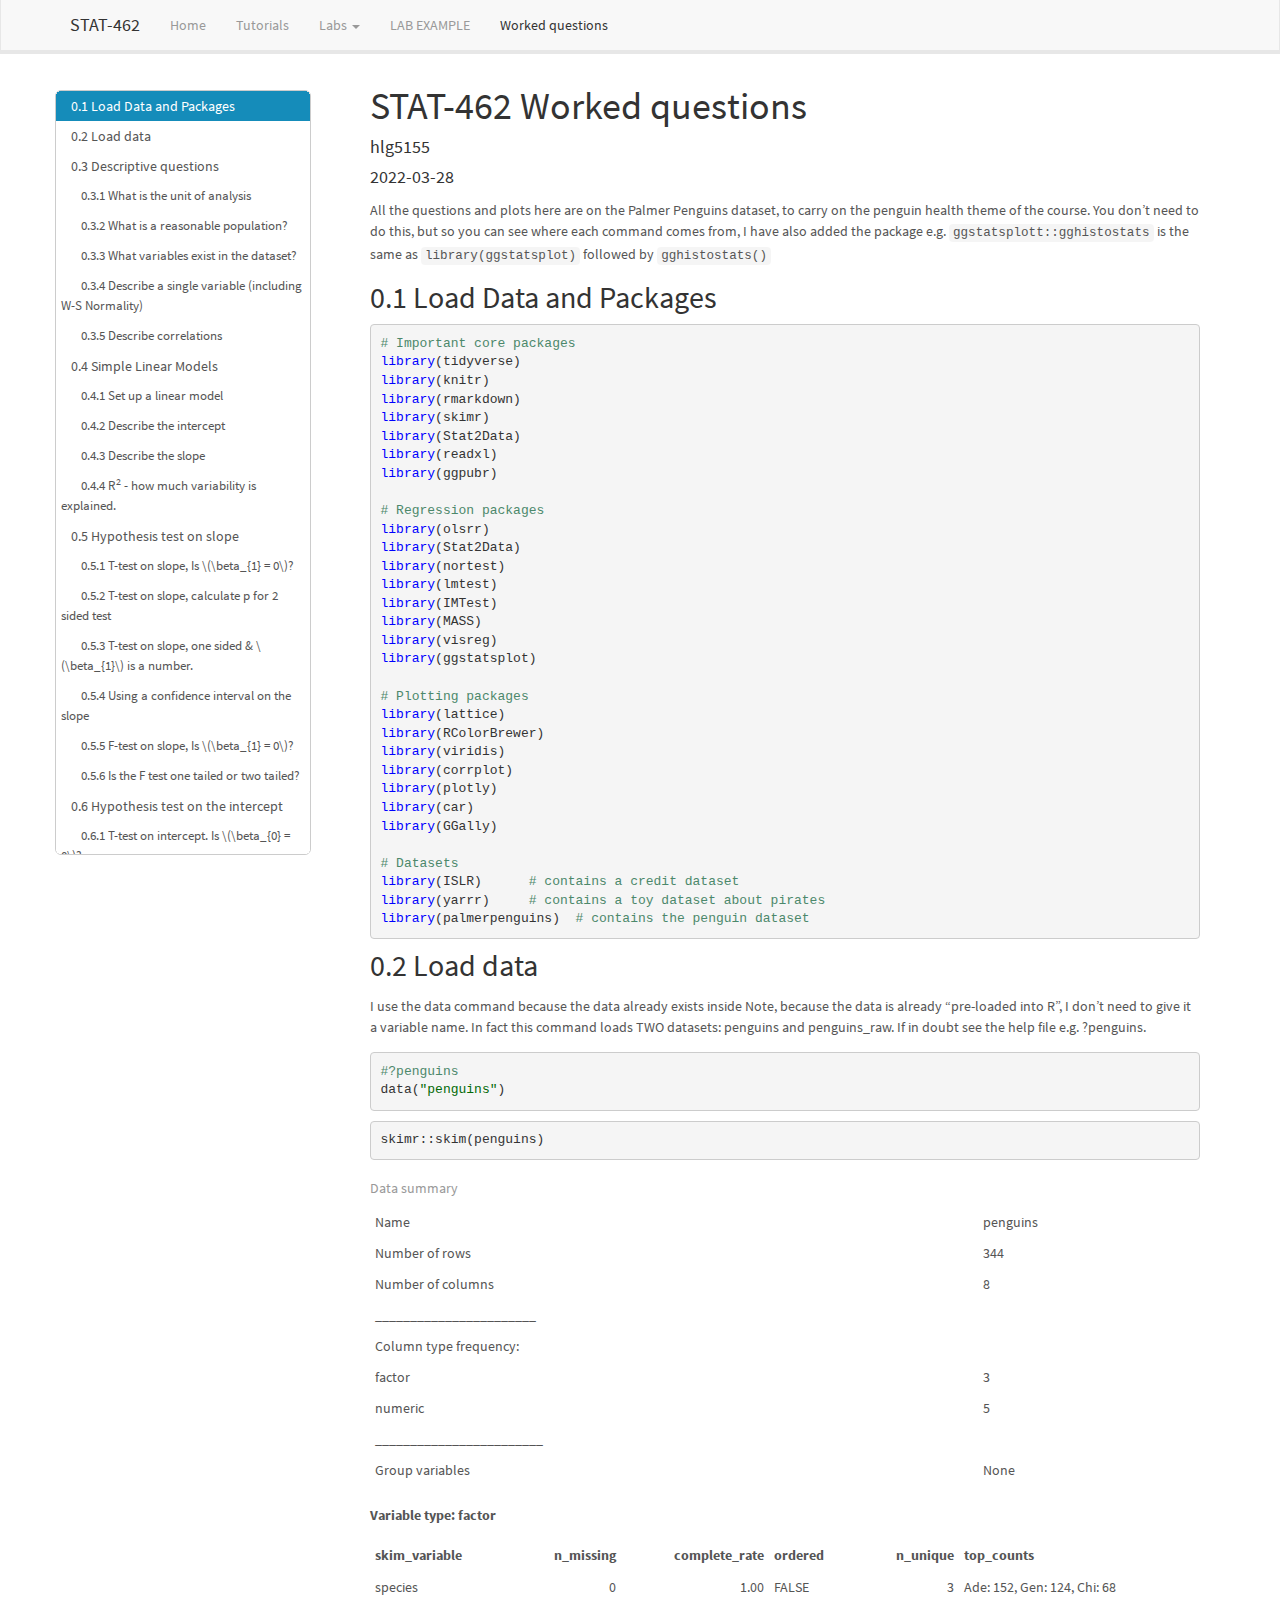
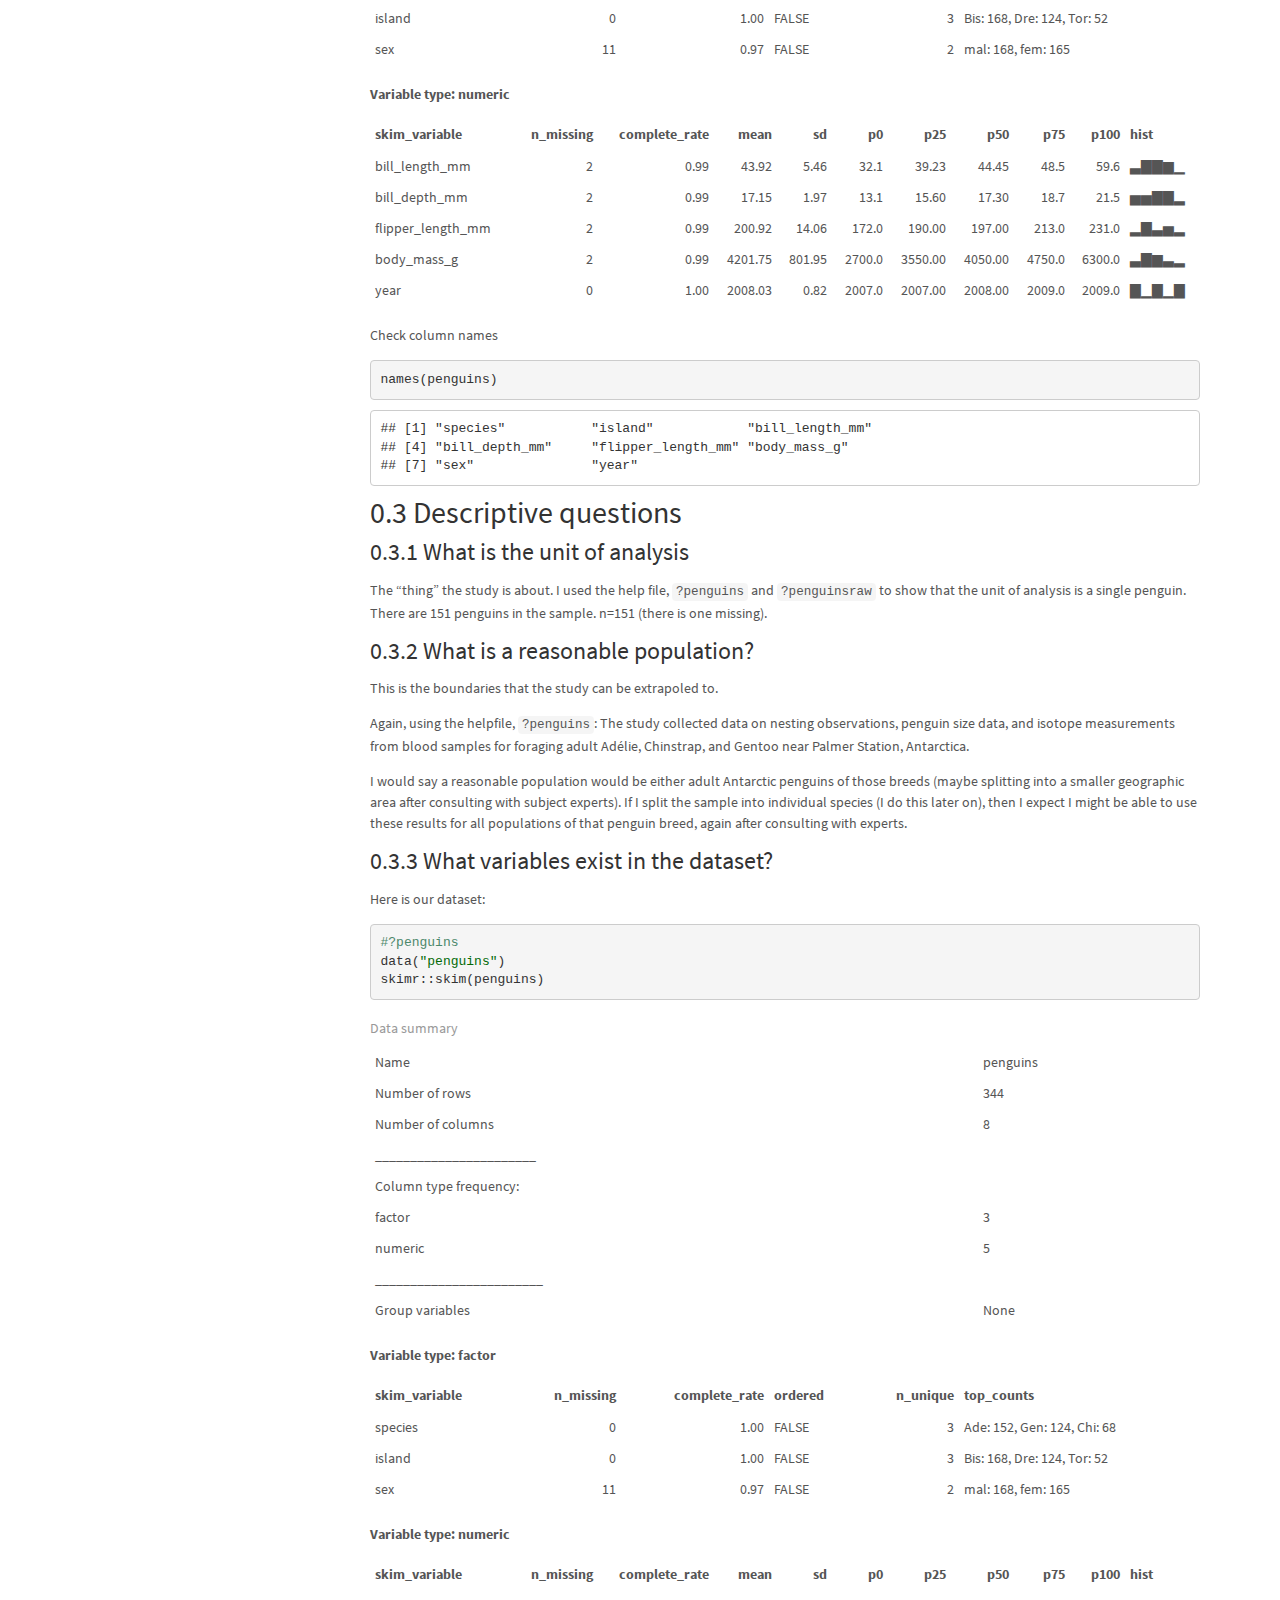
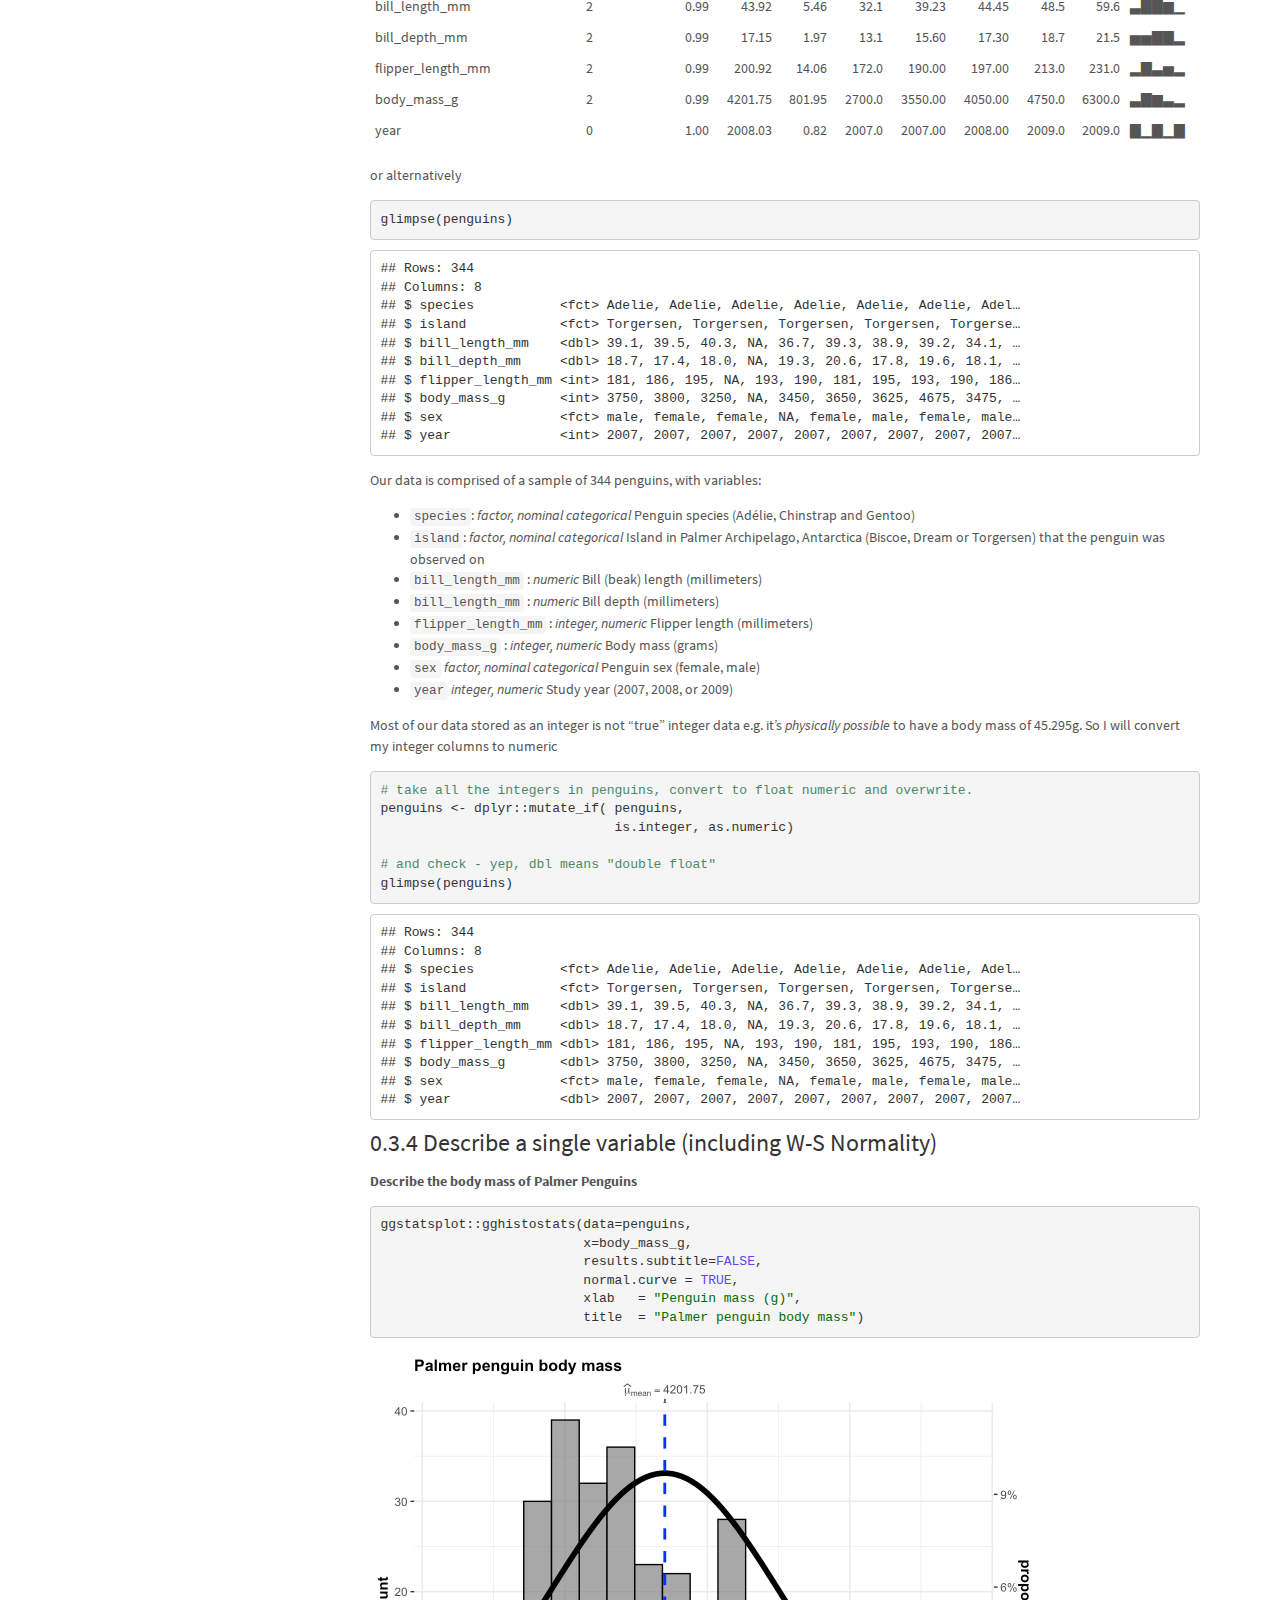
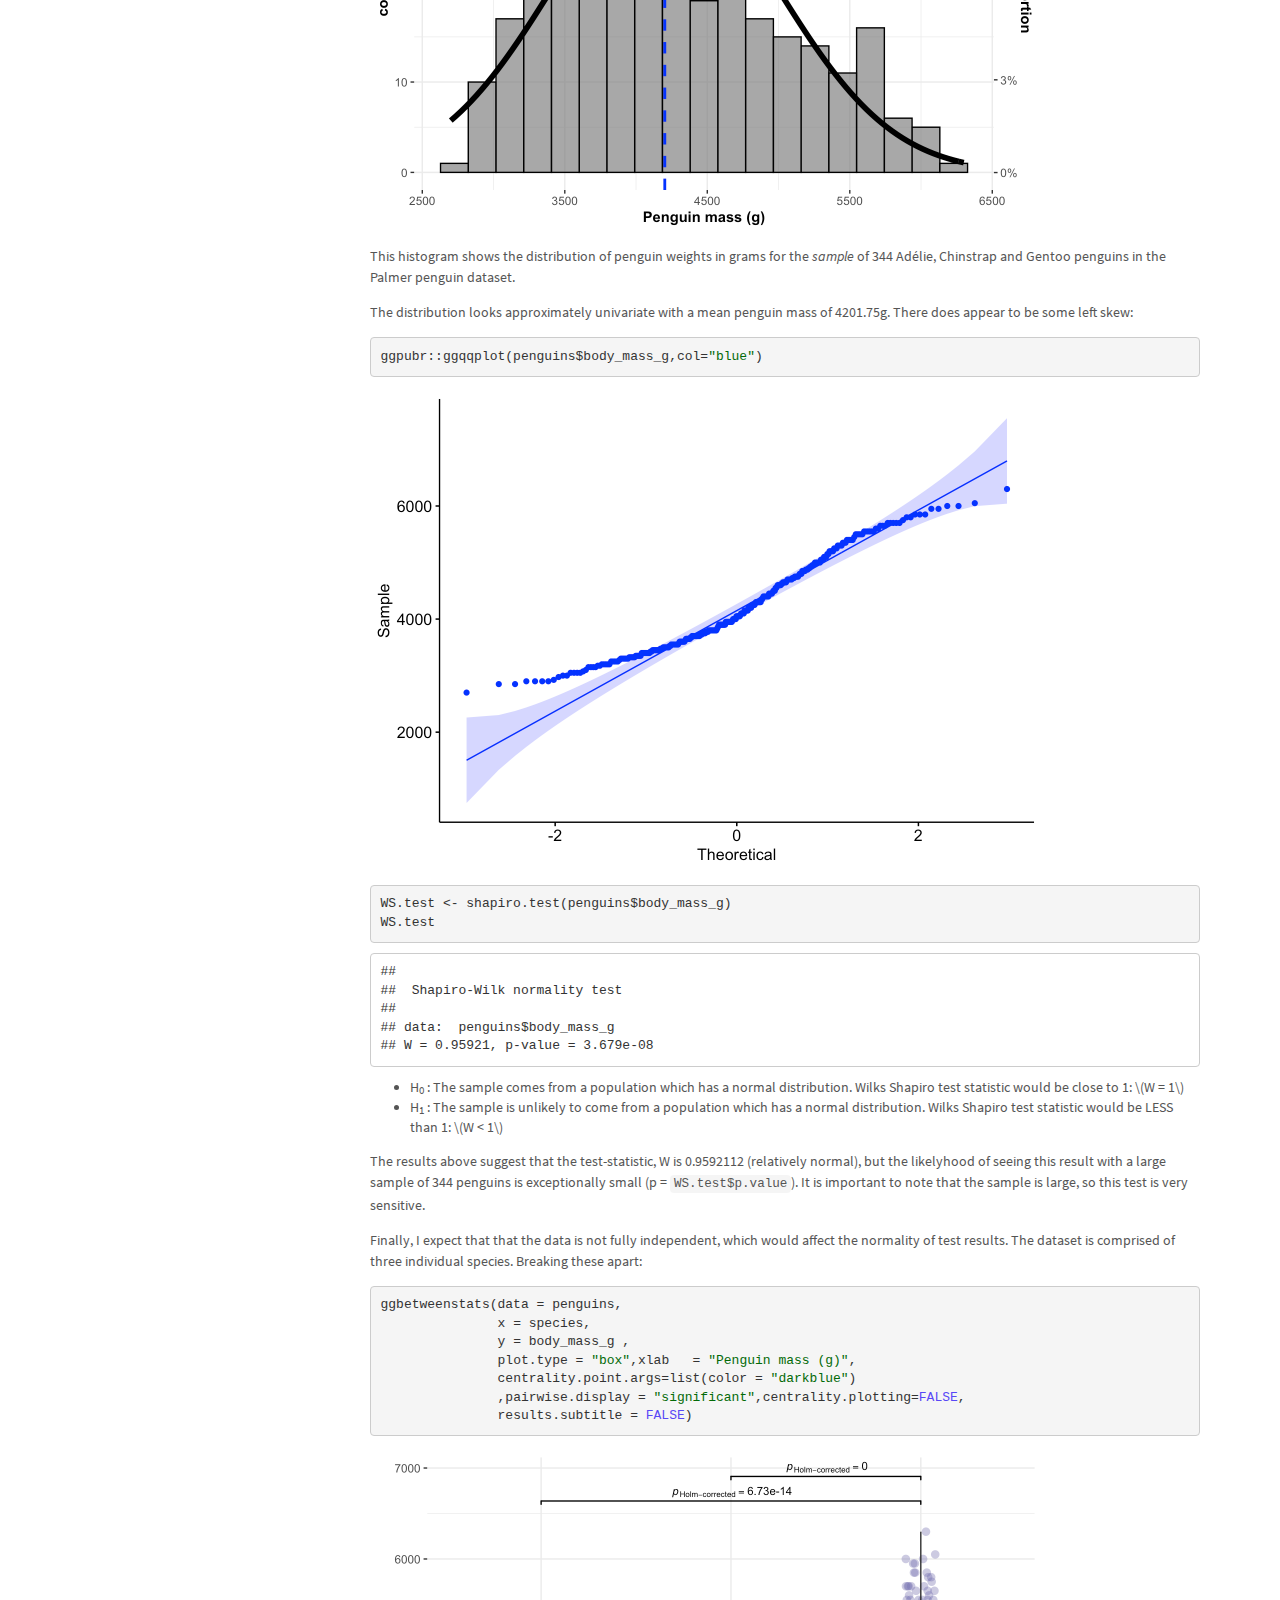
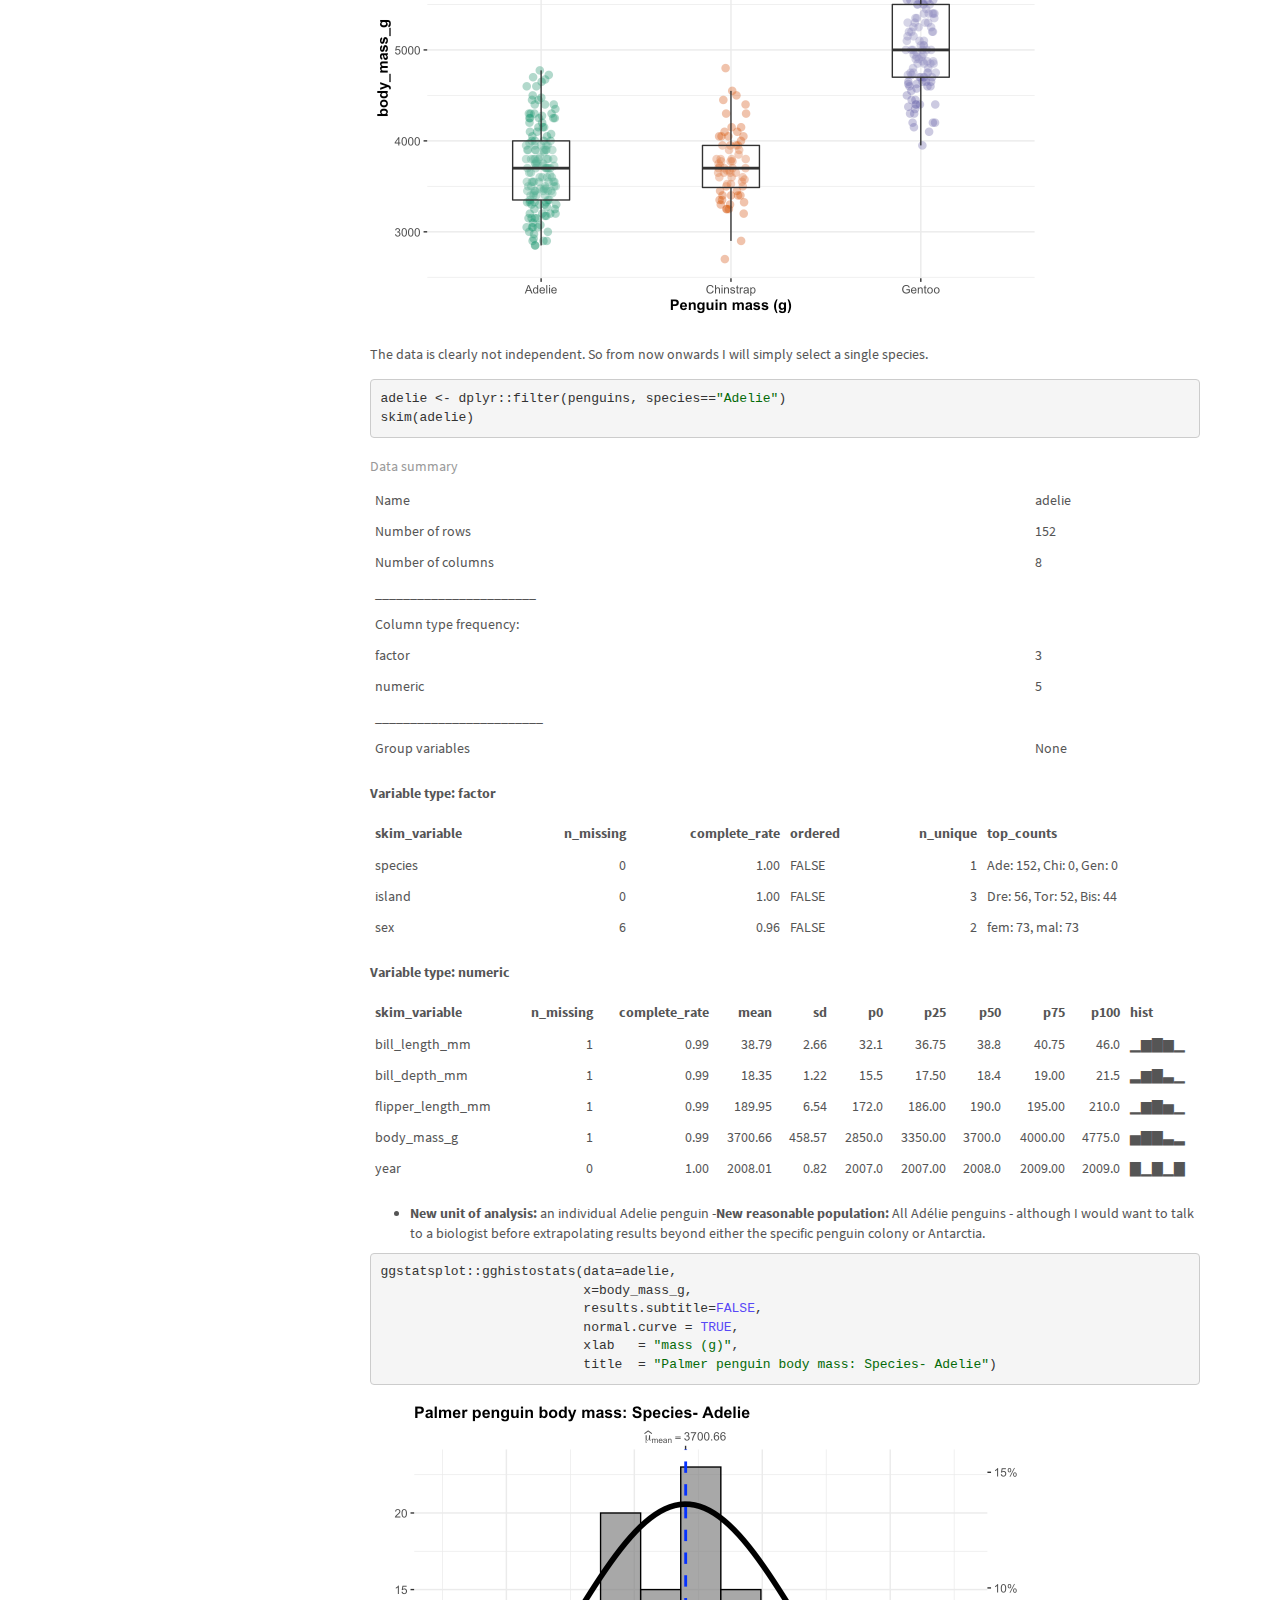
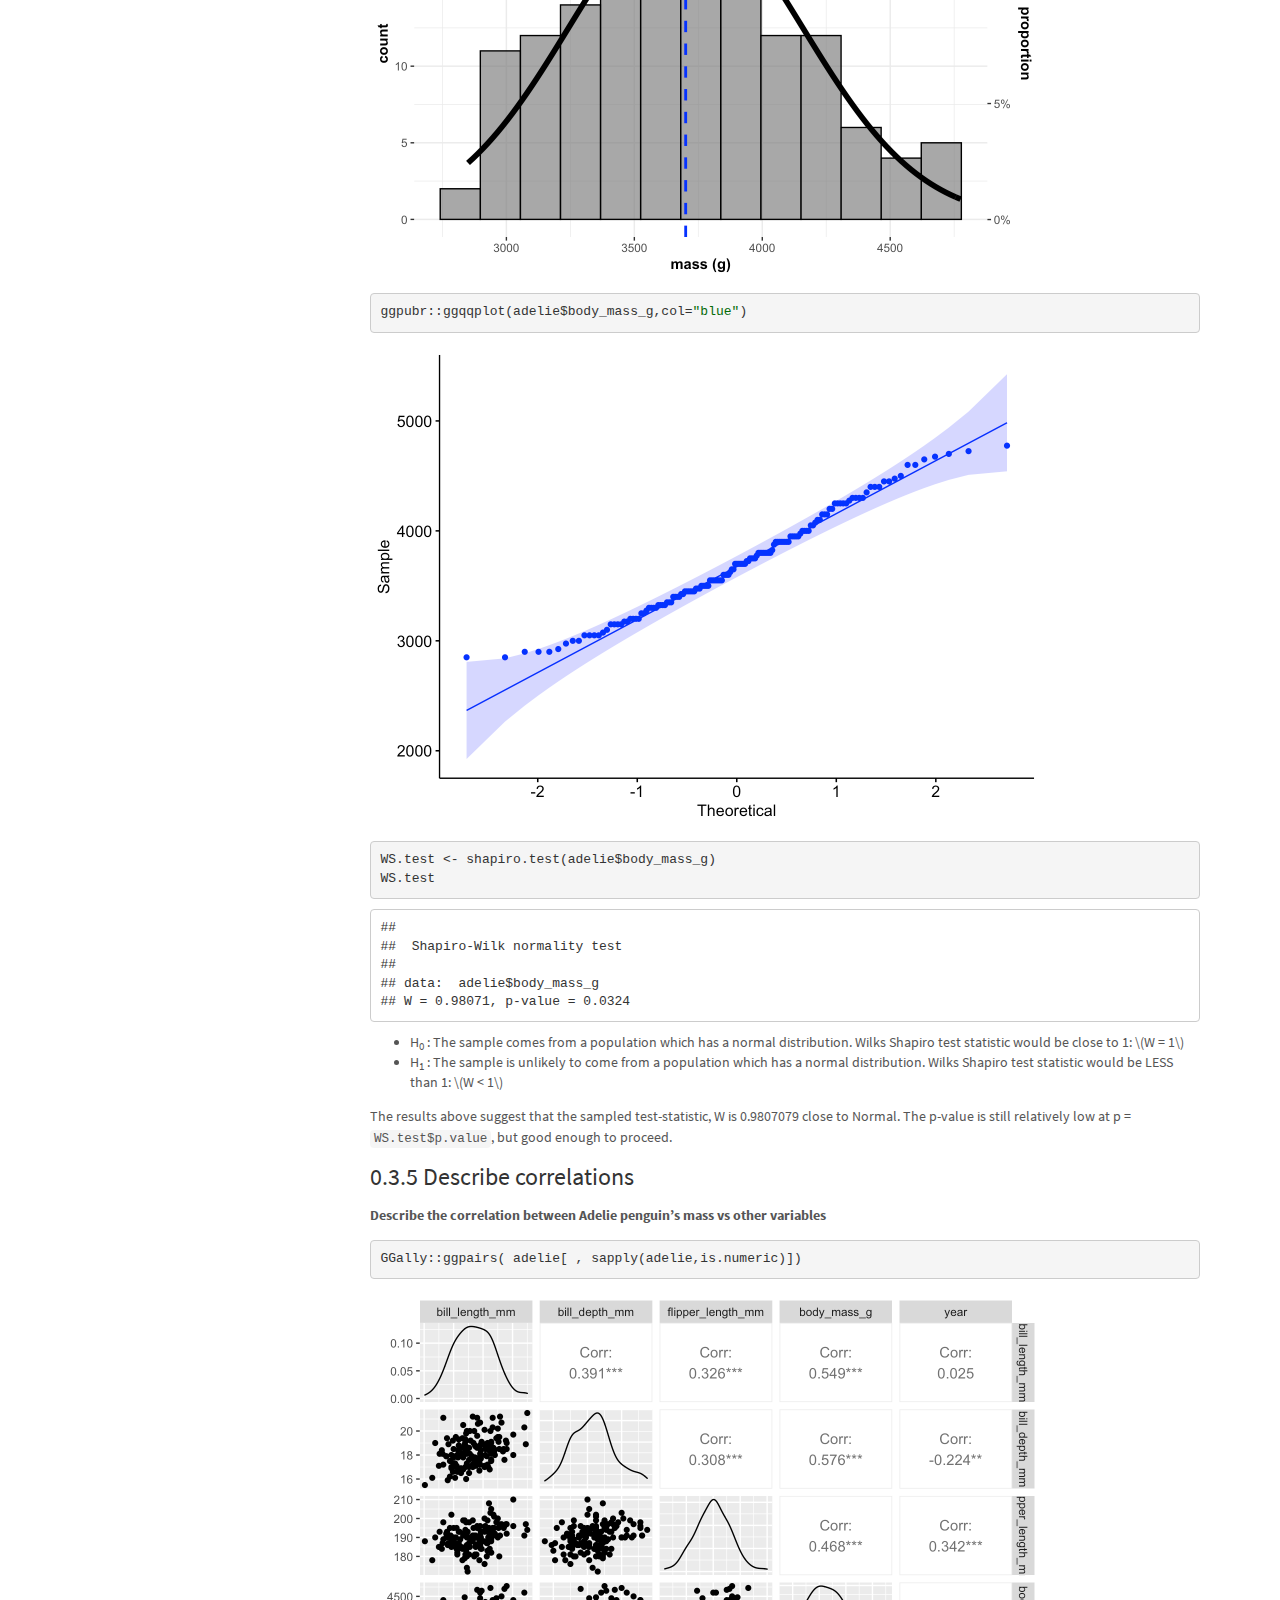
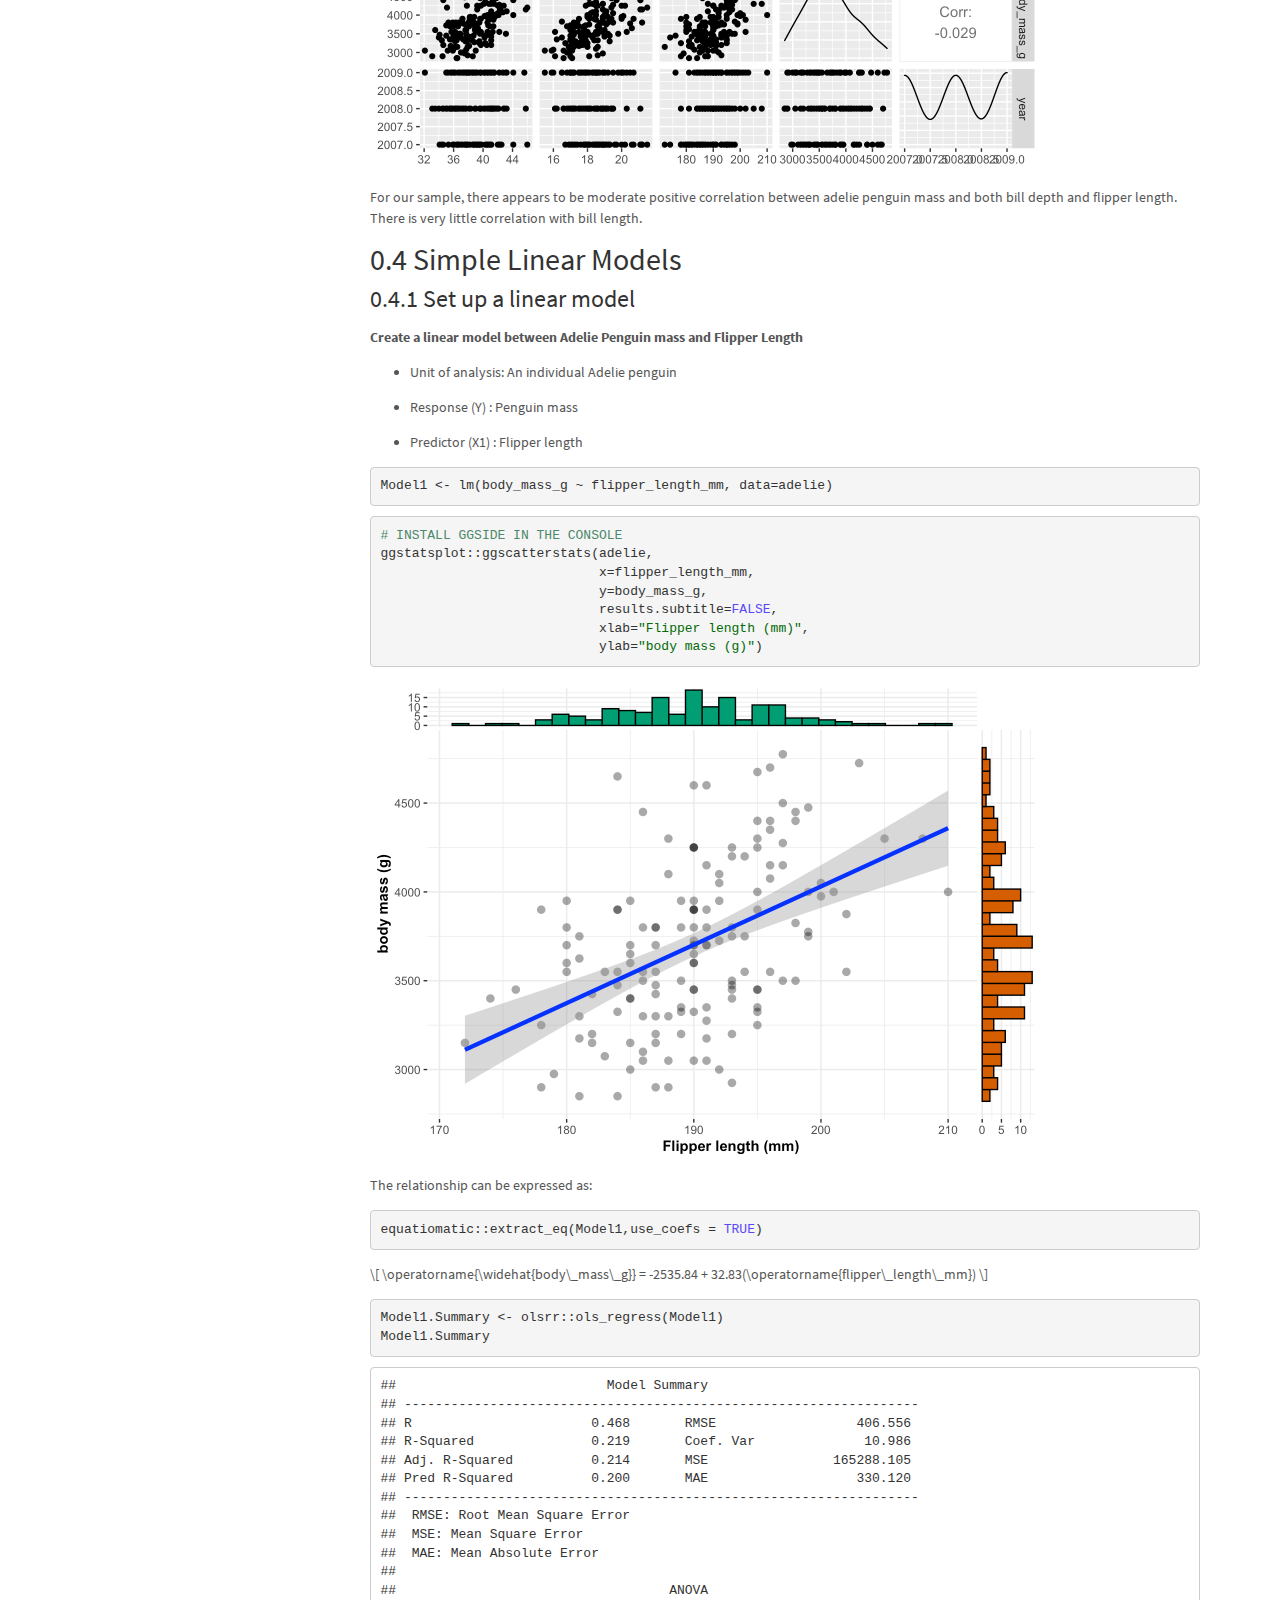
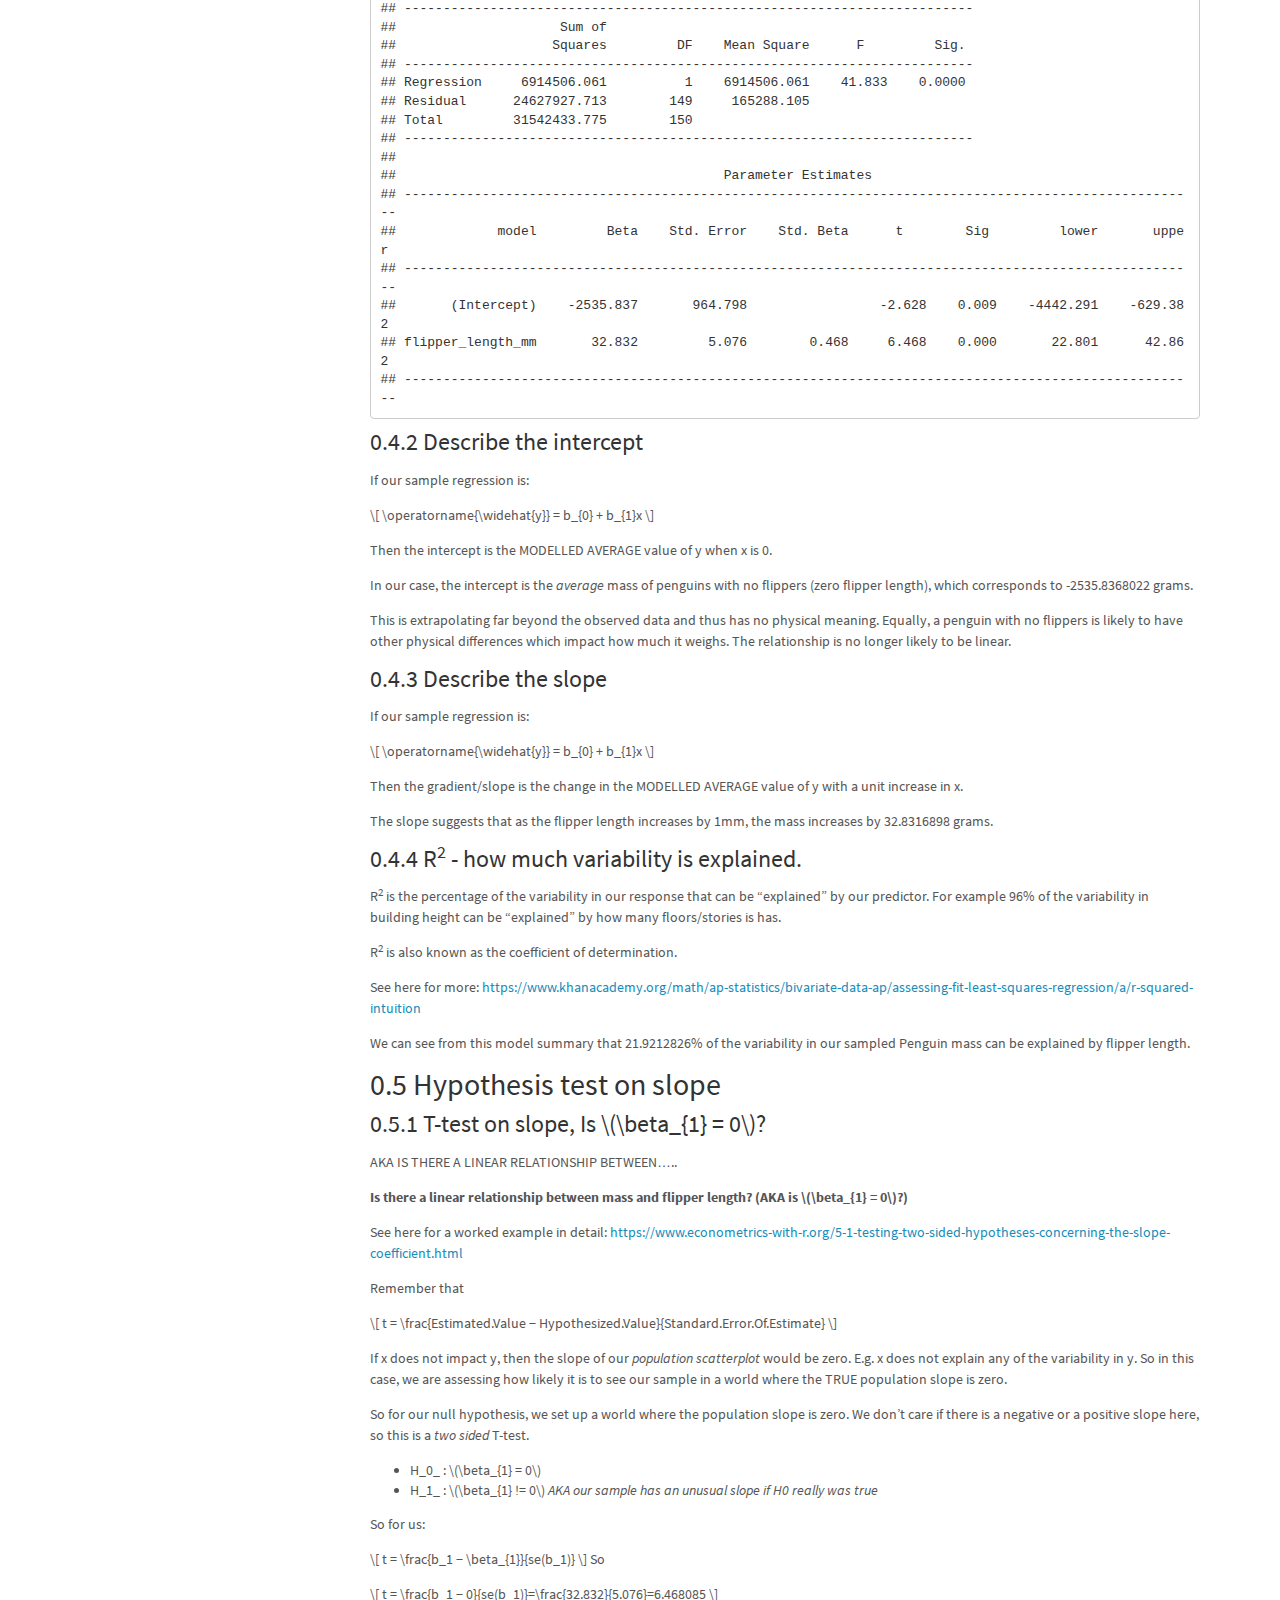
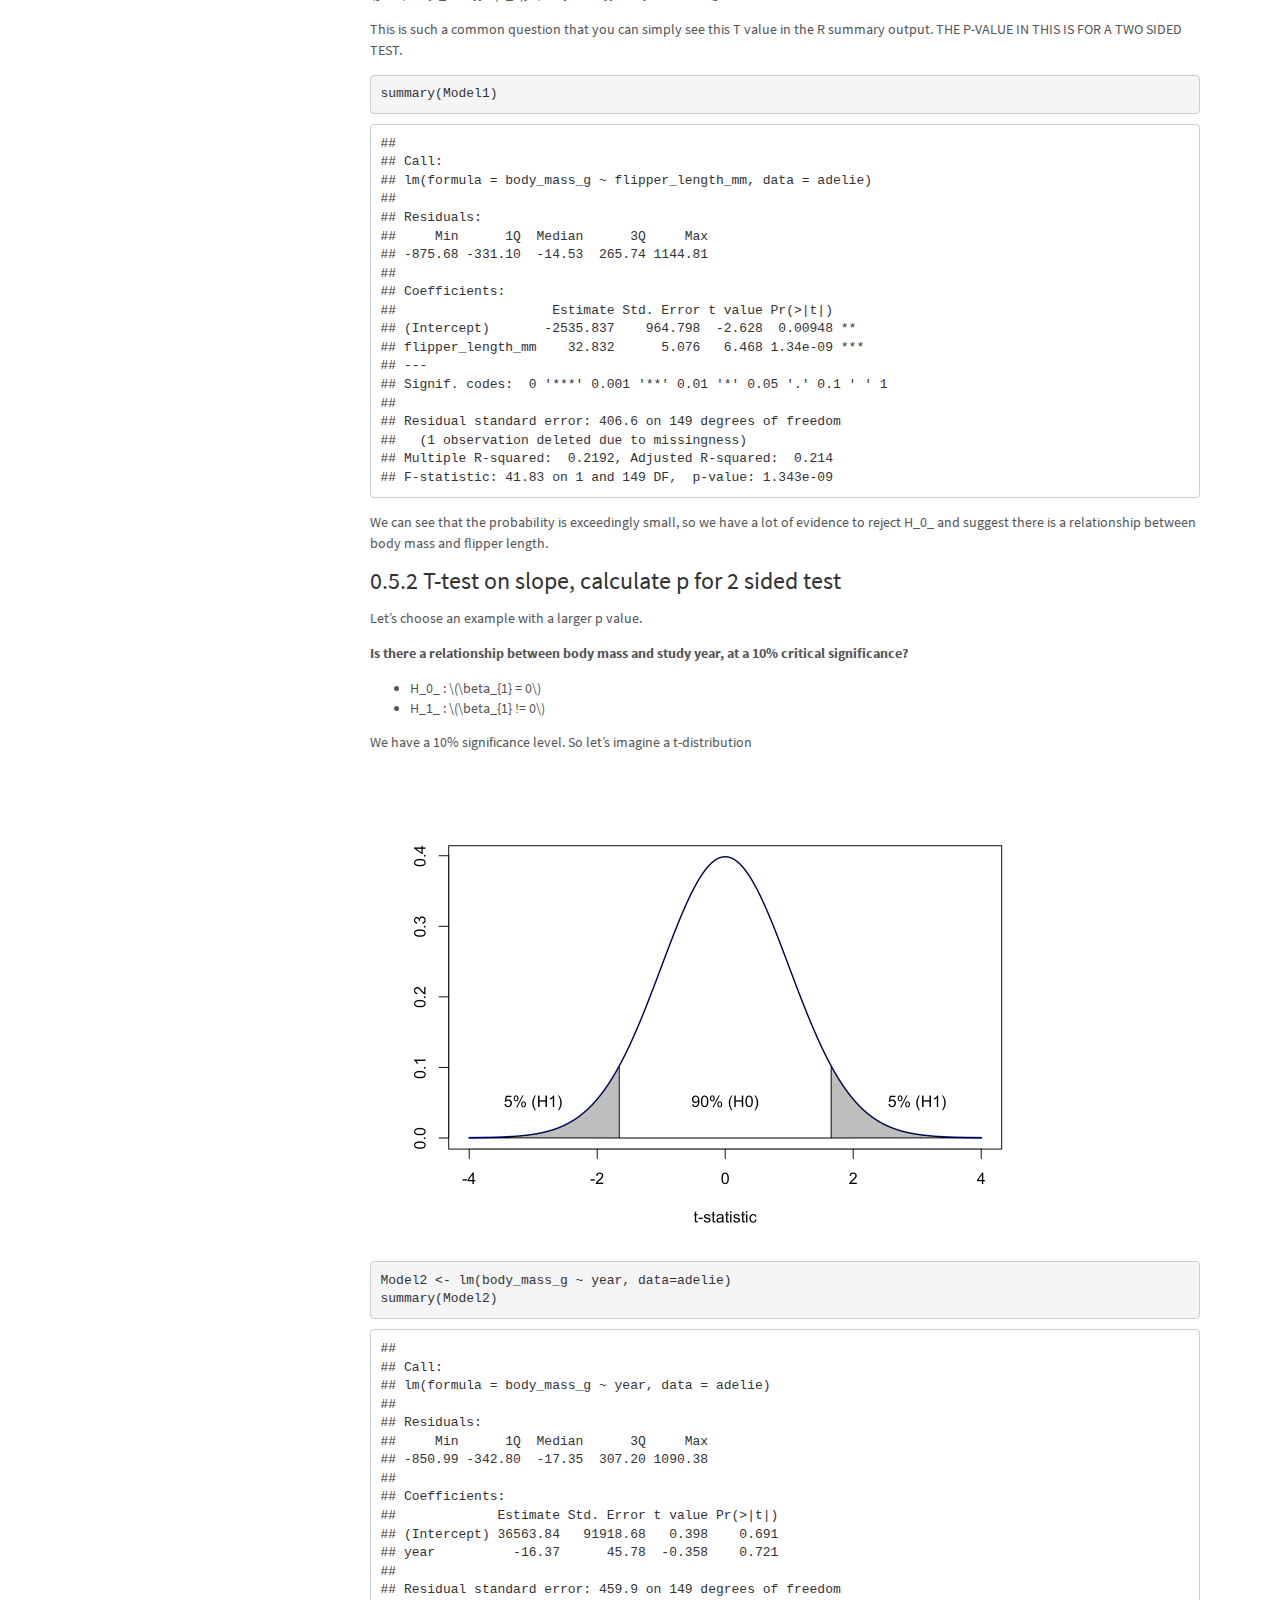
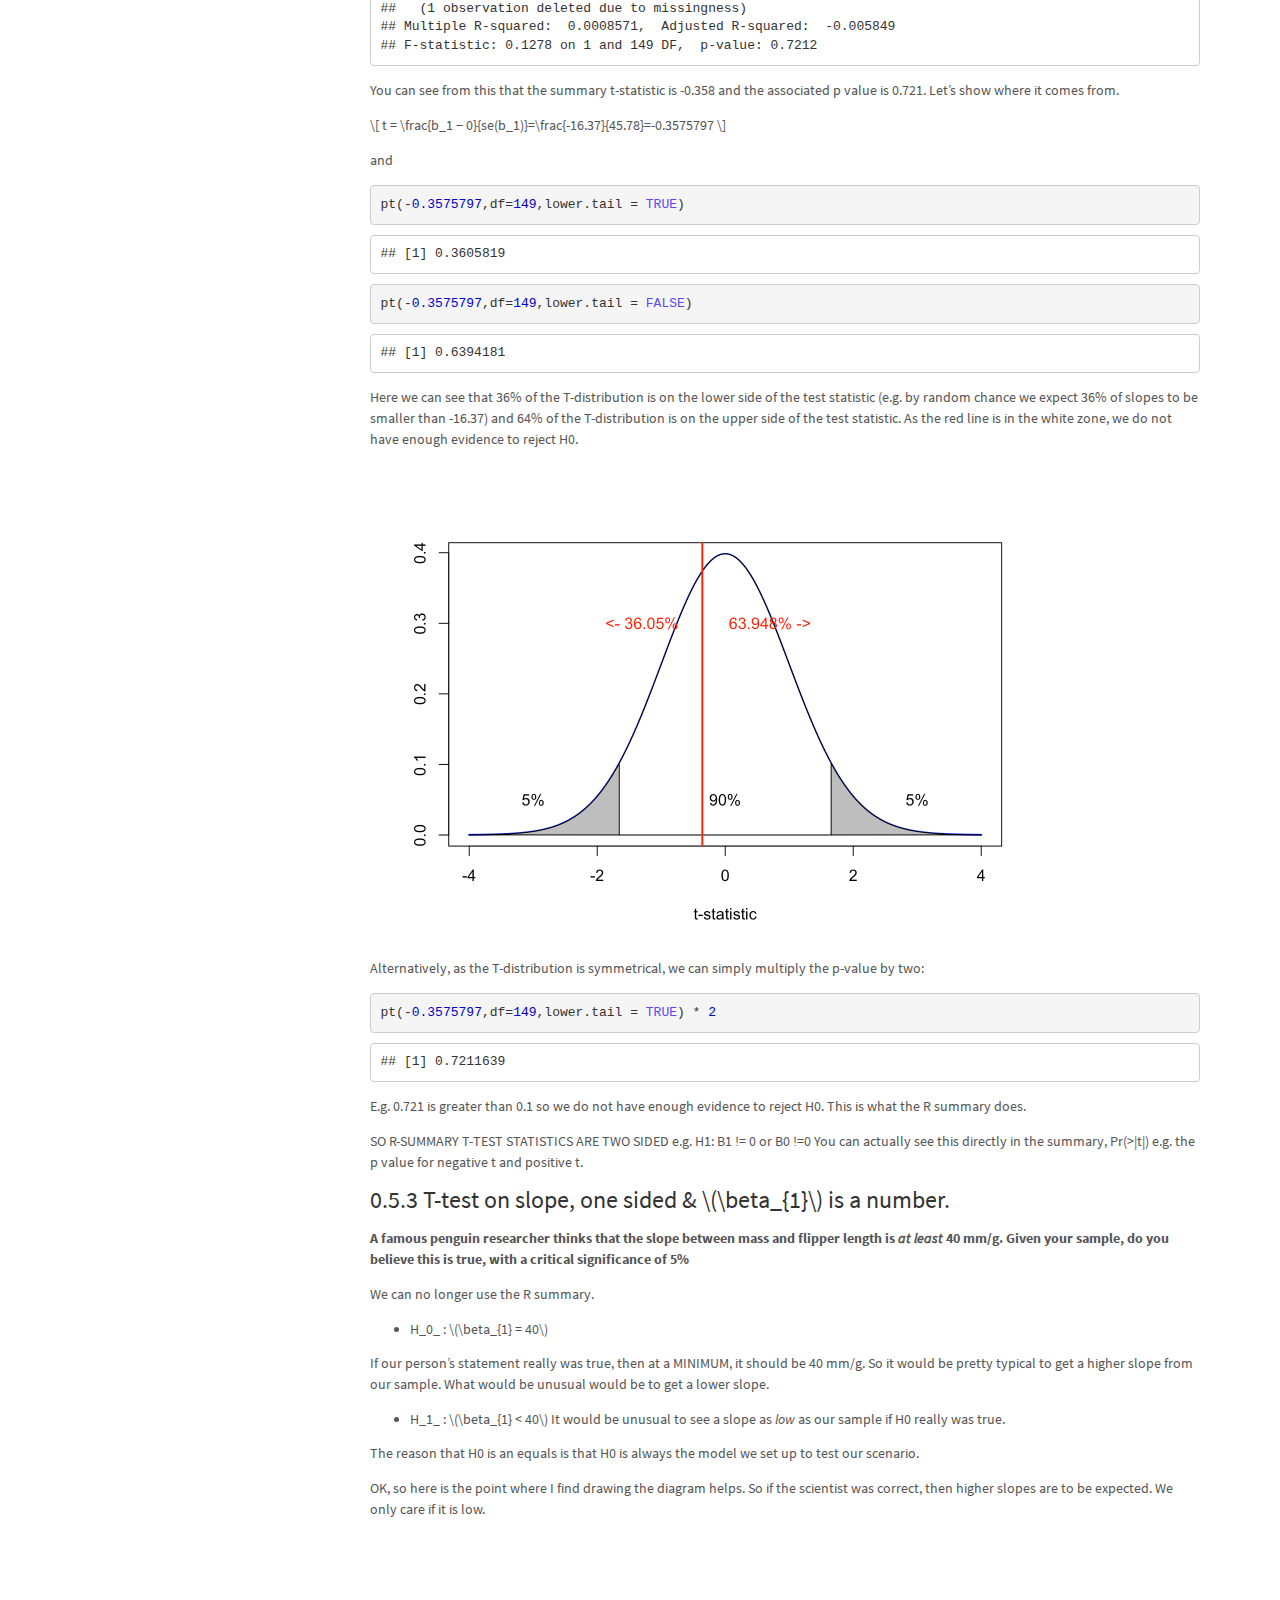
==== STAT462-Worked-questions.html @ 43cb0ecb "worked questions" ====
<!DOCTYPE html>

<html>

<head>

<meta charset="utf-8" />
<meta name="generator" content="pandoc" />
<meta http-equiv="X-UA-Compatible" content="IE=EDGE" />


<meta name="author" content="hlg5155" />

<meta name="date" content="2022-03-28" />

<title>STAT-462 Worked questions</title>

<script src="site_libs/header-attrs-2.11/header-attrs.js"></script>
<script src="site_libs/jquery-3.6.0/jquery-3.6.0.min.js"></script>
<meta name="viewport" content="width=device-width, initial-scale=1" />
<link href="site_libs/bootstrap-3.3.5/css/lumen.min.css" rel="stylesheet" />
<script src="site_libs/bootstrap-3.3.5/js/bootstrap.min.js"></script>
<script src="site_libs/bootstrap-3.3.5/shim/html5shiv.min.js"></script>
<script src="site_libs/bootstrap-3.3.5/shim/respond.min.js"></script>
<style>h1 {font-size: 34px;}
       h1.title {font-size: 38px;}
       h2 {font-size: 30px;}
       h3 {font-size: 24px;}
       h4 {font-size: 18px;}
       h5 {font-size: 16px;}
       h6 {font-size: 12px;}
       code {color: inherit; background-color: rgba(0, 0, 0, 0.04);}
       pre:not([class]) { background-color: white }</style>
<script src="site_libs/jqueryui-1.11.4/jquery-ui.min.js"></script>
<link href="site_libs/tocify-1.9.1/jquery.tocify.css" rel="stylesheet" />
<script src="site_libs/tocify-1.9.1/jquery.tocify.js"></script>
<script src="site_libs/navigation-1.1/tabsets.js"></script>
<link href="site_libs/highlightjs-9.12.0/textmate.css" rel="stylesheet" />
<script src="site_libs/highlightjs-9.12.0/highlight.js"></script>
<link href="site_libs/pagedtable-1.1/css/pagedtable.css" rel="stylesheet" />
<script src="site_libs/pagedtable-1.1/js/pagedtable.js"></script>

<style type="text/css">
  code{white-space: pre-wrap;}
  span.smallcaps{font-variant: small-caps;}
  span.underline{text-decoration: underline;}
  div.column{display: inline-block; vertical-align: top; width: 50%;}
  div.hanging-indent{margin-left: 1.5em; text-indent: -1.5em;}
  ul.task-list{list-style: none;}
    </style>

<style type="text/css">code{white-space: pre;}</style>
<script type="text/javascript">
if (window.hljs) {
  hljs.configure({languages: []});
  hljs.initHighlightingOnLoad();
  if (document.readyState && document.readyState === "complete") {
    window.setTimeout(function() { hljs.initHighlighting(); }, 0);
  }
}
</script>





<link rel="stylesheet" href="styles.css" type="text/css" />



<style type = "text/css">
.main-container {
  max-width: 940px;
  margin-left: auto;
  margin-right: auto;
}
img {
  max-width:100%;
}
.tabbed-pane {
  padding-top: 12px;
}
.html-widget {
  margin-bottom: 20px;
}
button.code-folding-btn:focus {
  outline: none;
}
summary {
  display: list-item;
}
pre code {
  padding: 0;
}
</style>


<style type="text/css">
.dropdown-submenu {
  position: relative;
}
.dropdown-submenu>.dropdown-menu {
  top: 0;
  left: 100%;
  margin-top: -6px;
  margin-left: -1px;
  border-radius: 0 6px 6px 6px;
}
.dropdown-submenu:hover>.dropdown-menu {
  display: block;
}
.dropdown-submenu>a:after {
  display: block;
  content: " ";
  float: right;
  width: 0;
  height: 0;
  border-color: transparent;
  border-style: solid;
  border-width: 5px 0 5px 5px;
  border-left-color: #cccccc;
  margin-top: 5px;
  margin-right: -10px;
}
.dropdown-submenu:hover>a:after {
  border-left-color: #adb5bd;
}
.dropdown-submenu.pull-left {
  float: none;
}
.dropdown-submenu.pull-left>.dropdown-menu {
  left: -100%;
  margin-left: 10px;
  border-radius: 6px 0 6px 6px;
}
</style>

<script type="text/javascript">
// manage active state of menu based on current page
$(document).ready(function () {
  // active menu anchor
  href = window.location.pathname
  href = href.substr(href.lastIndexOf('/') + 1)
  if (href === "")
    href = "index.html";
  var menuAnchor = $('a[href="' + href + '"]');

  // mark it active
  menuAnchor.tab('show');

  // if it's got a parent navbar menu mark it active as well
  menuAnchor.closest('li.dropdown').addClass('active');

  // Navbar adjustments
  var navHeight = $(".navbar").first().height() + 15;
  var style = document.createElement('style');
  var pt = "padding-top: " + navHeight + "px; ";
  var mt = "margin-top: -" + navHeight + "px; ";
  var css = "";
  // offset scroll position for anchor links (for fixed navbar)
  for (var i = 1; i <= 6; i++) {
    css += ".section h" + i + "{ " + pt + mt + "}\n";
  }
  style.innerHTML = "body {" + pt + "padding-bottom: 40px; }\n" + css;
  document.head.appendChild(style);
});
</script>

<!-- tabsets -->

<style type="text/css">
.tabset-dropdown > .nav-tabs {
  display: inline-table;
  max-height: 500px;
  min-height: 44px;
  overflow-y: auto;
  border: 1px solid #ddd;
  border-radius: 4px;
}

.tabset-dropdown > .nav-tabs > li.active:before {
  content: "";
  font-family: 'Glyphicons Halflings';
  display: inline-block;
  padding: 10px;
  border-right: 1px solid #ddd;
}

.tabset-dropdown > .nav-tabs.nav-tabs-open > li.active:before {
  content: "&#xe258;";
  border: none;
}

.tabset-dropdown > .nav-tabs.nav-tabs-open:before {
  content: "";
  font-family: 'Glyphicons Halflings';
  display: inline-block;
  padding: 10px;
  border-right: 1px solid #ddd;
}

.tabset-dropdown > .nav-tabs > li.active {
  display: block;
}

.tabset-dropdown > .nav-tabs > li > a,
.tabset-dropdown > .nav-tabs > li > a:focus,
.tabset-dropdown > .nav-tabs > li > a:hover {
  border: none;
  display: inline-block;
  border-radius: 4px;
  background-color: transparent;
}

.tabset-dropdown > .nav-tabs.nav-tabs-open > li {
  display: block;
  float: none;
}

.tabset-dropdown > .nav-tabs > li {
  display: none;
}
</style>

<!-- code folding -->



<style type="text/css">

#TOC {
  margin: 25px 0px 20px 0px;
}
@media (max-width: 768px) {
#TOC {
  position: relative;
  width: 100%;
}
}

@media print {
.toc-content {
  /* see https://github.com/w3c/csswg-drafts/issues/4434 */
  float: right;
}
}

.toc-content {
  padding-left: 30px;
  padding-right: 40px;
}

div.main-container {
  max-width: 1200px;
}

div.tocify {
  width: 20%;
  max-width: 260px;
  max-height: 85%;
}

@media (min-width: 768px) and (max-width: 991px) {
  div.tocify {
    width: 25%;
  }
}

@media (max-width: 767px) {
  div.tocify {
    width: 100%;
    max-width: none;
  }
}

.tocify ul, .tocify li {
  line-height: 20px;
}

.tocify-subheader .tocify-item {
  font-size: 0.90em;
}

.tocify .list-group-item {
  border-radius: 0px;
}

.tocify-subheader {
  display: inline;
}
.tocify-subheader .tocify-item {
  font-size: 0.95em;
}

</style>



</head>

<body>


<div class="container-fluid main-container">


<!-- setup 3col/9col grid for toc_float and main content  -->
<div class="row">
<div class="col-xs-12 col-sm-4 col-md-3">
<div id="TOC" class="tocify">
</div>
</div>

<div class="toc-content col-xs-12 col-sm-8 col-md-9">




<div class="navbar navbar-default  navbar-fixed-top" role="navigation">
  <div class="container">
    <div class="navbar-header">
      <button type="button" class="navbar-toggle collapsed" data-toggle="collapse" data-target="#navbar">
        <span class="icon-bar"></span>
        <span class="icon-bar"></span>
        <span class="icon-bar"></span>
      </button>
      <a class="navbar-brand" href="index.html">STAT-462</a>
    </div>
    <div id="navbar" class="navbar-collapse collapse">
      <ul class="nav navbar-nav">
        <li>
  <a href="index.html">Home</a>
</li>
<li>
  <a href="T1_R_Basics.html">Tutorials</a>
</li>
<li class="dropdown">
  <a href="#" class="dropdown-toggle" data-toggle="dropdown" role="button" aria-expanded="false">
    Labs
     
    <span class="caret"></span>
  </a>
  <ul class="dropdown-menu" role="menu">
    <li>
      <a href="STAT462_22_L1Basics.html">Lab 1: R-Basics</a>
    </li>
    <li>
      <a href="STAT462_Lab2.html">Lab 2: Exploratory Data Analysis (EDA)</a>
    </li>
    <li>
      <a href="STAT462_Lab3.html">Lab 3: Scatterplots</a>
    </li>
    <li>
      <a href="STAT462_Lab4.html">Lab 4: Regression Code showcase</a>
    </li>
    <li>
      <a href="STAT462_Lab5.html">Lab 5: LINE Assumptions</a>
    </li>
    <li>
      <a href="STAT462_Lab6.html">Lab 6: Outliers &amp; Transformations</a>
    </li>
  </ul>
</li>
<li>
  <a href="STAT462_LabEXAMPLE.html">LAB EXAMPLE</a>
</li>
<li>
  <a href="STAT462-Worked-questions.html">Worked questions</a>
</li>
      </ul>
      <ul class="nav navbar-nav navbar-right">
        
      </ul>
    </div><!--/.nav-collapse -->
  </div><!--/.container -->
</div><!--/.navbar -->

<div id="header">



<h1 class="title toc-ignore">STAT-462 Worked questions</h1>
<h4 class="author">hlg5155</h4>
<h4 class="date">2022-03-28</h4>

</div>


<p>All the questions and plots here are on the Palmer Penguins dataset, to carry on the penguin health theme of the course. You don’t need to do this, but so you can see where each command comes from, I have also added the package e.g. <code>ggstatsplott::gghistostats</code> is the same as <code>library(ggstatsplot)</code> followed by <code>gghistostats()</code></p>
<div id="load-data-and-packages" class="section level2" number="0.1">
<h2><span class="header-section-number">0.1</span> Load Data and Packages</h2>
<pre class="r"><code># Important core packages
library(tidyverse) 
library(knitr)     
library(rmarkdown) 
library(skimr)     
library(Stat2Data) 
library(readxl)
library(ggpubr)    

# Regression packages
library(olsrr)     
library(Stat2Data) 
library(nortest)   
library(lmtest)    
library(IMTest)     
library(MASS)      
library(visreg)
library(ggstatsplot)

# Plotting packages
library(lattice)   
library(RColorBrewer) 
library(viridis) 
library(corrplot)  
library(plotly)
library(car)      
library(GGally)

# Datasets
library(ISLR)      # contains a credit dataset
library(yarrr)     # contains a toy dataset about pirates
library(palmerpenguins)  # contains the penguin dataset</code></pre>
</div>
<div id="load-data" class="section level2" number="0.2">
<h2><span class="header-section-number">0.2</span> Load data</h2>
<p>I use the data command because the data already exists inside Note, because the data is already “pre-loaded into R”, I don’t need to give it a variable name. In fact this command loads TWO datasets: penguins and penguins_raw. If in doubt see the help file e.g. ?penguins.</p>
<pre class="r"><code>#?penguins
data(&quot;penguins&quot;)</code></pre>
<pre class="r"><code>skimr::skim(penguins)</code></pre>
<table>
<caption>Data summary</caption>
<tbody>
<tr class="odd">
<td align="left">Name</td>
<td align="left">penguins</td>
</tr>
<tr class="even">
<td align="left">Number of rows</td>
<td align="left">344</td>
</tr>
<tr class="odd">
<td align="left">Number of columns</td>
<td align="left">8</td>
</tr>
<tr class="even">
<td align="left">_______________________</td>
<td align="left"></td>
</tr>
<tr class="odd">
<td align="left">Column type frequency:</td>
<td align="left"></td>
</tr>
<tr class="even">
<td align="left">factor</td>
<td align="left">3</td>
</tr>
<tr class="odd">
<td align="left">numeric</td>
<td align="left">5</td>
</tr>
<tr class="even">
<td align="left">________________________</td>
<td align="left"></td>
</tr>
<tr class="odd">
<td align="left">Group variables</td>
<td align="left">None</td>
</tr>
</tbody>
</table>
<p><strong>Variable type: factor</strong></p>
<table>
<thead>
<tr class="header">
<th align="left">skim_variable</th>
<th align="right">n_missing</th>
<th align="right">complete_rate</th>
<th align="left">ordered</th>
<th align="right">n_unique</th>
<th align="left">top_counts</th>
</tr>
</thead>
<tbody>
<tr class="odd">
<td align="left">species</td>
<td align="right">0</td>
<td align="right">1.00</td>
<td align="left">FALSE</td>
<td align="right">3</td>
<td align="left">Ade: 152, Gen: 124, Chi: 68</td>
</tr>
<tr class="even">
<td align="left">island</td>
<td align="right">0</td>
<td align="right">1.00</td>
<td align="left">FALSE</td>
<td align="right">3</td>
<td align="left">Bis: 168, Dre: 124, Tor: 52</td>
</tr>
<tr class="odd">
<td align="left">sex</td>
<td align="right">11</td>
<td align="right">0.97</td>
<td align="left">FALSE</td>
<td align="right">2</td>
<td align="left">mal: 168, fem: 165</td>
</tr>
</tbody>
</table>
<p><strong>Variable type: numeric</strong></p>
<table>
<thead>
<tr class="header">
<th align="left">skim_variable</th>
<th align="right">n_missing</th>
<th align="right">complete_rate</th>
<th align="right">mean</th>
<th align="right">sd</th>
<th align="right">p0</th>
<th align="right">p25</th>
<th align="right">p50</th>
<th align="right">p75</th>
<th align="right">p100</th>
<th align="left">hist</th>
</tr>
</thead>
<tbody>
<tr class="odd">
<td align="left">bill_length_mm</td>
<td align="right">2</td>
<td align="right">0.99</td>
<td align="right">43.92</td>
<td align="right">5.46</td>
<td align="right">32.1</td>
<td align="right">39.23</td>
<td align="right">44.45</td>
<td align="right">48.5</td>
<td align="right">59.6</td>
<td align="left">▃▇▇▆▁</td>
</tr>
<tr class="even">
<td align="left">bill_depth_mm</td>
<td align="right">2</td>
<td align="right">0.99</td>
<td align="right">17.15</td>
<td align="right">1.97</td>
<td align="right">13.1</td>
<td align="right">15.60</td>
<td align="right">17.30</td>
<td align="right">18.7</td>
<td align="right">21.5</td>
<td align="left">▅▅▇▇▂</td>
</tr>
<tr class="odd">
<td align="left">flipper_length_mm</td>
<td align="right">2</td>
<td align="right">0.99</td>
<td align="right">200.92</td>
<td align="right">14.06</td>
<td align="right">172.0</td>
<td align="right">190.00</td>
<td align="right">197.00</td>
<td align="right">213.0</td>
<td align="right">231.0</td>
<td align="left">▂▇▃▅▂</td>
</tr>
<tr class="even">
<td align="left">body_mass_g</td>
<td align="right">2</td>
<td align="right">0.99</td>
<td align="right">4201.75</td>
<td align="right">801.95</td>
<td align="right">2700.0</td>
<td align="right">3550.00</td>
<td align="right">4050.00</td>
<td align="right">4750.0</td>
<td align="right">6300.0</td>
<td align="left">▃▇▆▃▂</td>
</tr>
<tr class="odd">
<td align="left">year</td>
<td align="right">0</td>
<td align="right">1.00</td>
<td align="right">2008.03</td>
<td align="right">0.82</td>
<td align="right">2007.0</td>
<td align="right">2007.00</td>
<td align="right">2008.00</td>
<td align="right">2009.0</td>
<td align="right">2009.0</td>
<td align="left">▇▁▇▁▇</td>
</tr>
</tbody>
</table>
<p>Check column names</p>
<pre class="r"><code>names(penguins)</code></pre>
<pre><code>## [1] &quot;species&quot;           &quot;island&quot;            &quot;bill_length_mm&quot;   
## [4] &quot;bill_depth_mm&quot;     &quot;flipper_length_mm&quot; &quot;body_mass_g&quot;      
## [7] &quot;sex&quot;               &quot;year&quot;</code></pre>
</div>
<div id="descriptive-questions" class="section level2" number="0.3">
<h2><span class="header-section-number">0.3</span> Descriptive questions</h2>
<div id="what-is-the-unit-of-analysis" class="section level3" number="0.3.1">
<h3><span class="header-section-number">0.3.1</span> What is the unit of analysis</h3>
<p>The “thing” the study is about. I used the help file, <code>?penguins</code> and <code>?penguinsraw</code> to show that the unit of analysis is a single penguin. There are 151 penguins in the sample. n=151 (there is one missing).</p>
</div>
<div id="what-is-a-reasonable-population" class="section level3" number="0.3.2">
<h3><span class="header-section-number">0.3.2</span> What is a reasonable population?</h3>
<p>This is the boundaries that the study can be extrapoled to.</p>
<p>Again, using the helpfile, <code>?penguins</code>: The study collected data on nesting observations, penguin size data, and isotope measurements from blood samples for foraging adult Adélie, Chinstrap, and Gentoo near Palmer Station, Antarctica.</p>
<p>I would say a reasonable population would be either adult Antarctic penguins of those breeds (maybe splitting into a smaller geographic area after consulting with subject experts). If I split the sample into individual species (I do this later on), then I expect I might be able to use these results for all populations of that penguin breed, again after consulting with experts.</p>
</div>
<div id="what-variables-exist-in-the-dataset" class="section level3" number="0.3.3">
<h3><span class="header-section-number">0.3.3</span> What variables exist in the dataset?</h3>
<p>Here is our dataset:</p>
<pre class="r"><code>#?penguins
data(&quot;penguins&quot;)
skimr::skim(penguins)</code></pre>
<table>
<caption>Data summary</caption>
<tbody>
<tr class="odd">
<td align="left">Name</td>
<td align="left">penguins</td>
</tr>
<tr class="even">
<td align="left">Number of rows</td>
<td align="left">344</td>
</tr>
<tr class="odd">
<td align="left">Number of columns</td>
<td align="left">8</td>
</tr>
<tr class="even">
<td align="left">_______________________</td>
<td align="left"></td>
</tr>
<tr class="odd">
<td align="left">Column type frequency:</td>
<td align="left"></td>
</tr>
<tr class="even">
<td align="left">factor</td>
<td align="left">3</td>
</tr>
<tr class="odd">
<td align="left">numeric</td>
<td align="left">5</td>
</tr>
<tr class="even">
<td align="left">________________________</td>
<td align="left"></td>
</tr>
<tr class="odd">
<td align="left">Group variables</td>
<td align="left">None</td>
</tr>
</tbody>
</table>
<p><strong>Variable type: factor</strong></p>
<table>
<thead>
<tr class="header">
<th align="left">skim_variable</th>
<th align="right">n_missing</th>
<th align="right">complete_rate</th>
<th align="left">ordered</th>
<th align="right">n_unique</th>
<th align="left">top_counts</th>
</tr>
</thead>
<tbody>
<tr class="odd">
<td align="left">species</td>
<td align="right">0</td>
<td align="right">1.00</td>
<td align="left">FALSE</td>
<td align="right">3</td>
<td align="left">Ade: 152, Gen: 124, Chi: 68</td>
</tr>
<tr class="even">
<td align="left">island</td>
<td align="right">0</td>
<td align="right">1.00</td>
<td align="left">FALSE</td>
<td align="right">3</td>
<td align="left">Bis: 168, Dre: 124, Tor: 52</td>
</tr>
<tr class="odd">
<td align="left">sex</td>
<td align="right">11</td>
<td align="right">0.97</td>
<td align="left">FALSE</td>
<td align="right">2</td>
<td align="left">mal: 168, fem: 165</td>
</tr>
</tbody>
</table>
<p><strong>Variable type: numeric</strong></p>
<table>
<thead>
<tr class="header">
<th align="left">skim_variable</th>
<th align="right">n_missing</th>
<th align="right">complete_rate</th>
<th align="right">mean</th>
<th align="right">sd</th>
<th align="right">p0</th>
<th align="right">p25</th>
<th align="right">p50</th>
<th align="right">p75</th>
<th align="right">p100</th>
<th align="left">hist</th>
</tr>
</thead>
<tbody>
<tr class="odd">
<td align="left">bill_length_mm</td>
<td align="right">2</td>
<td align="right">0.99</td>
<td align="right">43.92</td>
<td align="right">5.46</td>
<td align="right">32.1</td>
<td align="right">39.23</td>
<td align="right">44.45</td>
<td align="right">48.5</td>
<td align="right">59.6</td>
<td align="left">▃▇▇▆▁</td>
</tr>
<tr class="even">
<td align="left">bill_depth_mm</td>
<td align="right">2</td>
<td align="right">0.99</td>
<td align="right">17.15</td>
<td align="right">1.97</td>
<td align="right">13.1</td>
<td align="right">15.60</td>
<td align="right">17.30</td>
<td align="right">18.7</td>
<td align="right">21.5</td>
<td align="left">▅▅▇▇▂</td>
</tr>
<tr class="odd">
<td align="left">flipper_length_mm</td>
<td align="right">2</td>
<td align="right">0.99</td>
<td align="right">200.92</td>
<td align="right">14.06</td>
<td align="right">172.0</td>
<td align="right">190.00</td>
<td align="right">197.00</td>
<td align="right">213.0</td>
<td align="right">231.0</td>
<td align="left">▂▇▃▅▂</td>
</tr>
<tr class="even">
<td align="left">body_mass_g</td>
<td align="right">2</td>
<td align="right">0.99</td>
<td align="right">4201.75</td>
<td align="right">801.95</td>
<td align="right">2700.0</td>
<td align="right">3550.00</td>
<td align="right">4050.00</td>
<td align="right">4750.0</td>
<td align="right">6300.0</td>
<td align="left">▃▇▆▃▂</td>
</tr>
<tr class="odd">
<td align="left">year</td>
<td align="right">0</td>
<td align="right">1.00</td>
<td align="right">2008.03</td>
<td align="right">0.82</td>
<td align="right">2007.0</td>
<td align="right">2007.00</td>
<td align="right">2008.00</td>
<td align="right">2009.0</td>
<td align="right">2009.0</td>
<td align="left">▇▁▇▁▇</td>
</tr>
</tbody>
</table>
<p>or alternatively</p>
<pre class="r"><code>glimpse(penguins)</code></pre>
<pre><code>## Rows: 344
## Columns: 8
## $ species           &lt;fct&gt; Adelie, Adelie, Adelie, Adelie, Adelie, Adelie, Adel…
## $ island            &lt;fct&gt; Torgersen, Torgersen, Torgersen, Torgersen, Torgerse…
## $ bill_length_mm    &lt;dbl&gt; 39.1, 39.5, 40.3, NA, 36.7, 39.3, 38.9, 39.2, 34.1, …
## $ bill_depth_mm     &lt;dbl&gt; 18.7, 17.4, 18.0, NA, 19.3, 20.6, 17.8, 19.6, 18.1, …
## $ flipper_length_mm &lt;int&gt; 181, 186, 195, NA, 193, 190, 181, 195, 193, 190, 186…
## $ body_mass_g       &lt;int&gt; 3750, 3800, 3250, NA, 3450, 3650, 3625, 4675, 3475, …
## $ sex               &lt;fct&gt; male, female, female, NA, female, male, female, male…
## $ year              &lt;int&gt; 2007, 2007, 2007, 2007, 2007, 2007, 2007, 2007, 2007…</code></pre>
<p>Our data is comprised of a sample of 344 penguins, with variables:</p>
<ul>
<li><code>species</code>: <em>factor, nominal categorical</em> Penguin species (Adélie, Chinstrap and Gentoo)</li>
<li><code>island</code>: <em>factor, nominal categorical</em> Island in Palmer Archipelago, Antarctica (Biscoe, Dream or Torgersen) that the penguin was observed on</li>
<li><code>bill_length_mm</code> : <em>numeric</em> Bill (beak) length (millimeters)</li>
<li><code>bill_length_mm</code> : <em>numeric</em> Bill depth (millimeters)</li>
<li><code>flipper_length_mm</code> : <em>integer, numeric</em> Flipper length (millimeters)</li>
<li><code>body_mass_g</code> : <em>integer, numeric</em> Body mass (grams)</li>
<li><code>sex</code> <em>factor, nominal categorical</em> Penguin sex (female, male)</li>
<li><code>year</code> <em>integer, numeric</em> Study year (2007, 2008, or 2009)</li>
</ul>
<p>Most of our data stored as an integer is not “true” integer data e.g. it’s <em>physically possible</em> to have a body mass of 45.295g. So I will convert my integer columns to numeric</p>
<pre class="r"><code># take all the integers in penguins, convert to float numeric and overwrite.
penguins &lt;- dplyr::mutate_if( penguins, 
                              is.integer, as.numeric)

# and check - yep, dbl means &quot;double float&quot;
glimpse(penguins)</code></pre>
<pre><code>## Rows: 344
## Columns: 8
## $ species           &lt;fct&gt; Adelie, Adelie, Adelie, Adelie, Adelie, Adelie, Adel…
## $ island            &lt;fct&gt; Torgersen, Torgersen, Torgersen, Torgersen, Torgerse…
## $ bill_length_mm    &lt;dbl&gt; 39.1, 39.5, 40.3, NA, 36.7, 39.3, 38.9, 39.2, 34.1, …
## $ bill_depth_mm     &lt;dbl&gt; 18.7, 17.4, 18.0, NA, 19.3, 20.6, 17.8, 19.6, 18.1, …
## $ flipper_length_mm &lt;dbl&gt; 181, 186, 195, NA, 193, 190, 181, 195, 193, 190, 186…
## $ body_mass_g       &lt;dbl&gt; 3750, 3800, 3250, NA, 3450, 3650, 3625, 4675, 3475, …
## $ sex               &lt;fct&gt; male, female, female, NA, female, male, female, male…
## $ year              &lt;dbl&gt; 2007, 2007, 2007, 2007, 2007, 2007, 2007, 2007, 2007…</code></pre>
</div>
<div id="describe-a-single-variable-including-w-s-normality" class="section level3" number="0.3.4">
<h3><span class="header-section-number">0.3.4</span> Describe a single variable (including W-S Normality)</h3>
<p><strong>Describe the body mass of Palmer Penguins</strong></p>
<pre class="r"><code>ggstatsplot::gghistostats(data=penguins, 
                          x=body_mass_g,
                          results.subtitle=FALSE,
                          normal.curve = TRUE,
                          xlab   = &quot;Penguin mass (g)&quot;,
                          title  = &quot;Palmer penguin body mass&quot;)</code></pre>
<p><img src="STAT462-Worked-questions_files/figure-html/unnamed-chunk-8-1.png" width="672" /></p>
<p>This histogram shows the distribution of penguin weights in grams for the <em>sample</em> of 344 Adélie, Chinstrap and Gentoo penguins in the Palmer penguin dataset.</p>
<p>The distribution looks approximately univariate with a mean penguin mass of 4201.75g. There does appear to be some left skew:</p>
<pre class="r"><code>ggpubr::ggqqplot(penguins$body_mass_g,col=&quot;blue&quot;)</code></pre>
<p><img src="STAT462-Worked-questions_files/figure-html/unnamed-chunk-9-1.png" width="672" /></p>
<pre class="r"><code>WS.test &lt;- shapiro.test(penguins$body_mass_g)
WS.test</code></pre>
<pre><code>## 
##  Shapiro-Wilk normality test
## 
## data:  penguins$body_mass_g
## W = 0.95921, p-value = 3.679e-08</code></pre>
<ul>
<li>H<sub>0</sub> : The sample comes from a population which has a normal distribution. Wilks Shapiro test statistic would be close to 1: <span class="math inline">\(W = 1\)</span></li>
<li>H<sub>1</sub> : The sample is unlikely to come from a population which has a normal distribution. Wilks Shapiro test statistic would be LESS than 1: <span class="math inline">\(W &lt; 1\)</span></li>
</ul>
<p>The results above suggest that the test-statistic, W is 0.9592112 (relatively normal), but the likelyhood of seeing this result with a large sample of 344 penguins is exceptionally small (p = <code>WS.test$p.value</code>). It is important to note that the sample is large, so this test is very sensitive.</p>
<p>Finally, I expect that that the data is not fully independent, which would affect the normality of test results. The dataset is comprised of three individual species. Breaking these apart:</p>
<pre class="r"><code>ggbetweenstats(data = penguins,
               x = species,
               y = body_mass_g , 
               plot.type = &quot;box&quot;,xlab   = &quot;Penguin mass (g)&quot;,
               centrality.point.args=list(color = &quot;darkblue&quot;)
               ,pairwise.display = &quot;significant&quot;,centrality.plotting=FALSE,
               results.subtitle = FALSE)</code></pre>
<p><img src="STAT462-Worked-questions_files/figure-html/unnamed-chunk-11-1.png" width="672" /></p>
<p>The data is clearly not independent. So from now onwards I will simply select a single species.</p>
<pre class="r"><code>adelie &lt;- dplyr::filter(penguins, species==&quot;Adelie&quot;)
skim(adelie)</code></pre>
<table>
<caption>Data summary</caption>
<tbody>
<tr class="odd">
<td align="left">Name</td>
<td align="left">adelie</td>
</tr>
<tr class="even">
<td align="left">Number of rows</td>
<td align="left">152</td>
</tr>
<tr class="odd">
<td align="left">Number of columns</td>
<td align="left">8</td>
</tr>
<tr class="even">
<td align="left">_______________________</td>
<td align="left"></td>
</tr>
<tr class="odd">
<td align="left">Column type frequency:</td>
<td align="left"></td>
</tr>
<tr class="even">
<td align="left">factor</td>
<td align="left">3</td>
</tr>
<tr class="odd">
<td align="left">numeric</td>
<td align="left">5</td>
</tr>
<tr class="even">
<td align="left">________________________</td>
<td align="left"></td>
</tr>
<tr class="odd">
<td align="left">Group variables</td>
<td align="left">None</td>
</tr>
</tbody>
</table>
<p><strong>Variable type: factor</strong></p>
<table>
<thead>
<tr class="header">
<th align="left">skim_variable</th>
<th align="right">n_missing</th>
<th align="right">complete_rate</th>
<th align="left">ordered</th>
<th align="right">n_unique</th>
<th align="left">top_counts</th>
</tr>
</thead>
<tbody>
<tr class="odd">
<td align="left">species</td>
<td align="right">0</td>
<td align="right">1.00</td>
<td align="left">FALSE</td>
<td align="right">1</td>
<td align="left">Ade: 152, Chi: 0, Gen: 0</td>
</tr>
<tr class="even">
<td align="left">island</td>
<td align="right">0</td>
<td align="right">1.00</td>
<td align="left">FALSE</td>
<td align="right">3</td>
<td align="left">Dre: 56, Tor: 52, Bis: 44</td>
</tr>
<tr class="odd">
<td align="left">sex</td>
<td align="right">6</td>
<td align="right">0.96</td>
<td align="left">FALSE</td>
<td align="right">2</td>
<td align="left">fem: 73, mal: 73</td>
</tr>
</tbody>
</table>
<p><strong>Variable type: numeric</strong></p>
<table>
<thead>
<tr class="header">
<th align="left">skim_variable</th>
<th align="right">n_missing</th>
<th align="right">complete_rate</th>
<th align="right">mean</th>
<th align="right">sd</th>
<th align="right">p0</th>
<th align="right">p25</th>
<th align="right">p50</th>
<th align="right">p75</th>
<th align="right">p100</th>
<th align="left">hist</th>
</tr>
</thead>
<tbody>
<tr class="odd">
<td align="left">bill_length_mm</td>
<td align="right">1</td>
<td align="right">0.99</td>
<td align="right">38.79</td>
<td align="right">2.66</td>
<td align="right">32.1</td>
<td align="right">36.75</td>
<td align="right">38.8</td>
<td align="right">40.75</td>
<td align="right">46.0</td>
<td align="left">▁▆▇▆▁</td>
</tr>
<tr class="even">
<td align="left">bill_depth_mm</td>
<td align="right">1</td>
<td align="right">0.99</td>
<td align="right">18.35</td>
<td align="right">1.22</td>
<td align="right">15.5</td>
<td align="right">17.50</td>
<td align="right">18.4</td>
<td align="right">19.00</td>
<td align="right">21.5</td>
<td align="left">▂▆▇▃▁</td>
</tr>
<tr class="odd">
<td align="left">flipper_length_mm</td>
<td align="right">1</td>
<td align="right">0.99</td>
<td align="right">189.95</td>
<td align="right">6.54</td>
<td align="right">172.0</td>
<td align="right">186.00</td>
<td align="right">190.0</td>
<td align="right">195.00</td>
<td align="right">210.0</td>
<td align="left">▁▆▇▅▁</td>
</tr>
<tr class="even">
<td align="left">body_mass_g</td>
<td align="right">1</td>
<td align="right">0.99</td>
<td align="right">3700.66</td>
<td align="right">458.57</td>
<td align="right">2850.0</td>
<td align="right">3350.00</td>
<td align="right">3700.0</td>
<td align="right">4000.00</td>
<td align="right">4775.0</td>
<td align="left">▅▇▇▃▂</td>
</tr>
<tr class="odd">
<td align="left">year</td>
<td align="right">0</td>
<td align="right">1.00</td>
<td align="right">2008.01</td>
<td align="right">0.82</td>
<td align="right">2007.0</td>
<td align="right">2007.00</td>
<td align="right">2008.0</td>
<td align="right">2009.00</td>
<td align="right">2009.0</td>
<td align="left">▇▁▇▁▇</td>
</tr>
</tbody>
</table>
<ul>
<li><strong>New unit of analysis:</strong> an individual Adelie penguin -<strong>New reasonable population:</strong> All Adélie penguins - although I would want to talk to a biologist before extrapolating results beyond either the specific penguin colony or Antarctia.</li>
</ul>
<pre class="r"><code>ggstatsplot::gghistostats(data=adelie, 
                          x=body_mass_g,
                          results.subtitle=FALSE,
                          normal.curve = TRUE,
                          xlab   = &quot;mass (g)&quot;,
                          title  = &quot;Palmer penguin body mass: Species- Adelie&quot;)</code></pre>
<p><img src="STAT462-Worked-questions_files/figure-html/unnamed-chunk-13-1.png" width="672" /></p>
<pre class="r"><code>ggpubr::ggqqplot(adelie$body_mass_g,col=&quot;blue&quot;)</code></pre>
<p><img src="STAT462-Worked-questions_files/figure-html/unnamed-chunk-14-1.png" width="672" /></p>
<pre class="r"><code>WS.test &lt;- shapiro.test(adelie$body_mass_g)
WS.test</code></pre>
<pre><code>## 
##  Shapiro-Wilk normality test
## 
## data:  adelie$body_mass_g
## W = 0.98071, p-value = 0.0324</code></pre>
<ul>
<li>H<sub>0</sub> : The sample comes from a population which has a normal distribution. Wilks Shapiro test statistic would be close to 1: <span class="math inline">\(W = 1\)</span></li>
<li>H<sub>1</sub> : The sample is unlikely to come from a population which has a normal distribution. Wilks Shapiro test statistic would be LESS than 1: <span class="math inline">\(W &lt; 1\)</span></li>
</ul>
<p>The results above suggest that the sampled test-statistic, W is 0.9807079 close to Normal. The p-value is still relatively low at p = <code>WS.test$p.value</code>, but good enough to proceed.</p>
</div>
<div id="describe-correlations" class="section level3" number="0.3.5">
<h3><span class="header-section-number">0.3.5</span> Describe correlations</h3>
<p><strong>Describe the correlation between Adelie penguin’s mass vs other variables</strong></p>
<pre class="r"><code>GGally::ggpairs( adelie[ , sapply(adelie,is.numeric)])</code></pre>
<p><img src="STAT462-Worked-questions_files/figure-html/unnamed-chunk-16-1.png" width="672" /></p>
<p>For our sample, there appears to be moderate positive correlation between adelie penguin mass and both bill depth and flipper length. There is very little correlation with bill length.</p>
</div>
</div>
<div id="simple-linear-models" class="section level2" number="0.4">
<h2><span class="header-section-number">0.4</span> Simple Linear Models</h2>
<div id="set-up-a-linear-model" class="section level3" number="0.4.1">
<h3><span class="header-section-number">0.4.1</span> Set up a linear model</h3>
<p><strong>Create a linear model between Adelie Penguin mass and Flipper Length</strong></p>
<ul>
<li><p>Unit of analysis: An individual Adelie penguin</p></li>
<li><p>Response (Y) : Penguin mass</p></li>
<li><p>Predictor (X1) : Flipper length</p></li>
</ul>
<pre class="r"><code>Model1 &lt;- lm(body_mass_g ~ flipper_length_mm, data=adelie)</code></pre>
<pre class="r"><code># INSTALL GGSIDE IN THE CONSOLE
ggstatsplot::ggscatterstats(adelie,
                            x=flipper_length_mm,
                            y=body_mass_g,
                            results.subtitle=FALSE,
                            xlab=&quot;Flipper length (mm)&quot;,
                            ylab=&quot;body mass (g)&quot;)</code></pre>
<p><img src="STAT462-Worked-questions_files/figure-html/unnamed-chunk-18-1.png" width="672" /></p>
<p>The relationship can be expressed as:</p>
<pre class="r"><code>equatiomatic::extract_eq(Model1,use_coefs = TRUE)</code></pre>
<p><span class="math display">\[
\operatorname{\widehat{body\_mass\_g}} = -2535.84 + 32.83(\operatorname{flipper\_length\_mm})
\]</span></p>
<pre class="r"><code>Model1.Summary &lt;- olsrr::ols_regress(Model1)
Model1.Summary</code></pre>
<pre><code>##                           Model Summary                            
## ------------------------------------------------------------------
## R                       0.468       RMSE                  406.556 
## R-Squared               0.219       Coef. Var              10.986 
## Adj. R-Squared          0.214       MSE                165288.105 
## Pred R-Squared          0.200       MAE                   330.120 
## ------------------------------------------------------------------
##  RMSE: Root Mean Square Error 
##  MSE: Mean Square Error 
##  MAE: Mean Absolute Error 
## 
##                                   ANOVA                                   
## -------------------------------------------------------------------------
##                     Sum of                                               
##                    Squares         DF    Mean Square      F         Sig. 
## -------------------------------------------------------------------------
## Regression     6914506.061          1    6914506.061    41.833    0.0000 
## Residual      24627927.713        149     165288.105                     
## Total         31542433.775        150                                    
## -------------------------------------------------------------------------
## 
##                                          Parameter Estimates                                           
## ------------------------------------------------------------------------------------------------------
##             model         Beta    Std. Error    Std. Beta      t        Sig         lower       upper 
## ------------------------------------------------------------------------------------------------------
##       (Intercept)    -2535.837       964.798                 -2.628    0.009    -4442.291    -629.382 
## flipper_length_mm       32.832         5.076        0.468     6.468    0.000       22.801      42.862 
## ------------------------------------------------------------------------------------------------------</code></pre>
</div>
<div id="describe-the-intercept" class="section level3" number="0.4.2">
<h3><span class="header-section-number">0.4.2</span> Describe the intercept</h3>
<p>If our sample regression is:</p>
<p><span class="math display">\[
\operatorname{\widehat{y}} = b_{0} + b_{1}x 
\]</span></p>
<p>Then the intercept is the MODELLED AVERAGE value of y when x is 0.</p>
<p>In our case, the intercept is the <em>average</em> mass of penguins with no flippers (zero flipper length), which corresponds to -2535.8368022 grams.</p>
<p>This is extrapolating far beyond the observed data and thus has no physical meaning. Equally, a penguin with no flippers is likely to have other physical differences which impact how much it weighs. The relationship is no longer likely to be linear.</p>
</div>
<div id="describe-the-slope" class="section level3" number="0.4.3">
<h3><span class="header-section-number">0.4.3</span> Describe the slope</h3>
<p>If our sample regression is:</p>
<p><span class="math display">\[
\operatorname{\widehat{y}} = b_{0} + b_{1}x 
\]</span></p>
<p>Then the gradient/slope is the change in the MODELLED AVERAGE value of y with a unit increase in x.</p>
<p>The slope suggests that as the flipper length increases by 1mm, the mass increases by 32.8316898 grams.</p>
</div>
<div id="r2---how-much-variability-is-explained." class="section level3" number="0.4.4">
<h3><span class="header-section-number">0.4.4</span> R<sup>2</sup> - how much variability is explained.</h3>
<p>R<sup>2</sup> is the percentage of the variability in our response that can be “explained” by our predictor. For example 96% of the variability in building height can be “explained” by how many floors/stories is has.</p>
<p>R<sup>2</sup> is also known as the coefficient of determination.</p>
<p>See here for more: <a href="https://www.khanacademy.org/math/ap-statistics/bivariate-data-ap/assessing-fit-least-squares-regression/a/r-squared-intuition" class="uri">https://www.khanacademy.org/math/ap-statistics/bivariate-data-ap/assessing-fit-least-squares-regression/a/r-squared-intuition</a></p>
<p>We can see from this model summary that 21.9212826% of the variability in our sampled Penguin mass can be explained by flipper length.</p>
</div>
</div>
<div id="hypothesis-test-on-slope" class="section level2" number="0.5">
<h2><span class="header-section-number">0.5</span> Hypothesis test on slope</h2>
<div id="t-test-on-slope-is-beta_1-0" class="section level3" number="0.5.1">
<h3><span class="header-section-number">0.5.1</span> T-test on slope, Is <span class="math inline">\(\beta_{1} = 0\)</span>?</h3>
<p>AKA IS THERE A LINEAR RELATIONSHIP BETWEEN…..</p>
<p><strong>Is there a linear relationship between mass and flipper length? (AKA is <span class="math inline">\(\beta_{1} = 0\)</span>?)</strong></p>
<p>See here for a worked example in detail: <a href="https://www.econometrics-with-r.org/5-1-testing-two-sided-hypotheses-concerning-the-slope-coefficient.html" class="uri">https://www.econometrics-with-r.org/5-1-testing-two-sided-hypotheses-concerning-the-slope-coefficient.html</a></p>
<p>Remember that</p>
<p><span class="math display">\[
t = \frac{Estimated.Value − Hypothesized.Value}{Standard.Error.Of.Estimate}
\]</span></p>
<p>If x does not impact y, then the slope of our <em>population scatterplot</em> would be zero. E.g. x does not explain any of the variability in y. So in this case, we are assessing how likely it is to see our sample in a world where the TRUE population slope is zero.</p>
<p>So for our null hypothesis, we set up a world where the population slope is zero. We don’t care if there is a negative or a positive slope here, so this is a <em>two sided</em> T-test.</p>
<ul>
<li>H_0_ : <span class="math inline">\(\beta_{1} = 0\)</span></li>
<li>H_1_ : <span class="math inline">\(\beta_{1} != 0\)</span> <em>AKA our sample has an unusual slope if H0 really was true</em></li>
</ul>
<p>So for us:</p>
<p><span class="math display">\[
t = \frac{b_1 − \beta_{1}}{se(b_1)}
\]</span> So</p>
<p><span class="math display">\[
t = \frac{b_1 − 0}{se(b_1)}=\frac{32.832}{5.076}=6.468085
\]</span></p>
<p>This is such a common question that you can simply see this T value in the R summary output. THE P-VALUE IN THIS IS FOR A TWO SIDED TEST.</p>
<pre class="r"><code>summary(Model1)</code></pre>
<pre><code>## 
## Call:
## lm(formula = body_mass_g ~ flipper_length_mm, data = adelie)
## 
## Residuals:
##     Min      1Q  Median      3Q     Max 
## -875.68 -331.10  -14.53  265.74 1144.81 
## 
## Coefficients:
##                    Estimate Std. Error t value Pr(&gt;|t|)    
## (Intercept)       -2535.837    964.798  -2.628  0.00948 ** 
## flipper_length_mm    32.832      5.076   6.468 1.34e-09 ***
## ---
## Signif. codes:  0 &#39;***&#39; 0.001 &#39;**&#39; 0.01 &#39;*&#39; 0.05 &#39;.&#39; 0.1 &#39; &#39; 1
## 
## Residual standard error: 406.6 on 149 degrees of freedom
##   (1 observation deleted due to missingness)
## Multiple R-squared:  0.2192, Adjusted R-squared:  0.214 
## F-statistic: 41.83 on 1 and 149 DF,  p-value: 1.343e-09</code></pre>
<p>We can see that the probability is exceedingly small, so we have a lot of evidence to reject H_0_ and suggest there is a relationship between body mass and flipper length.</p>
</div>
<div id="t-test-on-slope-calculate-p-for-2-sided-test" class="section level3" number="0.5.2">
<h3><span class="header-section-number">0.5.2</span> T-test on slope, calculate p for 2 sided test</h3>
<p>Let’s choose an example with a larger p value.</p>
<p><strong>Is there a relationship between body mass and study year, at a 10% critical significance?</strong></p>
<ul>
<li>H_0_ : <span class="math inline">\(\beta_{1} = 0\)</span></li>
<li>H_1_ : <span class="math inline">\(\beta_{1} != 0\)</span></li>
</ul>
<p>We have a 10% significance level. So let’s imagine a t-distribution</p>
<p><img src="STAT462-Worked-questions_files/figure-html/unnamed-chunk-22-1.png" width="672" /></p>
<pre class="r"><code>Model2 &lt;- lm(body_mass_g ~ year, data=adelie)
summary(Model2)</code></pre>
<pre><code>## 
## Call:
## lm(formula = body_mass_g ~ year, data = adelie)
## 
## Residuals:
##     Min      1Q  Median      3Q     Max 
## -850.99 -342.80  -17.35  307.20 1090.38 
## 
## Coefficients:
##             Estimate Std. Error t value Pr(&gt;|t|)
## (Intercept) 36563.84   91918.68   0.398    0.691
## year          -16.37      45.78  -0.358    0.721
## 
## Residual standard error: 459.9 on 149 degrees of freedom
##   (1 observation deleted due to missingness)
## Multiple R-squared:  0.0008571,  Adjusted R-squared:  -0.005849 
## F-statistic: 0.1278 on 1 and 149 DF,  p-value: 0.7212</code></pre>
<p>You can see from this that the summary t-statistic is -0.358 and the associated p value is 0.721. Let’s show where it comes from.</p>
<p><span class="math display">\[
t = \frac{b_1 − 0}{se(b_1)}=\frac{-16.37}{45.78}=-0.3575797
\]</span></p>
<p>and</p>
<pre class="r"><code>pt(-0.3575797,df=149,lower.tail = TRUE)</code></pre>
<pre><code>## [1] 0.3605819</code></pre>
<pre class="r"><code>pt(-0.3575797,df=149,lower.tail = FALSE)</code></pre>
<pre><code>## [1] 0.6394181</code></pre>
<p>Here we can see that 36% of the T-distribution is on the lower side of the test statistic (e.g. by random chance we expect 36% of slopes to be smaller than -16.37) and 64% of the T-distribution is on the upper side of the test statistic. As the red line is in the white zone, we do not have enough evidence to reject H0.</p>
<p><img src="STAT462-Worked-questions_files/figure-html/unnamed-chunk-25-1.png" width="672" /></p>
<p>Alternatively, as the T-distribution is symmetrical, we can simply multiply the p-value by two:</p>
<pre class="r"><code>pt(-0.3575797,df=149,lower.tail = TRUE) * 2</code></pre>
<pre><code>## [1] 0.7211639</code></pre>
<p>E.g. 0.721 is greater than 0.1 so we do not have enough evidence to reject H0. This is what the R summary does.</p>
<p>SO R-SUMMARY T-TEST STATISTICS ARE TWO SIDED e.g. H1: B1 != 0 or B0 !=0 You can actually see this directly in the summary, Pr(&gt;|t|) e.g. the p value for negative t and positive t.</p>
</div>
<div id="t-test-on-slope-one-sided-beta_1-is-a-number." class="section level3" number="0.5.3">
<h3><span class="header-section-number">0.5.3</span> T-test on slope, one sided &amp; <span class="math inline">\(\beta_{1}\)</span> is a number.</h3>
<p><strong>A famous penguin researcher thinks that the slope between mass and flipper length is <em>at least</em> 40 mm/g. Given your sample, do you believe this is true, with a critical significance of 5%</strong></p>
<p>We can no longer use the R summary.</p>
<ul>
<li>H_0_ : <span class="math inline">\(\beta_{1} = 40\)</span></li>
</ul>
<p>If our person’s statement really was true, then at a MINIMUM, it should be 40 mm/g. So it would be pretty typical to get a higher slope from our sample. What would be unusual would be to get a lower slope.</p>
<ul>
<li>H_1_ : <span class="math inline">\(\beta_{1} &lt; 40\)</span> It would be unusual to see a slope as <em>low</em> as our sample if H0 really was true.</li>
</ul>
<p>The reason that H0 is an equals is that H0 is always the model we set up to test our scenario.</p>
<p>OK, so here is the point where I find drawing the diagram helps. So if the scientist was correct, then higher slopes are to be expected. We only care if it is low.</p>
<p><img src="STAT462-Worked-questions_files/figure-html/unnamed-chunk-27-1.png" width="672" /></p>
<p><span class="math display">\[
t = \frac{b_1 − 40}{se(b_1)}=\frac{32.832-40}{5.076}=-1.412136
\]</span></p>
<p>So in this case, we use lower.tail=TRUE</p>
<pre class="r"><code>pt(-1.412136,df=149,lower.tail = TRUE)</code></pre>
<pre><code>## [1] 0.07999751</code></pre>
<p>The p-value is 0.08 - as this is above 0.05, we do not have enough evidence to reject H0. E.g.</p>
<pre class="r"><code>x=seq(-4,4,length=2000)
plot(x,dt(x,149),type=&quot;l&quot;,lwd=2,col=&quot;blue&quot;,
     xlab=&quot;t-statistic&quot;,ylab=&quot;&quot;)
polygon(c(lower,x,upper),c(0,dt(x,149),0),col=&quot;gray&quot;)
lower &lt;- qt(0.05,149)
x=seq(lower,4,length=2000)
polygon(c(lower,x,4),c(0,dt(x,149),0),col=&quot;white&quot;)
text(0,0.05,&quot;95%&quot;);text(-3,0.05,&quot;5%&quot;);
abline(v=-1.412136,col=&quot;red&quot;,lwd=2)
text(-2.3,0.3,&quot;&lt;- 7.973%&quot;,col=&quot;red&quot;);text(-0.7,0.3,&quot;92% -&gt;&quot;,col=&quot;red&quot;)</code></pre>
<p><img src="STAT462-Worked-questions_files/figure-html/unnamed-chunk-29-1.png" width="672" /></p>
<p>To recap:</p>
<p><strong>A famous penguin researcher thinks that the slope between mass and flipper length is <em>at least</em> 40 mm/g. Given your sample, do you believe this is true, with a critical significance of 5%</strong></p>
<ul>
<li>H_0_ : <span class="math inline">\(\beta_{1} = 40\)</span></li>
<li>H_1_ : <span class="math inline">\(\beta_{1} &lt; 40\)</span> It would be unusual to see a slope as <em>low</em> as our sample if H0 really was true.</li>
</ul>
<p>We found a 7% chance of seeing a slope lower or equal to our sample. As this is above our 5% critical significance, we do not have enough evidence to reject H0. Therefore our sample is likely consistent with the scientist’s statement.</p>
</div>
<div id="using-a-confidence-interval-on-the-slope" class="section level3" number="0.5.4">
<h3><span class="header-section-number">0.5.4</span> Using a confidence interval on the slope</h3>
<p>It’s a bit more convoluted, but just as easy to use a confidence interval instead of a t-test. Is the slope 0 at a critical significance of 5%?</p>
<ul>
<li>H_0_ : <span class="math inline">\(\beta_{1} = 40\)</span></li>
<li>H_1_ : <span class="math inline">\(\beta_{1} &lt; 40\)</span> It would be unusual to see a slope as <em>low</em> as our sample if H0 really was true.</li>
</ul>
<pre class="r"><code>ols_regress(Model1)</code></pre>
<pre><code>##                           Model Summary                            
## ------------------------------------------------------------------
## R                       0.468       RMSE                  406.556 
## R-Squared               0.219       Coef. Var              10.986 
## Adj. R-Squared          0.214       MSE                165288.105 
## Pred R-Squared          0.200       MAE                   330.120 
## ------------------------------------------------------------------
##  RMSE: Root Mean Square Error 
##  MSE: Mean Square Error 
##  MAE: Mean Absolute Error 
## 
##                                   ANOVA                                   
## -------------------------------------------------------------------------
##                     Sum of                                               
##                    Squares         DF    Mean Square      F         Sig. 
## -------------------------------------------------------------------------
## Regression     6914506.061          1    6914506.061    41.833    0.0000 
## Residual      24627927.713        149     165288.105                     
## Total         31542433.775        150                                    
## -------------------------------------------------------------------------
## 
##                                          Parameter Estimates                                           
## ------------------------------------------------------------------------------------------------------
##             model         Beta    Std. Error    Std. Beta      t        Sig         lower       upper 
## ------------------------------------------------------------------------------------------------------
##       (Intercept)    -2535.837       964.798                 -2.628    0.009    -4442.291    -629.382 
## flipper_length_mm       32.832         5.076        0.468     6.468    0.000       22.801      42.862 
## ------------------------------------------------------------------------------------------------------</code></pre>
<p>The ols regress output gives you the 95% confidence interval on the slope. AKA What range of values you expect the TRUE population slope to lie between.</p>
<p>We can see that the 95% confidence interval ON THE SLOPE is between 22.801 and 42.862 mm/g. As there are values greater than 35 mm/g inside the confidence interval, it would be reasonable to agree with the scientist’s theory. E.g. we don’t have evidence to suggest our sample slope would always be lower than 40 mm/g.</p>
<p>So we do not have evidence to reject H0.</p>
</div>
<div id="f-test-on-slope-is-beta_1-0" class="section level3" number="0.5.5">
<h3><span class="header-section-number">0.5.5</span> F-test on slope, Is <span class="math inline">\(\beta_{1} = 0\)</span>?</h3>
<p>If we simply want to see if our model is explaining any variation in y (e.g. is our predictor explaining the variability in our response), we can use an F test.</p>
<p><strong>Is there a relationship between body mass and study year, at a 1% critical significance?</strong></p>
<pre class="r"><code>anova(Model2)</code></pre>
<div data-pagedtable="false">
<script data-pagedtable-source type="application/json">
{"columns":[{"label":[""],"name":["_rn_"],"type":[""],"align":["left"]},{"label":["Df"],"name":[1],"type":["int"],"align":["right"]},{"label":["Sum Sq"],"name":[2],"type":["dbl"],"align":["right"]},{"label":["Mean Sq"],"name":[3],"type":["dbl"],"align":["right"]},{"label":["F value"],"name":[4],"type":["dbl"],"align":["right"]},{"label":["Pr(>F)"],"name":[5],"type":["dbl"],"align":["right"]}],"data":[{"1":"1","2":"27036.35","3":"27036.35","4":"0.1278238","5":"0.7212051","_rn_":"year"},{"1":"149","2":"31515397.42","3":"211512.73","4":"NA","5":"NA","_rn_":"Residuals"}],"options":{"columns":{"min":{},"max":[10]},"rows":{"min":[10],"max":[10]},"pages":{}}}
  </script>
</div>
<ul>
<li>H_0_ : <span class="math inline">\(\beta_{1} = 0\)</span></li>
<li>H_1_ : <span class="math inline">\(\beta_{1} != 0\)</span></li>
</ul>
<p>The test statistic is the F statistic.</p>
<p>As always, the P-value is obtained by answering the question: “What is the probability that we’d get an F* statistic as large as we did, if the null hypothesis is true?”</p>
<p>The P-value is determined by comparing F* to an F distribution with 1 numerator degree of freedom and n-2 denominator degrees of freedom.</p>
<p>Here we can see that the p-value is 0.72, which is well above 0.01. So we choose H0. We can confirm that there is no evidence to suggest a relationship between body mass and study year.</p>
</div>
<div id="is-the-f-test-one-tailed-or-two-tailed" class="section level3" number="0.5.6">
<h3><span class="header-section-number">0.5.6</span> Is the F test one tailed or two tailed?</h3>
<p>This is a common confusion! See <a href="http://daniellakens.blogspot.com/2016/04/one-sided-f-tests-and-halving-p-values.html" class="uri">http://daniellakens.blogspot.com/2016/04/one-sided-f-tests-and-halving-p-values.html</a></p>
<p>and <a href="https://psycnet.apa.org/record/1981-00280-001" class="uri">https://psycnet.apa.org/record/1981-00280-001</a>: <em>“I pointed out to my student that although t distributions and F distributions each have probability values associated with both tails of their respective curves, the curves bear an exponential relationship, not a linear one. I reminded them that for d.f. = l/n, F = P. Thus, while values of t can be both positive and negative, values of F are limited to positive numbers. They saw the point immediately, and told me that in the case of a t curve, the areas contained in, for example, the extreme 5% of each of the two tails, positive plus negative, would be combined and found in one tail of the F curve, the tail of the curve for the values of F greater than one. I agreed and then asked them what the probability associated with an F of that size would be. It was clear to them that the area beneath the F curve which contained the 5% end of the positive tail of the corresponding t curve and the 5% end of the negative tail of the t curve, was 10%. Now they understood why they should have compared the F values of his anlyses with significance levels corresponding to 10%, not 5%-the Ftest is a one-tailed two-tailed test”</em></p>
</div>
</div>
<div id="hypothesis-test-on-the-intercept" class="section level2" number="0.6">
<h2><span class="header-section-number">0.6</span> Hypothesis test on the intercept</h2>
<div id="t-test-on-intercept.-is-beta_0-0" class="section level3" number="0.6.1">
<h3><span class="header-section-number">0.6.1</span> T-test on intercept. Is <span class="math inline">\(\beta_{0} = 0\)</span>?</h3>
<p><strong>For our model 1, is there evidence to suggest that penguins with no flippers have greater than zero weight, with a critical significance of 1%?</strong></p>
<p>Not the most useful real life question.. Remember that</p>
<p><span class="math display">\[
mass = \beta_0+\beta_{1}Flipper.Length
\]</span></p>
<p>If a penguin has no flippers then x = 0 and mass = <span class="math inline">\(\beta_0\)</span>. So the <em>Intercept</em> of our <em>population scatterplot</em> would be zero. So in this case, we are assessing how likely it is to see our sample in a world where the TRUE population intercept is zero.</p>
<p><span class="math display">\[
t = \frac{Estimated.Value − Hypothesized.Value}{Standard.Error.Of.Estimate}
\]</span></p>
<p>So for us:</p>
<p><span class="math display">\[
t = \frac{b_0 − \beta_{0}}{se(b_0)}
\]</span></p>
<p>For our null hypothesis, we set up a world where the population intercept is zero. We don’t care if there is a negative or a positive intercept here, so this is a <em>two sided</em> T-test.</p>
<ul>
<li>H_0_ : <span class="math inline">\(\beta_{0} = 0\)</span></li>
<li>H_1_ : <span class="math inline">\(\beta_{1} != 0\)</span> <em>AKA our sample has an unusual intercept if H0 really was true</em></li>
</ul>
<p><span class="math display">\[
t = \frac{-2535.837 − 0}{964.798}=-2.628
\]</span> And because the test is two sided, we look at 2 x the associated p value (see slope version for why)</p>
<pre class="r"><code>2*pt(-2.628,df=149)</code></pre>
<pre><code>## [1] 0.009488051</code></pre>
<p>As our p value of 0.009 is <em>just</em> below 0.01, we have enough evidence to reject the null hypothesis and suggest that the intercept is not zero. JUST!</p>
<p>We could also do this by calculating the 99% confidence interval:</p>
<p><span class="math display">\[
Sample.Estimate ± (T.multiplier_{(df,1-\alpha/2)} × Standard.Error)
\]</span> E.g.</p>
<p><span class="math display">\[
b_0 ± (T.multiplier × se(b_0))
\]</span></p>
<pre class="r"><code>lower &lt;- -2535.837 - qt(0.995,df=149) * 964.798
upper &lt;- -2535.837 + qt(0.995,df=149) * 964.798
lower;upper</code></pre>
<pre><code>## [1] -5053.215</code></pre>
<pre><code>## [1] -18.45913</code></pre>
<p>So you can see that the range of values for the intercept does not include zero at 99%.</p>
<p>We can again get the t-test statistic and p value from the R output (with the 95% confidence interval)</p>
<pre class="r"><code>ols_regress(Model1)</code></pre>
<pre><code>##                           Model Summary                            
## ------------------------------------------------------------------
## R                       0.468       RMSE                  406.556 
## R-Squared               0.219       Coef. Var              10.986 
## Adj. R-Squared          0.214       MSE                165288.105 
## Pred R-Squared          0.200       MAE                   330.120 
## ------------------------------------------------------------------
##  RMSE: Root Mean Square Error 
##  MSE: Mean Square Error 
##  MAE: Mean Absolute Error 
## 
##                                   ANOVA                                   
## -------------------------------------------------------------------------
##                     Sum of                                               
##                    Squares         DF    Mean Square      F         Sig. 
## -------------------------------------------------------------------------
## Regression     6914506.061          1    6914506.061    41.833    0.0000 
## Residual      24627927.713        149     165288.105                     
## Total         31542433.775        150                                    
## -------------------------------------------------------------------------
## 
##                                          Parameter Estimates                                           
## ------------------------------------------------------------------------------------------------------
##             model         Beta    Std. Error    Std. Beta      t        Sig         lower       upper 
## ------------------------------------------------------------------------------------------------------
##       (Intercept)    -2535.837       964.798                 -2.628    0.009    -4442.291    -629.382 
## flipper_length_mm       32.832         5.076        0.468     6.468    0.000       22.801      42.862 
## ------------------------------------------------------------------------------------------------------</code></pre>
</div>
</div>
<div id="confidence-intervals" class="section level2" number="0.7">
<h2><span class="header-section-number">0.7</span> Confidence intervals</h2>
<p>These ALL have the formula, e.g. we are looking at the error bar on the TRUE population parameter given our imperfect sample.</p>
<p><span class="math display">\[
Sample.Estimate ± (T.multiplier_{(df,1-\alpha/2)} × Standard.Error.On.Estimate)
\]</span></p>
<div id="confidence-interval-on-the-slope." class="section level3" number="0.7.1">
<h3><span class="header-section-number">0.7.1</span> 95% Confidence interval on the slope.</h3>
<p><span class="math display">\[
Sample.Estimate ± (T.multiplier_{(df,1-\alpha/2)} × Standard.Error.On.Estimate)
\]</span> So</p>
<p><span class="math display">\[
b_1 ± T.multiplier_{(df,1-\alpha/2)} × se(b_1)
\]</span></p>
<p>Here’s how to get the slope and intercept</p>
<pre class="r"><code>Model1.Summary &lt;- ols_regress(Model1)
intercept &lt;- Model1.Summary$betas[1]
se.intercept &lt;- Model1.Summary$std_errors[1]

slope &lt;- Model1.Summary$betas[2]
se.slope &lt;- Model1.Summary$std_errors[2]</code></pre>
<p>So the 95% interval on the slope for model 1 is between 22.8 mm/g and 42.86 mm/g</p>
<pre class="r"><code>lower &lt;- slope - qt(0.975,df=149)*se.slope
upper &lt;- slope + qt(0.975,df=149)*se.slope
lower</code></pre>
<pre><code>## flipper_length_mm 
##          22.80117</code></pre>
<pre class="r"><code>upper</code></pre>
<pre><code>## flipper_length_mm 
##          42.86221</code></pre>
</div>
<div id="confidence-interval-on-the-intercept" class="section level3" number="0.7.2">
<h3><span class="header-section-number">0.7.2</span> 99% Confidence interval on the intercept</h3>
<p><span class="math display">\[
Sample.Estimate ± (T.multiplier_{(df,1-\alpha/2)} × Standard.Error.On.Estimate)
\]</span> So</p>
<p><span class="math display">\[
b_0 ± T.multiplier_{(df,1-\alpha/2)} × se(b_0)
\]</span></p>
<pre class="r"><code>Model1.Summary &lt;- ols_regress(Model1)
intercept &lt;- Model1.Summary$betas[1]
se.intercept &lt;- Model1.Summary$std_errors[1]</code></pre>
<p>So the 99% error bar /confidence interval on the intercept for model 1 is between -5053g and -18.5g.</p>
<pre class="r"><code>lower &lt;- intercept - qt(0.995,df=149)*se.intercept
upper &lt;- intercept + qt(0.995,df=149)*se.intercept
lower</code></pre>
<pre><code>## (Intercept) 
##   -5053.216</code></pre>
<pre class="r"><code>upper</code></pre>
<pre><code>## (Intercept) 
##   -18.45782</code></pre>
</div>
<div id="confidence-interval-on-the-model-when-flipperlength170mm" class="section level3" number="0.7.3">
<h3><span class="header-section-number">0.7.3</span> 90% Confidence interval on the model when flipperlength=170mm</h3>
<p>So we need to know the range of values of the best fit line when flipperlength=170mm. We use the predict function</p>
<pre class="r"><code>test_location &lt;- data.frame(flipper_length_mm=170)
predict(Model1,test_location,interval =&quot;confidence&quot;,levels=0.9)</code></pre>
<pre><code>##       fit      lwr      upr
## 1 3045.55 2834.998 3256.103</code></pre>
<p>The 99% error bar on the AVERAGE mass of penguins with flipper length = 170mm is between 2834g and 3526g.</p>
</div>
</div>
<div id="prediction-intervals" class="section level2" number="0.8">
<h2><span class="header-section-number">0.8</span> Prediction intervals</h2>
<div id="prediction-interval-on-the-model-when-flipperlength170mm" class="section level3" number="0.8.1">
<h3><span class="header-section-number">0.8.1</span> 90% PREDICTION interval on the model when flipperlength=170mm</h3>
<p>If the confidence interval is “where is the true regression line when x=170”, the prediction interval is, where is the <em>cloud of points</em> for x=170mm.</p>
<p>AKA if I had a new penguin with flipper length of 170mm, what is our best guess of the range of weights it might have</p>
<pre class="r"><code>new_bird &lt;- data.frame(flipper_length_mm=170)
predict(Model1,new_bird,interval =&quot;prediction&quot;,levels=0.9)</code></pre>
<pre><code>##       fit      lwr      upr
## 1 3045.55 2215.056 3876.045</code></pre>
<p>If our model is true, a new bird is likely to weigh between 2215g and 3876g.</p>
<div id="predicion-intervals-are-bigger-than-confidence-intervals" class="section level4" number="0.8.1.1">
<h4><span class="header-section-number">0.8.1.1</span> PREDICION INTERVALS ARE BIGGER THAN CONFIDENCE INTERVALS</h4>
<p>If you are confused, see the textbook or the many resources online.. here are just two..</p>
<p><a href="https://www.indeed.com/career-advice/career-development/prediction-interval-vs-confidence-interval" class="uri">https://www.indeed.com/career-advice/career-development/prediction-interval-vs-confidence-interval</a></p>
<p><a href="https://www.statology.org/confidence-interval-vs-prediction-interval/" class="uri">https://www.statology.org/confidence-interval-vs-prediction-interval/</a></p>
</div>
</div>
</div>



</div>
</div>

</div>

<script>

// add bootstrap table styles to pandoc tables
function bootstrapStylePandocTables() {
  $('tr.odd').parent('tbody').parent('table').addClass('table table-condensed');
}
$(document).ready(function () {
  bootstrapStylePandocTables();
});


</script>

<!-- tabsets -->

<script>
$(document).ready(function () {
  window.buildTabsets("TOC");
});

$(document).ready(function () {
  $('.tabset-dropdown > .nav-tabs > li').click(function () {
    $(this).parent().toggleClass('nav-tabs-open');
  });
});
</script>

<!-- code folding -->

<script>
$(document).ready(function ()  {

    // temporarily add toc-ignore selector to headers for the consistency with Pandoc
    $('.unlisted.unnumbered').addClass('toc-ignore')

    // move toc-ignore selectors from section div to header
    $('div.section.toc-ignore')
        .removeClass('toc-ignore')
        .children('h1,h2,h3,h4,h5').addClass('toc-ignore');

    // establish options
    var options = {
      selectors: "h1,h2,h3",
      theme: "bootstrap3",
      context: '.toc-content',
      hashGenerator: function (text) {
        return text.replace(/[.\\/?&!#<>]/g, '').replace(/\s/g, '_');
      },
      ignoreSelector: ".toc-ignore",
      scrollTo: 0
    };
    options.showAndHide = false;
    options.smoothScroll = true;

    // tocify
    var toc = $("#TOC").tocify(options).data("toc-tocify");
});
</script>

<!-- dynamically load mathjax for compatibility with self-contained -->
<script>
  (function () {
    var script = document.createElement("script");
    script.type = "text/javascript";
    script.src  = "https://mathjax.rstudio.com/latest/MathJax.js?config=TeX-AMS-MML_HTMLorMML";
    document.getElementsByTagName("head")[0].appendChild(script);
  })();
</script>

</body>
</html>
---- site_libs/bootstrap-3.3.5/css/lumen.min.css ----
@font-face {
  font-family: 'Source Sans Pro';
  font-style: normal;
  font-weight: 300;
  src: url(fonts/SourceSansProLight.ttf) format('truetype');
}
@font-face {
  font-family: 'Source Sans Pro';
  font-style: normal;
  font-weight: 400;
  src: url(fonts/SourceSansPro.ttf) format('truetype');
}
@font-face {
  font-family: 'Source Sans Pro';
  font-style: normal;
  font-weight: 700;
  src: url(fonts/SourceSansProBold.ttf) format('truetype');
}

@font-face {
  font-family: 'Source Sans Pro';
  font-style: italic;
  font-weight: 400;
  src: url(fonts/SourceSansProItalic.ttf) format('truetype');
}

/*
 * bootswatch v3.3.6
 * Homepage: http://bootswatch.com
 * Copyright 2012-2015 Thomas Park
 * Licensed under MIT
 * Based on Bootstrap
*//*!
 * Bootstrap v3.3.6 (http://getbootstrap.com)
 * Copyright 2011-2015 Twitter, Inc.
 * Licensed under MIT (https://github.com/twbs/bootstrap/blob/master/LICENSE)
 *//*! normalize.css v3.0.3 | MIT License | github.com/necolas/normalize.css */html{font-family:sans-serif;-ms-text-size-adjust:100%;-webkit-text-size-adjust:100%}body{margin:0}article,aside,details,figcaption,figure,footer,header,hgroup,main,menu,nav,section,summary{display:block}audio,canvas,progress,video{display:inline-block;vertical-align:baseline}audio:not([controls]){display:none;height:0}[hidden],template{display:none}a{background-color:transparent}a:active,a:hover{outline:0}abbr[title]{border-bottom:1px dotted}b,strong{font-weight:bold}dfn{font-style:italic}h1{font-size:2em;margin:0.67em 0}mark{background:#ff0;color:#000}small{font-size:80%}sub,sup{font-size:75%;line-height:0;position:relative;vertical-align:baseline}sup{top:-0.5em}sub{bottom:-0.25em}img{border:0}svg:not(:root){overflow:hidden}figure{margin:1em 40px}hr{-webkit-box-sizing:content-box;-moz-box-sizing:content-box;box-sizing:content-box;height:0}pre{overflow:auto}code,kbd,pre,samp{font-family:monospace, monospace;font-size:1em}button,input,optgroup,select,textarea{color:inherit;font:inherit;margin:0}button{overflow:visible}button,select{text-transform:none}button,html input[type="button"],input[type="reset"],input[type="submit"]{-webkit-appearance:button;cursor:pointer}button[disabled],html input[disabled]{cursor:default}button::-moz-focus-inner,input::-moz-focus-inner{border:0;padding:0}input{line-height:normal}input[type="checkbox"],input[type="radio"]{-webkit-box-sizing:border-box;-moz-box-sizing:border-box;box-sizing:border-box;padding:0}input[type="number"]::-webkit-inner-spin-button,input[type="number"]::-webkit-outer-spin-button{height:auto}input[type="search"]{-webkit-appearance:textfield;-webkit-box-sizing:content-box;-moz-box-sizing:content-box;box-sizing:content-box}input[type="search"]::-webkit-search-cancel-button,input[type="search"]::-webkit-search-decoration{-webkit-appearance:none}fieldset{border:1px solid #c0c0c0;margin:0 2px;padding:0.35em 0.625em 0.75em}legend{border:0;padding:0}textarea{overflow:auto}optgroup{font-weight:bold}table{border-collapse:collapse;border-spacing:0}td,th{padding:0}/*! Source: https://github.com/h5bp/html5-boilerplate/blob/master/src/css/main.css */@media print{*,*:before,*:after{background:transparent !important;color:#000 !important;-webkit-box-shadow:none !important;box-shadow:none !important;text-shadow:none !important}a,a:visited{text-decoration:underline}a[href]:after{content:" (" attr(href) ")"}abbr[title]:after{content:" (" attr(title) ")"}a[href^="#"]:after,a[href^="javascript:"]:after{content:""}pre,blockquote{border:1px solid #999;page-break-inside:avoid}thead{display:table-header-group}tr,img{page-break-inside:avoid}img{max-width:100% !important}p,h2,h3{orphans:3;widows:3}h2,h3{page-break-after:avoid}.navbar{display:none}.btn>.caret,.dropup>.btn>.caret{border-top-color:#000 !important}.label{border:1px solid #000}.table{border-collapse:collapse !important}.table td,.table th{background-color:#fff !important}.table-bordered th,.table-bordered td{border:1px solid #ddd !important}}@font-face{font-family:'Glyphicons Halflings';src:url('../fonts/glyphicons-halflings-regular.eot');src:url('../fonts/glyphicons-halflings-regular.eot?#iefix') format('embedded-opentype'),url('../fonts/glyphicons-halflings-regular.woff') format('woff'),url('../fonts/glyphicons-halflings-regular.ttf') format('truetype'),url('../fonts/glyphicons-halflings-regular.svg#glyphicons_halflingsregular') format('svg')}.glyphicon{position:relative;top:1px;display:inline-block;font-family:'Glyphicons Halflings';font-style:normal;font-weight:normal;line-height:1;-webkit-font-smoothing:antialiased;-moz-osx-font-smoothing:grayscale}.glyphicon-asterisk:before{content:"\002a"}.glyphicon-plus:before{content:"\002b"}.glyphicon-euro:before,.glyphicon-eur:before{content:"\20ac"}.glyphicon-minus:before{content:"\2212"}.glyphicon-cloud:before{content:"\2601"}.glyphicon-envelope:before{content:"\2709"}.glyphicon-pencil:before{content:"\270f"}.glyphicon-glass:before{content:"\e001"}.glyphicon-music:before{content:"\e002"}.glyphicon-search:before{content:"\e003"}.glyphicon-heart:before{content:"\e005"}.glyphicon-star:before{content:"\e006"}.glyphicon-star-empty:before{content:"\e007"}.glyphicon-user:before{content:"\e008"}.glyphicon-film:before{content:"\e009"}.glyphicon-th-large:before{content:"\e010"}.glyphicon-th:before{content:"\e011"}.glyphicon-th-list:before{content:"\e012"}.glyphicon-ok:before{content:"\e013"}.glyphicon-remove:before{content:"\e014"}.glyphicon-zoom-in:before{content:"\e015"}.glyphicon-zoom-out:before{content:"\e016"}.glyphicon-off:before{content:"\e017"}.glyphicon-signal:before{content:"\e018"}.glyphicon-cog:before{content:"\e019"}.glyphicon-trash:before{content:"\e020"}.glyphicon-home:before{content:"\e021"}.glyphicon-file:before{content:"\e022"}.glyphicon-time:before{content:"\e023"}.glyphicon-road:before{content:"\e024"}.glyphicon-download-alt:before{content:"\e025"}.glyphicon-download:before{content:"\e026"}.glyphicon-upload:before{content:"\e027"}.glyphicon-inbox:before{content:"\e028"}.glyphicon-play-circle:before{content:"\e029"}.glyphicon-repeat:before{content:"\e030"}.glyphicon-refresh:before{content:"\e031"}.glyphicon-list-alt:before{content:"\e032"}.glyphicon-lock:before{content:"\e033"}.glyphicon-flag:before{content:"\e034"}.glyphicon-headphones:before{content:"\e035"}.glyphicon-volume-off:before{content:"\e036"}.glyphicon-volume-down:before{content:"\e037"}.glyphicon-volume-up:before{content:"\e038"}.glyphicon-qrcode:before{content:"\e039"}.glyphicon-barcode:before{content:"\e040"}.glyphicon-tag:before{content:"\e041"}.glyphicon-tags:before{content:"\e042"}.glyphicon-book:before{content:"\e043"}.glyphicon-bookmark:before{content:"\e044"}.glyphicon-print:before{content:"\e045"}.glyphicon-camera:before{content:"\e046"}.glyphicon-font:before{content:"\e047"}.glyphicon-bold:before{content:"\e048"}.glyphicon-italic:before{content:"\e049"}.glyphicon-text-height:before{content:"\e050"}.glyphicon-text-width:before{content:"\e051"}.glyphicon-align-left:before{content:"\e052"}.glyphicon-align-center:before{content:"\e053"}.glyphicon-align-right:before{content:"\e054"}.glyphicon-align-justify:before{content:"\e055"}.glyphicon-list:before{content:"\e056"}.glyphicon-indent-left:before{content:"\e057"}.glyphicon-indent-right:before{content:"\e058"}.glyphicon-facetime-video:before{content:"\e059"}.glyphicon-picture:before{content:"\e060"}.glyphicon-map-marker:before{content:"\e062"}.glyphicon-adjust:before{content:"\e063"}.glyphicon-tint:before{content:"\e064"}.glyphicon-edit:before{content:"\e065"}.glyphicon-share:before{content:"\e066"}.glyphicon-check:before{content:"\e067"}.glyphicon-move:before{content:"\e068"}.glyphicon-step-backward:before{content:"\e069"}.glyphicon-fast-backward:before{content:"\e070"}.glyphicon-backward:before{content:"\e071"}.glyphicon-play:before{content:"\e072"}.glyphicon-pause:before{content:"\e073"}.glyphicon-stop:before{content:"\e074"}.glyphicon-forward:before{content:"\e075"}.glyphicon-fast-forward:before{content:"\e076"}.glyphicon-step-forward:before{content:"\e077"}.glyphicon-eject:before{content:"\e078"}.glyphicon-chevron-left:before{content:"\e079"}.glyphicon-chevron-right:before{content:"\e080"}.glyphicon-plus-sign:before{content:"\e081"}.glyphicon-minus-sign:before{content:"\e082"}.glyphicon-remove-sign:before{content:"\e083"}.glyphicon-ok-sign:before{content:"\e084"}.glyphicon-question-sign:before{content:"\e085"}.glyphicon-info-sign:before{content:"\e086"}.glyphicon-screenshot:before{content:"\e087"}.glyphicon-remove-circle:before{content:"\e088"}.glyphicon-ok-circle:before{content:"\e089"}.glyphicon-ban-circle:before{content:"\e090"}.glyphicon-arrow-left:before{content:"\e091"}.glyphicon-arrow-right:before{content:"\e092"}.glyphicon-arrow-up:before{content:"\e093"}.glyphicon-arrow-down:before{content:"\e094"}.glyphicon-share-alt:before{content:"\e095"}.glyphicon-resize-full:before{content:"\e096"}.glyphicon-resize-small:before{content:"\e097"}.glyphicon-exclamation-sign:before{content:"\e101"}.glyphicon-gift:before{content:"\e102"}.glyphicon-leaf:before{content:"\e103"}.glyphicon-fire:before{content:"\e104"}.glyphicon-eye-open:before{content:"\e105"}.glyphicon-eye-close:before{content:"\e106"}.glyphicon-warning-sign:before{content:"\e107"}.glyphicon-plane:before{content:"\e108"}.glyphicon-calendar:before{content:"\e109"}.glyphicon-random:before{content:"\e110"}.glyphicon-comment:before{content:"\e111"}.glyphicon-magnet:before{content:"\e112"}.glyphicon-chevron-up:before{content:"\e113"}.glyphicon-chevron-down:before{content:"\e114"}.glyphicon-retweet:before{content:"\e115"}.glyphicon-shopping-cart:before{content:"\e116"}.glyphicon-folder-close:before{content:"\e117"}.glyphicon-folder-open:before{content:"\e118"}.glyphicon-resize-vertical:before{content:"\e119"}.glyphicon-resize-horizontal:before{content:"\e120"}.glyphicon-hdd:before{content:"\e121"}.glyphicon-bullhorn:before{content:"\e122"}.glyphicon-bell:before{content:"\e123"}.glyphicon-certificate:before{content:"\e124"}.glyphicon-thumbs-up:before{content:"\e125"}.glyphicon-thumbs-down:before{content:"\e126"}.glyphicon-hand-right:before{content:"\e127"}.glyphicon-hand-left:before{content:"\e128"}.glyphicon-hand-up:before{content:"\e129"}.glyphicon-hand-down:before{content:"\e130"}.glyphicon-circle-arrow-right:before{content:"\e131"}.glyphicon-circle-arrow-left:before{content:"\e132"}.glyphicon-circle-arrow-up:before{content:"\e133"}.glyphicon-circle-arrow-down:before{content:"\e134"}.glyphicon-globe:before{content:"\e135"}.glyphicon-wrench:before{content:"\e136"}.glyphicon-tasks:before{content:"\e137"}.glyphicon-filter:before{content:"\e138"}.glyphicon-briefcase:before{content:"\e139"}.glyphicon-fullscreen:before{content:"\e140"}.glyphicon-dashboard:before{content:"\e141"}.glyphicon-paperclip:before{content:"\e142"}.glyphicon-heart-empty:before{content:"\e143"}.glyphicon-link:before{content:"\e144"}.glyphicon-phone:before{content:"\e145"}.glyphicon-pushpin:before{content:"\e146"}.glyphicon-usd:before{content:"\e148"}.glyphicon-gbp:before{content:"\e149"}.glyphicon-sort:before{content:"\e150"}.glyphicon-sort-by-alphabet:before{content:"\e151"}.glyphicon-sort-by-alphabet-alt:before{content:"\e152"}.glyphicon-sort-by-order:before{content:"\e153"}.glyphicon-sort-by-order-alt:before{content:"\e154"}.glyphicon-sort-by-attributes:before{content:"\e155"}.glyphicon-sort-by-attributes-alt:before{content:"\e156"}.glyphicon-unchecked:before{content:"\e157"}.glyphicon-expand:before{content:"\e158"}.glyphicon-collapse-down:before{content:"\e159"}.glyphicon-collapse-up:before{content:"\e160"}.glyphicon-log-in:before{content:"\e161"}.glyphicon-flash:before{content:"\e162"}.glyphicon-log-out:before{content:"\e163"}.glyphicon-new-window:before{content:"\e164"}.glyphicon-record:before{content:"\e165"}.glyphicon-save:before{content:"\e166"}.glyphicon-open:before{content:"\e167"}.glyphicon-saved:before{content:"\e168"}.glyphicon-import:before{content:"\e169"}.glyphicon-export:before{content:"\e170"}.glyphicon-send:before{content:"\e171"}.glyphicon-floppy-disk:before{content:"\e172"}.glyphicon-floppy-saved:before{content:"\e173"}.glyphicon-floppy-remove:before{content:"\e174"}.glyphicon-floppy-save:before{content:"\e175"}.glyphicon-floppy-open:before{content:"\e176"}.glyphicon-credit-card:before{content:"\e177"}.glyphicon-transfer:before{content:"\e178"}.glyphicon-cutlery:before{content:"\e179"}.glyphicon-header:before{content:"\e180"}.glyphicon-compressed:before{content:"\e181"}.glyphicon-earphone:before{content:"\e182"}.glyphicon-phone-alt:before{content:"\e183"}.glyphicon-tower:before{content:"\e184"}.glyphicon-stats:before{content:"\e185"}.glyphicon-sd-video:before{content:"\e186"}.glyphicon-hd-video:before{content:"\e187"}.glyphicon-subtitles:before{content:"\e188"}.glyphicon-sound-stereo:before{content:"\e189"}.glyphicon-sound-dolby:before{content:"\e190"}.glyphicon-sound-5-1:before{content:"\e191"}.glyphicon-sound-6-1:before{content:"\e192"}.glyphicon-sound-7-1:before{content:"\e193"}.glyphicon-copyright-mark:before{content:"\e194"}.glyphicon-registration-mark:before{content:"\e195"}.glyphicon-cloud-download:before{content:"\e197"}.glyphicon-cloud-upload:before{content:"\e198"}.glyphicon-tree-conifer:before{content:"\e199"}.glyphicon-tree-deciduous:before{content:"\e200"}.glyphicon-cd:before{content:"\e201"}.glyphicon-save-file:before{content:"\e202"}.glyphicon-open-file:before{content:"\e203"}.glyphicon-level-up:before{content:"\e204"}.glyphicon-copy:before{content:"\e205"}.glyphicon-paste:before{content:"\e206"}.glyphicon-alert:before{content:"\e209"}.glyphicon-equalizer:before{content:"\e210"}.glyphicon-king:before{content:"\e211"}.glyphicon-queen:before{content:"\e212"}.glyphicon-pawn:before{content:"\e213"}.glyphicon-bishop:before{content:"\e214"}.glyphicon-knight:before{content:"\e215"}.glyphicon-baby-formula:before{content:"\e216"}.glyphicon-tent:before{content:"\26fa"}.glyphicon-blackboard:before{content:"\e218"}.glyphicon-bed:before{content:"\e219"}.glyphicon-apple:before{content:"\f8ff"}.glyphicon-erase:before{content:"\e221"}.glyphicon-hourglass:before{content:"\231b"}.glyphicon-lamp:before{content:"\e223"}.glyphicon-duplicate:before{content:"\e224"}.glyphicon-piggy-bank:before{content:"\e225"}.glyphicon-scissors:before{content:"\e226"}.glyphicon-bitcoin:before{content:"\e227"}.glyphicon-btc:before{content:"\e227"}.glyphicon-xbt:before{content:"\e227"}.glyphicon-yen:before{content:"\00a5"}.glyphicon-jpy:before{content:"\00a5"}.glyphicon-ruble:before{content:"\20bd"}.glyphicon-rub:before{content:"\20bd"}.glyphicon-scale:before{content:"\e230"}.glyphicon-ice-lolly:before{content:"\e231"}.glyphicon-ice-lolly-tasted:before{content:"\e232"}.glyphicon-education:before{content:"\e233"}.glyphicon-option-horizontal:before{content:"\e234"}.glyphicon-option-vertical:before{content:"\e235"}.glyphicon-menu-hamburger:before{content:"\e236"}.glyphicon-modal-window:before{content:"\e237"}.glyphicon-oil:before{content:"\e238"}.glyphicon-grain:before{content:"\e239"}.glyphicon-sunglasses:before{content:"\e240"}.glyphicon-text-size:before{content:"\e241"}.glyphicon-text-color:before{content:"\e242"}.glyphicon-text-background:before{content:"\e243"}.glyphicon-object-align-top:before{content:"\e244"}.glyphicon-object-align-bottom:before{content:"\e245"}.glyphicon-object-align-horizontal:before{content:"\e246"}.glyphicon-object-align-left:before{content:"\e247"}.glyphicon-object-align-vertical:before{content:"\e248"}.glyphicon-object-align-right:before{content:"\e249"}.glyphicon-triangle-right:before{content:"\e250"}.glyphicon-triangle-left:before{content:"\e251"}.glyphicon-triangle-bottom:before{content:"\e252"}.glyphicon-triangle-top:before{content:"\e253"}.glyphicon-console:before{content:"\e254"}.glyphicon-superscript:before{content:"\e255"}.glyphicon-subscript:before{content:"\e256"}.glyphicon-menu-left:before{content:"\e257"}.glyphicon-menu-right:before{content:"\e258"}.glyphicon-menu-down:before{content:"\e259"}.glyphicon-menu-up:before{content:"\e260"}*{-webkit-box-sizing:border-box;-moz-box-sizing:border-box;box-sizing:border-box}*:before,*:after{-webkit-box-sizing:border-box;-moz-box-sizing:border-box;box-sizing:border-box}html{font-size:10px;-webkit-tap-highlight-color:rgba(0,0,0,0)}body{font-family:"Source Sans Pro","Helvetica Neue",Helvetica,Arial,sans-serif;font-size:14px;line-height:1.42857143;color:#555555;background-color:#ffffff}input,button,select,textarea{font-family:inherit;font-size:inherit;line-height:inherit}a{color:#158cba;text-decoration:none}a:hover,a:focus{color:#158cba;text-decoration:underline}a:focus{outline:thin dotted;outline:5px auto -webkit-focus-ring-color;outline-offset:-2px}figure{margin:0}img{vertical-align:middle}.img-responsive,.thumbnail>img,.thumbnail a>img,.carousel-inner>.item>img,.carousel-inner>.item>a>img{display:block;max-width:100%;height:auto}.img-rounded{border-radius:5px}.img-thumbnail{padding:4px;line-height:1.42857143;background-color:#ffffff;border:1px solid #eeeeee;border-radius:4px;-webkit-transition:all .2s ease-in-out;-o-transition:all .2s ease-in-out;transition:all .2s ease-in-out;display:inline-block;max-width:100%;height:auto}.img-circle{border-radius:50%}hr{margin-top:20px;margin-bottom:20px;border:0;border-top:1px solid #eeeeee}.sr-only{position:absolute;width:1px;height:1px;margin:-1px;padding:0;overflow:hidden;clip:rect(0, 0, 0, 0);border:0}.sr-only-focusable:active,.sr-only-focusable:focus{position:static;width:auto;height:auto;margin:0;overflow:visible;clip:auto}[role="button"]{cursor:pointer}h1,h2,h3,h4,h5,h6,.h1,.h2,.h3,.h4,.h5,.h6{font-family:inherit;font-weight:400;line-height:1.1;color:#333333}h1 small,h2 small,h3 small,h4 small,h5 small,h6 small,.h1 small,.h2 small,.h3 small,.h4 small,.h5 small,.h6 small,h1 .small,h2 .small,h3 .small,h4 .small,h5 .small,h6 .small,.h1 .small,.h2 .small,.h3 .small,.h4 .small,.h5 .small,.h6 .small{font-weight:normal;line-height:1;color:#999999}h1,.h1,h2,.h2,h3,.h3{margin-top:20px;margin-bottom:10px}h1 small,.h1 small,h2 small,.h2 small,h3 small,.h3 small,h1 .small,.h1 .small,h2 .small,.h2 .small,h3 .small,.h3 .small{font-size:65%}h4,.h4,h5,.h5,h6,.h6{margin-top:10px;margin-bottom:10px}h4 small,.h4 small,h5 small,.h5 small,h6 small,.h6 small,h4 .small,.h4 .small,h5 .small,.h5 .small,h6 .small,.h6 .small{font-size:75%}h1,.h1{font-size:36px}h2,.h2{font-size:30px}h3,.h3{font-size:24px}h4,.h4{font-size:18px}h5,.h5{font-size:14px}h6,.h6{font-size:12px}p{margin:0 0 10px}.lead{margin-bottom:20px;font-size:16px;font-weight:300;line-height:1.4}@media (min-width:768px){.lead{font-size:21px}}small,.small{font-size:85%}mark,.mark{background-color:#ff851b;padding:.2em}.text-left{text-align:left}.text-right{text-align:right}.text-center{text-align:center}.text-justify{text-align:justify}.text-nowrap{white-space:nowrap}.text-lowercase{text-transform:lowercase}.text-uppercase{text-transform:uppercase}.text-capitalize{text-transform:capitalize}.text-muted{color:#999999}.text-primary{color:#158cba}a.text-primary:hover,a.text-primary:focus{color:#106a8c}.text-success{color:#ffffff}a.text-success:hover,a.text-success:focus{color:#e6e6e6}.text-info{color:#ffffff}a.text-info:hover,a.text-info:focus{color:#e6e6e6}.text-warning{color:#ffffff}a.text-warning:hover,a.text-warning:focus{color:#e6e6e6}.text-danger{color:#ffffff}a.text-danger:hover,a.text-danger:focus{color:#e6e6e6}.bg-primary{color:#fff;background-color:#158cba}a.bg-primary:hover,a.bg-primary:focus{background-color:#106a8c}.bg-success{background-color:#28b62c}a.bg-success:hover,a.bg-success:focus{background-color:#1f8c22}.bg-info{background-color:#75caeb}a.bg-info:hover,a.bg-info:focus{background-color:#48b9e5}.bg-warning{background-color:#ff851b}a.bg-warning:hover,a.bg-warning:focus{background-color:#e76b00}.bg-danger{background-color:#ff4136}a.bg-danger:hover,a.bg-danger:focus{background-color:#ff1103}.page-header{padding-bottom:9px;margin:40px 0 20px;border-bottom:1px solid #eeeeee}ul,ol{margin-top:0;margin-bottom:10px}ul ul,ol ul,ul ol,ol ol{margin-bottom:0}.list-unstyled{padding-left:0;list-style:none}.list-inline{padding-left:0;list-style:none;margin-left:-5px}.list-inline>li{display:inline-block;padding-left:5px;padding-right:5px}dl{margin-top:0;margin-bottom:20px}dt,dd{line-height:1.42857143}dt{font-weight:bold}dd{margin-left:0}@media (min-width:768px){.dl-horizontal dt{float:left;width:160px;clear:left;text-align:right;overflow:hidden;text-overflow:ellipsis;white-space:nowrap}.dl-horizontal dd{margin-left:180px}}abbr[title],abbr[data-original-title]{cursor:help;border-bottom:1px dotted #999999}.initialism{font-size:90%;text-transform:uppercase}blockquote{padding:10px 20px;margin:0 0 20px;font-size:17.5px;border-left:5px solid #eeeeee}blockquote p:last-child,blockquote ul:last-child,blockquote ol:last-child{margin-bottom:0}blockquote footer,blockquote small,blockquote .small{display:block;font-size:80%;line-height:1.42857143;color:#999999}blockquote footer:before,blockquote small:before,blockquote .small:before{content:'\2014 \00A0'}.blockquote-reverse,blockquote.pull-right{padding-right:15px;padding-left:0;border-right:5px solid #eeeeee;border-left:0;text-align:right}.blockquote-reverse footer:before,blockquote.pull-right footer:before,.blockquote-reverse small:before,blockquote.pull-right small:before,.blockquote-reverse .small:before,blockquote.pull-right .small:before{content:''}.blockquote-reverse footer:after,blockquote.pull-right footer:after,.blockquote-reverse small:after,blockquote.pull-right small:after,.blockquote-reverse .small:after,blockquote.pull-right .small:after{content:'\00A0 \2014'}address{margin-bottom:20px;font-style:normal;line-height:1.42857143}code,kbd,pre,samp{font-family:monospace}code{padding:2px 4px;font-size:90%;color:#c7254e;background-color:#f9f2f4;border-radius:4px}kbd{padding:2px 4px;font-size:90%;color:#ffffff;background-color:#333333;border-radius:2px;-webkit-box-shadow:inset 0 -1px 0 rgba(0,0,0,0.25);box-shadow:inset 0 -1px 0 rgba(0,0,0,0.25)}kbd kbd{padding:0;font-size:100%;font-weight:bold;-webkit-box-shadow:none;box-shadow:none}pre{display:block;padding:9.5px;margin:0 0 10px;font-size:13px;line-height:1.42857143;word-break:break-all;word-wrap:break-word;color:#333333;background-color:#f5f5f5;border:1px solid #cccccc;border-radius:4px}pre code{padding:0;font-size:inherit;color:inherit;white-space:pre-wrap;background-color:transparent;border-radius:0}.pre-scrollable{max-height:340px;overflow-y:scroll}.container{margin-right:auto;margin-left:auto;padding-left:15px;padding-right:15px}@media (min-width:768px){.container{width:750px}}@media (min-width:992px){.container{width:970px}}@media (min-width:1200px){.container{width:1170px}}.container-fluid{margin-right:auto;margin-left:auto;padding-left:15px;padding-right:15px}.row{margin-left:-15px;margin-right:-15px}.col-xs-1,.col-sm-1,.col-md-1,.col-lg-1,.col-xs-2,.col-sm-2,.col-md-2,.col-lg-2,.col-xs-3,.col-sm-3,.col-md-3,.col-lg-3,.col-xs-4,.col-sm-4,.col-md-4,.col-lg-4,.col-xs-5,.col-sm-5,.col-md-5,.col-lg-5,.col-xs-6,.col-sm-6,.col-md-6,.col-lg-6,.col-xs-7,.col-sm-7,.col-md-7,.col-lg-7,.col-xs-8,.col-sm-8,.col-md-8,.col-lg-8,.col-xs-9,.col-sm-9,.col-md-9,.col-lg-9,.col-xs-10,.col-sm-10,.col-md-10,.col-lg-10,.col-xs-11,.col-sm-11,.col-md-11,.col-lg-11,.col-xs-12,.col-sm-12,.col-md-12,.col-lg-12{position:relative;min-height:1px;padding-left:15px;padding-right:15px}.col-xs-1,.col-xs-2,.col-xs-3,.col-xs-4,.col-xs-5,.col-xs-6,.col-xs-7,.col-xs-8,.col-xs-9,.col-xs-10,.col-xs-11,.col-xs-12{float:left}.col-xs-12{width:100%}.col-xs-11{width:91.66666667%}.col-xs-10{width:83.33333333%}.col-xs-9{width:75%}.col-xs-8{width:66.66666667%}.col-xs-7{width:58.33333333%}.col-xs-6{width:50%}.col-xs-5{width:41.66666667%}.col-xs-4{width:33.33333333%}.col-xs-3{width:25%}.col-xs-2{width:16.66666667%}.col-xs-1{width:8.33333333%}.col-xs-pull-12{right:100%}.col-xs-pull-11{right:91.66666667%}.col-xs-pull-10{right:83.33333333%}.col-xs-pull-9{right:75%}.col-xs-pull-8{right:66.66666667%}.col-xs-pull-7{right:58.33333333%}.col-xs-pull-6{right:50%}.col-xs-pull-5{right:41.66666667%}.col-xs-pull-4{right:33.33333333%}.col-xs-pull-3{right:25%}.col-xs-pull-2{right:16.66666667%}.col-xs-pull-1{right:8.33333333%}.col-xs-pull-0{right:auto}.col-xs-push-12{left:100%}.col-xs-push-11{left:91.66666667%}.col-xs-push-10{left:83.33333333%}.col-xs-push-9{left:75%}.col-xs-push-8{left:66.66666667%}.col-xs-push-7{left:58.33333333%}.col-xs-push-6{left:50%}.col-xs-push-5{left:41.66666667%}.col-xs-push-4{left:33.33333333%}.col-xs-push-3{left:25%}.col-xs-push-2{left:16.66666667%}.col-xs-push-1{left:8.33333333%}.col-xs-push-0{left:auto}.col-xs-offset-12{margin-left:100%}.col-xs-offset-11{margin-left:91.66666667%}.col-xs-offset-10{margin-left:83.33333333%}.col-xs-offset-9{margin-left:75%}.col-xs-offset-8{margin-left:66.66666667%}.col-xs-offset-7{margin-left:58.33333333%}.col-xs-offset-6{margin-left:50%}.col-xs-offset-5{margin-left:41.66666667%}.col-xs-offset-4{margin-left:33.33333333%}.col-xs-offset-3{margin-left:25%}.col-xs-offset-2{margin-left:16.66666667%}.col-xs-offset-1{margin-left:8.33333333%}.col-xs-offset-0{margin-left:0%}@media (min-width:768px){.col-sm-1,.col-sm-2,.col-sm-3,.col-sm-4,.col-sm-5,.col-sm-6,.col-sm-7,.col-sm-8,.col-sm-9,.col-sm-10,.col-sm-11,.col-sm-12{float:left}.col-sm-12{width:100%}.col-sm-11{width:91.66666667%}.col-sm-10{width:83.33333333%}.col-sm-9{width:75%}.col-sm-8{width:66.66666667%}.col-sm-7{width:58.33333333%}.col-sm-6{width:50%}.col-sm-5{width:41.66666667%}.col-sm-4{width:33.33333333%}.col-sm-3{width:25%}.col-sm-2{width:16.66666667%}.col-sm-1{width:8.33333333%}.col-sm-pull-12{right:100%}.col-sm-pull-11{right:91.66666667%}.col-sm-pull-10{right:83.33333333%}.col-sm-pull-9{right:75%}.col-sm-pull-8{right:66.66666667%}.col-sm-pull-7{right:58.33333333%}.col-sm-pull-6{right:50%}.col-sm-pull-5{right:41.66666667%}.col-sm-pull-4{right:33.33333333%}.col-sm-pull-3{right:25%}.col-sm-pull-2{right:16.66666667%}.col-sm-pull-1{right:8.33333333%}.col-sm-pull-0{right:auto}.col-sm-push-12{left:100%}.col-sm-push-11{left:91.66666667%}.col-sm-push-10{left:83.33333333%}.col-sm-push-9{left:75%}.col-sm-push-8{left:66.66666667%}.col-sm-push-7{left:58.33333333%}.col-sm-push-6{left:50%}.col-sm-push-5{left:41.66666667%}.col-sm-push-4{left:33.33333333%}.col-sm-push-3{left:25%}.col-sm-push-2{left:16.66666667%}.col-sm-push-1{left:8.33333333%}.col-sm-push-0{left:auto}.col-sm-offset-12{margin-left:100%}.col-sm-offset-11{margin-left:91.66666667%}.col-sm-offset-10{margin-left:83.33333333%}.col-sm-offset-9{margin-left:75%}.col-sm-offset-8{margin-left:66.66666667%}.col-sm-offset-7{margin-left:58.33333333%}.col-sm-offset-6{margin-left:50%}.col-sm-offset-5{margin-left:41.66666667%}.col-sm-offset-4{margin-left:33.33333333%}.col-sm-offset-3{margin-left:25%}.col-sm-offset-2{margin-left:16.66666667%}.col-sm-offset-1{margin-left:8.33333333%}.col-sm-offset-0{margin-left:0%}}@media (min-width:992px){.col-md-1,.col-md-2,.col-md-3,.col-md-4,.col-md-5,.col-md-6,.col-md-7,.col-md-8,.col-md-9,.col-md-10,.col-md-11,.col-md-12{float:left}.col-md-12{width:100%}.col-md-11{width:91.66666667%}.col-md-10{width:83.33333333%}.col-md-9{width:75%}.col-md-8{width:66.66666667%}.col-md-7{width:58.33333333%}.col-md-6{width:50%}.col-md-5{width:41.66666667%}.col-md-4{width:33.33333333%}.col-md-3{width:25%}.col-md-2{width:16.66666667%}.col-md-1{width:8.33333333%}.col-md-pull-12{right:100%}.col-md-pull-11{right:91.66666667%}.col-md-pull-10{right:83.33333333%}.col-md-pull-9{right:75%}.col-md-pull-8{right:66.66666667%}.col-md-pull-7{right:58.33333333%}.col-md-pull-6{right:50%}.col-md-pull-5{right:41.66666667%}.col-md-pull-4{right:33.33333333%}.col-md-pull-3{right:25%}.col-md-pull-2{right:16.66666667%}.col-md-pull-1{right:8.33333333%}.col-md-pull-0{right:auto}.col-md-push-12{left:100%}.col-md-push-11{left:91.66666667%}.col-md-push-10{left:83.33333333%}.col-md-push-9{left:75%}.col-md-push-8{left:66.66666667%}.col-md-push-7{left:58.33333333%}.col-md-push-6{left:50%}.col-md-push-5{left:41.66666667%}.col-md-push-4{left:33.33333333%}.col-md-push-3{left:25%}.col-md-push-2{left:16.66666667%}.col-md-push-1{left:8.33333333%}.col-md-push-0{left:auto}.col-md-offset-12{margin-left:100%}.col-md-offset-11{margin-left:91.66666667%}.col-md-offset-10{margin-left:83.33333333%}.col-md-offset-9{margin-left:75%}.col-md-offset-8{margin-left:66.66666667%}.col-md-offset-7{margin-left:58.33333333%}.col-md-offset-6{margin-left:50%}.col-md-offset-5{margin-left:41.66666667%}.col-md-offset-4{margin-left:33.33333333%}.col-md-offset-3{margin-left:25%}.col-md-offset-2{margin-left:16.66666667%}.col-md-offset-1{margin-left:8.33333333%}.col-md-offset-0{margin-left:0%}}@media (min-width:1200px){.col-lg-1,.col-lg-2,.col-lg-3,.col-lg-4,.col-lg-5,.col-lg-6,.col-lg-7,.col-lg-8,.col-lg-9,.col-lg-10,.col-lg-11,.col-lg-12{float:left}.col-lg-12{width:100%}.col-lg-11{width:91.66666667%}.col-lg-10{width:83.33333333%}.col-lg-9{width:75%}.col-lg-8{width:66.66666667%}.col-lg-7{width:58.33333333%}.col-lg-6{width:50%}.col-lg-5{width:41.66666667%}.col-lg-4{width:33.33333333%}.col-lg-3{width:25%}.col-lg-2{width:16.66666667%}.col-lg-1{width:8.33333333%}.col-lg-pull-12{right:100%}.col-lg-pull-11{right:91.66666667%}.col-lg-pull-10{right:83.33333333%}.col-lg-pull-9{right:75%}.col-lg-pull-8{right:66.66666667%}.col-lg-pull-7{right:58.33333333%}.col-lg-pull-6{right:50%}.col-lg-pull-5{right:41.66666667%}.col-lg-pull-4{right:33.33333333%}.col-lg-pull-3{right:25%}.col-lg-pull-2{right:16.66666667%}.col-lg-pull-1{right:8.33333333%}.col-lg-pull-0{right:auto}.col-lg-push-12{left:100%}.col-lg-push-11{left:91.66666667%}.col-lg-push-10{left:83.33333333%}.col-lg-push-9{left:75%}.col-lg-push-8{left:66.66666667%}.col-lg-push-7{left:58.33333333%}.col-lg-push-6{left:50%}.col-lg-push-5{left:41.66666667%}.col-lg-push-4{left:33.33333333%}.col-lg-push-3{left:25%}.col-lg-push-2{left:16.66666667%}.col-lg-push-1{left:8.33333333%}.col-lg-push-0{left:auto}.col-lg-offset-12{margin-left:100%}.col-lg-offset-11{margin-left:91.66666667%}.col-lg-offset-10{margin-left:83.33333333%}.col-lg-offset-9{margin-left:75%}.col-lg-offset-8{margin-left:66.66666667%}.col-lg-offset-7{margin-left:58.33333333%}.col-lg-offset-6{margin-left:50%}.col-lg-offset-5{margin-left:41.66666667%}.col-lg-offset-4{margin-left:33.33333333%}.col-lg-offset-3{margin-left:25%}.col-lg-offset-2{margin-left:16.66666667%}.col-lg-offset-1{margin-left:8.33333333%}.col-lg-offset-0{margin-left:0%}}table{background-color:transparent}caption{padding-top:8px;padding-bottom:8px;color:#999999;text-align:left}th{}.table{width:100%;max-width:100%;margin-bottom:20px}.table>thead>tr>th,.table>tbody>tr>th,.table>tfoot>tr>th,.table>thead>tr>td,.table>tbody>tr>td,.table>tfoot>tr>td{padding:8px;line-height:1.42857143;vertical-align:top;border-top:1px solid #eeeeee}.table>thead>tr>th{vertical-align:bottom;border-bottom:2px solid #eeeeee}.table>caption+thead>tr:first-child>th,.table>colgroup+thead>tr:first-child>th,.table>thead:first-child>tr:first-child>th,.table>caption+thead>tr:first-child>td,.table>colgroup+thead>tr:first-child>td,.table>thead:first-child>tr:first-child>td{border-top:0}.table>tbody+tbody{border-top:2px solid #eeeeee}.table .table{background-color:#ffffff}.table-condensed>thead>tr>th,.table-condensed>tbody>tr>th,.table-condensed>tfoot>tr>th,.table-condensed>thead>tr>td,.table-condensed>tbody>tr>td,.table-condensed>tfoot>tr>td{padding:5px}.table-bordered{border:1px solid #eeeeee}.table-bordered>thead>tr>th,.table-bordered>tbody>tr>th,.table-bordered>tfoot>tr>th,.table-bordered>thead>tr>td,.table-bordered>tbody>tr>td,.table-bordered>tfoot>tr>td{border:1px solid #eeeeee}.table-bordered>thead>tr>th,.table-bordered>thead>tr>td{border-bottom-width:2px}.table-striped>tbody>tr:nth-of-type(odd){background-color:#f9f9f9}.table-hover>tbody>tr:hover{background-color:#f5f5f5}table col[class*="col-"]{position:static;float:none;display:table-column}table td[class*="col-"],table th[class*="col-"]{position:static;float:none;display:table-cell}.table>thead>tr>td.active,.table>tbody>tr>td.active,.table>tfoot>tr>td.active,.table>thead>tr>th.active,.table>tbody>tr>th.active,.table>tfoot>tr>th.active,.table>thead>tr.active>td,.table>tbody>tr.active>td,.table>tfoot>tr.active>td,.table>thead>tr.active>th,.table>tbody>tr.active>th,.table>tfoot>tr.active>th{background-color:#f5f5f5}.table-hover>tbody>tr>td.active:hover,.table-hover>tbody>tr>th.active:hover,.table-hover>tbody>tr.active:hover>td,.table-hover>tbody>tr:hover>.active,.table-hover>tbody>tr.active:hover>th{background-color:#e8e8e8}.table>thead>tr>td.success,.table>tbody>tr>td.success,.table>tfoot>tr>td.success,.table>thead>tr>th.success,.table>tbody>tr>th.success,.table>tfoot>tr>th.success,.table>thead>tr.success>td,.table>tbody>tr.success>td,.table>tfoot>tr.success>td,.table>thead>tr.success>th,.table>tbody>tr.success>th,.table>tfoot>tr.success>th{background-color:#28b62c}.table-hover>tbody>tr>td.success:hover,.table-hover>tbody>tr>th.success:hover,.table-hover>tbody>tr.success:hover>td,.table-hover>tbody>tr:hover>.success,.table-hover>tbody>tr.success:hover>th{background-color:#23a127}.table>thead>tr>td.info,.table>tbody>tr>td.info,.table>tfoot>tr>td.info,.table>thead>tr>th.info,.table>tbody>tr>th.info,.table>tfoot>tr>th.info,.table>thead>tr.info>td,.table>tbody>tr.info>td,.table>tfoot>tr.info>td,.table>thead>tr.info>th,.table>tbody>tr.info>th,.table>tfoot>tr.info>th{background-color:#75caeb}.table-hover>tbody>tr>td.info:hover,.table-hover>tbody>tr>th.info:hover,.table-hover>tbody>tr.info:hover>td,.table-hover>tbody>tr:hover>.info,.table-hover>tbody>tr.info:hover>th{background-color:#5fc1e8}.table>thead>tr>td.warning,.table>tbody>tr>td.warning,.table>tfoot>tr>td.warning,.table>thead>tr>th.warning,.table>tbody>tr>th.warning,.table>tfoot>tr>th.warning,.table>thead>tr.warning>td,.table>tbody>tr.warning>td,.table>tfoot>tr.warning>td,.table>thead>tr.warning>th,.table>tbody>tr.warning>th,.table>tfoot>tr.warning>th{background-color:#ff851b}.table-hover>tbody>tr>td.warning:hover,.table-hover>tbody>tr>th.warning:hover,.table-hover>tbody>tr.warning:hover>td,.table-hover>tbody>tr:hover>.warning,.table-hover>tbody>tr.warning:hover>th{background-color:#ff7701}.table>thead>tr>td.danger,.table>tbody>tr>td.danger,.table>tfoot>tr>td.danger,.table>thead>tr>th.danger,.table>tbody>tr>th.danger,.table>tfoot>tr>th.danger,.table>thead>tr.danger>td,.table>tbody>tr.danger>td,.table>tfoot>tr.danger>td,.table>thead>tr.danger>th,.table>tbody>tr.danger>th,.table>tfoot>tr.danger>th{background-color:#ff4136}.table-hover>tbody>tr>td.danger:hover,.table-hover>tbody>tr>th.danger:hover,.table-hover>tbody>tr.danger:hover>td,.table-hover>tbody>tr:hover>.danger,.table-hover>tbody>tr.danger:hover>th{background-color:#ff291c}.table-responsive{overflow-x:auto;min-height:0.01%}@media screen and (max-width:767px){.table-responsive{width:100%;margin-bottom:15px;overflow-y:hidden;-ms-overflow-style:-ms-autohiding-scrollbar;border:1px solid #eeeeee}.table-responsive>.table{margin-bottom:0}.table-responsive>.table>thead>tr>th,.table-responsive>.table>tbody>tr>th,.table-responsive>.table>tfoot>tr>th,.table-responsive>.table>thead>tr>td,.table-responsive>.table>tbody>tr>td,.table-responsive>.table>tfoot>tr>td{white-space:nowrap}.table-responsive>.table-bordered{border:0}.table-responsive>.table-bordered>thead>tr>th:first-child,.table-responsive>.table-bordered>tbody>tr>th:first-child,.table-responsive>.table-bordered>tfoot>tr>th:first-child,.table-responsive>.table-bordered>thead>tr>td:first-child,.table-responsive>.table-bordered>tbody>tr>td:first-child,.table-responsive>.table-bordered>tfoot>tr>td:first-child{border-left:0}.table-responsive>.table-bordered>thead>tr>th:last-child,.table-responsive>.table-bordered>tbody>tr>th:last-child,.table-responsive>.table-bordered>tfoot>tr>th:last-child,.table-responsive>.table-bordered>thead>tr>td:last-child,.table-responsive>.table-bordered>tbody>tr>td:last-child,.table-responsive>.table-bordered>tfoot>tr>td:last-child{border-right:0}.table-responsive>.table-bordered>tbody>tr:last-child>th,.table-responsive>.table-bordered>tfoot>tr:last-child>th,.table-responsive>.table-bordered>tbody>tr:last-child>td,.table-responsive>.table-bordered>tfoot>tr:last-child>td{border-bottom:0}}fieldset{padding:0;margin:0;border:0;min-width:0}legend{display:block;width:100%;padding:0;margin-bottom:20px;font-size:21px;line-height:inherit;color:#333333;border:0;border-bottom:1px solid #e5e5e5}label{display:inline-block;max-width:100%;margin-bottom:5px;font-weight:bold}input[type="search"]{-webkit-box-sizing:border-box;-moz-box-sizing:border-box;box-sizing:border-box}input[type="radio"],input[type="checkbox"]{margin:4px 0 0;margin-top:1px \9;line-height:normal}input[type="file"]{display:block}input[type="range"]{display:block;width:100%}select[multiple],select[size]{height:auto}input[type="file"]:focus,input[type="radio"]:focus,input[type="checkbox"]:focus{outline:thin dotted;outline:5px auto -webkit-focus-ring-color;outline-offset:-2px}output{display:block;padding-top:8px;font-size:14px;line-height:1.42857143;color:#555555}.form-control{display:block;width:100%;height:38px;padding:7px 12px;font-size:14px;line-height:1.42857143;color:#555555;background-color:#ffffff;background-image:none;border:1px solid #e7e7e7;border-radius:4px;-webkit-box-shadow:inset 0 1px 1px rgba(0,0,0,0.075);box-shadow:inset 0 1px 1px rgba(0,0,0,0.075);-webkit-transition:border-color ease-in-out .15s,-webkit-box-shadow ease-in-out .15s;-o-transition:border-color ease-in-out .15s,box-shadow ease-in-out .15s;transition:border-color ease-in-out .15s,box-shadow ease-in-out .15s}.form-control:focus{border-color:#66afe9;outline:0;-webkit-box-shadow:inset 0 1px 1px rgba(0,0,0,0.075),0 0 8px rgba(102,175,233,0.6);box-shadow:inset 0 1px 1px rgba(0,0,0,0.075),0 0 8px rgba(102,175,233,0.6)}.form-control::-moz-placeholder{color:#999999;opacity:1}.form-control:-ms-input-placeholder{color:#999999}.form-control::-webkit-input-placeholder{color:#999999}.form-control::-ms-expand{border:0;background-color:transparent}.form-control[disabled],.form-control[readonly],fieldset[disabled] .form-control{background-color:#eeeeee;opacity:1}.form-control[disabled],fieldset[disabled] .form-control{cursor:not-allowed}textarea.form-control{height:auto}input[type="search"]{-webkit-appearance:none}@media screen and (-webkit-min-device-pixel-ratio:0){input[type="date"].form-control,input[type="time"].form-control,input[type="datetime-local"].form-control,input[type="month"].form-control{line-height:38px}input[type="date"].input-sm,input[type="time"].input-sm,input[type="datetime-local"].input-sm,input[type="month"].input-sm,.input-group-sm input[type="date"],.input-group-sm input[type="time"],.input-group-sm input[type="datetime-local"],.input-group-sm input[type="month"]{line-height:28px}input[type="date"].input-lg,input[type="time"].input-lg,input[type="datetime-local"].input-lg,input[type="month"].input-lg,.input-group-lg input[type="date"],.input-group-lg input[type="time"],.input-group-lg input[type="datetime-local"],.input-group-lg input[type="month"]{line-height:52px}}.form-group{margin-bottom:15px}.radio,.checkbox{position:relative;display:block;margin-top:10px;margin-bottom:10px}.radio label,.checkbox label{min-height:20px;padding-left:20px;margin-bottom:0;font-weight:normal;cursor:pointer}.radio input[type="radio"],.radio-inline input[type="radio"],.checkbox input[type="checkbox"],.checkbox-inline input[type="checkbox"]{position:absolute;margin-left:-20px;margin-top:4px \9}.radio+.radio,.checkbox+.checkbox{margin-top:-5px}.radio-inline,.checkbox-inline{position:relative;display:inline-block;padding-left:20px;margin-bottom:0;vertical-align:middle;font-weight:normal;cursor:pointer}.radio-inline+.radio-inline,.checkbox-inline+.checkbox-inline{margin-top:0;margin-left:10px}input[type="radio"][disabled],input[type="checkbox"][disabled],input[type="radio"].disabled,input[type="checkbox"].disabled,fieldset[disabled] input[type="radio"],fieldset[disabled] input[type="checkbox"]{cursor:not-allowed}.radio-inline.disabled,.checkbox-inline.disabled,fieldset[disabled] .radio-inline,fieldset[disabled] .checkbox-inline{cursor:not-allowed}.radio.disabled label,.checkbox.disabled label,fieldset[disabled] .radio label,fieldset[disabled] .checkbox label{cursor:not-allowed}.form-control-static{padding-top:8px;padding-bottom:8px;margin-bottom:0;min-height:34px}.form-control-static.input-lg,.form-control-static.input-sm{padding-left:0;padding-right:0}.input-sm{height:28px;padding:4px 10px;font-size:12px;line-height:1.5;border-radius:2px}select.input-sm{height:28px;line-height:28px}textarea.input-sm,select[multiple].input-sm{height:auto}.form-group-sm .form-control{height:28px;padding:4px 10px;font-size:12px;line-height:1.5;border-radius:2px}.form-group-sm select.form-control{height:28px;line-height:28px}.form-group-sm textarea.form-control,.form-group-sm select[multiple].form-control{height:auto}.form-group-sm .form-control-static{height:28px;min-height:32px;padding:5px 10px;font-size:12px;line-height:1.5}.input-lg{height:52px;padding:13px 16px;font-size:18px;line-height:1.3333333;border-radius:5px}select.input-lg{height:52px;line-height:52px}textarea.input-lg,select[multiple].input-lg{height:auto}.form-group-lg .form-control{height:52px;padding:13px 16px;font-size:18px;line-height:1.3333333;border-radius:5px}.form-group-lg select.form-control{height:52px;line-height:52px}.form-group-lg textarea.form-control,.form-group-lg select[multiple].form-control{height:auto}.form-group-lg .form-control-static{height:52px;min-height:38px;padding:14px 16px;font-size:18px;line-height:1.3333333}.has-feedback{position:relative}.has-feedback .form-control{padding-right:47.5px}.form-control-feedback{position:absolute;top:0;right:0;z-index:2;display:block;width:38px;height:38px;line-height:38px;text-align:center;pointer-events:none}.input-lg+.form-control-feedback,.input-group-lg+.form-control-feedback,.form-group-lg .form-control+.form-control-feedback{width:52px;height:52px;line-height:52px}.input-sm+.form-control-feedback,.input-group-sm+.form-control-feedback,.form-group-sm .form-control+.form-control-feedback{width:28px;height:28px;line-height:28px}.has-success .help-block,.has-success .control-label,.has-success .radio,.has-success .checkbox,.has-success .radio-inline,.has-success .checkbox-inline,.has-success.radio label,.has-success.checkbox label,.has-success.radio-inline label,.has-success.checkbox-inline label{color:#ffffff}.has-success .form-control{border-color:#ffffff;-webkit-box-shadow:inset 0 1px 1px rgba(0,0,0,0.075);box-shadow:inset 0 1px 1px rgba(0,0,0,0.075)}.has-success .form-control:focus{border-color:#e6e6e6;-webkit-box-shadow:inset 0 1px 1px rgba(0,0,0,0.075),0 0 6px #fff;box-shadow:inset 0 1px 1px rgba(0,0,0,0.075),0 0 6px #fff}.has-success .input-group-addon{color:#ffffff;border-color:#ffffff;background-color:#28b62c}.has-success .form-control-feedback{color:#ffffff}.has-warning .help-block,.has-warning .control-label,.has-warning .radio,.has-warning .checkbox,.has-warning .radio-inline,.has-warning .checkbox-inline,.has-warning.radio label,.has-warning.checkbox label,.has-warning.radio-inline label,.has-warning.checkbox-inline label{color:#ffffff}.has-warning .form-control{border-color:#ffffff;-webkit-box-shadow:inset 0 1px 1px rgba(0,0,0,0.075);box-shadow:inset 0 1px 1px rgba(0,0,0,0.075)}.has-warning .form-control:focus{border-color:#e6e6e6;-webkit-box-shadow:inset 0 1px 1px rgba(0,0,0,0.075),0 0 6px #fff;box-shadow:inset 0 1px 1px rgba(0,0,0,0.075),0 0 6px #fff}.has-warning .input-group-addon{color:#ffffff;border-color:#ffffff;background-color:#ff851b}.has-warning .form-control-feedback{color:#ffffff}.has-error .help-block,.has-error .control-label,.has-error .radio,.has-error .checkbox,.has-error .radio-inline,.has-error .checkbox-inline,.has-error.radio label,.has-error.checkbox label,.has-error.radio-inline label,.has-error.checkbox-inline label{color:#ffffff}.has-error .form-control{border-color:#ffffff;-webkit-box-shadow:inset 0 1px 1px rgba(0,0,0,0.075);box-shadow:inset 0 1px 1px rgba(0,0,0,0.075)}.has-error .form-control:focus{border-color:#e6e6e6;-webkit-box-shadow:inset 0 1px 1px rgba(0,0,0,0.075),0 0 6px #fff;box-shadow:inset 0 1px 1px rgba(0,0,0,0.075),0 0 6px #fff}.has-error .input-group-addon{color:#ffffff;border-color:#ffffff;background-color:#ff4136}.has-error .form-control-feedback{color:#ffffff}.has-feedback label~.form-control-feedback{top:25px}.has-feedback label.sr-only~.form-control-feedback{top:0}.help-block{display:block;margin-top:5px;margin-bottom:10px;color:#959595}@media (min-width:768px){.form-inline .form-group{display:inline-block;margin-bottom:0;vertical-align:middle}.form-inline .form-control{display:inline-block;width:auto;vertical-align:middle}.form-inline .form-control-static{display:inline-block}.form-inline .input-group{display:inline-table;vertical-align:middle}.form-inline .input-group .input-group-addon,.form-inline .input-group .input-group-btn,.form-inline .input-group .form-control{width:auto}.form-inline .input-group>.form-control{width:100%}.form-inline .control-label{margin-bottom:0;vertical-align:middle}.form-inline .radio,.form-inline .checkbox{display:inline-block;margin-top:0;margin-bottom:0;vertical-align:middle}.form-inline .radio label,.form-inline .checkbox label{padding-left:0}.form-inline .radio input[type="radio"],.form-inline .checkbox input[type="checkbox"]{position:relative;margin-left:0}.form-inline .has-feedback .form-control-feedback{top:0}}.form-horizontal .radio,.form-horizontal .checkbox,.form-horizontal .radio-inline,.form-horizontal .checkbox-inline{margin-top:0;margin-bottom:0;padding-top:8px}.form-horizontal .radio,.form-horizontal .checkbox{min-height:28px}.form-horizontal .form-group{margin-left:-15px;margin-right:-15px}@media (min-width:768px){.form-horizontal .control-label{text-align:right;margin-bottom:0;padding-top:8px}}.form-horizontal .has-feedback .form-control-feedback{right:15px}@media (min-width:768px){.form-horizontal .form-group-lg .control-label{padding-top:14px;font-size:18px}}@media (min-width:768px){.form-horizontal .form-group-sm .control-label{padding-top:5px;font-size:12px}}.btn{display:inline-block;margin-bottom:0;font-weight:normal;text-align:center;vertical-align:middle;-ms-touch-action:manipulation;touch-action:manipulation;cursor:pointer;background-image:none;border:1px solid transparent;white-space:nowrap;padding:7px 12px;font-size:14px;line-height:1.42857143;border-radius:4px;-webkit-user-select:none;-moz-user-select:none;-ms-user-select:none;user-select:none}.btn:focus,.btn:active:focus,.btn.active:focus,.btn.focus,.btn:active.focus,.btn.active.focus{outline:thin dotted;outline:5px auto -webkit-focus-ring-color;outline-offset:-2px}.btn:hover,.btn:focus,.btn.focus{color:#555555;text-decoration:none}.btn:active,.btn.active{outline:0;background-image:none;-webkit-box-shadow:inset 0 3px 5px rgba(0,0,0,0.125);box-shadow:inset 0 3px 5px rgba(0,0,0,0.125)}.btn.disabled,.btn[disabled],fieldset[disabled] .btn{cursor:not-allowed;opacity:0.65;filter:alpha(opacity=65);-webkit-box-shadow:none;box-shadow:none}a.btn.disabled,fieldset[disabled] a.btn{pointer-events:none}.btn-default{color:#555555;background-color:#eeeeee;border-color:#e2e2e2}.btn-default:focus,.btn-default.focus{color:#555555;background-color:#d5d5d5;border-color:#a2a2a2}.btn-default:hover{color:#555555;background-color:#d5d5d5;border-color:#c3c3c3}.btn-default:active,.btn-default.active,.open>.dropdown-toggle.btn-default{color:#555555;background-color:#d5d5d5;border-color:#c3c3c3}.btn-default:active:hover,.btn-default.active:hover,.open>.dropdown-toggle.btn-default:hover,.btn-default:active:focus,.btn-default.active:focus,.open>.dropdown-toggle.btn-default:focus,.btn-default:active.focus,.btn-default.active.focus,.open>.dropdown-toggle.btn-default.focus{color:#555555;background-color:#c3c3c3;border-color:#a2a2a2}.btn-default:active,.btn-default.active,.open>.dropdown-toggle.btn-default{background-image:none}.btn-default.disabled:hover,.btn-default[disabled]:hover,fieldset[disabled] .btn-default:hover,.btn-default.disabled:focus,.btn-default[disabled]:focus,fieldset[disabled] .btn-default:focus,.btn-default.disabled.focus,.btn-default[disabled].focus,fieldset[disabled] .btn-default.focus{background-color:#eeeeee;border-color:#e2e2e2}.btn-default .badge{color:#eeeeee;background-color:#555555}.btn-primary{color:#ffffff;background-color:#158cba;border-color:#127ba3}.btn-primary:focus,.btn-primary.focus{color:#ffffff;background-color:#106a8c;border-color:#052531}.btn-primary:hover{color:#ffffff;background-color:#106a8c;border-color:#0c516c}.btn-primary:active,.btn-primary.active,.open>.dropdown-toggle.btn-primary{color:#ffffff;background-color:#106a8c;border-color:#0c516c}.btn-primary:active:hover,.btn-primary.active:hover,.open>.dropdown-toggle.btn-primary:hover,.btn-primary:active:focus,.btn-primary.active:focus,.open>.dropdown-toggle.btn-primary:focus,.btn-primary:active.focus,.btn-primary.active.focus,.open>.dropdown-toggle.btn-primary.focus{color:#ffffff;background-color:#0c516c;border-color:#052531}.btn-primary:active,.btn-primary.active,.open>.dropdown-toggle.btn-primary{background-image:none}.btn-primary.disabled:hover,.btn-primary[disabled]:hover,fieldset[disabled] .btn-primary:hover,.btn-primary.disabled:focus,.btn-primary[disabled]:focus,fieldset[disabled] .btn-primary:focus,.btn-primary.disabled.focus,.btn-primary[disabled].focus,fieldset[disabled] .btn-primary.focus{background-color:#158cba;border-color:#127ba3}.btn-primary .badge{color:#158cba;background-color:#ffffff}.btn-success{color:#ffffff;background-color:#28b62c;border-color:#23a127}.btn-success:focus,.btn-success.focus{color:#ffffff;background-color:#1f8c22;border-color:#0c390e}.btn-success:hover{color:#ffffff;background-color:#1f8c22;border-color:#186f1b}.btn-success:active,.btn-success.active,.open>.dropdown-toggle.btn-success{color:#ffffff;background-color:#1f8c22;border-color:#186f1b}.btn-success:active:hover,.btn-success.active:hover,.open>.dropdown-toggle.btn-success:hover,.btn-success:active:focus,.btn-success.active:focus,.open>.dropdown-toggle.btn-success:focus,.btn-success:active.focus,.btn-success.active.focus,.open>.dropdown-toggle.btn-success.focus{color:#ffffff;background-color:#186f1b;border-color:#0c390e}.btn-success:active,.btn-success.active,.open>.dropdown-toggle.btn-success{background-image:none}.btn-success.disabled:hover,.btn-success[disabled]:hover,fieldset[disabled] .btn-success:hover,.btn-success.disabled:focus,.btn-success[disabled]:focus,fieldset[disabled] .btn-success:focus,.btn-success.disabled.focus,.btn-success[disabled].focus,fieldset[disabled] .btn-success.focus{background-color:#28b62c;border-color:#23a127}.btn-success .badge{color:#28b62c;background-color:#ffffff}.btn-info{color:#ffffff;background-color:#75caeb;border-color:#5fc1e8}.btn-info:focus,.btn-info.focus{color:#ffffff;background-color:#48b9e5;border-color:#1984ae}.btn-info:hover{color:#ffffff;background-color:#48b9e5;border-color:#29ade0}.btn-info:active,.btn-info.active,.open>.dropdown-toggle.btn-info{color:#ffffff;background-color:#48b9e5;border-color:#29ade0}.btn-info:active:hover,.btn-info.active:hover,.open>.dropdown-toggle.btn-info:hover,.btn-info:active:focus,.btn-info.active:focus,.open>.dropdown-toggle.btn-info:focus,.btn-info:active.focus,.btn-info.active.focus,.open>.dropdown-toggle.btn-info.focus{color:#ffffff;background-color:#29ade0;border-color:#1984ae}.btn-info:active,.btn-info.active,.open>.dropdown-toggle.btn-info{background-image:none}.btn-info.disabled:hover,.btn-info[disabled]:hover,fieldset[disabled] .btn-info:hover,.btn-info.disabled:focus,.btn-info[disabled]:focus,fieldset[disabled] .btn-info:focus,.btn-info.disabled.focus,.btn-info[disabled].focus,fieldset[disabled] .btn-info.focus{background-color:#75caeb;border-color:#5fc1e8}.btn-info .badge{color:#75caeb;background-color:#ffffff}.btn-warning{color:#ffffff;background-color:#ff851b;border-color:#ff7701}.btn-warning:focus,.btn-warning.focus{color:#ffffff;background-color:#e76b00;border-color:#813c00}.btn-warning:hover{color:#ffffff;background-color:#e76b00;border-color:#c35b00}.btn-warning:active,.btn-warning.active,.open>.dropdown-toggle.btn-warning{color:#ffffff;background-color:#e76b00;border-color:#c35b00}.btn-warning:active:hover,.btn-warning.active:hover,.open>.dropdown-toggle.btn-warning:hover,.btn-warning:active:focus,.btn-warning.active:focus,.open>.dropdown-toggle.btn-warning:focus,.btn-warning:active.focus,.btn-warning.active.focus,.open>.dropdown-toggle.btn-warning.focus{color:#ffffff;background-color:#c35b00;border-color:#813c00}.btn-warning:active,.btn-warning.active,.open>.dropdown-toggle.btn-warning{background-image:none}.btn-warning.disabled:hover,.btn-warning[disabled]:hover,fieldset[disabled] .btn-warning:hover,.btn-warning.disabled:focus,.btn-warning[disabled]:focus,fieldset[disabled] .btn-warning:focus,.btn-warning.disabled.focus,.btn-warning[disabled].focus,fieldset[disabled] .btn-warning.focus{background-color:#ff851b;border-color:#ff7701}.btn-warning .badge{color:#ff851b;background-color:#ffffff}.btn-danger{color:#ffffff;background-color:#ff4136;border-color:#ff291c}.btn-danger:focus,.btn-danger.focus{color:#ffffff;background-color:#ff1103;border-color:#9c0900}.btn-danger:hover{color:#ffffff;background-color:#ff1103;border-color:#de0c00}.btn-danger:active,.btn-danger.active,.open>.dropdown-toggle.btn-danger{color:#ffffff;background-color:#ff1103;border-color:#de0c00}.btn-danger:active:hover,.btn-danger.active:hover,.open>.dropdown-toggle.btn-danger:hover,.btn-danger:active:focus,.btn-danger.active:focus,.open>.dropdown-toggle.btn-danger:focus,.btn-danger:active.focus,.btn-danger.active.focus,.open>.dropdown-toggle.btn-danger.focus{color:#ffffff;background-color:#de0c00;border-color:#9c0900}.btn-danger:active,.btn-danger.active,.open>.dropdown-toggle.btn-danger{background-image:none}.btn-danger.disabled:hover,.btn-danger[disabled]:hover,fieldset[disabled] .btn-danger:hover,.btn-danger.disabled:focus,.btn-danger[disabled]:focus,fieldset[disabled] .btn-danger:focus,.btn-danger.disabled.focus,.btn-danger[disabled].focus,fieldset[disabled] .btn-danger.focus{background-color:#ff4136;border-color:#ff291c}.btn-danger .badge{color:#ff4136;background-color:#ffffff}.btn-link{color:#158cba;font-weight:normal;border-radius:0}.btn-link,.btn-link:active,.btn-link.active,.btn-link[disabled],fieldset[disabled] .btn-link{background-color:transparent;-webkit-box-shadow:none;box-shadow:none}.btn-link,.btn-link:hover,.btn-link:focus,.btn-link:active{border-color:transparent}.btn-link:hover,.btn-link:focus{color:#158cba;text-decoration:underline;background-color:transparent}.btn-link[disabled]:hover,fieldset[disabled] .btn-link:hover,.btn-link[disabled]:focus,fieldset[disabled] .btn-link:focus{color:#999999;text-decoration:none}.btn-lg,.btn-group-lg>.btn{padding:13px 16px;font-size:18px;line-height:1.3333333;border-radius:5px}.btn-sm,.btn-group-sm>.btn{padding:4px 10px;font-size:12px;line-height:1.5;border-radius:2px}.btn-xs,.btn-group-xs>.btn{padding:1px 5px;font-size:12px;line-height:1.5;border-radius:2px}.btn-block{display:block;width:100%}.btn-block+.btn-block{margin-top:5px}input[type="submit"].btn-block,input[type="reset"].btn-block,input[type="button"].btn-block{width:100%}.fade{opacity:0;-webkit-transition:opacity 0.15s linear;-o-transition:opacity 0.15s linear;transition:opacity 0.15s linear}.fade.in{opacity:1}.collapse{display:none}.collapse.in{display:block}tr.collapse.in{display:table-row}tbody.collapse.in{display:table-row-group}.collapsing{position:relative;height:0;overflow:hidden;-webkit-transition-property:height, visibility;-o-transition-property:height, visibility;transition-property:height, visibility;-webkit-transition-duration:0.35s;-o-transition-duration:0.35s;transition-duration:0.35s;-webkit-transition-timing-function:ease;-o-transition-timing-function:ease;transition-timing-function:ease}.caret{display:inline-block;width:0;height:0;margin-left:2px;vertical-align:middle;border-top:4px dashed;border-top:4px solid \9;border-right:4px solid transparent;border-left:4px solid transparent}.dropup,.dropdown{position:relative}.dropdown-toggle:focus{outline:0}.dropdown-menu{position:absolute;top:100%;left:0;z-index:1000;display:none;float:left;min-width:160px;padding:5px 0;margin:2px 0 0;list-style:none;font-size:14px;text-align:left;background-color:#ffffff;border:1px solid #cccccc;border:1px solid #e7e7e7;border-radius:4px;-webkit-box-shadow:0 6px 12px rgba(0,0,0,0.175);box-shadow:0 6px 12px rgba(0,0,0,0.175);-webkit-background-clip:padding-box;background-clip:padding-box}.dropdown-menu.pull-right{right:0;left:auto}.dropdown-menu .divider{height:1px;margin:9px 0;overflow:hidden;background-color:#eeeeee}.dropdown-menu>li>a{display:block;padding:3px 20px;clear:both;font-weight:normal;line-height:1.42857143;color:#999999;white-space:nowrap}.dropdown-menu>li>a:hover,.dropdown-menu>li>a:focus{text-decoration:none;color:#333333;background-color:transparent}.dropdown-menu>.active>a,.dropdown-menu>.active>a:hover,.dropdown-menu>.active>a:focus{color:#ffffff;text-decoration:none;outline:0;background-color:#158cba}.dropdown-menu>.disabled>a,.dropdown-menu>.disabled>a:hover,.dropdown-menu>.disabled>a:focus{color:#eeeeee}.dropdown-menu>.disabled>a:hover,.dropdown-menu>.disabled>a:focus{text-decoration:none;background-color:transparent;background-image:none;filter:progid:DXImageTransform.Microsoft.gradient(enabled=false);cursor:not-allowed}.open>.dropdown-menu{display:block}.open>a{outline:0}.dropdown-menu-right{left:auto;right:0}.dropdown-menu-left{left:0;right:auto}.dropdown-header{display:block;padding:3px 20px;font-size:12px;line-height:1.42857143;color:#999999;white-space:nowrap}.dropdown-backdrop{position:fixed;left:0;right:0;bottom:0;top:0;z-index:990}.pull-right>.dropdown-menu{right:0;left:auto}.dropup .caret,.navbar-fixed-bottom .dropdown .caret{border-top:0;border-bottom:4px dashed;border-bottom:4px solid \9;content:""}.dropup .dropdown-menu,.navbar-fixed-bottom .dropdown .dropdown-menu{top:auto;bottom:100%;margin-bottom:2px}@media (min-width:768px){.navbar-right .dropdown-menu{left:auto;right:0}.navbar-right .dropdown-menu-left{left:0;right:auto}}.btn-group,.btn-group-vertical{position:relative;display:inline-block;vertical-align:middle}.btn-group>.btn,.btn-group-vertical>.btn{position:relative;float:left}.btn-group>.btn:hover,.btn-group-vertical>.btn:hover,.btn-group>.btn:focus,.btn-group-vertical>.btn:focus,.btn-group>.btn:active,.btn-group-vertical>.btn:active,.btn-group>.btn.active,.btn-group-vertical>.btn.active{z-index:2}.btn-group .btn+.btn,.btn-group .btn+.btn-group,.btn-group .btn-group+.btn,.btn-group .btn-group+.btn-group{margin-left:-1px}.btn-toolbar{margin-left:-5px}.btn-toolbar .btn,.btn-toolbar .btn-group,.btn-toolbar .input-group{float:left}.btn-toolbar>.btn,.btn-toolbar>.btn-group,.btn-toolbar>.input-group{margin-left:5px}.btn-group>.btn:not(:first-child):not(:last-child):not(.dropdown-toggle){border-radius:0}.btn-group>.btn:first-child{margin-left:0}.btn-group>.btn:first-child:not(:last-child):not(.dropdown-toggle){border-bottom-right-radius:0;border-top-right-radius:0}.btn-group>.btn:last-child:not(:first-child),.btn-group>.dropdown-toggle:not(:first-child){border-bottom-left-radius:0;border-top-left-radius:0}.btn-group>.btn-group{float:left}.btn-group>.btn-group:not(:first-child):not(:last-child)>.btn{border-radius:0}.btn-group>.btn-group:first-child:not(:last-child)>.btn:last-child,.btn-group>.btn-group:first-child:not(:last-child)>.dropdown-toggle{border-bottom-right-radius:0;border-top-right-radius:0}.btn-group>.btn-group:last-child:not(:first-child)>.btn:first-child{border-bottom-left-radius:0;border-top-left-radius:0}.btn-group .dropdown-toggle:active,.btn-group.open .dropdown-toggle{outline:0}.btn-group>.btn+.dropdown-toggle{padding-left:8px;padding-right:8px}.btn-group>.btn-lg+.dropdown-toggle{padding-left:12px;padding-right:12px}.btn-group.open .dropdown-toggle{-webkit-box-shadow:inset 0 3px 5px rgba(0,0,0,0.125);box-shadow:inset 0 3px 5px rgba(0,0,0,0.125)}.btn-group.open .dropdown-toggle.btn-link{-webkit-box-shadow:none;box-shadow:none}.btn .caret{margin-left:0}.btn-lg .caret{border-width:5px 5px 0;border-bottom-width:0}.dropup .btn-lg .caret{border-width:0 5px 5px}.btn-group-vertical>.btn,.btn-group-vertical>.btn-group,.btn-group-vertical>.btn-group>.btn{display:block;float:none;width:100%;max-width:100%}.btn-group-vertical>.btn-group>.btn{float:none}.btn-group-vertical>.btn+.btn,.btn-group-vertical>.btn+.btn-group,.btn-group-vertical>.btn-group+.btn,.btn-group-vertical>.btn-group+.btn-group{margin-top:-1px;margin-left:0}.btn-group-vertical>.btn:not(:first-child):not(:last-child){border-radius:0}.btn-group-vertical>.btn:first-child:not(:last-child){border-top-right-radius:4px;border-top-left-radius:4px;border-bottom-right-radius:0;border-bottom-left-radius:0}.btn-group-vertical>.btn:last-child:not(:first-child){border-top-right-radius:0;border-top-left-radius:0;border-bottom-right-radius:4px;border-bottom-left-radius:4px}.btn-group-vertical>.btn-group:not(:first-child):not(:last-child)>.btn{border-radius:0}.btn-group-vertical>.btn-group:first-child:not(:last-child)>.btn:last-child,.btn-group-vertical>.btn-group:first-child:not(:last-child)>.dropdown-toggle{border-bottom-right-radius:0;border-bottom-left-radius:0}.btn-group-vertical>.btn-group:last-child:not(:first-child)>.btn:first-child{border-top-right-radius:0;border-top-left-radius:0}.btn-group-justified{display:table;width:100%;table-layout:fixed;border-collapse:separate}.btn-group-justified>.btn,.btn-group-justified>.btn-group{float:none;display:table-cell;width:1%}.btn-group-justified>.btn-group .btn{width:100%}.btn-group-justified>.btn-group .dropdown-menu{left:auto}[data-toggle="buttons"]>.btn input[type="radio"],[data-toggle="buttons"]>.btn-group>.btn input[type="radio"],[data-toggle="buttons"]>.btn input[type="checkbox"],[data-toggle="buttons"]>.btn-group>.btn input[type="checkbox"]{position:absolute;clip:rect(0, 0, 0, 0);pointer-events:none}.input-group{position:relative;display:table;border-collapse:separate}.input-group[class*="col-"]{float:none;padding-left:0;padding-right:0}.input-group .form-control{position:relative;z-index:2;float:left;width:100%;margin-bottom:0}.input-group .form-control:focus{z-index:3}.input-group-lg>.form-control,.input-group-lg>.input-group-addon,.input-group-lg>.input-group-btn>.btn{height:52px;padding:13px 16px;font-size:18px;line-height:1.3333333;border-radius:5px}select.input-group-lg>.form-control,select.input-group-lg>.input-group-addon,select.input-group-lg>.input-group-btn>.btn{height:52px;line-height:52px}textarea.input-group-lg>.form-control,textarea.input-group-lg>.input-group-addon,textarea.input-group-lg>.input-group-btn>.btn,select[multiple].input-group-lg>.form-control,select[multiple].input-group-lg>.input-group-addon,select[multiple].input-group-lg>.input-group-btn>.btn{height:auto}.input-group-sm>.form-control,.input-group-sm>.input-group-addon,.input-group-sm>.input-group-btn>.btn{height:28px;padding:4px 10px;font-size:12px;line-height:1.5;border-radius:2px}select.input-group-sm>.form-control,select.input-group-sm>.input-group-addon,select.input-group-sm>.input-group-btn>.btn{height:28px;line-height:28px}textarea.input-group-sm>.form-control,textarea.input-group-sm>.input-group-addon,textarea.input-group-sm>.input-group-btn>.btn,select[multiple].input-group-sm>.form-control,select[multiple].input-group-sm>.input-group-addon,select[multiple].input-group-sm>.input-group-btn>.btn{height:auto}.input-group-addon,.input-group-btn,.input-group .form-control{display:table-cell}.input-group-addon:not(:first-child):not(:last-child),.input-group-btn:not(:first-child):not(:last-child),.input-group .form-control:not(:first-child):not(:last-child){border-radius:0}.input-group-addon,.input-group-btn{width:1%;white-space:nowrap;vertical-align:middle}.input-group-addon{padding:7px 12px;font-size:14px;font-weight:normal;line-height:1;color:#555555;text-align:center;background-color:#eeeeee;border:1px solid #e7e7e7;border-radius:4px}.input-group-addon.input-sm{padding:4px 10px;font-size:12px;border-radius:2px}.input-group-addon.input-lg{padding:13px 16px;font-size:18px;border-radius:5px}.input-group-addon input[type="radio"],.input-group-addon input[type="checkbox"]{margin-top:0}.input-group .form-control:first-child,.input-group-addon:first-child,.input-group-btn:first-child>.btn,.input-group-btn:first-child>.btn-group>.btn,.input-group-btn:first-child>.dropdown-toggle,.input-group-btn:last-child>.btn:not(:last-child):not(.dropdown-toggle),.input-group-btn:last-child>.btn-group:not(:last-child)>.btn{border-bottom-right-radius:0;border-top-right-radius:0}.input-group-addon:first-child{border-right:0}.input-group .form-control:last-child,.input-group-addon:last-child,.input-group-btn:last-child>.btn,.input-group-btn:last-child>.btn-group>.btn,.input-group-btn:last-child>.dropdown-toggle,.input-group-btn:first-child>.btn:not(:first-child),.input-group-btn:first-child>.btn-group:not(:first-child)>.btn{border-bottom-left-radius:0;border-top-left-radius:0}.input-group-addon:last-child{border-left:0}.input-group-btn{position:relative;font-size:0;white-space:nowrap}.input-group-btn>.btn{position:relative}.input-group-btn>.btn+.btn{margin-left:-1px}.input-group-btn>.btn:hover,.input-group-btn>.btn:focus,.input-group-btn>.btn:active{z-index:2}.input-group-btn:first-child>.btn,.input-group-btn:first-child>.btn-group{margin-right:-1px}.input-group-btn:last-child>.btn,.input-group-btn:last-child>.btn-group{z-index:2;margin-left:-1px}.nav{margin-bottom:0;padding-left:0;list-style:none}.nav>li{position:relative;display:block}.nav>li>a{position:relative;display:block;padding:10px 15px}.nav>li>a:hover,.nav>li>a:focus{text-decoration:none;background-color:#ffffff}.nav>li.disabled>a{color:#999999}.nav>li.disabled>a:hover,.nav>li.disabled>a:focus{color:#999999;text-decoration:none;background-color:transparent;cursor:not-allowed}.nav .open>a,.nav .open>a:hover,.nav .open>a:focus{background-color:#ffffff;border-color:#158cba}.nav .nav-divider{height:1px;margin:9px 0;overflow:hidden;background-color:#e5e5e5}.nav>li>a>img{max-width:none}.nav-tabs{border-bottom:1px solid #e7e7e7}.nav-tabs>li{float:left;margin-bottom:-1px}.nav-tabs>li>a{margin-right:2px;line-height:1.42857143;border:1px solid transparent;border-radius:4px 4px 0 0}.nav-tabs>li>a:hover{border-color:#eeeeee #eeeeee #e7e7e7}.nav-tabs>li.active>a,.nav-tabs>li.active>a:hover,.nav-tabs>li.active>a:focus{color:#555555;background-color:#ffffff;border:1px solid #e7e7e7;border-bottom-color:transparent;cursor:default}.nav-tabs.nav-justified{width:100%;border-bottom:0}.nav-tabs.nav-justified>li{float:none}.nav-tabs.nav-justified>li>a{text-align:center;margin-bottom:5px}.nav-tabs.nav-justified>.dropdown .dropdown-menu{top:auto;left:auto}@media (min-width:768px){.nav-tabs.nav-justified>li{display:table-cell;width:1%}.nav-tabs.nav-justified>li>a{margin-bottom:0}}.nav-tabs.nav-justified>li>a{margin-right:0;border-radius:4px}.nav-tabs.nav-justified>.active>a,.nav-tabs.nav-justified>.active>a:hover,.nav-tabs.nav-justified>.active>a:focus{border:1px solid #e7e7e7}@media (min-width:768px){.nav-tabs.nav-justified>li>a{border-bottom:1px solid #e7e7e7;border-radius:4px 4px 0 0}.nav-tabs.nav-justified>.active>a,.nav-tabs.nav-justified>.active>a:hover,.nav-tabs.nav-justified>.active>a:focus{border-bottom-color:#ffffff}}.nav-pills>li{float:left}.nav-pills>li>a{border-radius:4px}.nav-pills>li+li{margin-left:2px}.nav-pills>li.active>a,.nav-pills>li.active>a:hover,.nav-pills>li.active>a:focus{color:#ffffff;background-color:#158cba}.nav-stacked>li{float:none}.nav-stacked>li+li{margin-top:2px;margin-left:0}.nav-justified{width:100%}.nav-justified>li{float:none}.nav-justified>li>a{text-align:center;margin-bottom:5px}.nav-justified>.dropdown .dropdown-menu{top:auto;left:auto}@media (min-width:768px){.nav-justified>li{display:table-cell;width:1%}.nav-justified>li>a{margin-bottom:0}}.nav-tabs-justified{border-bottom:0}.nav-tabs-justified>li>a{margin-right:0;border-radius:4px}.nav-tabs-justified>.active>a,.nav-tabs-justified>.active>a:hover,.nav-tabs-justified>.active>a:focus{border:1px solid #e7e7e7}@media (min-width:768px){.nav-tabs-justified>li>a{border-bottom:1px solid #e7e7e7;border-radius:4px 4px 0 0}.nav-tabs-justified>.active>a,.nav-tabs-justified>.active>a:hover,.nav-tabs-justified>.active>a:focus{border-bottom-color:#ffffff}}.tab-content>.tab-pane{display:none}.tab-content>.active{display:block}.nav-tabs .dropdown-menu{margin-top:-1px;border-top-right-radius:0;border-top-left-radius:0}.navbar{position:relative;min-height:50px;margin-bottom:20px;border:1px solid transparent}@media (min-width:768px){.navbar{border-radius:4px}}@media (min-width:768px){.navbar-header{float:left}}.navbar-collapse{overflow-x:visible;padding-right:15px;padding-left:15px;border-top:1px solid transparent;-webkit-box-shadow:inset 0 1px 0 rgba(255,255,255,0.1);box-shadow:inset 0 1px 0 rgba(255,255,255,0.1);-webkit-overflow-scrolling:touch}.navbar-collapse.in{overflow-y:auto}@media (min-width:768px){.navbar-collapse{width:auto;border-top:0;-webkit-box-shadow:none;box-shadow:none}.navbar-collapse.collapse{display:block !important;height:auto !important;padding-bottom:0;overflow:visible !important}.navbar-collapse.in{overflow-y:visible}.navbar-fixed-top .navbar-collapse,.navbar-static-top .navbar-collapse,.navbar-fixed-bottom .navbar-collapse{padding-left:0;padding-right:0}}.navbar-fixed-top .navbar-collapse,.navbar-fixed-bottom .navbar-collapse{max-height:340px}@media (max-device-width:480px) and (orientation:landscape){.navbar-fixed-top .navbar-collapse,.navbar-fixed-bottom .navbar-collapse{max-height:200px}}.container>.navbar-header,.container-fluid>.navbar-header,.container>.navbar-collapse,.container-fluid>.navbar-collapse{margin-right:-15px;margin-left:-15px}@media (min-width:768px){.container>.navbar-header,.container-fluid>.navbar-header,.container>.navbar-collapse,.container-fluid>.navbar-collapse{margin-right:0;margin-left:0}}.navbar-static-top{z-index:1000;border-width:0 0 1px}@media (min-width:768px){.navbar-static-top{border-radius:0}}.navbar-fixed-top,.navbar-fixed-bottom{position:fixed;right:0;left:0;z-index:1030}@media (min-width:768px){.navbar-fixed-top,.navbar-fixed-bottom{border-radius:0}}.navbar-fixed-top{top:0;border-width:0 0 1px}.navbar-fixed-bottom{bottom:0;margin-bottom:0;border-width:1px 0 0}.navbar-brand{float:left;padding:15px 15px;font-size:18px;line-height:20px;height:50px}.navbar-brand:hover,.navbar-brand:focus{text-decoration:none}.navbar-brand>img{display:block}@media (min-width:768px){.navbar>.container .navbar-brand,.navbar>.container-fluid .navbar-brand{margin-left:-15px}}.navbar-toggle{position:relative;float:right;margin-right:15px;padding:9px 10px;margin-top:8px;margin-bottom:8px;background-color:transparent;background-image:none;border:1px solid transparent;border-radius:4px}.navbar-toggle:focus{outline:0}.navbar-toggle .icon-bar{display:block;width:22px;height:2px;border-radius:1px}.navbar-toggle .icon-bar+.icon-bar{margin-top:4px}@media (min-width:768px){.navbar-toggle{display:none}}.navbar-nav{margin:7.5px -15px}.navbar-nav>li>a{padding-top:10px;padding-bottom:10px;line-height:20px}@media (max-width:767px){.navbar-nav .open .dropdown-menu{position:static;float:none;width:auto;margin-top:0;background-color:transparent;border:0;-webkit-box-shadow:none;box-shadow:none}.navbar-nav .open .dropdown-menu>li>a,.navbar-nav .open .dropdown-menu .dropdown-header{padding:5px 15px 5px 25px}.navbar-nav .open .dropdown-menu>li>a{line-height:20px}.navbar-nav .open .dropdown-menu>li>a:hover,.navbar-nav .open .dropdown-menu>li>a:focus{background-image:none}}@media (min-width:768px){.navbar-nav{float:left;margin:0}.navbar-nav>li{float:left}.navbar-nav>li>a{padding-top:15px;padding-bottom:15px}}.navbar-form{margin-left:-15px;margin-right:-15px;padding:10px 15px;border-top:1px solid transparent;border-bottom:1px solid transparent;-webkit-box-shadow:inset 0 1px 0 rgba(255,255,255,0.1),0 1px 0 rgba(255,255,255,0.1);box-shadow:inset 0 1px 0 rgba(255,255,255,0.1),0 1px 0 rgba(255,255,255,0.1);margin-top:6px;margin-bottom:6px}@media (min-width:768px){.navbar-form .form-group{display:inline-block;margin-bottom:0;vertical-align:middle}.navbar-form .form-control{display:inline-block;width:auto;vertical-align:middle}.navbar-form .form-control-static{display:inline-block}.navbar-form .input-group{display:inline-table;vertical-align:middle}.navbar-form .input-group .input-group-addon,.navbar-form .input-group .input-group-btn,.navbar-form .input-group .form-control{width:auto}.navbar-form .input-group>.form-control{width:100%}.navbar-form .control-label{margin-bottom:0;vertical-align:middle}.navbar-form .radio,.navbar-form .checkbox{display:inline-block;margin-top:0;margin-bottom:0;vertical-align:middle}.navbar-form .radio label,.navbar-form .checkbox label{padding-left:0}.navbar-form .radio input[type="radio"],.navbar-form .checkbox input[type="checkbox"]{position:relative;margin-left:0}.navbar-form .has-feedback .form-control-feedback{top:0}}@media (max-width:767px){.navbar-form .form-group{margin-bottom:5px}.navbar-form .form-group:last-child{margin-bottom:0}}@media (min-width:768px){.navbar-form{width:auto;border:0;margin-left:0;margin-right:0;padding-top:0;padding-bottom:0;-webkit-box-shadow:none;box-shadow:none}}.navbar-nav>li>.dropdown-menu{margin-top:0;border-top-right-radius:0;border-top-left-radius:0}.navbar-fixed-bottom .navbar-nav>li>.dropdown-menu{margin-bottom:0;border-top-right-radius:4px;border-top-left-radius:4px;border-bottom-right-radius:0;border-bottom-left-radius:0}.navbar-btn{margin-top:6px;margin-bottom:6px}.navbar-btn.btn-sm{margin-top:11px;margin-bottom:11px}.navbar-btn.btn-xs{margin-top:14px;margin-bottom:14px}.navbar-text{margin-top:15px;margin-bottom:15px}@media (min-width:768px){.navbar-text{float:left;margin-left:15px;margin-right:15px}}@media (min-width:768px){.navbar-left{float:left !important}.navbar-right{float:right !important;margin-right:-15px}.navbar-right~.navbar-right{margin-right:0}}.navbar-default{background-color:#f8f8f8;border-color:#e7e7e7}.navbar-default .navbar-brand{color:#333333}.navbar-default .navbar-brand:hover,.navbar-default .navbar-brand:focus{color:#333333;background-color:transparent}.navbar-default .navbar-text{color:#555555}.navbar-default .navbar-nav>li>a{color:#999999}.navbar-default .navbar-nav>li>a:hover,.navbar-default .navbar-nav>li>a:focus{color:#333333;background-color:transparent}.navbar-default .navbar-nav>.active>a,.navbar-default .navbar-nav>.active>a:hover,.navbar-default .navbar-nav>.active>a:focus{color:#333333;background-color:transparent}.navbar-default .navbar-nav>.disabled>a,.navbar-default .navbar-nav>.disabled>a:hover,.navbar-default .navbar-nav>.disabled>a:focus{color:#eeeeee;background-color:transparent}.navbar-default .navbar-toggle{border-color:#eeeeee}.navbar-default .navbar-toggle:hover,.navbar-default .navbar-toggle:focus{background-color:#ffffff}.navbar-default .navbar-toggle .icon-bar{background-color:#999999}.navbar-default .navbar-collapse,.navbar-default .navbar-form{border-color:#e7e7e7}.navbar-default .navbar-nav>.open>a,.navbar-default .navbar-nav>.open>a:hover,.navbar-default .navbar-nav>.open>a:focus{background-color:transparent;color:#333333}@media (max-width:767px){.navbar-default .navbar-nav .open .dropdown-menu>li>a{color:#999999}.navbar-default .navbar-nav .open .dropdown-menu>li>a:hover,.navbar-default .navbar-nav .open .dropdown-menu>li>a:focus{color:#333333;background-color:transparent}.navbar-default .navbar-nav .open .dropdown-menu>.active>a,.navbar-default .navbar-nav .open .dropdown-menu>.active>a:hover,.navbar-default .navbar-nav .open .dropdown-menu>.active>a:focus{color:#333333;background-color:transparent}.navbar-default .navbar-nav .open .dropdown-menu>.disabled>a,.navbar-default .navbar-nav .open .dropdown-menu>.disabled>a:hover,.navbar-default .navbar-nav .open .dropdown-menu>.disabled>a:focus{color:#eeeeee;background-color:transparent}}.navbar-default .navbar-link{color:#999999}.navbar-default .navbar-link:hover{color:#333333}.navbar-default .btn-link{color:#999999}.navbar-default .btn-link:hover,.navbar-default .btn-link:focus{color:#333333}.navbar-default .btn-link[disabled]:hover,fieldset[disabled] .navbar-default .btn-link:hover,.navbar-default .btn-link[disabled]:focus,fieldset[disabled] .navbar-default .btn-link:focus{color:#eeeeee}.navbar-inverse{background-color:#ffffff;border-color:#e6e6e6}.navbar-inverse .navbar-brand{color:#999999}.navbar-inverse .navbar-brand:hover,.navbar-inverse .navbar-brand:focus{color:#333333;background-color:transparent}.navbar-inverse .navbar-text{color:#999999}.navbar-inverse .navbar-nav>li>a{color:#999999}.navbar-inverse .navbar-nav>li>a:hover,.navbar-inverse .navbar-nav>li>a:focus{color:#333333;background-color:transparent}.navbar-inverse .navbar-nav>.active>a,.navbar-inverse .navbar-nav>.active>a:hover,.navbar-inverse .navbar-nav>.active>a:focus{color:#333333;background-color:transparent}.navbar-inverse .navbar-nav>.disabled>a,.navbar-inverse .navbar-nav>.disabled>a:hover,.navbar-inverse .navbar-nav>.disabled>a:focus{color:#eeeeee;background-color:transparent}.navbar-inverse .navbar-toggle{border-color:#eeeeee}.navbar-inverse .navbar-toggle:hover,.navbar-inverse .navbar-toggle:focus{background-color:#eeeeee}.navbar-inverse .navbar-toggle .icon-bar{background-color:#999999}.navbar-inverse .navbar-collapse,.navbar-inverse .navbar-form{border-color:#ededed}.navbar-inverse .navbar-nav>.open>a,.navbar-inverse .navbar-nav>.open>a:hover,.navbar-inverse .navbar-nav>.open>a:focus{background-color:transparent;color:#333333}@media (max-width:767px){.navbar-inverse .navbar-nav .open .dropdown-menu>.dropdown-header{border-color:#e6e6e6}.navbar-inverse .navbar-nav .open .dropdown-menu .divider{background-color:#e6e6e6}.navbar-inverse .navbar-nav .open .dropdown-menu>li>a{color:#999999}.navbar-inverse .navbar-nav .open .dropdown-menu>li>a:hover,.navbar-inverse .navbar-nav .open .dropdown-menu>li>a:focus{color:#333333;background-color:transparent}.navbar-inverse .navbar-nav .open .dropdown-menu>.active>a,.navbar-inverse .navbar-nav .open .dropdown-menu>.active>a:hover,.navbar-inverse .navbar-nav .open .dropdown-menu>.active>a:focus{color:#333333;background-color:transparent}.navbar-inverse .navbar-nav .open .dropdown-menu>.disabled>a,.navbar-inverse .navbar-nav .open .dropdown-menu>.disabled>a:hover,.navbar-inverse .navbar-nav .open .dropdown-menu>.disabled>a:focus{color:#eeeeee;background-color:transparent}}.navbar-inverse .navbar-link{color:#999999}.navbar-inverse .navbar-link:hover{color:#333333}.navbar-inverse .btn-link{color:#999999}.navbar-inverse .btn-link:hover,.navbar-inverse .btn-link:focus{color:#333333}.navbar-inverse .btn-link[disabled]:hover,fieldset[disabled] .navbar-inverse .btn-link:hover,.navbar-inverse .btn-link[disabled]:focus,fieldset[disabled] .navbar-inverse .btn-link:focus{color:#eeeeee}.breadcrumb{padding:8px 15px;margin-bottom:20px;list-style:none;background-color:#fafafa;border-radius:4px}.breadcrumb>li{display:inline-block}.breadcrumb>li+li:before{content:">\00a0";padding:0 5px;color:#999999}.breadcrumb>.active{color:#999999}.pagination{display:inline-block;padding-left:0;margin:20px 0;border-radius:4px}.pagination>li{display:inline}.pagination>li>a,.pagination>li>span{position:relative;float:left;padding:7px 12px;line-height:1.42857143;text-decoration:none;color:#555555;background-color:#eeeeee;border:1px solid #e2e2e2;margin-left:-1px}.pagination>li:first-child>a,.pagination>li:first-child>span{margin-left:0;border-bottom-left-radius:4px;border-top-left-radius:4px}.pagination>li:last-child>a,.pagination>li:last-child>span{border-bottom-right-radius:4px;border-top-right-radius:4px}.pagination>li>a:hover,.pagination>li>span:hover,.pagination>li>a:focus,.pagination>li>span:focus{z-index:2;color:#555555;background-color:#eeeeee;border-color:#e2e2e2}.pagination>.active>a,.pagination>.active>span,.pagination>.active>a:hover,.pagination>.active>span:hover,.pagination>.active>a:focus,.pagination>.active>span:focus{z-index:3;color:#ffffff;background-color:#158cba;border-color:#127ba3;cursor:default}.pagination>.disabled>span,.pagination>.disabled>span:hover,.pagination>.disabled>span:focus,.pagination>.disabled>a,.pagination>.disabled>a:hover,.pagination>.disabled>a:focus{color:#999999;background-color:#eeeeee;border-color:#e2e2e2;cursor:not-allowed}.pagination-lg>li>a,.pagination-lg>li>span{padding:13px 16px;font-size:18px;line-height:1.3333333}.pagination-lg>li:first-child>a,.pagination-lg>li:first-child>span{border-bottom-left-radius:5px;border-top-left-radius:5px}.pagination-lg>li:last-child>a,.pagination-lg>li:last-child>span{border-bottom-right-radius:5px;border-top-right-radius:5px}.pagination-sm>li>a,.pagination-sm>li>span{padding:4px 10px;font-size:12px;line-height:1.5}.pagination-sm>li:first-child>a,.pagination-sm>li:first-child>span{border-bottom-left-radius:2px;border-top-left-radius:2px}.pagination-sm>li:last-child>a,.pagination-sm>li:last-child>span{border-bottom-right-radius:2px;border-top-right-radius:2px}.pager{padding-left:0;margin:20px 0;list-style:none;text-align:center}.pager li{display:inline}.pager li>a,.pager li>span{display:inline-block;padding:5px 14px;background-color:#eeeeee;border:1px solid #e2e2e2;border-radius:15px}.pager li>a:hover,.pager li>a:focus{text-decoration:none;background-color:#eeeeee}.pager .next>a,.pager .next>span{float:right}.pager .previous>a,.pager .previous>span{float:left}.pager .disabled>a,.pager .disabled>a:hover,.pager .disabled>a:focus,.pager .disabled>span{color:#999999;background-color:#eeeeee;cursor:not-allowed}.label{display:inline;padding:.2em .6em .3em;font-size:75%;font-weight:bold;line-height:1;color:#ffffff;text-align:center;white-space:nowrap;vertical-align:baseline;border-radius:.25em}a.label:hover,a.label:focus{color:#ffffff;text-decoration:none;cursor:pointer}.label:empty{display:none}.btn .label{position:relative;top:-1px}.label-default{background-color:#999999}.label-default[href]:hover,.label-default[href]:focus{background-color:#808080}.label-primary{background-color:#158cba}.label-primary[href]:hover,.label-primary[href]:focus{background-color:#106a8c}.label-success{background-color:#28b62c}.label-success[href]:hover,.label-success[href]:focus{background-color:#1f8c22}.label-info{background-color:#75caeb}.label-info[href]:hover,.label-info[href]:focus{background-color:#48b9e5}.label-warning{background-color:#ff851b}.label-warning[href]:hover,.label-warning[href]:focus{background-color:#e76b00}.label-danger{background-color:#ff4136}.label-danger[href]:hover,.label-danger[href]:focus{background-color:#ff1103}.badge{display:inline-block;min-width:10px;padding:3px 7px;font-size:12px;font-weight:normal;color:#ffffff;line-height:1;vertical-align:middle;white-space:nowrap;text-align:center;background-color:#158cba;border-radius:10px}.badge:empty{display:none}.btn .badge{position:relative;top:-1px}.btn-xs .badge,.btn-group-xs>.btn .badge{top:0;padding:1px 5px}a.badge:hover,a.badge:focus{color:#ffffff;text-decoration:none;cursor:pointer}.list-group-item.active>.badge,.nav-pills>.active>a>.badge{color:#158cba;background-color:#ffffff}.list-group-item>.badge{float:right}.list-group-item>.badge+.badge{margin-right:5px}.nav-pills>li>a>.badge{margin-left:3px}.jumbotron{padding-top:30px;padding-bottom:30px;margin-bottom:30px;color:inherit;background-color:#fafafa}.jumbotron h1,.jumbotron .h1{color:inherit}.jumbotron p{margin-bottom:15px;font-size:21px;font-weight:200}.jumbotron>hr{border-top-color:#e1e1e1}.container .jumbotron,.container-fluid .jumbotron{border-radius:5px;padding-left:15px;padding-right:15px}.jumbotron .container{max-width:100%}@media screen and (min-width:768px){.jumbotron{padding-top:48px;padding-bottom:48px}.container .jumbotron,.container-fluid .jumbotron{padding-left:60px;padding-right:60px}.jumbotron h1,.jumbotron .h1{font-size:63px}}.thumbnail{display:block;padding:4px;margin-bottom:20px;line-height:1.42857143;background-color:#ffffff;border:1px solid #eeeeee;border-radius:4px;-webkit-transition:border .2s ease-in-out;-o-transition:border .2s ease-in-out;transition:border .2s ease-in-out}.thumbnail>img,.thumbnail a>img{margin-left:auto;margin-right:auto}a.thumbnail:hover,a.thumbnail:focus,a.thumbnail.active{border-color:#158cba}.thumbnail .caption{padding:9px;color:#555555}.alert{padding:15px;margin-bottom:20px;border:1px solid transparent;border-radius:4px}.alert h4{margin-top:0;color:inherit}.alert .alert-link{font-weight:bold}.alert>p,.alert>ul{margin-bottom:0}.alert>p+p{margin-top:5px}.alert-dismissable,.alert-dismissible{padding-right:35px}.alert-dismissable .close,.alert-dismissible .close{position:relative;top:-2px;right:-21px;color:inherit}.alert-success{background-color:#28b62c;border-color:#24a528;color:#ffffff}.alert-success hr{border-top-color:#209023}.alert-success .alert-link{color:#e6e6e6}.alert-info{background-color:#75caeb;border-color:#40b5e3;color:#ffffff}.alert-info hr{border-top-color:#29ade0}.alert-info .alert-link{color:#e6e6e6}.alert-warning{background-color:#ff851b;border-color:#ff7701;color:#ffffff}.alert-warning hr{border-top-color:#e76b00}.alert-warning .alert-link{color:#e6e6e6}.alert-danger{background-color:#ff4136;border-color:#ff1103;color:#ffffff}.alert-danger hr{border-top-color:#e90d00}.alert-danger .alert-link{color:#e6e6e6}@-webkit-keyframes progress-bar-stripes{from{background-position:40px 0}to{background-position:0 0}}@-o-keyframes progress-bar-stripes{from{background-position:40px 0}to{background-position:0 0}}@keyframes progress-bar-stripes{from{background-position:40px 0}to{background-position:0 0}}.progress{overflow:hidden;height:20px;margin-bottom:20px;background-color:#fafafa;border-radius:4px;-webkit-box-shadow:inset 0 1px 2px rgba(0,0,0,0.1);box-shadow:inset 0 1px 2px rgba(0,0,0,0.1)}.progress-bar{float:left;width:0%;height:100%;font-size:12px;line-height:20px;color:#ffffff;text-align:center;background-color:#158cba;-webkit-box-shadow:inset 0 -1px 0 rgba(0,0,0,0.15);box-shadow:inset 0 -1px 0 rgba(0,0,0,0.15);-webkit-transition:width 0.6s ease;-o-transition:width 0.6s ease;transition:width 0.6s ease}.progress-striped .progress-bar,.progress-bar-striped{background-image:-webkit-linear-gradient(45deg, rgba(255,255,255,0.15) 25%, transparent 25%, transparent 50%, rgba(255,255,255,0.15) 50%, rgba(255,255,255,0.15) 75%, transparent 75%, transparent);background-image:-o-linear-gradient(45deg, rgba(255,255,255,0.15) 25%, transparent 25%, transparent 50%, rgba(255,255,255,0.15) 50%, rgba(255,255,255,0.15) 75%, transparent 75%, transparent);background-image:linear-gradient(45deg, rgba(255,255,255,0.15) 25%, transparent 25%, transparent 50%, rgba(255,255,255,0.15) 50%, rgba(255,255,255,0.15) 75%, transparent 75%, transparent);-webkit-background-size:40px 40px;background-size:40px 40px}.progress.active .progress-bar,.progress-bar.active{-webkit-animation:progress-bar-stripes 2s linear infinite;-o-animation:progress-bar-stripes 2s linear infinite;animation:progress-bar-stripes 2s linear infinite}.progress-bar-success{background-color:#28b62c}.progress-striped .progress-bar-success{background-image:-webkit-linear-gradient(45deg, rgba(255,255,255,0.15) 25%, transparent 25%, transparent 50%, rgba(255,255,255,0.15) 50%, rgba(255,255,255,0.15) 75%, transparent 75%, transparent);background-image:-o-linear-gradient(45deg, rgba(255,255,255,0.15) 25%, transparent 25%, transparent 50%, rgba(255,255,255,0.15) 50%, rgba(255,255,255,0.15) 75%, transparent 75%, transparent);background-image:linear-gradient(45deg, rgba(255,255,255,0.15) 25%, transparent 25%, transparent 50%, rgba(255,255,255,0.15) 50%, rgba(255,255,255,0.15) 75%, transparent 75%, transparent)}.progress-bar-info{background-color:#75caeb}.progress-striped .progress-bar-info{background-image:-webkit-linear-gradient(45deg, rgba(255,255,255,0.15) 25%, transparent 25%, transparent 50%, rgba(255,255,255,0.15) 50%, rgba(255,255,255,0.15) 75%, transparent 75%, transparent);background-image:-o-linear-gradient(45deg, rgba(255,255,255,0.15) 25%, transparent 25%, transparent 50%, rgba(255,255,255,0.15) 50%, rgba(255,255,255,0.15) 75%, transparent 75%, transparent);background-image:linear-gradient(45deg, rgba(255,255,255,0.15) 25%, transparent 25%, transparent 50%, rgba(255,255,255,0.15) 50%, rgba(255,255,255,0.15) 75%, transparent 75%, transparent)}.progress-bar-warning{background-color:#ff851b}.progress-striped .progress-bar-warning{background-image:-webkit-linear-gradient(45deg, rgba(255,255,255,0.15) 25%, transparent 25%, transparent 50%, rgba(255,255,255,0.15) 50%, rgba(255,255,255,0.15) 75%, transparent 75%, transparent);background-image:-o-linear-gradient(45deg, rgba(255,255,255,0.15) 25%, transparent 25%, transparent 50%, rgba(255,255,255,0.15) 50%, rgba(255,255,255,0.15) 75%, transparent 75%, transparent);background-image:linear-gradient(45deg, rgba(255,255,255,0.15) 25%, transparent 25%, transparent 50%, rgba(255,255,255,0.15) 50%, rgba(255,255,255,0.15) 75%, transparent 75%, transparent)}.progress-bar-danger{background-color:#ff4136}.progress-striped .progress-bar-danger{background-image:-webkit-linear-gradient(45deg, rgba(255,255,255,0.15) 25%, transparent 25%, transparent 50%, rgba(255,255,255,0.15) 50%, rgba(255,255,255,0.15) 75%, transparent 75%, transparent);background-image:-o-linear-gradient(45deg, rgba(255,255,255,0.15) 25%, transparent 25%, transparent 50%, rgba(255,255,255,0.15) 50%, rgba(255,255,255,0.15) 75%, transparent 75%, transparent);background-image:linear-gradient(45deg, rgba(255,255,255,0.15) 25%, transparent 25%, transparent 50%, rgba(255,255,255,0.15) 50%, rgba(255,255,255,0.15) 75%, transparent 75%, transparent)}.media{margin-top:15px}.media:first-child{margin-top:0}.media,.media-body{zoom:1;overflow:hidden}.media-body{width:10000px}.media-object{display:block}.media-object.img-thumbnail{max-width:none}.media-right,.media>.pull-right{padding-left:10px}.media-left,.media>.pull-left{padding-right:10px}.media-left,.media-right,.media-body{display:table-cell;vertical-align:top}.media-middle{vertical-align:middle}.media-bottom{vertical-align:bottom}.media-heading{margin-top:0;margin-bottom:5px}.media-list{padding-left:0;list-style:none}.list-group{margin-bottom:20px;padding-left:0}.list-group-item{position:relative;display:block;padding:10px 15px;margin-bottom:-1px;background-color:#ffffff;border:1px solid #eeeeee}.list-group-item:first-child{border-top-right-radius:4px;border-top-left-radius:4px}.list-group-item:last-child{margin-bottom:0;border-bottom-right-radius:4px;border-bottom-left-radius:4px}a.list-group-item,button.list-group-item{color:#555555}a.list-group-item .list-group-item-heading,button.list-group-item .list-group-item-heading{color:#333333}a.list-group-item:hover,button.list-group-item:hover,a.list-group-item:focus,button.list-group-item:focus{text-decoration:none;color:#555555;background-color:#f5f5f5}button.list-group-item{width:100%;text-align:left}.list-group-item.disabled,.list-group-item.disabled:hover,.list-group-item.disabled:focus{background-color:#eeeeee;color:#999999;cursor:not-allowed}.list-group-item.disabled .list-group-item-heading,.list-group-item.disabled:hover .list-group-item-heading,.list-group-item.disabled:focus .list-group-item-heading{color:inherit}.list-group-item.disabled .list-group-item-text,.list-group-item.disabled:hover .list-group-item-text,.list-group-item.disabled:focus .list-group-item-text{color:#999999}.list-group-item.active,.list-group-item.active:hover,.list-group-item.active:focus{z-index:2;color:#ffffff;background-color:#158cba;border-color:#158cba}.list-group-item.active .list-group-item-heading,.list-group-item.active:hover .list-group-item-heading,.list-group-item.active:focus .list-group-item-heading,.list-group-item.active .list-group-item-heading>small,.list-group-item.active:hover .list-group-item-heading>small,.list-group-item.active:focus .list-group-item-heading>small,.list-group-item.active .list-group-item-heading>.small,.list-group-item.active:hover .list-group-item-heading>.small,.list-group-item.active:focus .list-group-item-heading>.small{color:inherit}.list-group-item.active .list-group-item-text,.list-group-item.active:hover .list-group-item-text,.list-group-item.active:focus .list-group-item-text{color:#a6dff5}.list-group-item-success{color:#ffffff;background-color:#28b62c}a.list-group-item-success,button.list-group-item-success{color:#ffffff}a.list-group-item-success .list-group-item-heading,button.list-group-item-success .list-group-item-heading{color:inherit}a.list-group-item-success:hover,button.list-group-item-success:hover,a.list-group-item-success:focus,button.list-group-item-success:focus{color:#ffffff;background-color:#23a127}a.list-group-item-success.active,button.list-group-item-success.active,a.list-group-item-success.active:hover,button.list-group-item-success.active:hover,a.list-group-item-success.active:focus,button.list-group-item-success.active:focus{color:#fff;background-color:#ffffff;border-color:#ffffff}.list-group-item-info{color:#ffffff;background-color:#75caeb}a.list-group-item-info,button.list-group-item-info{color:#ffffff}a.list-group-item-info .list-group-item-heading,button.list-group-item-info .list-group-item-heading{color:inherit}a.list-group-item-info:hover,button.list-group-item-info:hover,a.list-group-item-info:focus,button.list-group-item-info:focus{color:#ffffff;background-color:#5fc1e8}a.list-group-item-info.active,button.list-group-item-info.active,a.list-group-item-info.active:hover,button.list-group-item-info.active:hover,a.list-group-item-info.active:focus,button.list-group-item-info.active:focus{color:#fff;background-color:#ffffff;border-color:#ffffff}.list-group-item-warning{color:#ffffff;background-color:#ff851b}a.list-group-item-warning,button.list-group-item-warning{color:#ffffff}a.list-group-item-warning .list-group-item-heading,button.list-group-item-warning .list-group-item-heading{color:inherit}a.list-group-item-warning:hover,button.list-group-item-warning:hover,a.list-group-item-warning:focus,button.list-group-item-warning:focus{color:#ffffff;background-color:#ff7701}a.list-group-item-warning.active,button.list-group-item-warning.active,a.list-group-item-warning.active:hover,button.list-group-item-warning.active:hover,a.list-group-item-warning.active:focus,button.list-group-item-warning.active:focus{color:#fff;background-color:#ffffff;border-color:#ffffff}.list-group-item-danger{color:#ffffff;background-color:#ff4136}a.list-group-item-danger,button.list-group-item-danger{color:#ffffff}a.list-group-item-danger .list-group-item-heading,button.list-group-item-danger .list-group-item-heading{color:inherit}a.list-group-item-danger:hover,button.list-group-item-danger:hover,a.list-group-item-danger:focus,button.list-group-item-danger:focus{color:#ffffff;background-color:#ff291c}a.list-group-item-danger.active,button.list-group-item-danger.active,a.list-group-item-danger.active:hover,button.list-group-item-danger.active:hover,a.list-group-item-danger.active:focus,button.list-group-item-danger.active:focus{color:#fff;background-color:#ffffff;border-color:#ffffff}.list-group-item-heading{margin-top:0;margin-bottom:5px}.list-group-item-text{margin-bottom:0;line-height:1.3}.panel{margin-bottom:20px;background-color:#ffffff;border:1px solid transparent;border-radius:4px;-webkit-box-shadow:0 1px 1px rgba(0,0,0,0.05);box-shadow:0 1px 1px rgba(0,0,0,0.05)}.panel-body{padding:15px}.panel-heading{padding:10px 15px;border-bottom:1px solid transparent;border-top-right-radius:3px;border-top-left-radius:3px}.panel-heading>.dropdown .dropdown-toggle{color:inherit}.panel-title{margin-top:0;margin-bottom:0;font-size:16px;color:inherit}.panel-title>a,.panel-title>small,.panel-title>.small,.panel-title>small>a,.panel-title>.small>a{color:inherit}.panel-footer{padding:10px 15px;background-color:#f5f5f5;border-top:1px solid transparent;border-bottom-right-radius:3px;border-bottom-left-radius:3px}.panel>.list-group,.panel>.panel-collapse>.list-group{margin-bottom:0}.panel>.list-group .list-group-item,.panel>.panel-collapse>.list-group .list-group-item{border-width:1px 0;border-radius:0}.panel>.list-group:first-child .list-group-item:first-child,.panel>.panel-collapse>.list-group:first-child .list-group-item:first-child{border-top:0;border-top-right-radius:3px;border-top-left-radius:3px}.panel>.list-group:last-child .list-group-item:last-child,.panel>.panel-collapse>.list-group:last-child .list-group-item:last-child{border-bottom:0;border-bottom-right-radius:3px;border-bottom-left-radius:3px}.panel>.panel-heading+.panel-collapse>.list-group .list-group-item:first-child{border-top-right-radius:0;border-top-left-radius:0}.panel-heading+.list-group .list-group-item:first-child{border-top-width:0}.list-group+.panel-footer{border-top-width:0}.panel>.table,.panel>.table-responsive>.table,.panel>.panel-collapse>.table{margin-bottom:0}.panel>.table caption,.panel>.table-responsive>.table caption,.panel>.panel-collapse>.table caption{padding-left:15px;padding-right:15px}.panel>.table:first-child,.panel>.table-responsive:first-child>.table:first-child{border-top-right-radius:3px;border-top-left-radius:3px}.panel>.table:first-child>thead:first-child>tr:first-child,.panel>.table-responsive:first-child>.table:first-child>thead:first-child>tr:first-child,.panel>.table:first-child>tbody:first-child>tr:first-child,.panel>.table-responsive:first-child>.table:first-child>tbody:first-child>tr:first-child{border-top-left-radius:3px;border-top-right-radius:3px}.panel>.table:first-child>thead:first-child>tr:first-child td:first-child,.panel>.table-responsive:first-child>.table:first-child>thead:first-child>tr:first-child td:first-child,.panel>.table:first-child>tbody:first-child>tr:first-child td:first-child,.panel>.table-responsive:first-child>.table:first-child>tbody:first-child>tr:first-child td:first-child,.panel>.table:first-child>thead:first-child>tr:first-child th:first-child,.panel>.table-responsive:first-child>.table:first-child>thead:first-child>tr:first-child th:first-child,.panel>.table:first-child>tbody:first-child>tr:first-child th:first-child,.panel>.table-responsive:first-child>.table:first-child>tbody:first-child>tr:first-child th:first-child{border-top-left-radius:3px}.panel>.table:first-child>thead:first-child>tr:first-child td:last-child,.panel>.table-responsive:first-child>.table:first-child>thead:first-child>tr:first-child td:last-child,.panel>.table:first-child>tbody:first-child>tr:first-child td:last-child,.panel>.table-responsive:first-child>.table:first-child>tbody:first-child>tr:first-child td:last-child,.panel>.table:first-child>thead:first-child>tr:first-child th:last-child,.panel>.table-responsive:first-child>.table:first-child>thead:first-child>tr:first-child th:last-child,.panel>.table:first-child>tbody:first-child>tr:first-child th:last-child,.panel>.table-responsive:first-child>.table:first-child>tbody:first-child>tr:first-child th:last-child{border-top-right-radius:3px}.panel>.table:last-child,.panel>.table-responsive:last-child>.table:last-child{border-bottom-right-radius:3px;border-bottom-left-radius:3px}.panel>.table:last-child>tbody:last-child>tr:last-child,.panel>.table-responsive:last-child>.table:last-child>tbody:last-child>tr:last-child,.panel>.table:last-child>tfoot:last-child>tr:last-child,.panel>.table-responsive:last-child>.table:last-child>tfoot:last-child>tr:last-child{border-bottom-left-radius:3px;border-bottom-right-radius:3px}.panel>.table:last-child>tbody:last-child>tr:last-child td:first-child,.panel>.table-responsive:last-child>.table:last-child>tbody:last-child>tr:last-child td:first-child,.panel>.table:last-child>tfoot:last-child>tr:last-child td:first-child,.panel>.table-responsive:last-child>.table:last-child>tfoot:last-child>tr:last-child td:first-child,.panel>.table:last-child>tbody:last-child>tr:last-child th:first-child,.panel>.table-responsive:last-child>.table:last-child>tbody:last-child>tr:last-child th:first-child,.panel>.table:last-child>tfoot:last-child>tr:last-child th:first-child,.panel>.table-responsive:last-child>.table:last-child>tfoot:last-child>tr:last-child th:first-child{border-bottom-left-radius:3px}.panel>.table:last-child>tbody:last-child>tr:last-child td:last-child,.panel>.table-responsive:last-child>.table:last-child>tbody:last-child>tr:last-child td:last-child,.panel>.table:last-child>tfoot:last-child>tr:last-child td:last-child,.panel>.table-responsive:last-child>.table:last-child>tfoot:last-child>tr:last-child td:last-child,.panel>.table:last-child>tbody:last-child>tr:last-child th:last-child,.panel>.table-responsive:last-child>.table:last-child>tbody:last-child>tr:last-child th:last-child,.panel>.table:last-child>tfoot:last-child>tr:last-child th:last-child,.panel>.table-responsive:last-child>.table:last-child>tfoot:last-child>tr:last-child th:last-child{border-bottom-right-radius:3px}.panel>.panel-body+.table,.panel>.panel-body+.table-responsive,.panel>.table+.panel-body,.panel>.table-responsive+.panel-body{border-top:1px solid #eeeeee}.panel>.table>tbody:first-child>tr:first-child th,.panel>.table>tbody:first-child>tr:first-child td{border-top:0}.panel>.table-bordered,.panel>.table-responsive>.table-bordered{border:0}.panel>.table-bordered>thead>tr>th:first-child,.panel>.table-responsive>.table-bordered>thead>tr>th:first-child,.panel>.table-bordered>tbody>tr>th:first-child,.panel>.table-responsive>.table-bordered>tbody>tr>th:first-child,.panel>.table-bordered>tfoot>tr>th:first-child,.panel>.table-responsive>.table-bordered>tfoot>tr>th:first-child,.panel>.table-bordered>thead>tr>td:first-child,.panel>.table-responsive>.table-bordered>thead>tr>td:first-child,.panel>.table-bordered>tbody>tr>td:first-child,.panel>.table-responsive>.table-bordered>tbody>tr>td:first-child,.panel>.table-bordered>tfoot>tr>td:first-child,.panel>.table-responsive>.table-bordered>tfoot>tr>td:first-child{border-left:0}.panel>.table-bordered>thead>tr>th:last-child,.panel>.table-responsive>.table-bordered>thead>tr>th:last-child,.panel>.table-bordered>tbody>tr>th:last-child,.panel>.table-responsive>.table-bordered>tbody>tr>th:last-child,.panel>.table-bordered>tfoot>tr>th:last-child,.panel>.table-responsive>.table-bordered>tfoot>tr>th:last-child,.panel>.table-bordered>thead>tr>td:last-child,.panel>.table-responsive>.table-bordered>thead>tr>td:last-child,.panel>.table-bordered>tbody>tr>td:last-child,.panel>.table-responsive>.table-bordered>tbody>tr>td:last-child,.panel>.table-bordered>tfoot>tr>td:last-child,.panel>.table-responsive>.table-bordered>tfoot>tr>td:last-child{border-right:0}.panel>.table-bordered>thead>tr:first-child>td,.panel>.table-responsive>.table-bordered>thead>tr:first-child>td,.panel>.table-bordered>tbody>tr:first-child>td,.panel>.table-responsive>.table-bordered>tbody>tr:first-child>td,.panel>.table-bordered>thead>tr:first-child>th,.panel>.table-responsive>.table-bordered>thead>tr:first-child>th,.panel>.table-bordered>tbody>tr:first-child>th,.panel>.table-responsive>.table-bordered>tbody>tr:first-child>th{border-bottom:0}.panel>.table-bordered>tbody>tr:last-child>td,.panel>.table-responsive>.table-bordered>tbody>tr:last-child>td,.panel>.table-bordered>tfoot>tr:last-child>td,.panel>.table-responsive>.table-bordered>tfoot>tr:last-child>td,.panel>.table-bordered>tbody>tr:last-child>th,.panel>.table-responsive>.table-bordered>tbody>tr:last-child>th,.panel>.table-bordered>tfoot>tr:last-child>th,.panel>.table-responsive>.table-bordered>tfoot>tr:last-child>th{border-bottom:0}.panel>.table-responsive{border:0;margin-bottom:0}.panel-group{margin-bottom:20px}.panel-group .panel{margin-bottom:0;border-radius:4px}.panel-group .panel+.panel{margin-top:5px}.panel-group .panel-heading{border-bottom:0}.panel-group .panel-heading+.panel-collapse>.panel-body,.panel-group .panel-heading+.panel-collapse>.list-group{border-top:1px solid transparent}.panel-group .panel-footer{border-top:0}.panel-group .panel-footer+.panel-collapse .panel-body{border-bottom:1px solid transparent}.panel-default{border-color:transparent}.panel-default>.panel-heading{color:#333333;background-color:#f5f5f5;border-color:transparent}.panel-default>.panel-heading+.panel-collapse>.panel-body{border-top-color:transparent}.panel-default>.panel-heading .badge{color:#f5f5f5;background-color:#333333}.panel-default>.panel-footer+.panel-collapse>.panel-body{border-bottom-color:transparent}.panel-primary{border-color:transparent}.panel-primary>.panel-heading{color:#ffffff;background-color:#158cba;border-color:transparent}.panel-primary>.panel-heading+.panel-collapse>.panel-body{border-top-color:transparent}.panel-primary>.panel-heading .badge{color:#158cba;background-color:#ffffff}.panel-primary>.panel-footer+.panel-collapse>.panel-body{border-bottom-color:transparent}.panel-success{border-color:transparent}.panel-success>.panel-heading{color:#ffffff;background-color:#28b62c;border-color:transparent}.panel-success>.panel-heading+.panel-collapse>.panel-body{border-top-color:transparent}.panel-success>.panel-heading .badge{color:#28b62c;background-color:#ffffff}.panel-success>.panel-footer+.panel-collapse>.panel-body{border-bottom-color:transparent}.panel-info{border-color:transparent}.panel-info>.panel-heading{color:#ffffff;background-color:#75caeb;border-color:transparent}.panel-info>.panel-heading+.panel-collapse>.panel-body{border-top-color:transparent}.panel-info>.panel-heading .badge{color:#75caeb;background-color:#ffffff}.panel-info>.panel-footer+.panel-collapse>.panel-body{border-bottom-color:transparent}.panel-warning{border-color:transparent}.panel-warning>.panel-heading{color:#ffffff;background-color:#ff851b;border-color:transparent}.panel-warning>.panel-heading+.panel-collapse>.panel-body{border-top-color:transparent}.panel-warning>.panel-heading .badge{color:#ff851b;background-color:#ffffff}.panel-warning>.panel-footer+.panel-collapse>.panel-body{border-bottom-color:transparent}.panel-danger{border-color:transparent}.panel-danger>.panel-heading{color:#ffffff;background-color:#ff4136;border-color:transparent}.panel-danger>.panel-heading+.panel-collapse>.panel-body{border-top-color:transparent}.panel-danger>.panel-heading .badge{color:#ff4136;background-color:#ffffff}.panel-danger>.panel-footer+.panel-collapse>.panel-body{border-bottom-color:transparent}.embed-responsive{position:relative;display:block;height:0;padding:0;overflow:hidden}.embed-responsive .embed-responsive-item,.embed-responsive iframe,.embed-responsive embed,.embed-responsive object,.embed-responsive video{position:absolute;top:0;left:0;bottom:0;height:100%;width:100%;border:0}.embed-responsive-16by9{padding-bottom:56.25%}.embed-responsive-4by3{padding-bottom:75%}.well{min-height:20px;padding:19px;margin-bottom:20px;background-color:#fafafa;border:1px solid #e8e8e8;border-radius:4px;-webkit-box-shadow:inset 0 1px 1px rgba(0,0,0,0.05);box-shadow:inset 0 1px 1px rgba(0,0,0,0.05)}.well blockquote{border-color:#ddd;border-color:rgba(0,0,0,0.15)}.well-lg{padding:24px;border-radius:5px}.well-sm{padding:9px;border-radius:2px}.close{float:right;font-size:21px;font-weight:bold;line-height:1;color:#ffffff;text-shadow:0 1px 0 #ffffff;opacity:0.2;filter:alpha(opacity=20)}.close:hover,.close:focus{color:#ffffff;text-decoration:none;cursor:pointer;opacity:0.5;filter:alpha(opacity=50)}button.close{padding:0;cursor:pointer;background:transparent;border:0;-webkit-appearance:none}.modal-open{overflow:hidden}.modal{display:none;overflow:hidden;position:fixed;top:0;right:0;bottom:0;left:0;z-index:1050;-webkit-overflow-scrolling:touch;outline:0}.modal.fade .modal-dialog{-webkit-transform:translate(0, -25%);-ms-transform:translate(0, -25%);-o-transform:translate(0, -25%);transform:translate(0, -25%);-webkit-transition:-webkit-transform .3s ease-out;-o-transition:-o-transform .3s ease-out;transition:transform .3s ease-out}.modal.in .modal-dialog{-webkit-transform:translate(0, 0);-ms-transform:translate(0, 0);-o-transform:translate(0, 0);transform:translate(0, 0)}.modal-open .modal{overflow-x:hidden;overflow-y:auto}.modal-dialog{position:relative;width:auto;margin:10px}.modal-content{position:relative;background-color:#ffffff;border:1px solid #eeeeee;border:1px solid rgba(0,0,0,0.05);border-radius:5px;-webkit-box-shadow:0 3px 9px rgba(0,0,0,0.5);box-shadow:0 3px 9px rgba(0,0,0,0.5);-webkit-background-clip:padding-box;background-clip:padding-box;outline:0}.modal-backdrop{position:fixed;top:0;right:0;bottom:0;left:0;z-index:1040;background-color:#000000}.modal-backdrop.fade{opacity:0;filter:alpha(opacity=0)}.modal-backdrop.in{opacity:0.5;filter:alpha(opacity=50)}.modal-header{padding:15px;border-bottom:1px solid #e5e5e5}.modal-header .close{margin-top:-2px}.modal-title{margin:0;line-height:1.42857143}.modal-body{position:relative;padding:20px}.modal-footer{padding:20px;text-align:right;border-top:1px solid #e5e5e5}.modal-footer .btn+.btn{margin-left:5px;margin-bottom:0}.modal-footer .btn-group .btn+.btn{margin-left:-1px}.modal-footer .btn-block+.btn-block{margin-left:0}.modal-scrollbar-measure{position:absolute;top:-9999px;width:50px;height:50px;overflow:scroll}@media (min-width:768px){.modal-dialog{width:600px;margin:30px auto}.modal-content{-webkit-box-shadow:0 5px 15px rgba(0,0,0,0.5);box-shadow:0 5px 15px rgba(0,0,0,0.5)}.modal-sm{width:300px}}@media (min-width:992px){.modal-lg{width:900px}}.tooltip{position:absolute;z-index:1070;display:block;font-family:"Source Sans Pro","Helvetica Neue",Helvetica,Arial,sans-serif;font-style:normal;font-weight:normal;letter-spacing:normal;line-break:auto;line-height:1.42857143;text-align:left;text-align:start;text-decoration:none;text-shadow:none;text-transform:none;white-space:normal;word-break:normal;word-spacing:normal;word-wrap:normal;font-size:12px;opacity:0;filter:alpha(opacity=0)}.tooltip.in{opacity:0.9;filter:alpha(opacity=90)}.tooltip.top{margin-top:-3px;padding:5px 0}.tooltip.right{margin-left:3px;padding:0 5px}.tooltip.bottom{margin-top:3px;padding:5px 0}.tooltip.left{margin-left:-3px;padding:0 5px}.tooltip-inner{max-width:200px;padding:3px 8px;color:#ffffff;text-align:center;background-color:#000000;border-radius:4px}.tooltip-arrow{position:absolute;width:0;height:0;border-color:transparent;border-style:solid}.tooltip.top .tooltip-arrow{bottom:0;left:50%;margin-left:-5px;border-width:5px 5px 0;border-top-color:#000000}.tooltip.top-left .tooltip-arrow{bottom:0;right:5px;margin-bottom:-5px;border-width:5px 5px 0;border-top-color:#000000}.tooltip.top-right .tooltip-arrow{bottom:0;left:5px;margin-bottom:-5px;border-width:5px 5px 0;border-top-color:#000000}.tooltip.right .tooltip-arrow{top:50%;left:0;margin-top:-5px;border-width:5px 5px 5px 0;border-right-color:#000000}.tooltip.left .tooltip-arrow{top:50%;right:0;margin-top:-5px;border-width:5px 0 5px 5px;border-left-color:#000000}.tooltip.bottom .tooltip-arrow{top:0;left:50%;margin-left:-5px;border-width:0 5px 5px;border-bottom-color:#000000}.tooltip.bottom-left .tooltip-arrow{top:0;right:5px;margin-top:-5px;border-width:0 5px 5px;border-bottom-color:#000000}.tooltip.bottom-right .tooltip-arrow{top:0;left:5px;margin-top:-5px;border-width:0 5px 5px;border-bottom-color:#000000}.popover{position:absolute;top:0;left:0;z-index:1060;display:none;max-width:276px;padding:1px;font-family:"Source Sans Pro","Helvetica Neue",Helvetica,Arial,sans-serif;font-style:normal;font-weight:normal;letter-spacing:normal;line-break:auto;line-height:1.42857143;text-align:left;text-align:start;text-decoration:none;text-shadow:none;text-transform:none;white-space:normal;word-break:normal;word-spacing:normal;word-wrap:normal;font-size:14px;background-color:#ffffff;-webkit-background-clip:padding-box;background-clip:padding-box;border:1px solid #cccccc;border:1px solid rgba(0,0,0,0.2);border-radius:5px;-webkit-box-shadow:0 5px 10px rgba(0,0,0,0.2);box-shadow:0 5px 10px rgba(0,0,0,0.2)}.popover.top{margin-top:-10px}.popover.right{margin-left:10px}.popover.bottom{margin-top:10px}.popover.left{margin-left:-10px}.popover-title{margin:0;padding:8px 14px;font-size:14px;background-color:#f7f7f7;border-bottom:1px solid #ebebeb;border-radius:4px 4px 0 0}.popover-content{padding:9px 14px}.popover>.arrow,.popover>.arrow:after{position:absolute;display:block;width:0;height:0;border-color:transparent;border-style:solid}.popover>.arrow{border-width:11px}.popover>.arrow:after{border-width:10px;content:""}.popover.top>.arrow{left:50%;margin-left:-11px;border-bottom-width:0;border-top-color:#999999;border-top-color:rgba(0,0,0,0.25);bottom:-11px}.popover.top>.arrow:after{content:" ";bottom:1px;margin-left:-10px;border-bottom-width:0;border-top-color:#ffffff}.popover.right>.arrow{top:50%;left:-11px;margin-top:-11px;border-left-width:0;border-right-color:#999999;border-right-color:rgba(0,0,0,0.25)}.popover.right>.arrow:after{content:" ";left:1px;bottom:-10px;border-left-width:0;border-right-color:#ffffff}.popover.bottom>.arrow{left:50%;margin-left:-11px;border-top-width:0;border-bottom-color:#999999;border-bottom-color:rgba(0,0,0,0.25);top:-11px}.popover.bottom>.arrow:after{content:" ";top:1px;margin-left:-10px;border-top-width:0;border-bottom-color:#ffffff}.popover.left>.arrow{top:50%;right:-11px;margin-top:-11px;border-right-width:0;border-left-color:#999999;border-left-color:rgba(0,0,0,0.25)}.popover.left>.arrow:after{content:" ";right:1px;border-right-width:0;border-left-color:#ffffff;bottom:-10px}.carousel{position:relative}.carousel-inner{position:relative;overflow:hidden;width:100%}.carousel-inner>.item{display:none;position:relative;-webkit-transition:.6s ease-in-out left;-o-transition:.6s ease-in-out left;transition:.6s ease-in-out left}.carousel-inner>.item>img,.carousel-inner>.item>a>img{line-height:1}@media all and (transform-3d),(-webkit-transform-3d){.carousel-inner>.item{-webkit-transition:-webkit-transform .6s ease-in-out;-o-transition:-o-transform .6s ease-in-out;transition:transform .6s ease-in-out;-webkit-backface-visibility:hidden;backface-visibility:hidden;-webkit-perspective:1000px;perspective:1000px}.carousel-inner>.item.next,.carousel-inner>.item.active.right{-webkit-transform:translate3d(100%, 0, 0);transform:translate3d(100%, 0, 0);left:0}.carousel-inner>.item.prev,.carousel-inner>.item.active.left{-webkit-transform:translate3d(-100%, 0, 0);transform:translate3d(-100%, 0, 0);left:0}.carousel-inner>.item.next.left,.carousel-inner>.item.prev.right,.carousel-inner>.item.active{-webkit-transform:translate3d(0, 0, 0);transform:translate3d(0, 0, 0);left:0}}.carousel-inner>.active,.carousel-inner>.next,.carousel-inner>.prev{display:block}.carousel-inner>.active{left:0}.carousel-inner>.next,.carousel-inner>.prev{position:absolute;top:0;width:100%}.carousel-inner>.next{left:100%}.carousel-inner>.prev{left:-100%}.carousel-inner>.next.left,.carousel-inner>.prev.right{left:0}.carousel-inner>.active.left{left:-100%}.carousel-inner>.active.right{left:100%}.carousel-control{position:absolute;top:0;left:0;bottom:0;width:15%;opacity:0.5;filter:alpha(opacity=50);font-size:20px;color:#ffffff;text-align:center;text-shadow:0 1px 2px rgba(0,0,0,0.6);background-color:rgba(0,0,0,0)}.carousel-control.left{background-image:-webkit-linear-gradient(left, rgba(0,0,0,0.5) 0, rgba(0,0,0,0.0001) 100%);background-image:-o-linear-gradient(left, rgba(0,0,0,0.5) 0, rgba(0,0,0,0.0001) 100%);background-image:-webkit-gradient(linear, left top, right top, from(rgba(0,0,0,0.5)), to(rgba(0,0,0,0.0001)));background-image:linear-gradient(to right, rgba(0,0,0,0.5) 0, rgba(0,0,0,0.0001) 100%);background-repeat:repeat-x;filter:progid:DXImageTransform.Microsoft.gradient(startColorstr='#80000000', endColorstr='#00000000', GradientType=1)}.carousel-control.right{left:auto;right:0;background-image:-webkit-linear-gradient(left, rgba(0,0,0,0.0001) 0, rgba(0,0,0,0.5) 100%);background-image:-o-linear-gradient(left, rgba(0,0,0,0.0001) 0, rgba(0,0,0,0.5) 100%);background-image:-webkit-gradient(linear, left top, right top, from(rgba(0,0,0,0.0001)), to(rgba(0,0,0,0.5)));background-image:linear-gradient(to right, rgba(0,0,0,0.0001) 0, rgba(0,0,0,0.5) 100%);background-repeat:repeat-x;filter:progid:DXImageTransform.Microsoft.gradient(startColorstr='#00000000', endColorstr='#80000000', GradientType=1)}.carousel-control:hover,.carousel-control:focus{outline:0;color:#ffffff;text-decoration:none;opacity:0.9;filter:alpha(opacity=90)}.carousel-control .icon-prev,.carousel-control .icon-next,.carousel-control .glyphicon-chevron-left,.carousel-control .glyphicon-chevron-right{position:absolute;top:50%;margin-top:-10px;z-index:5;display:inline-block}.carousel-control .icon-prev,.carousel-control .glyphicon-chevron-left{left:50%;margin-left:-10px}.carousel-control .icon-next,.carousel-control .glyphicon-chevron-right{right:50%;margin-right:-10px}.carousel-control .icon-prev,.carousel-control .icon-next{width:20px;height:20px;line-height:1;font-family:serif}.carousel-control .icon-prev:before{content:'\2039'}.carousel-control .icon-next:before{content:'\203a'}.carousel-indicators{position:absolute;bottom:10px;left:50%;z-index:15;width:60%;margin-left:-30%;padding-left:0;list-style:none;text-align:center}.carousel-indicators li{display:inline-block;width:10px;height:10px;margin:1px;text-indent:-999px;border:1px solid #ffffff;border-radius:10px;cursor:pointer;background-color:#000 \9;background-color:rgba(0,0,0,0)}.carousel-indicators .active{margin:0;width:12px;height:12px;background-color:#ffffff}.carousel-caption{position:absolute;left:15%;right:15%;bottom:20px;z-index:10;padding-top:20px;padding-bottom:20px;color:#ffffff;text-align:center;text-shadow:0 1px 2px rgba(0,0,0,0.6)}.carousel-caption .btn{text-shadow:none}@media screen and (min-width:768px){.carousel-control .glyphicon-chevron-left,.carousel-control .glyphicon-chevron-right,.carousel-control .icon-prev,.carousel-control .icon-next{width:30px;height:30px;margin-top:-10px;font-size:30px}.carousel-control .glyphicon-chevron-left,.carousel-control .icon-prev{margin-left:-10px}.carousel-control .glyphicon-chevron-right,.carousel-control .icon-next{margin-right:-10px}.carousel-caption{left:20%;right:20%;padding-bottom:30px}.carousel-indicators{bottom:20px}}.clearfix:before,.clearfix:after,.dl-horizontal dd:before,.dl-horizontal dd:after,.container:before,.container:after,.container-fluid:before,.container-fluid:after,.row:before,.row:after,.form-horizontal .form-group:before,.form-horizontal .form-group:after,.btn-toolbar:before,.btn-toolbar:after,.btn-group-vertical>.btn-group:before,.btn-group-vertical>.btn-group:after,.nav:before,.nav:after,.navbar:before,.navbar:after,.navbar-header:before,.navbar-header:after,.navbar-collapse:before,.navbar-collapse:after,.pager:before,.pager:after,.panel-body:before,.panel-body:after,.modal-header:before,.modal-header:after,.modal-footer:before,.modal-footer:after{content:" ";display:table}.clearfix:after,.dl-horizontal dd:after,.container:after,.container-fluid:after,.row:after,.form-horizontal .form-group:after,.btn-toolbar:after,.btn-group-vertical>.btn-group:after,.nav:after,.navbar:after,.navbar-header:after,.navbar-collapse:after,.pager:after,.panel-body:after,.modal-header:after,.modal-footer:after{clear:both}.center-block{display:block;margin-left:auto;margin-right:auto}.pull-right{float:right !important}.pull-left{float:left !important}.hide{display:none !important}.show{display:block !important}.invisible{visibility:hidden}.text-hide{font:0/0 a;color:transparent;text-shadow:none;background-color:transparent;border:0}.hidden{display:none !important}.affix{position:fixed}@-ms-viewport{width:device-width}.visible-xs,.visible-sm,.visible-md,.visible-lg{display:none !important}.visible-xs-block,.visible-xs-inline,.visible-xs-inline-block,.visible-sm-block,.visible-sm-inline,.visible-sm-inline-block,.visible-md-block,.visible-md-inline,.visible-md-inline-block,.visible-lg-block,.visible-lg-inline,.visible-lg-inline-block{display:none !important}@media (max-width:767px){.visible-xs{display:block !important}table.visible-xs{display:table !important}tr.visible-xs{display:table-row !important}th.visible-xs,td.visible-xs{display:table-cell !important}}@media (max-width:767px){.visible-xs-block{display:block !important}}@media (max-width:767px){.visible-xs-inline{display:inline !important}}@media (max-width:767px){.visible-xs-inline-block{display:inline-block !important}}@media (min-width:768px) and (max-width:991px){.visible-sm{display:block !important}table.visible-sm{display:table !important}tr.visible-sm{display:table-row !important}th.visible-sm,td.visible-sm{display:table-cell !important}}@media (min-width:768px) and (max-width:991px){.visible-sm-block{display:block !important}}@media (min-width:768px) and (max-width:991px){.visible-sm-inline{display:inline !important}}@media (min-width:768px) and (max-width:991px){.visible-sm-inline-block{display:inline-block !important}}@media (min-width:992px) and (max-width:1199px){.visible-md{display:block !important}table.visible-md{display:table !important}tr.visible-md{display:table-row !important}th.visible-md,td.visible-md{display:table-cell !important}}@media (min-width:992px) and (max-width:1199px){.visible-md-block{display:block !important}}@media (min-width:992px) and (max-width:1199px){.visible-md-inline{display:inline !important}}@media (min-width:992px) and (max-width:1199px){.visible-md-inline-block{display:inline-block !important}}@media (min-width:1200px){.visible-lg{display:block !important}table.visible-lg{display:table !important}tr.visible-lg{display:table-row !important}th.visible-lg,td.visible-lg{display:table-cell !important}}@media (min-width:1200px){.visible-lg-block{display:block !important}}@media (min-width:1200px){.visible-lg-inline{display:inline !important}}@media (min-width:1200px){.visible-lg-inline-block{display:inline-block !important}}@media (max-width:767px){.hidden-xs{display:none !important}}@media (min-width:768px) and (max-width:991px){.hidden-sm{display:none !important}}@media (min-width:992px) and (max-width:1199px){.hidden-md{display:none !important}}@media (min-width:1200px){.hidden-lg{display:none !important}}.visible-print{display:none !important}@media print{.visible-print{display:block !important}table.visible-print{display:table !important}tr.visible-print{display:table-row !important}th.visible-print,td.visible-print{display:table-cell !important}}.visible-print-block{display:none !important}@media print{.visible-print-block{display:block !important}}.visible-print-inline{display:none !important}@media print{.visible-print-inline{display:inline !important}}.visible-print-inline-block{display:none !important}@media print{.visible-print-inline-block{display:inline-block !important}}@media print{.hidden-print{display:none !important}}.navbar{border-width:0 1px 4px 1px}.btn{padding:9px 12px 7px;border-width:0 1px 4px 1px;font-size:12px;font-weight:bold;text-transform:uppercase}.btn:hover{margin-top:1px;border-bottom-width:3px}.btn:active{margin-top:2px;border-bottom-width:2px;-webkit-box-shadow:none;box-shadow:none}.btn-lg,.btn-group-lg>.btn{padding:15px 16px 13px;line-height:15px}.btn-sm,.btn-group-sm>.btn{padding:6px 10px 4px}.btn-xs,.btn-group-xs>.btn{padding:3px 5px 1px}.btn-default:hover,.btn-default:focus,.btn-group.open .dropdown-toggle.btn-default{background-color:#eeeeee;border-color:#e2e2e2}.btn-primary:hover,.btn-primary:focus,.btn-group.open .dropdown-toggle.btn-primary{background-color:#158cba;border-color:#127ba3}.btn-success:hover,.btn-success:focus,.btn-group.open .dropdown-toggle.btn-success{background-color:#28b62c;border-color:#23a127}.btn-info:hover,.btn-info:focus,.btn-group.open .dropdown-toggle.btn-info{background-color:#75caeb;border-color:#5fc1e8}.btn-warning:hover,.btn-warning:focus,.btn-group.open .dropdown-toggle.btn-warning{background-color:#ff851b;border-color:#ff7701}.btn-danger:hover,.btn-danger:focus,.btn-group.open .dropdown-toggle.btn-danger{background-color:#ff4136;border-color:#ff291c}.btn-group.open .dropdown-toggle{-webkit-box-shadow:none;box-shadow:none}.navbar-btn:hover{margin-top:8px}.navbar-btn:active{margin-top:9px}.navbar-btn.btn-sm:hover{margin-top:11px}.navbar-btn.btn-sm:active{margin-top:12px}.navbar-btn.btn-xs:hover{margin-top:15px}.navbar-btn.btn-xs:active{margin-top:16px}.btn-group-vertical .btn+.btn:hover{border-top-width:1px}.btn-group-vertical .btn+.btn:active{border-top-width:2px}.text-primary,.text-primary:hover{color:#158cba}.text-success,.text-success:hover{color:#28b62c}.text-danger,.text-danger:hover{color:#ff4136}.text-warning,.text-warning:hover{color:#ff851b}.text-info,.text-info:hover{color:#75caeb}table a:not(.btn),.table a:not(.btn){text-decoration:underline}table .dropdown-menu a,.table .dropdown-menu a{text-decoration:none}table .success,.table .success,table .warning,.table .warning,table .danger,.table .danger,table .info,.table .info{color:#fff}table .success a:not(.btn),.table .success a:not(.btn),table .warning a:not(.btn),.table .warning a:not(.btn),table .danger a:not(.btn),.table .danger a:not(.btn),table .info a:not(.btn),.table .info a:not(.btn){color:#fff}table:not(.table-bordered)>thead>tr>th,.table:not(.table-bordered)>thead>tr>th,table:not(.table-bordered)>tbody>tr>th,.table:not(.table-bordered)>tbody>tr>th,table:not(.table-bordered)>tfoot>tr>th,.table:not(.table-bordered)>tfoot>tr>th,table:not(.table-bordered)>thead>tr>td,.table:not(.table-bordered)>thead>tr>td,table:not(.table-bordered)>tbody>tr>td,.table:not(.table-bordered)>tbody>tr>td,table:not(.table-bordered)>tfoot>tr>td,.table:not(.table-bordered)>tfoot>tr>td{border-color:transparent}.form-control{-webkit-box-shadow:inset 0 2px 0 rgba(0,0,0,0.075);box-shadow:inset 0 2px 0 rgba(0,0,0,0.075)}label{font-weight:normal}.has-warning .help-block,.has-warning .control-label,.has-warning .radio,.has-warning .checkbox,.has-warning .radio-inline,.has-warning .checkbox-inline,.has-warning.radio label,.has-warning.checkbox label,.has-warning.radio-inline label,.has-warning.checkbox-inline label,.has-warning .form-control-feedback{color:#ff851b}.has-warning .form-control,.has-warning .form-control:focus{border:1px solid #ff851b;-webkit-box-shadow:inset 0 2px 0 rgba(0,0,0,0.075);box-shadow:inset 0 2px 0 rgba(0,0,0,0.075)}.has-warning .input-group-addon{border:1px solid #ff851b}.has-error .help-block,.has-error .control-label,.has-error .radio,.has-error .checkbox,.has-error .radio-inline,.has-error .checkbox-inline,.has-error.radio label,.has-error.checkbox label,.has-error.radio-inline label,.has-error.checkbox-inline label,.has-error .form-control-feedback{color:#ff4136}.has-error .form-control,.has-error .form-control:focus{border:1px solid #ff4136;-webkit-box-shadow:inset 0 2px 0 rgba(0,0,0,0.075);box-shadow:inset 0 2px 0 rgba(0,0,0,0.075)}.has-error .input-group-addon{border:1px solid #ff4136}.has-success .help-block,.has-success .control-label,.has-success .radio,.has-success .checkbox,.has-success .radio-inline,.has-success .checkbox-inline,.has-success.radio label,.has-success.checkbox label,.has-success.radio-inline label,.has-success.checkbox-inline label,.has-success .form-control-feedback{color:#28b62c}.has-success .form-control,.has-success .form-control:focus{border:1px solid #28b62c;-webkit-box-shadow:inset 0 2px 0 rgba(0,0,0,0.075);box-shadow:inset 0 2px 0 rgba(0,0,0,0.075)}.has-success .input-group-addon{border:1px solid #28b62c}.nav .open>a,.nav .open>a:hover,.nav .open>a:focus{border-color:transparent}.nav-tabs>li>a{margin-top:6px;border-color:#e7e7e7;color:#333333;-webkit-transition:all .2s ease-in-out;-o-transition:all .2s ease-in-out;transition:all .2s ease-in-out}.nav-tabs>li>a:hover,.nav-tabs>li>a:focus,.nav-tabs>li.active>a,.nav-tabs>li.active>a:hover,.nav-tabs>li.active>a:focus,.nav-tabs .open>a,.nav-tabs .open>a:hover,.nav-tabs .open>a:focus{padding-bottom:16px;margin-top:0}.nav-tabs .open>a,.nav-tabs .open>a:hover,.nav-tabs .open>a:focus{border-color:#e7e7e7}.nav-tabs>li.disabled>a:hover,.nav-tabs>li.disabled>a:focus{padding-top:10px;padding-bottom:10px;margin-top:6px}.nav-tabs.nav-justified>li{vertical-align:bottom}.dropdown-menu{margin-top:0;border-width:0 1px 4px 1px;border-top-width:1px;-webkit-box-shadow:none;box-shadow:none}.breadcrumb{border-color:#ededed;border-style:solid;border-width:0 1px 4px 1px}.pagination>li>a,.pager>li>a,.pagination>li>span,.pager>li>span{position:relative;top:0;border-width:0 1px 4px 1px;color:#555555;font-size:12px;font-weight:bold;text-transform:uppercase}.pagination>li>a:hover,.pager>li>a:hover,.pagination>li>span:hover,.pager>li>span:hover{top:1px;border-bottom-width:3px}.pagination>li>a:active,.pager>li>a:active,.pagination>li>span:active,.pager>li>span:active{top:2px;border-bottom-width:2px}.pagination>.disabled>a:hover,.pager>.disabled>a:hover,.pagination>.disabled>span:hover,.pager>.disabled>span:hover{top:0;border-width:0 1px 4px 1px}.pagination>.disabled>a:active,.pager>.disabled>a:active,.pagination>.disabled>span:active,.pager>.disabled>span:active{top:0;border-width:0 1px 4px 1px}.pager>li>a,.pager>li>span,.pager>.disabled>a,.pager>.disabled>span,.pager>li>a:hover,.pager>li>span:hover,.pager>.disabled>a:hover,.pager>.disabled>span:hover,.pager>li>a:active,.pager>li>span:active,.pager>.disabled>a:active,.pager>.disabled>span:active{border-left-width:2px;border-right-width:2px}.close{color:#fff;text-decoration:none;opacity:0.4}.close:hover,.close:focus{color:#fff;opacity:1}.alert{border-width:0 1px 4px 1px}.alert .alert-link{font-weight:normal;color:#fff;text-decoration:underline}.label{font-weight:normal}.progress{border:1px solid #e7e7e7;-webkit-box-shadow:inset 0 2px 0 rgba(0,0,0,0.1);box-shadow:inset 0 2px 0 rgba(0,0,0,0.1)}.progress-bar{-webkit-box-shadow:inset 0 -4px 0 rgba(0,0,0,0.15);box-shadow:inset 0 -4px 0 rgba(0,0,0,0.15)}.well{border:1px solid #e7e7e7;-webkit-box-shadow:inset 0 2px 0 rgba(0,0,0,0.05);box-shadow:inset 0 2px 0 rgba(0,0,0,0.05)}a.list-group-item.active,a.list-group-item.active:hover,a.list-group-item.active:focus{border-color:#eeeeee}a.list-group-item-success.active{background-color:#28b62c}a.list-group-item-success.active:hover,a.list-group-item-success.active:focus{background-color:#23a127}a.list-group-item-warning.active{background-color:#ff851b}a.list-group-item-warning.active:hover,a.list-group-item-warning.active:focus{background-color:#ff7701}a.list-group-item-danger.active{background-color:#ff4136}a.list-group-item-danger.active:hover,a.list-group-item-danger.active:focus{background-color:#ff291c}.jumbotron{border:1px solid #e7e7e7;-webkit-box-shadow:inset 0 2px 0 rgba(0,0,0,0.05);box-shadow:inset 0 2px 0 rgba(0,0,0,0.05)}.panel{border:1px solid #e7e7e7;border-width:0 1px 4px 1px}.panel-default .close{color:#555555}.modal .close{color:#555555}.popover{color:#555555}
---- site_libs/highlightjs-9.12.0/textmate.css ----
.hljs-literal {
  color: rgb(88, 72, 246);
}

.hljs-number {
  color: rgb(0, 0, 205);
}

.hljs-comment {
  color: rgb(76, 136, 107);
}

.hljs-keyword {
  color: rgb(0, 0, 255);
}

.hljs-string {
  color: rgb(3, 106, 7);
}
---- site_libs/pagedtable-1.1/css/pagedtable.css ----
.pagedtable {
  overflow: auto;
  padding-left: 8px;
  padding-right: 8px;
}

.pagedtable-wrapper {
  border: 1px solid #ccc;
  border-radius: 4px;
  margin-bottom: 10px;
}

.pagedtable table {
  width: 100%;
  max-width: 100%;
  margin: 0;
}

.pagedtable th {
  padding: 0 5px 0 5px;
  border: none;
  border-bottom: 2px solid #dddddd;

  min-width: 45px;
}

.pagedtable-empty th {
  display: none;
}

.pagedtable td {
  padding: 0 4px 0 4px;
}

.pagedtable .even {
  background-color: rgba(140, 140, 140, 0.1);
}

.pagedtable-padding-col {
  display: none;
}

.pagedtable a {
  -webkit-touch-callout: none;
  -webkit-user-select: none;
  -khtml-user-select: none;
  -moz-user-select: none;
  -ms-user-select: none;
  user-select: none;
}

.pagedtable-index-nav {
  cursor: pointer;
  padding: 0 5px 0 5px;
  float: right;
  border: 0;
}

.pagedtable-index-nav-disabled {
  cursor: default;
  text-decoration: none;
  color: #999;
}

a.pagedtable-index-nav-disabled:hover {
  text-decoration: none;
  color: #999;
}

.pagedtable-indexes {
  cursor: pointer;
  float: right;
  border: 0;
}

.pagedtable-index-current {
  cursor: default;
  text-decoration: none;
  font-weight: bold;
  color: #333;
  border: 0;
}

a.pagedtable-index-current:hover {
  text-decoration: none;
  font-weight: bold;
  color: #333;
}

.pagedtable-index {
  width: 30px;
  display: inline-block;
  text-align: center;
  border: 0;
}

.pagedtable-index-separator-left {
  display: inline-block;
  color: #333;
  font-size: 9px;
  padding: 0 0 0 0;
  cursor: default;
}

.pagedtable-index-separator-right {
  display: inline-block;
  color: #333;
  font-size: 9px;
  padding: 0 4px 0 0;
  cursor: default;
}

.pagedtable-footer {
  padding-top: 4px;
  padding-bottom: 5px;
}

.pagedtable-not-empty .pagedtable-footer {
  border-top: 2px solid #dddddd;
}

.pagedtable-info {
  overflow: hidden;
  color: #999;
  white-space: nowrap;
  text-overflow: ellipsis;
}

.pagedtable-header-name {
  overflow: hidden;
  text-overflow: ellipsis;
}

.pagedtable-header-type {
  color: #999;
  font-weight: 400;
}

.pagedtable-na-cell {
  font-style: italic;
  opacity: 0.3;
}
---- styles.css ----
p {line-height: 1.5em;}
p {margin: 1em 0;}
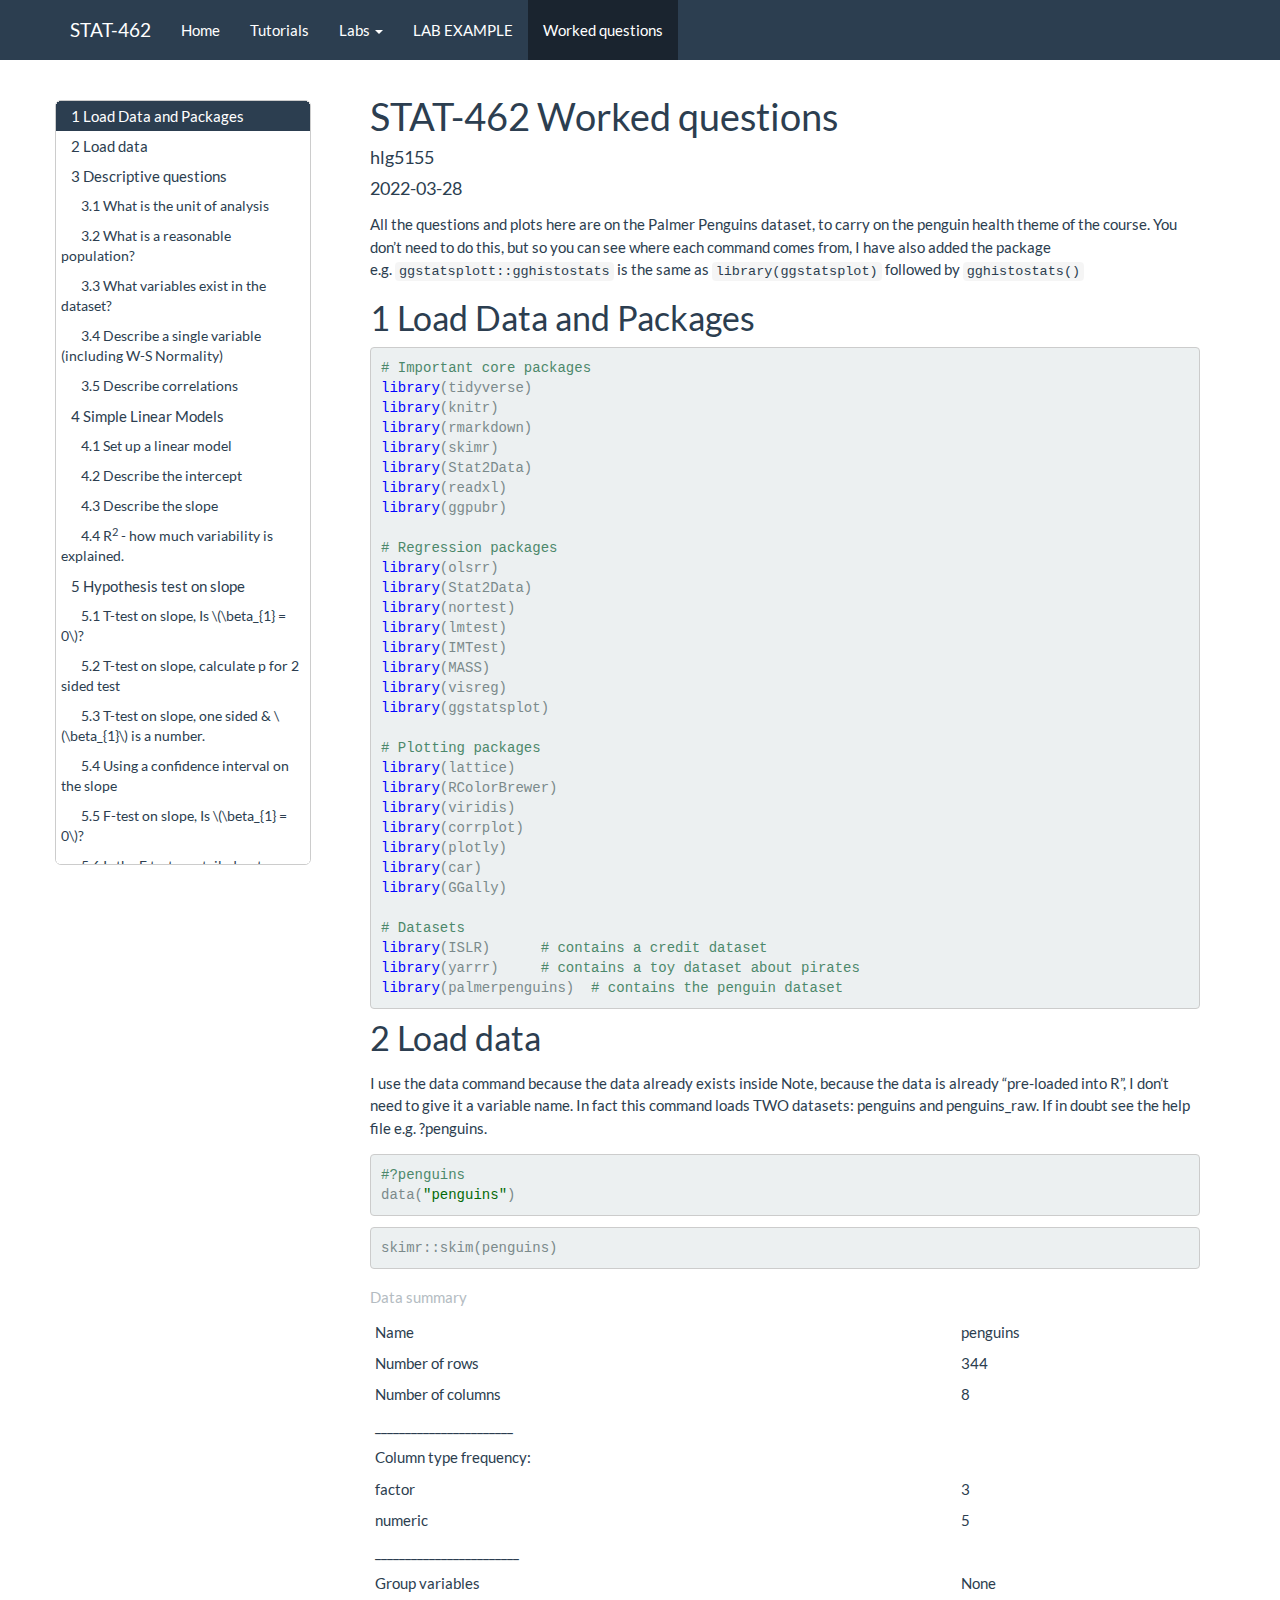
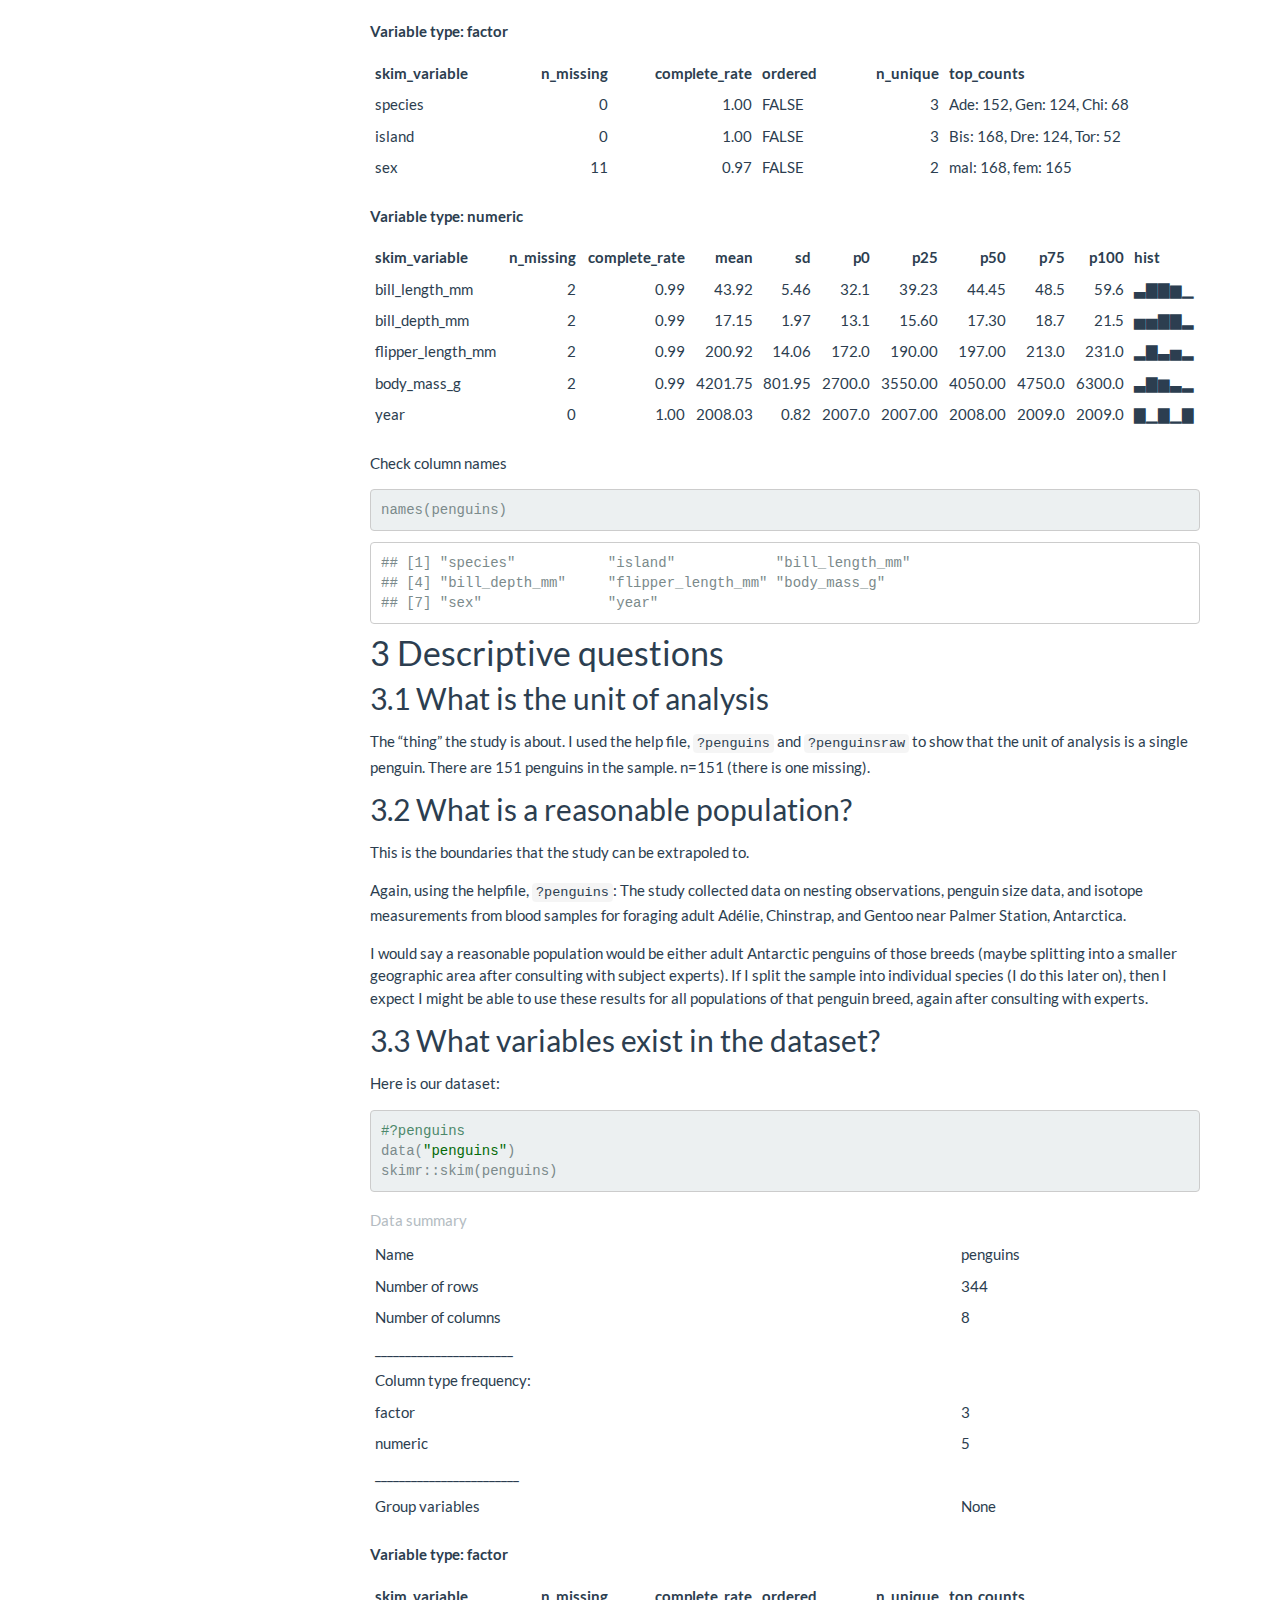
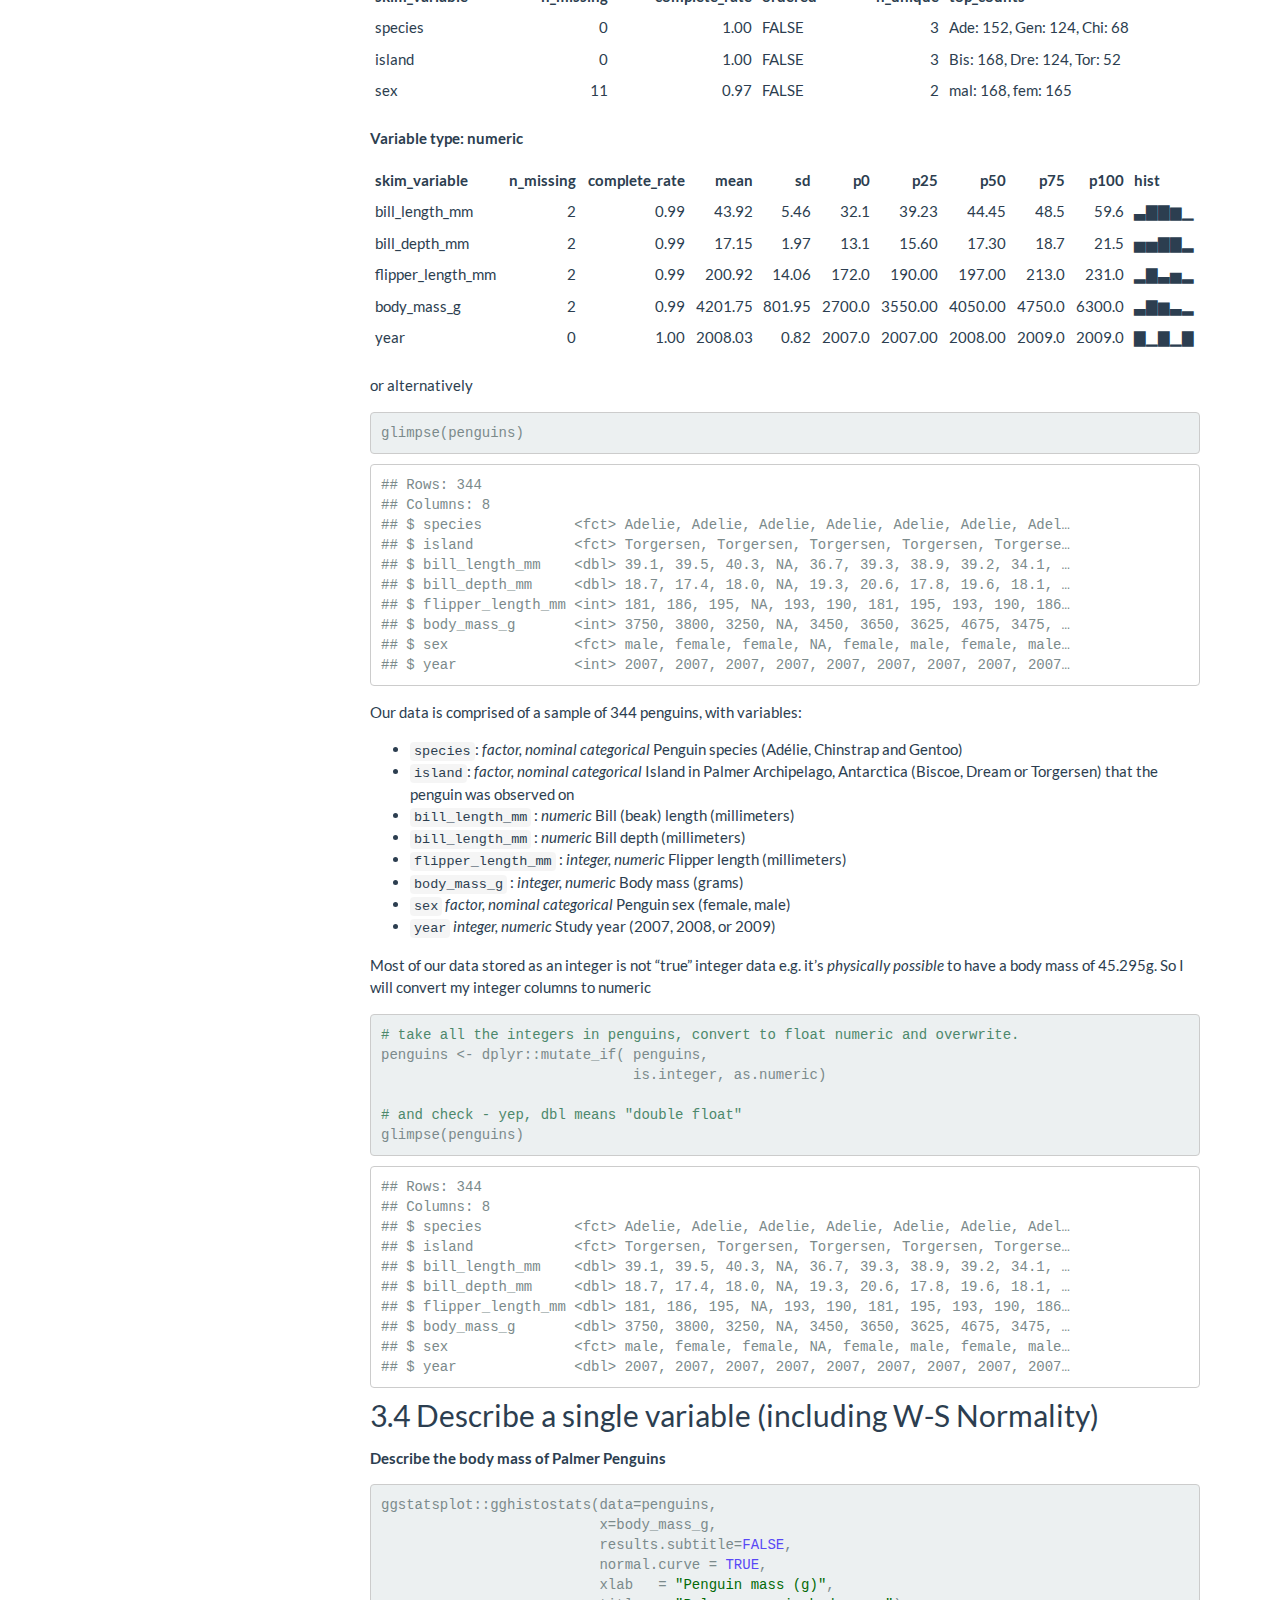
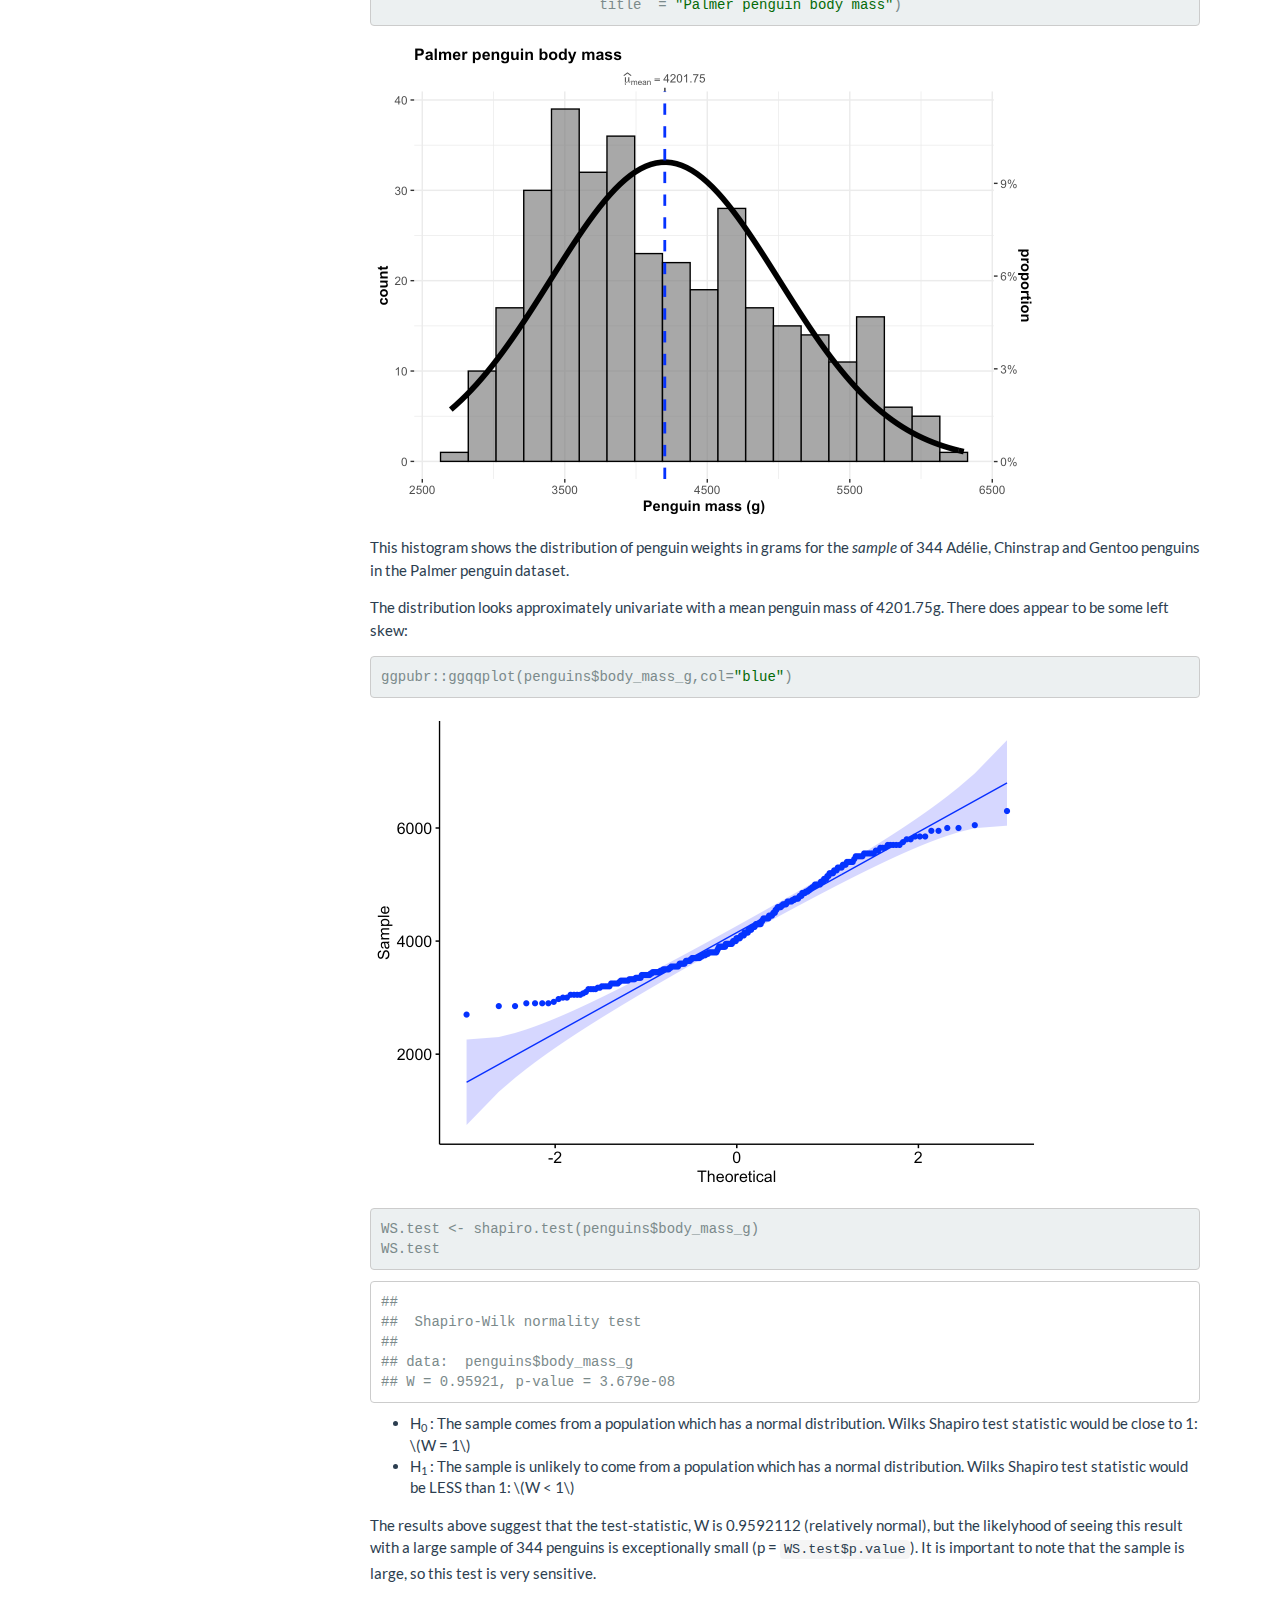
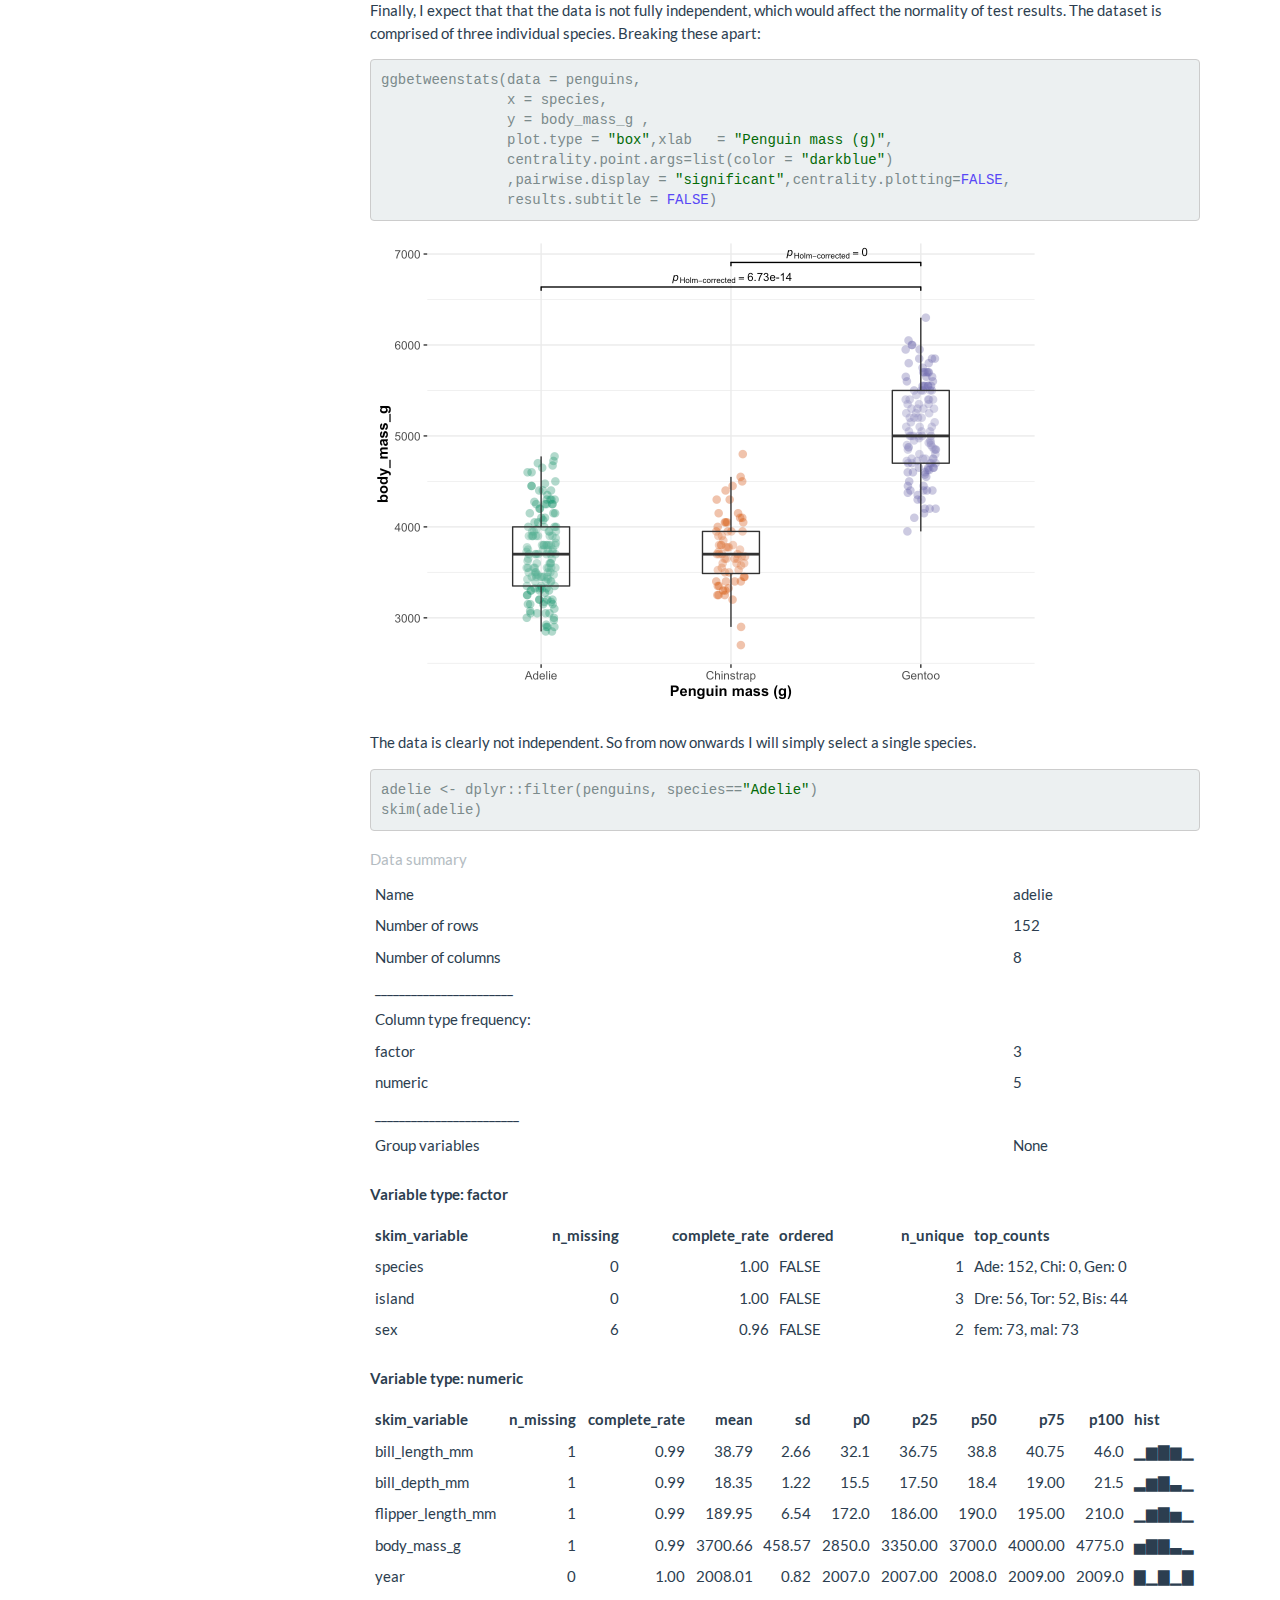
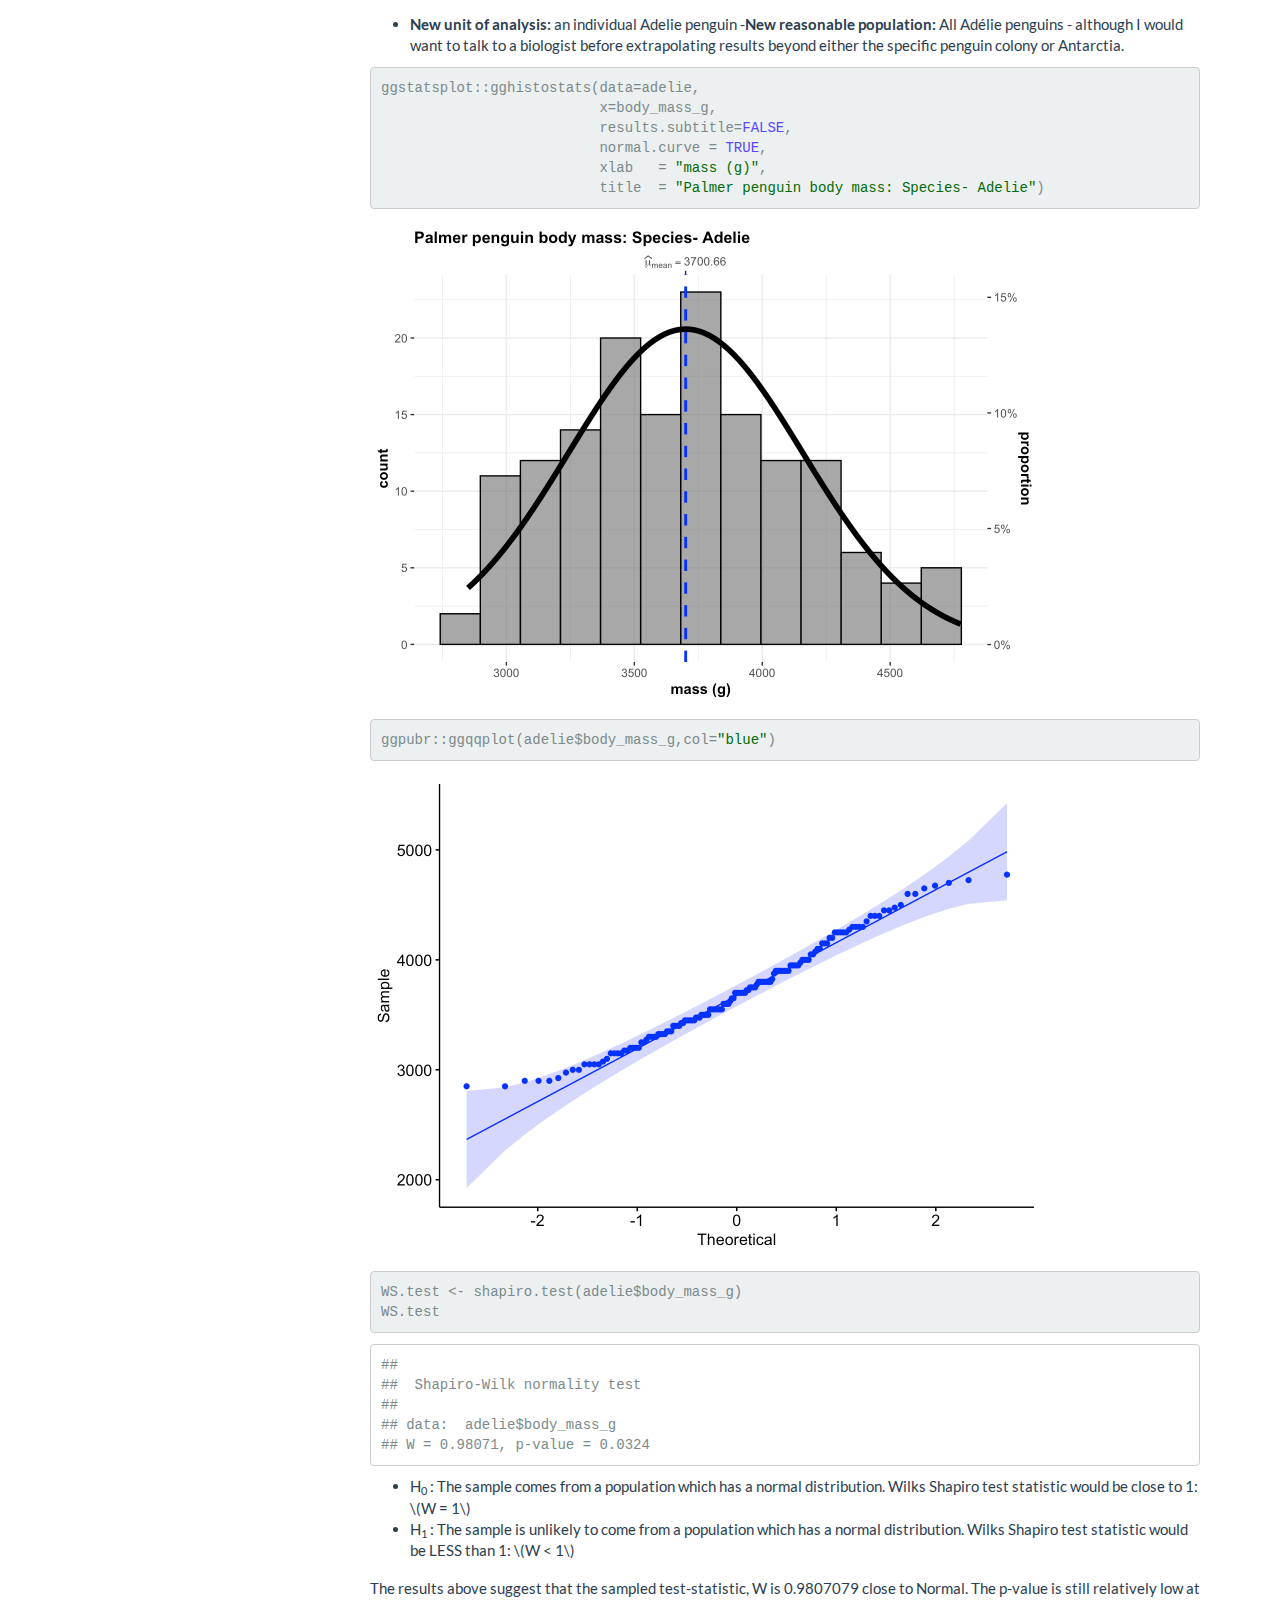
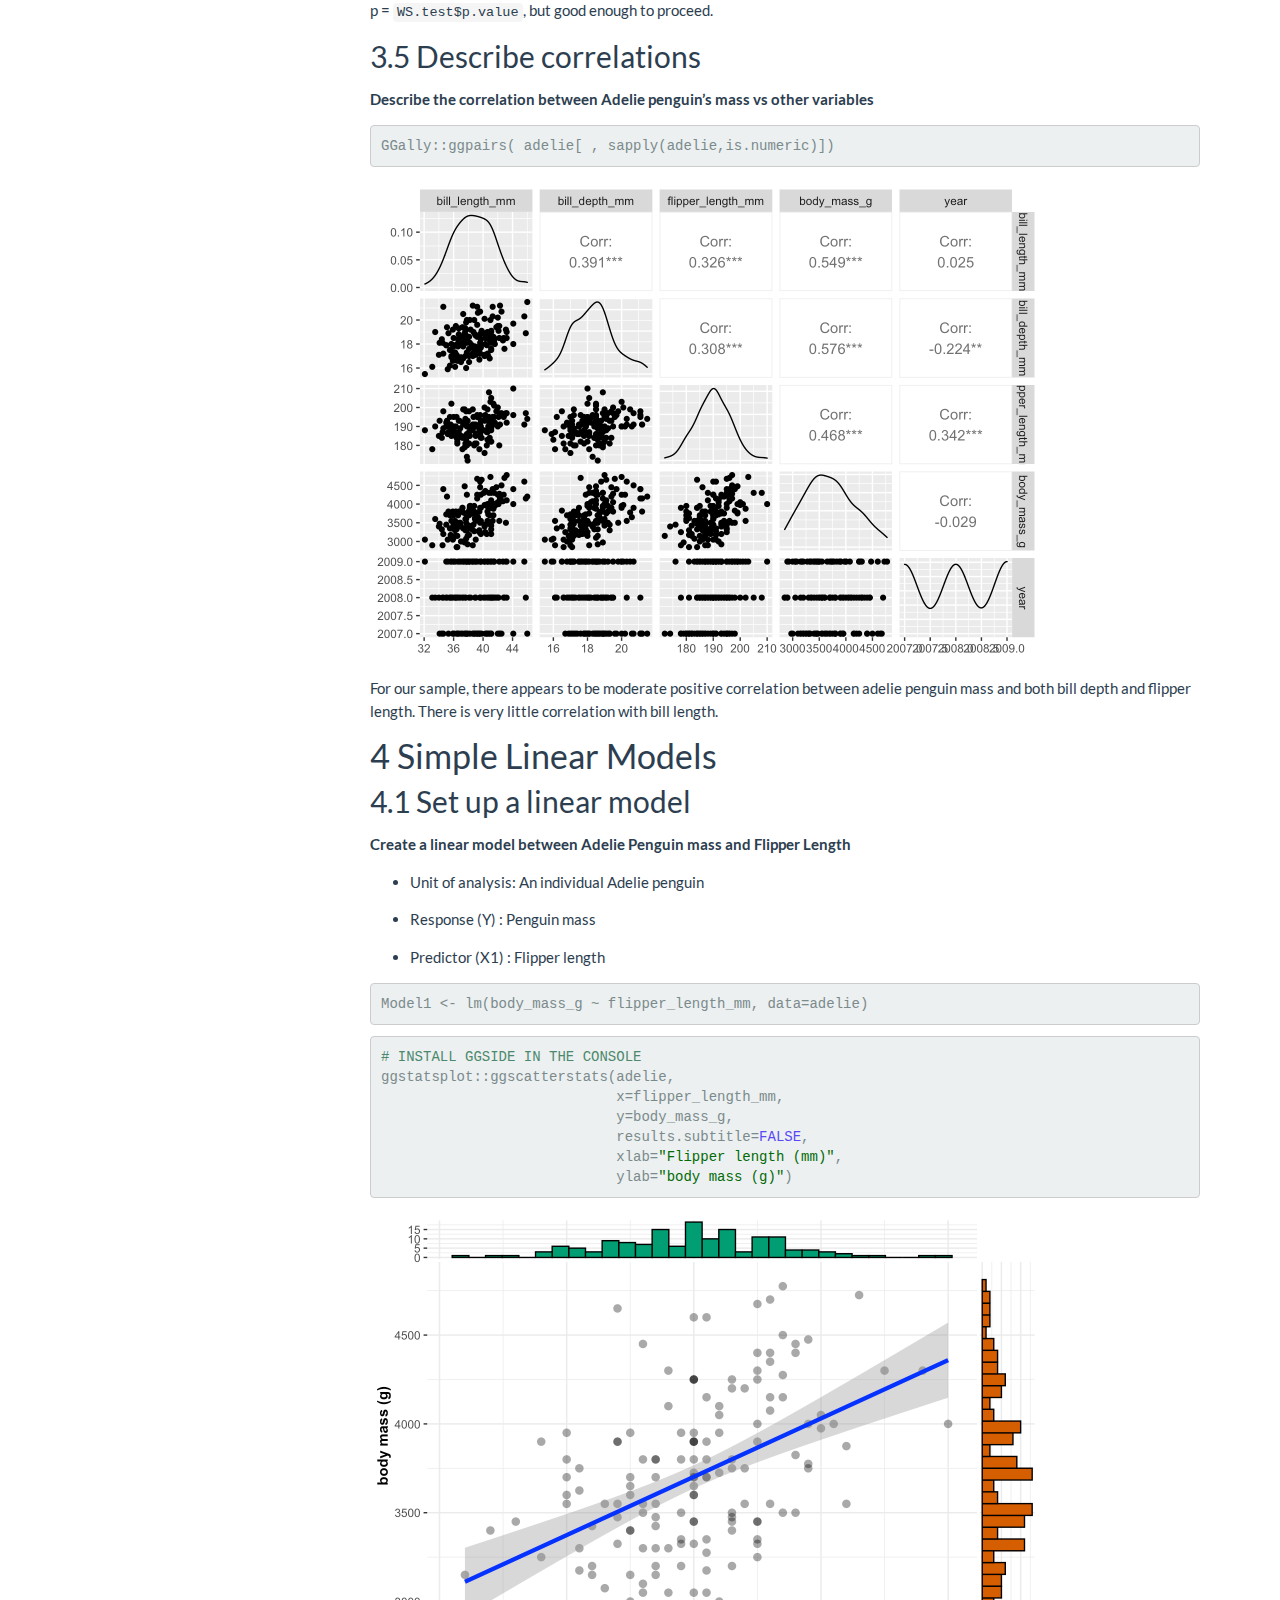
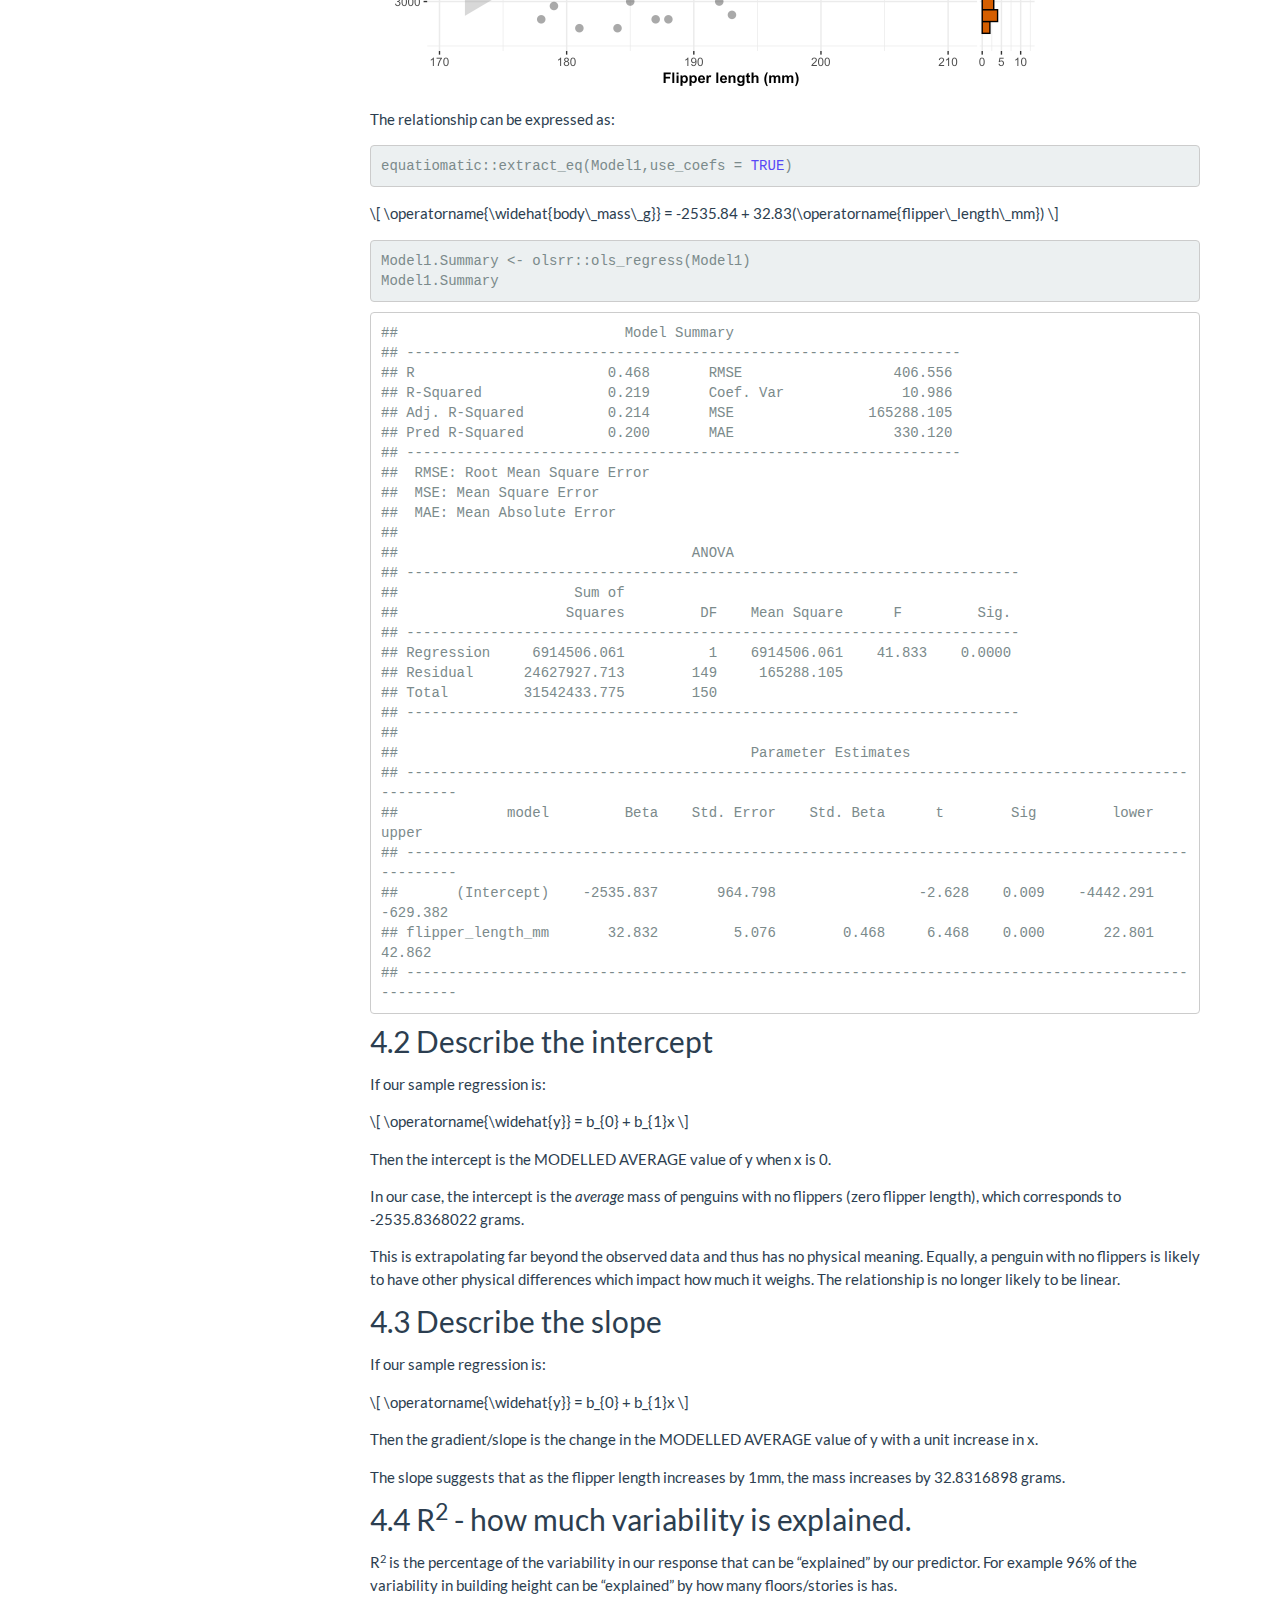
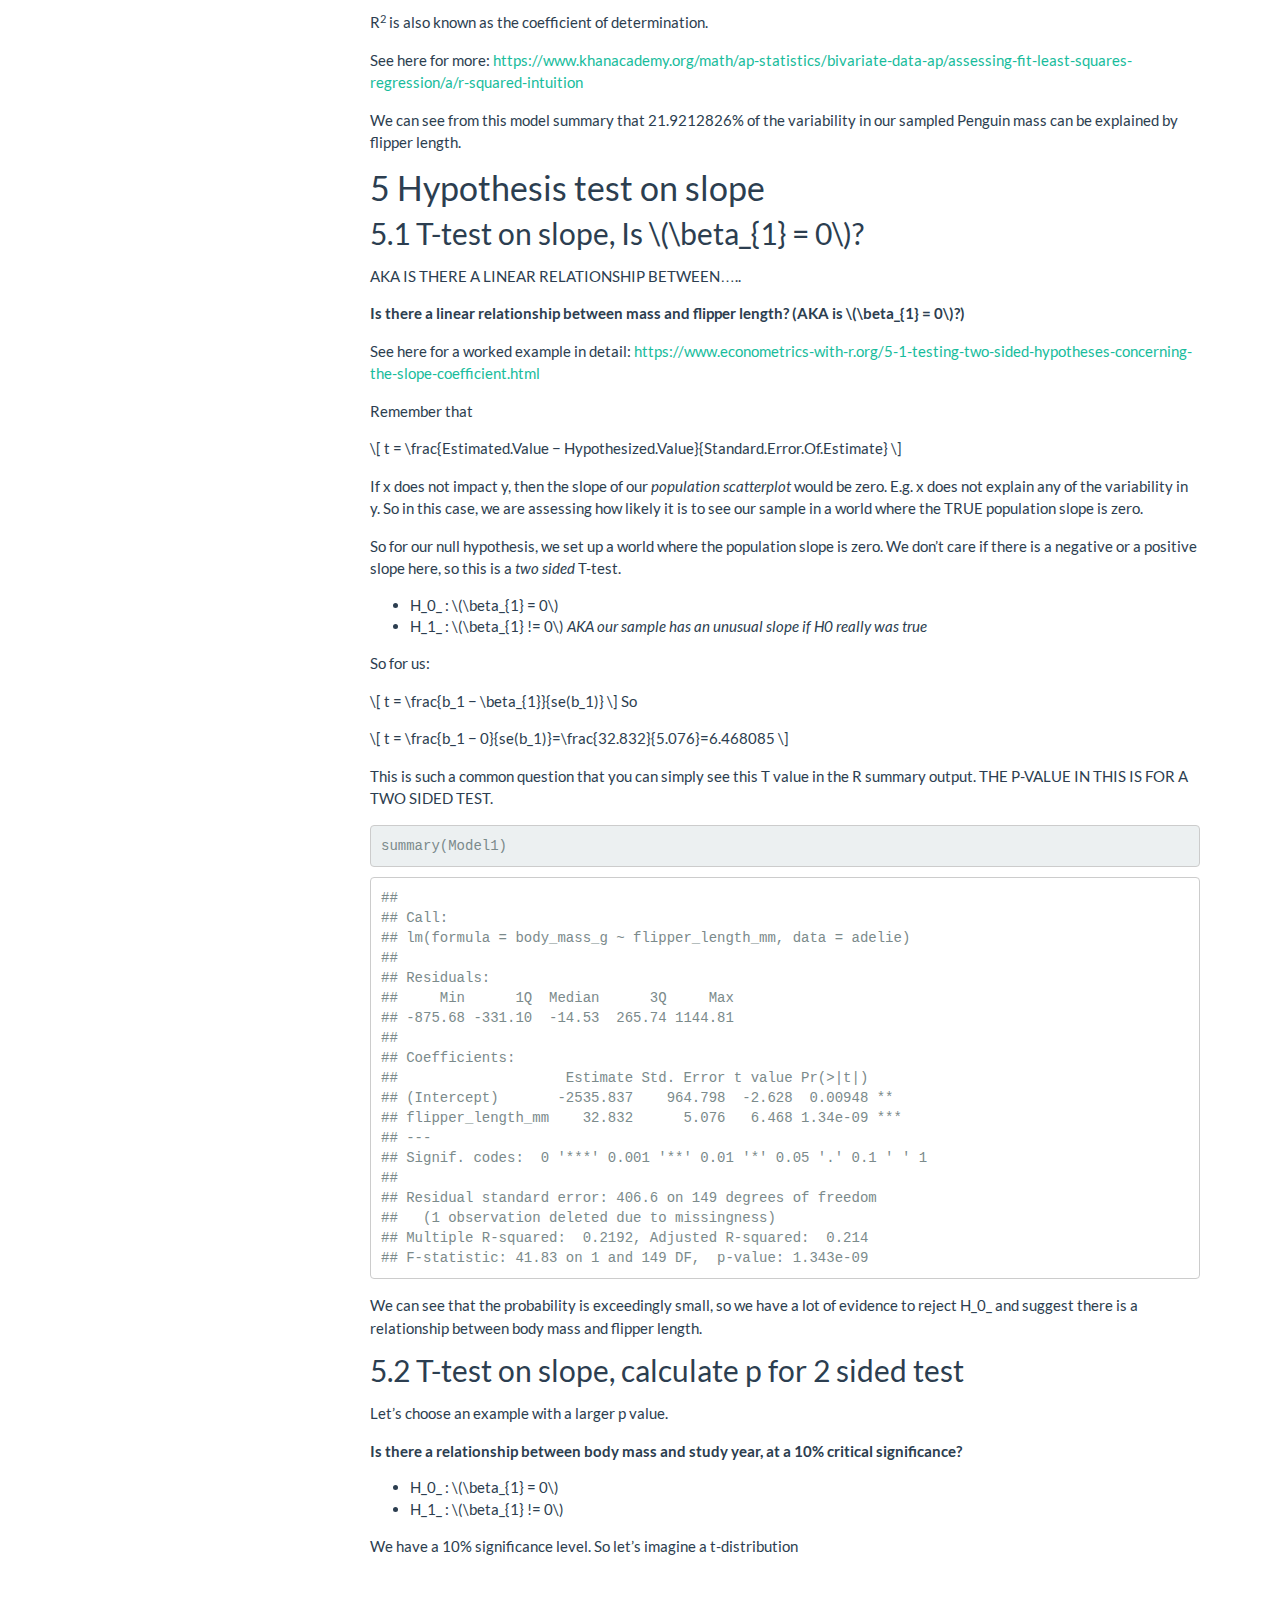
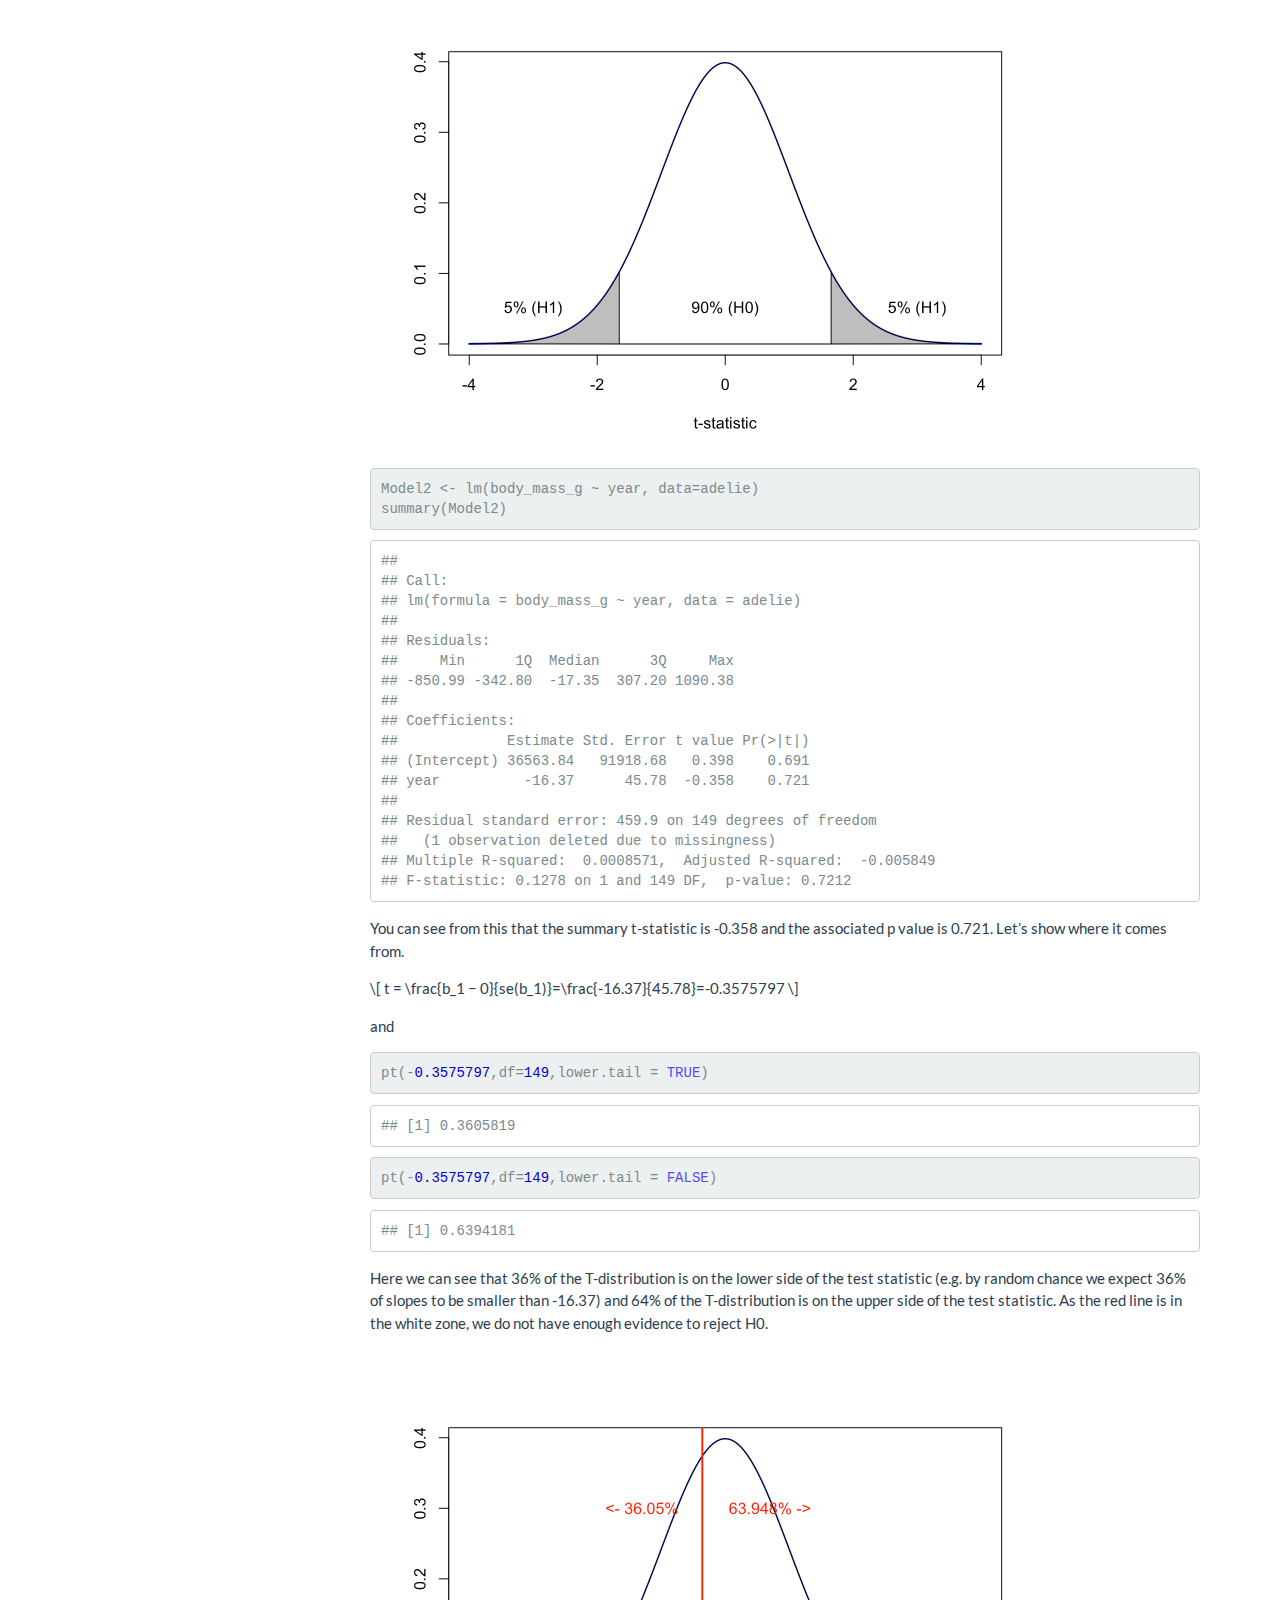
==== commit 2b871e29: "worked questions" ====
--- a/STAT462-Worked-questions.html
+++ b/STAT462-Worked-questions.html
@@ -18,7 +18,7 @@
 <script src="site_libs/header-attrs-2.11/header-attrs.js"></script>
 <script src="site_libs/jquery-3.6.0/jquery-3.6.0.min.js"></script>
 <meta name="viewport" content="width=device-width, initial-scale=1" />
-<link href="site_libs/bootstrap-3.3.5/css/lumen.min.css" rel="stylesheet" />
+<link href="site_libs/bootstrap-3.3.5/css/flatly.min.css" rel="stylesheet" />
 <script src="site_libs/bootstrap-3.3.5/js/bootstrap.min.js"></script>
 <script src="site_libs/bootstrap-3.3.5/shim/html5shiv.min.js"></script>
 <script src="site_libs/bootstrap-3.3.5/shim/respond.min.js"></script>
@@ -387,8 +387,8 @@
 
 
 <p>All the questions and plots here are on the Palmer Penguins dataset, to carry on the penguin health theme of the course. You don’t need to do this, but so you can see where each command comes from, I have also added the package e.g. <code>ggstatsplott::gghistostats</code> is the same as <code>library(ggstatsplot)</code> followed by <code>gghistostats()</code></p>
-<div id="load-data-and-packages" class="section level2" number="0.1">
-<h2><span class="header-section-number">0.1</span> Load Data and Packages</h2>
+<div id="load-data-and-packages" class="section level1" number="1">
+<h1><span class="header-section-number">1</span> Load Data and Packages</h1>
 <pre class="r"><code># Important core packages
 library(tidyverse) 
 library(knitr)     
@@ -422,8 +422,8 @@
 library(yarrr)     # contains a toy dataset about pirates
 library(palmerpenguins)  # contains the penguin dataset</code></pre>
 </div>
-<div id="load-data" class="section level2" number="0.2">
-<h2><span class="header-section-number">0.2</span> Load data</h2>
+<div id="load-data" class="section level1" number="2">
+<h1><span class="header-section-number">2</span> Load data</h1>
 <p>I use the data command because the data already exists inside Note, because the data is already “pre-loaded into R”, I don’t need to give it a variable name. In fact this command loads TWO datasets: penguins and penguins_raw. If in doubt see the help file e.g. ?penguins.</p>
 <pre class="r"><code>#?penguins
 data(&quot;penguins&quot;)</code></pre>
@@ -599,20 +599,20 @@
 ## [4] &quot;bill_depth_mm&quot;     &quot;flipper_length_mm&quot; &quot;body_mass_g&quot;      
 ## [7] &quot;sex&quot;               &quot;year&quot;</code></pre>
 </div>
-<div id="descriptive-questions" class="section level2" number="0.3">
-<h2><span class="header-section-number">0.3</span> Descriptive questions</h2>
-<div id="what-is-the-unit-of-analysis" class="section level3" number="0.3.1">
-<h3><span class="header-section-number">0.3.1</span> What is the unit of analysis</h3>
+<div id="descriptive-questions" class="section level1" number="3">
+<h1><span class="header-section-number">3</span> Descriptive questions</h1>
+<div id="what-is-the-unit-of-analysis" class="section level2" number="3.1">
+<h2><span class="header-section-number">3.1</span> What is the unit of analysis</h2>
 <p>The “thing” the study is about. I used the help file, <code>?penguins</code> and <code>?penguinsraw</code> to show that the unit of analysis is a single penguin. There are 151 penguins in the sample. n=151 (there is one missing).</p>
 </div>
-<div id="what-is-a-reasonable-population" class="section level3" number="0.3.2">
-<h3><span class="header-section-number">0.3.2</span> What is a reasonable population?</h3>
+<div id="what-is-a-reasonable-population" class="section level2" number="3.2">
+<h2><span class="header-section-number">3.2</span> What is a reasonable population?</h2>
 <p>This is the boundaries that the study can be extrapoled to.</p>
 <p>Again, using the helpfile, <code>?penguins</code>: The study collected data on nesting observations, penguin size data, and isotope measurements from blood samples for foraging adult Adélie, Chinstrap, and Gentoo near Palmer Station, Antarctica.</p>
 <p>I would say a reasonable population would be either adult Antarctic penguins of those breeds (maybe splitting into a smaller geographic area after consulting with subject experts). If I split the sample into individual species (I do this later on), then I expect I might be able to use these results for all populations of that penguin breed, again after consulting with experts.</p>
 </div>
-<div id="what-variables-exist-in-the-dataset" class="section level3" number="0.3.3">
-<h3><span class="header-section-number">0.3.3</span> What variables exist in the dataset?</h3>
+<div id="what-variables-exist-in-the-dataset" class="section level2" number="3.3">
+<h2><span class="header-section-number">3.3</span> What variables exist in the dataset?</h2>
 <p>Here is our dataset:</p>
 <pre class="r"><code>#?penguins
 data(&quot;penguins&quot;)
@@ -823,8 +823,8 @@
 ## $ sex               &lt;fct&gt; male, female, female, NA, female, male, female, male…
 ## $ year              &lt;dbl&gt; 2007, 2007, 2007, 2007, 2007, 2007, 2007, 2007, 2007…</code></pre>
 </div>
-<div id="describe-a-single-variable-including-w-s-normality" class="section level3" number="0.3.4">
-<h3><span class="header-section-number">0.3.4</span> Describe a single variable (including W-S Normality)</h3>
+<div id="describe-a-single-variable-including-w-s-normality" class="section level2" number="3.4">
+<h2><span class="header-section-number">3.4</span> Describe a single variable (including W-S Normality)</h2>
 <p><strong>Describe the body mass of Palmer Penguins</strong></p>
 <pre class="r"><code>ggstatsplot::gghistostats(data=penguins, 
                           x=body_mass_g,
@@ -1051,18 +1051,18 @@
 </ul>
 <p>The results above suggest that the sampled test-statistic, W is 0.9807079 close to Normal. The p-value is still relatively low at p = <code>WS.test$p.value</code>, but good enough to proceed.</p>
 </div>
-<div id="describe-correlations" class="section level3" number="0.3.5">
-<h3><span class="header-section-number">0.3.5</span> Describe correlations</h3>
+<div id="describe-correlations" class="section level2" number="3.5">
+<h2><span class="header-section-number">3.5</span> Describe correlations</h2>
 <p><strong>Describe the correlation between Adelie penguin’s mass vs other variables</strong></p>
 <pre class="r"><code>GGally::ggpairs( adelie[ , sapply(adelie,is.numeric)])</code></pre>
 <p><img src="STAT462-Worked-questions_files/figure-html/unnamed-chunk-16-1.png" width="672" /></p>
 <p>For our sample, there appears to be moderate positive correlation between adelie penguin mass and both bill depth and flipper length. There is very little correlation with bill length.</p>
 </div>
 </div>
-<div id="simple-linear-models" class="section level2" number="0.4">
-<h2><span class="header-section-number">0.4</span> Simple Linear Models</h2>
-<div id="set-up-a-linear-model" class="section level3" number="0.4.1">
-<h3><span class="header-section-number">0.4.1</span> Set up a linear model</h3>
+<div id="simple-linear-models" class="section level1" number="4">
+<h1><span class="header-section-number">4</span> Simple Linear Models</h1>
+<div id="set-up-a-linear-model" class="section level2" number="4.1">
+<h2><span class="header-section-number">4.1</span> Set up a linear model</h2>
 <p><strong>Create a linear model between Adelie Penguin mass and Flipper Length</strong></p>
 <ul>
 <li><p>Unit of analysis: An individual Adelie penguin</p></li>
@@ -1114,8 +1114,8 @@
 ## flipper_length_mm       32.832         5.076        0.468     6.468    0.000       22.801      42.862 
 ## ------------------------------------------------------------------------------------------------------</code></pre>
 </div>
-<div id="describe-the-intercept" class="section level3" number="0.4.2">
-<h3><span class="header-section-number">0.4.2</span> Describe the intercept</h3>
+<div id="describe-the-intercept" class="section level2" number="4.2">
+<h2><span class="header-section-number">4.2</span> Describe the intercept</h2>
 <p>If our sample regression is:</p>
 <p><span class="math display">\[
 \operatorname{\widehat{y}} = b_{0} + b_{1}x 
@@ -1124,8 +1124,8 @@
 <p>In our case, the intercept is the <em>average</em> mass of penguins with no flippers (zero flipper length), which corresponds to -2535.8368022 grams.</p>
 <p>This is extrapolating far beyond the observed data and thus has no physical meaning. Equally, a penguin with no flippers is likely to have other physical differences which impact how much it weighs. The relationship is no longer likely to be linear.</p>
 </div>
-<div id="describe-the-slope" class="section level3" number="0.4.3">
-<h3><span class="header-section-number">0.4.3</span> Describe the slope</h3>
+<div id="describe-the-slope" class="section level2" number="4.3">
+<h2><span class="header-section-number">4.3</span> Describe the slope</h2>
 <p>If our sample regression is:</p>
 <p><span class="math display">\[
 \operatorname{\widehat{y}} = b_{0} + b_{1}x 
@@ -1133,18 +1133,18 @@
 <p>Then the gradient/slope is the change in the MODELLED AVERAGE value of y with a unit increase in x.</p>
 <p>The slope suggests that as the flipper length increases by 1mm, the mass increases by 32.8316898 grams.</p>
 </div>
-<div id="r2---how-much-variability-is-explained." class="section level3" number="0.4.4">
-<h3><span class="header-section-number">0.4.4</span> R<sup>2</sup> - how much variability is explained.</h3>
+<div id="r2---how-much-variability-is-explained." class="section level2" number="4.4">
+<h2><span class="header-section-number">4.4</span> R<sup>2</sup> - how much variability is explained.</h2>
 <p>R<sup>2</sup> is the percentage of the variability in our response that can be “explained” by our predictor. For example 96% of the variability in building height can be “explained” by how many floors/stories is has.</p>
 <p>R<sup>2</sup> is also known as the coefficient of determination.</p>
 <p>See here for more: <a href="https://www.khanacademy.org/math/ap-statistics/bivariate-data-ap/assessing-fit-least-squares-regression/a/r-squared-intuition" class="uri">https://www.khanacademy.org/math/ap-statistics/bivariate-data-ap/assessing-fit-least-squares-regression/a/r-squared-intuition</a></p>
 <p>We can see from this model summary that 21.9212826% of the variability in our sampled Penguin mass can be explained by flipper length.</p>
 </div>
 </div>
-<div id="hypothesis-test-on-slope" class="section level2" number="0.5">
-<h2><span class="header-section-number">0.5</span> Hypothesis test on slope</h2>
-<div id="t-test-on-slope-is-beta_1-0" class="section level3" number="0.5.1">
-<h3><span class="header-section-number">0.5.1</span> T-test on slope, Is <span class="math inline">\(\beta_{1} = 0\)</span>?</h3>
+<div id="hypothesis-test-on-slope" class="section level1" number="5">
+<h1><span class="header-section-number">5</span> Hypothesis test on slope</h1>
+<div id="t-test-on-slope-is-beta_1-0" class="section level2" number="5.1">
+<h2><span class="header-section-number">5.1</span> T-test on slope, Is <span class="math inline">\(\beta_{1} = 0\)</span>?</h2>
 <p>AKA IS THERE A LINEAR RELATIONSHIP BETWEEN…..</p>
 <p><strong>Is there a linear relationship between mass and flipper length? (AKA is <span class="math inline">\(\beta_{1} = 0\)</span>?)</strong></p>
 <p>See here for a worked example in detail: <a href="https://www.econometrics-with-r.org/5-1-testing-two-sided-hypotheses-concerning-the-slope-coefficient.html" class="uri">https://www.econometrics-with-r.org/5-1-testing-two-sided-hypotheses-concerning-the-slope-coefficient.html</a></p>
@@ -1188,8 +1188,8 @@
 ## F-statistic: 41.83 on 1 and 149 DF,  p-value: 1.343e-09</code></pre>
 <p>We can see that the probability is exceedingly small, so we have a lot of evidence to reject H_0_ and suggest there is a relationship between body mass and flipper length.</p>
 </div>
-<div id="t-test-on-slope-calculate-p-for-2-sided-test" class="section level3" number="0.5.2">
-<h3><span class="header-section-number">0.5.2</span> T-test on slope, calculate p for 2 sided test</h3>
+<div id="t-test-on-slope-calculate-p-for-2-sided-test" class="section level2" number="5.2">
+<h2><span class="header-section-number">5.2</span> T-test on slope, calculate p for 2 sided test</h2>
 <p>Let’s choose an example with a larger p value.</p>
 <p><strong>Is there a relationship between body mass and study year, at a 10% critical significance?</strong></p>
 <ul>
@@ -1234,8 +1234,8 @@
 <p>E.g. 0.721 is greater than 0.1 so we do not have enough evidence to reject H0. This is what the R summary does.</p>
 <p>SO R-SUMMARY T-TEST STATISTICS ARE TWO SIDED e.g. H1: B1 != 0 or B0 !=0 You can actually see this directly in the summary, Pr(&gt;|t|) e.g. the p value for negative t and positive t.</p>
 </div>
-<div id="t-test-on-slope-one-sided-beta_1-is-a-number." class="section level3" number="0.5.3">
-<h3><span class="header-section-number">0.5.3</span> T-test on slope, one sided &amp; <span class="math inline">\(\beta_{1}\)</span> is a number.</h3>
+<div id="t-test-on-slope-one-sided-beta_1-is-a-number." class="section level2" number="5.3">
+<h2><span class="header-section-number">5.3</span> T-test on slope, one sided &amp; <span class="math inline">\(\beta_{1}\)</span> is a number.</h2>
 <p><strong>A famous penguin researcher thinks that the slope between mass and flipper length is <em>at least</em> 40 mm/g. Given your sample, do you believe this is true, with a critical significance of 5%</strong></p>
 <p>We can no longer use the R summary.</p>
 <ul>
@@ -1274,8 +1274,8 @@
 </ul>
 <p>We found a 7% chance of seeing a slope lower or equal to our sample. As this is above our 5% critical significance, we do not have enough evidence to reject H0. Therefore our sample is likely consistent with the scientist’s statement.</p>
 </div>
-<div id="using-a-confidence-interval-on-the-slope" class="section level3" number="0.5.4">
-<h3><span class="header-section-number">0.5.4</span> Using a confidence interval on the slope</h3>
+<div id="using-a-confidence-interval-on-the-slope" class="section level2" number="5.4">
+<h2><span class="header-section-number">5.4</span> Using a confidence interval on the slope</h2>
 <p>It’s a bit more convoluted, but just as easy to use a confidence interval instead of a t-test. Is the slope 0 at a critical significance of 5%?</p>
 <ul>
 <li>H_0_ : <span class="math inline">\(\beta_{1} = 40\)</span></li>
@@ -1314,8 +1314,8 @@
 <p>We can see that the 95% confidence interval ON THE SLOPE is between 22.801 and 42.862 mm/g. As there are values greater than 35 mm/g inside the confidence interval, it would be reasonable to agree with the scientist’s theory. E.g. we don’t have evidence to suggest our sample slope would always be lower than 40 mm/g.</p>
 <p>So we do not have evidence to reject H0.</p>
 </div>
-<div id="f-test-on-slope-is-beta_1-0" class="section level3" number="0.5.5">
-<h3><span class="header-section-number">0.5.5</span> F-test on slope, Is <span class="math inline">\(\beta_{1} = 0\)</span>?</h3>
+<div id="f-test-on-slope-is-beta_1-0" class="section level2" number="5.5">
+<h2><span class="header-section-number">5.5</span> F-test on slope, Is <span class="math inline">\(\beta_{1} = 0\)</span>?</h2>
 <p>If we simply want to see if our model is explaining any variation in y (e.g. is our predictor explaining the variability in our response), we can use an F test.</p>
 <p><strong>Is there a relationship between body mass and study year, at a 1% critical significance?</strong></p>
 <pre class="r"><code>anova(Model2)</code></pre>
@@ -1333,16 +1333,16 @@
 <p>The P-value is determined by comparing F* to an F distribution with 1 numerator degree of freedom and n-2 denominator degrees of freedom.</p>
 <p>Here we can see that the p-value is 0.72, which is well above 0.01. So we choose H0. We can confirm that there is no evidence to suggest a relationship between body mass and study year.</p>
 </div>
-<div id="is-the-f-test-one-tailed-or-two-tailed" class="section level3" number="0.5.6">
-<h3><span class="header-section-number">0.5.6</span> Is the F test one tailed or two tailed?</h3>
+<div id="is-the-f-test-one-tailed-or-two-tailed" class="section level2" number="5.6">
+<h2><span class="header-section-number">5.6</span> Is the F test one tailed or two tailed?</h2>
 <p>This is a common confusion! See <a href="http://daniellakens.blogspot.com/2016/04/one-sided-f-tests-and-halving-p-values.html" class="uri">http://daniellakens.blogspot.com/2016/04/one-sided-f-tests-and-halving-p-values.html</a></p>
 <p>and <a href="https://psycnet.apa.org/record/1981-00280-001" class="uri">https://psycnet.apa.org/record/1981-00280-001</a>: <em>“I pointed out to my student that although t distributions and F distributions each have probability values associated with both tails of their respective curves, the curves bear an exponential relationship, not a linear one. I reminded them that for d.f. = l/n, F = P. Thus, while values of t can be both positive and negative, values of F are limited to positive numbers. They saw the point immediately, and told me that in the case of a t curve, the areas contained in, for example, the extreme 5% of each of the two tails, positive plus negative, would be combined and found in one tail of the F curve, the tail of the curve for the values of F greater than one. I agreed and then asked them what the probability associated with an F of that size would be. It was clear to them that the area beneath the F curve which contained the 5% end of the positive tail of the corresponding t curve and the 5% end of the negative tail of the t curve, was 10%. Now they understood why they should have compared the F values of his anlyses with significance levels corresponding to 10%, not 5%-the Ftest is a one-tailed two-tailed test”</em></p>
 </div>
 </div>
-<div id="hypothesis-test-on-the-intercept" class="section level2" number="0.6">
-<h2><span class="header-section-number">0.6</span> Hypothesis test on the intercept</h2>
-<div id="t-test-on-intercept.-is-beta_0-0" class="section level3" number="0.6.1">
-<h3><span class="header-section-number">0.6.1</span> T-test on intercept. Is <span class="math inline">\(\beta_{0} = 0\)</span>?</h3>
+<div id="hypothesis-test-on-the-intercept" class="section level1" number="6">
+<h1><span class="header-section-number">6</span> Hypothesis test on the intercept</h1>
+<div id="t-test-on-intercept.-is-beta_0-0" class="section level2" number="6.1">
+<h2><span class="header-section-number">6.1</span> T-test on intercept. Is <span class="math inline">\(\beta_{0} = 0\)</span>?</h2>
 <p><strong>For our model 1, is there evidence to suggest that penguins with no flippers have greater than zero weight, with a critical significance of 1%?</strong></p>
 <p>Not the most useful real life question.. Remember that</p>
 <p><span class="math display">\[
@@ -1411,15 +1411,19 @@
 ## flipper_length_mm       32.832         5.076        0.468     6.468    0.000       22.801      42.862 
 ## ------------------------------------------------------------------------------------------------------</code></pre>
 </div>
-</div>
-<div id="confidence-intervals" class="section level2" number="0.7">
-<h2><span class="header-section-number">0.7</span> Confidence intervals</h2>
+<div id="other-hypothesis-tests-on-the-intercept" class="section level2" number="6.2">
+<h2><span class="header-section-number">6.2</span> Other hypothesis tests on the intercept</h2>
+<p>These are VERY similar to the slope ones, so you can use those as examples, More on the class textbook website also.</p>
+</div>
+</div>
+<div id="confidence-intervals" class="section level1" number="7">
+<h1><span class="header-section-number">7</span> Confidence intervals</h1>
 <p>These ALL have the formula, e.g. we are looking at the error bar on the TRUE population parameter given our imperfect sample.</p>
 <p><span class="math display">\[
 Sample.Estimate ± (T.multiplier_{(df,1-\alpha/2)} × Standard.Error.On.Estimate)
 \]</span></p>
-<div id="confidence-interval-on-the-slope." class="section level3" number="0.7.1">
-<h3><span class="header-section-number">0.7.1</span> 95% Confidence interval on the slope.</h3>
+<div id="confidence-interval-on-the-slope." class="section level2" number="7.1">
+<h2><span class="header-section-number">7.1</span> 95% Confidence interval on the slope.</h2>
 <p><span class="math display">\[
 Sample.Estimate ± (T.multiplier_{(df,1-\alpha/2)} × Standard.Error.On.Estimate)
 \]</span> So</p>
@@ -1443,8 +1447,8 @@
 <pre><code>## flipper_length_mm 
 ##          42.86221</code></pre>
 </div>
-<div id="confidence-interval-on-the-intercept" class="section level3" number="0.7.2">
-<h3><span class="header-section-number">0.7.2</span> 99% Confidence interval on the intercept</h3>
+<div id="confidence-interval-on-the-intercept" class="section level2" number="7.2">
+<h2><span class="header-section-number">7.2</span> 99% Confidence interval on the intercept</h2>
 <p><span class="math display">\[
 Sample.Estimate ± (T.multiplier_{(df,1-\alpha/2)} × Standard.Error.On.Estimate)
 \]</span> So</p>
@@ -1464,8 +1468,8 @@
 <pre><code>## (Intercept) 
 ##   -18.45782</code></pre>
 </div>
-<div id="confidence-interval-on-the-model-when-flipperlength170mm" class="section level3" number="0.7.3">
-<h3><span class="header-section-number">0.7.3</span> 90% Confidence interval on the model when flipperlength=170mm</h3>
+<div id="confidence-interval-on-the-model-when-flipperlength170mm" class="section level2" number="7.3">
+<h2><span class="header-section-number">7.3</span> 90% Confidence interval on the model when flipperlength=170mm</h2>
 <p>So we need to know the range of values of the best fit line when flipperlength=170mm. We use the predict function</p>
 <pre class="r"><code>test_location &lt;- data.frame(flipper_length_mm=170)
 predict(Model1,test_location,interval =&quot;confidence&quot;,levels=0.9)</code></pre>
@@ -1474,10 +1478,10 @@
 <p>The 99% error bar on the AVERAGE mass of penguins with flipper length = 170mm is between 2834g and 3526g.</p>
 </div>
 </div>
-<div id="prediction-intervals" class="section level2" number="0.8">
-<h2><span class="header-section-number">0.8</span> Prediction intervals</h2>
-<div id="prediction-interval-on-the-model-when-flipperlength170mm" class="section level3" number="0.8.1">
-<h3><span class="header-section-number">0.8.1</span> 90% PREDICTION interval on the model when flipperlength=170mm</h3>
+<div id="prediction-intervals" class="section level1" number="8">
+<h1><span class="header-section-number">8</span> Prediction intervals</h1>
+<div id="prediction-interval-on-the-model-when-flipperlength170mm" class="section level2" number="8.1">
+<h2><span class="header-section-number">8.1</span> 90% PREDICTION interval on the model when flipperlength=170mm</h2>
 <p>If the confidence interval is “where is the true regression line when x=170”, the prediction interval is, where is the <em>cloud of points</em> for x=170mm.</p>
 <p>AKA if I had a new penguin with flipper length of 170mm, what is our best guess of the range of weights it might have</p>
 <pre class="r"><code>new_bird &lt;- data.frame(flipper_length_mm=170)
@@ -1485,12 +1489,12 @@
 <pre><code>##       fit      lwr      upr
 ## 1 3045.55 2215.056 3876.045</code></pre>
 <p>If our model is true, a new bird is likely to weigh between 2215g and 3876g.</p>
-<div id="predicion-intervals-are-bigger-than-confidence-intervals" class="section level4" number="0.8.1.1">
-<h4><span class="header-section-number">0.8.1.1</span> PREDICION INTERVALS ARE BIGGER THAN CONFIDENCE INTERVALS</h4>
+</div>
+<div id="predicion-intervals-are-bigger-than-confidence-intervals" class="section level2" number="8.2">
+<h2><span class="header-section-number">8.2</span> PREDICION INTERVALS ARE BIGGER THAN CONFIDENCE INTERVALS</h2>
 <p>If you are confused, see the textbook or the many resources online.. here are just two..</p>
 <p><a href="https://www.indeed.com/career-advice/career-development/prediction-interval-vs-confidence-interval" class="uri">https://www.indeed.com/career-advice/career-development/prediction-interval-vs-confidence-interval</a></p>
 <p><a href="https://www.statology.org/confidence-interval-vs-prediction-interval/" class="uri">https://www.statology.org/confidence-interval-vs-prediction-interval/</a></p>
-</div>
 </div>
 </div>
 
--- a/site_libs/bootstrap-3.3.5/css/flatly.min.css
+++ b/site_libs/bootstrap-3.3.5/css/flatly.min.css
@@ -0,0 +1,30 @@
+@font-face {
+  font-family: 'Lato';
+  font-style: normal;
+  font-weight: 400;
+  src: url(fonts/Lato.ttf) format('truetype');
+}
+@font-face {
+  font-family: 'Lato';
+  font-style: normal;
+  font-weight: 700;
+  src: url(fonts/LatoBold.ttf) format('truetype');
+}
+@font-face {
+  font-family: 'Lato';
+  font-style: italic;
+  font-weight: 400;
+  src: url(fonts/LatoItalic.ttf) format('truetype');
+}
+
+/*!
+ * bootswatch v3.3.6
+ * Homepage: http://bootswatch.com
+ * Copyright 2012-2015 Thomas Park
+ * Licensed under MIT
+ * Based on Bootstrap
+*//*!
+ * Bootstrap v3.3.6 (http://getbootstrap.com)
+ * Copyright 2011-2015 Twitter, Inc.
+ * Licensed under MIT (https://github.com/twbs/bootstrap/blob/master/LICENSE)
+ *//*! normalize.css v3.0.3 | MIT License | github.com/necolas/normalize.css */html{font-family:sans-serif;-ms-text-size-adjust:100%;-webkit-text-size-adjust:100%}body{margin:0}article,aside,details,figcaption,figure,footer,header,hgroup,main,menu,nav,section,summary{display:block}audio,canvas,progress,video{display:inline-block;vertical-align:baseline}audio:not([controls]){display:none;height:0}[hidden],template{display:none}a{background-color:transparent}a:active,a:hover{outline:0}abbr[title]{border-bottom:1px dotted}b,strong{font-weight:bold}dfn{font-style:italic}h1{font-size:2em;margin:0.67em 0}mark{background:#ff0;color:#000}small{font-size:80%}sub,sup{font-size:75%;line-height:0;position:relative;vertical-align:baseline}sup{top:-0.5em}sub{bottom:-0.25em}img{border:0}svg:not(:root){overflow:hidden}figure{margin:1em 40px}hr{-webkit-box-sizing:content-box;-moz-box-sizing:content-box;box-sizing:content-box;height:0}pre{overflow:auto}code,kbd,pre,samp{font-family:monospace, monospace;font-size:1em}button,input,optgroup,select,textarea{color:inherit;font:inherit;margin:0}button{overflow:visible}button,select{text-transform:none}button,html input[type="button"],input[type="reset"],input[type="submit"]{-webkit-appearance:button;cursor:pointer}button[disabled],html input[disabled]{cursor:default}button::-moz-focus-inner,input::-moz-focus-inner{border:0;padding:0}input{line-height:normal}input[type="checkbox"],input[type="radio"]{-webkit-box-sizing:border-box;-moz-box-sizing:border-box;box-sizing:border-box;padding:0}input[type="number"]::-webkit-inner-spin-button,input[type="number"]::-webkit-outer-spin-button{height:auto}input[type="search"]{-webkit-appearance:textfield;-webkit-box-sizing:content-box;-moz-box-sizing:content-box;box-sizing:content-box}input[type="search"]::-webkit-search-cancel-button,input[type="search"]::-webkit-search-decoration{-webkit-appearance:none}fieldset{border:1px solid #c0c0c0;margin:0 2px;padding:0.35em 0.625em 0.75em}legend{border:0;padding:0}textarea{overflow:auto}optgroup{font-weight:bold}table{border-collapse:collapse;border-spacing:0}td,th{padding:0}/*! Source: https://github.com/h5bp/html5-boilerplate/blob/master/src/css/main.css */@media print{*,*:before,*:after{background:transparent !important;color:#000 !important;-webkit-box-shadow:none !important;box-shadow:none !important;text-shadow:none !important}a,a:visited{text-decoration:underline}a[href]:after{content:" (" attr(href) ")"}abbr[title]:after{content:" (" attr(title) ")"}a[href^="#"]:after,a[href^="javascript:"]:after{content:""}pre,blockquote{border:1px solid #999;page-break-inside:avoid}thead{display:table-header-group}tr,img{page-break-inside:avoid}img{max-width:100% !important}p,h2,h3{orphans:3;widows:3}h2,h3{page-break-after:avoid}.navbar{display:none}.btn>.caret,.dropup>.btn>.caret{border-top-color:#000 !important}.label{border:1px solid #000}.table{border-collapse:collapse !important}.table td,.table th{background-color:#fff !important}.table-bordered th,.table-bordered td{border:1px solid #ddd !important}}@font-face{font-family:'Glyphicons Halflings';src:url('../fonts/glyphicons-halflings-regular.eot');src:url('../fonts/glyphicons-halflings-regular.eot?#iefix') format('embedded-opentype'),url('../fonts/glyphicons-halflings-regular.woff') format('woff'),url('../fonts/glyphicons-halflings-regular.ttf') format('truetype'),url('../fonts/glyphicons-halflings-regular.svg#glyphicons_halflingsregular') format('svg')}.glyphicon{position:relative;top:1px;display:inline-block;font-family:'Glyphicons Halflings';font-style:normal;font-weight:normal;line-height:1;-webkit-font-smoothing:antialiased;-moz-osx-font-smoothing:grayscale}.glyphicon-asterisk:before{content:"\002a"}.glyphicon-plus:before{content:"\002b"}.glyphicon-euro:before,.glyphicon-eur:before{content:"\20ac"}.glyphicon-minus:before{content:"\2212"}.glyphicon-cloud:before{content:"\2601"}.glyphicon-envelope:before{content:"\2709"}.glyphicon-pencil:before{content:"\270f"}.glyphicon-glass:before{content:"\e001"}.glyphicon-music:before{content:"\e002"}.glyphicon-search:before{content:"\e003"}.glyphicon-heart:before{content:"\e005"}.glyphicon-star:before{content:"\e006"}.glyphicon-star-empty:before{content:"\e007"}.glyphicon-user:before{content:"\e008"}.glyphicon-film:before{content:"\e009"}.glyphicon-th-large:before{content:"\e010"}.glyphicon-th:before{content:"\e011"}.glyphicon-th-list:before{content:"\e012"}.glyphicon-ok:before{content:"\e013"}.glyphicon-remove:before{content:"\e014"}.glyphicon-zoom-in:before{content:"\e015"}.glyphicon-zoom-out:before{content:"\e016"}.glyphicon-off:before{content:"\e017"}.glyphicon-signal:before{content:"\e018"}.glyphicon-cog:before{content:"\e019"}.glyphicon-trash:before{content:"\e020"}.glyphicon-home:before{content:"\e021"}.glyphicon-file:before{content:"\e022"}.glyphicon-time:before{content:"\e023"}.glyphicon-road:before{content:"\e024"}.glyphicon-download-alt:before{content:"\e025"}.glyphicon-download:before{content:"\e026"}.glyphicon-upload:before{content:"\e027"}.glyphicon-inbox:before{content:"\e028"}.glyphicon-play-circle:before{content:"\e029"}.glyphicon-repeat:before{content:"\e030"}.glyphicon-refresh:before{content:"\e031"}.glyphicon-list-alt:before{content:"\e032"}.glyphicon-lock:before{content:"\e033"}.glyphicon-flag:before{content:"\e034"}.glyphicon-headphones:before{content:"\e035"}.glyphicon-volume-off:before{content:"\e036"}.glyphicon-volume-down:before{content:"\e037"}.glyphicon-volume-up:before{content:"\e038"}.glyphicon-qrcode:before{content:"\e039"}.glyphicon-barcode:before{content:"\e040"}.glyphicon-tag:before{content:"\e041"}.glyphicon-tags:before{content:"\e042"}.glyphicon-book:before{content:"\e043"}.glyphicon-bookmark:before{content:"\e044"}.glyphicon-print:before{content:"\e045"}.glyphicon-camera:before{content:"\e046"}.glyphicon-font:before{content:"\e047"}.glyphicon-bold:before{content:"\e048"}.glyphicon-italic:before{content:"\e049"}.glyphicon-text-height:before{content:"\e050"}.glyphicon-text-width:before{content:"\e051"}.glyphicon-align-left:before{content:"\e052"}.glyphicon-align-center:before{content:"\e053"}.glyphicon-align-right:before{content:"\e054"}.glyphicon-align-justify:before{content:"\e055"}.glyphicon-list:before{content:"\e056"}.glyphicon-indent-left:before{content:"\e057"}.glyphicon-indent-right:before{content:"\e058"}.glyphicon-facetime-video:before{content:"\e059"}.glyphicon-picture:before{content:"\e060"}.glyphicon-map-marker:before{content:"\e062"}.glyphicon-adjust:before{content:"\e063"}.glyphicon-tint:before{content:"\e064"}.glyphicon-edit:before{content:"\e065"}.glyphicon-share:before{content:"\e066"}.glyphicon-check:before{content:"\e067"}.glyphicon-move:before{content:"\e068"}.glyphicon-step-backward:before{content:"\e069"}.glyphicon-fast-backward:before{content:"\e070"}.glyphicon-backward:before{content:"\e071"}.glyphicon-play:before{content:"\e072"}.glyphicon-pause:before{content:"\e073"}.glyphicon-stop:before{content:"\e074"}.glyphicon-forward:before{content:"\e075"}.glyphicon-fast-forward:before{content:"\e076"}.glyphicon-step-forward:before{content:"\e077"}.glyphicon-eject:before{content:"\e078"}.glyphicon-chevron-left:before{content:"\e079"}.glyphicon-chevron-right:before{content:"\e080"}.glyphicon-plus-sign:before{content:"\e081"}.glyphicon-minus-sign:before{content:"\e082"}.glyphicon-remove-sign:before{content:"\e083"}.glyphicon-ok-sign:before{content:"\e084"}.glyphicon-question-sign:before{content:"\e085"}.glyphicon-info-sign:before{content:"\e086"}.glyphicon-screenshot:before{content:"\e087"}.glyphicon-remove-circle:before{content:"\e088"}.glyphicon-ok-circle:before{content:"\e089"}.glyphicon-ban-circle:before{content:"\e090"}.glyphicon-arrow-left:before{content:"\e091"}.glyphicon-arrow-right:before{content:"\e092"}.glyphicon-arrow-up:before{content:"\e093"}.glyphicon-arrow-down:before{content:"\e094"}.glyphicon-share-alt:before{content:"\e095"}.glyphicon-resize-full:before{content:"\e096"}.glyphicon-resize-small:before{content:"\e097"}.glyphicon-exclamation-sign:before{content:"\e101"}.glyphicon-gift:before{content:"\e102"}.glyphicon-leaf:before{content:"\e103"}.glyphicon-fire:before{content:"\e104"}.glyphicon-eye-open:before{content:"\e105"}.glyphicon-eye-close:before{content:"\e106"}.glyphicon-warning-sign:before{content:"\e107"}.glyphicon-plane:before{content:"\e108"}.glyphicon-calendar:before{content:"\e109"}.glyphicon-random:before{content:"\e110"}.glyphicon-comment:before{content:"\e111"}.glyphicon-magnet:before{content:"\e112"}.glyphicon-chevron-up:before{content:"\e113"}.glyphicon-chevron-down:before{content:"\e114"}.glyphicon-retweet:before{content:"\e115"}.glyphicon-shopping-cart:before{content:"\e116"}.glyphicon-folder-close:before{content:"\e117"}.glyphicon-folder-open:before{content:"\e118"}.glyphicon-resize-vertical:before{content:"\e119"}.glyphicon-resize-horizontal:before{content:"\e120"}.glyphicon-hdd:before{content:"\e121"}.glyphicon-bullhorn:before{content:"\e122"}.glyphicon-bell:before{content:"\e123"}.glyphicon-certificate:before{content:"\e124"}.glyphicon-thumbs-up:before{content:"\e125"}.glyphicon-thumbs-down:before{content:"\e126"}.glyphicon-hand-right:before{content:"\e127"}.glyphicon-hand-left:before{content:"\e128"}.glyphicon-hand-up:before{content:"\e129"}.glyphicon-hand-down:before{content:"\e130"}.glyphicon-circle-arrow-right:before{content:"\e131"}.glyphicon-circle-arrow-left:before{content:"\e132"}.glyphicon-circle-arrow-up:before{content:"\e133"}.glyphicon-circle-arrow-down:before{content:"\e134"}.glyphicon-globe:before{content:"\e135"}.glyphicon-wrench:before{content:"\e136"}.glyphicon-tasks:before{content:"\e137"}.glyphicon-filter:before{content:"\e138"}.glyphicon-briefcase:before{content:"\e139"}.glyphicon-fullscreen:before{content:"\e140"}.glyphicon-dashboard:before{content:"\e141"}.glyphicon-paperclip:before{content:"\e142"}.glyphicon-heart-empty:before{content:"\e143"}.glyphicon-link:before{content:"\e144"}.glyphicon-phone:before{content:"\e145"}.glyphicon-pushpin:before{content:"\e146"}.glyphicon-usd:before{content:"\e148"}.glyphicon-gbp:before{content:"\e149"}.glyphicon-sort:before{content:"\e150"}.glyphicon-sort-by-alphabet:before{content:"\e151"}.glyphicon-sort-by-alphabet-alt:before{content:"\e152"}.glyphicon-sort-by-order:before{content:"\e153"}.glyphicon-sort-by-order-alt:before{content:"\e154"}.glyphicon-sort-by-attributes:before{content:"\e155"}.glyphicon-sort-by-attributes-alt:before{content:"\e156"}.glyphicon-unchecked:before{content:"\e157"}.glyphicon-expand:before{content:"\e158"}.glyphicon-collapse-down:before{content:"\e159"}.glyphicon-collapse-up:before{content:"\e160"}.glyphicon-log-in:before{content:"\e161"}.glyphicon-flash:before{content:"\e162"}.glyphicon-log-out:before{content:"\e163"}.glyphicon-new-window:before{content:"\e164"}.glyphicon-record:before{content:"\e165"}.glyphicon-save:before{content:"\e166"}.glyphicon-open:before{content:"\e167"}.glyphicon-saved:before{content:"\e168"}.glyphicon-import:before{content:"\e169"}.glyphicon-export:before{content:"\e170"}.glyphicon-send:before{content:"\e171"}.glyphicon-floppy-disk:before{content:"\e172"}.glyphicon-floppy-saved:before{content:"\e173"}.glyphicon-floppy-remove:before{content:"\e174"}.glyphicon-floppy-save:before{content:"\e175"}.glyphicon-floppy-open:before{content:"\e176"}.glyphicon-credit-card:before{content:"\e177"}.glyphicon-transfer:before{content:"\e178"}.glyphicon-cutlery:before{content:"\e179"}.glyphicon-header:before{content:"\e180"}.glyphicon-compressed:before{content:"\e181"}.glyphicon-earphone:before{content:"\e182"}.glyphicon-phone-alt:before{content:"\e183"}.glyphicon-tower:before{content:"\e184"}.glyphicon-stats:before{content:"\e185"}.glyphicon-sd-video:before{content:"\e186"}.glyphicon-hd-video:before{content:"\e187"}.glyphicon-subtitles:before{content:"\e188"}.glyphicon-sound-stereo:before{content:"\e189"}.glyphicon-sound-dolby:before{content:"\e190"}.glyphicon-sound-5-1:before{content:"\e191"}.glyphicon-sound-6-1:before{content:"\e192"}.glyphicon-sound-7-1:before{content:"\e193"}.glyphicon-copyright-mark:before{content:"\e194"}.glyphicon-registration-mark:before{content:"\e195"}.glyphicon-cloud-download:before{content:"\e197"}.glyphicon-cloud-upload:before{content:"\e198"}.glyphicon-tree-conifer:before{content:"\e199"}.glyphicon-tree-deciduous:before{content:"\e200"}.glyphicon-cd:before{content:"\e201"}.glyphicon-save-file:before{content:"\e202"}.glyphicon-open-file:before{content:"\e203"}.glyphicon-level-up:before{content:"\e204"}.glyphicon-copy:before{content:"\e205"}.glyphicon-paste:before{content:"\e206"}.glyphicon-alert:before{content:"\e209"}.glyphicon-equalizer:before{content:"\e210"}.glyphicon-king:before{content:"\e211"}.glyphicon-queen:before{content:"\e212"}.glyphicon-pawn:before{content:"\e213"}.glyphicon-bishop:before{content:"\e214"}.glyphicon-knight:before{content:"\e215"}.glyphicon-baby-formula:before{content:"\e216"}.glyphicon-tent:before{content:"\26fa"}.glyphicon-blackboard:before{content:"\e218"}.glyphicon-bed:before{content:"\e219"}.glyphicon-apple:before{content:"\f8ff"}.glyphicon-erase:before{content:"\e221"}.glyphicon-hourglass:before{content:"\231b"}.glyphicon-lamp:before{content:"\e223"}.glyphicon-duplicate:before{content:"\e224"}.glyphicon-piggy-bank:before{content:"\e225"}.glyphicon-scissors:before{content:"\e226"}.glyphicon-bitcoin:before{content:"\e227"}.glyphicon-btc:before{content:"\e227"}.glyphicon-xbt:before{content:"\e227"}.glyphicon-yen:before{content:"\00a5"}.glyphicon-jpy:before{content:"\00a5"}.glyphicon-ruble:before{content:"\20bd"}.glyphicon-rub:before{content:"\20bd"}.glyphicon-scale:before{content:"\e230"}.glyphicon-ice-lolly:before{content:"\e231"}.glyphicon-ice-lolly-tasted:before{content:"\e232"}.glyphicon-education:before{content:"\e233"}.glyphicon-option-horizontal:before{content:"\e234"}.glyphicon-option-vertical:before{content:"\e235"}.glyphicon-menu-hamburger:before{content:"\e236"}.glyphicon-modal-window:before{content:"\e237"}.glyphicon-oil:before{content:"\e238"}.glyphicon-grain:before{content:"\e239"}.glyphicon-sunglasses:before{content:"\e240"}.glyphicon-text-size:before{content:"\e241"}.glyphicon-text-color:before{content:"\e242"}.glyphicon-text-background:before{content:"\e243"}.glyphicon-object-align-top:before{content:"\e244"}.glyphicon-object-align-bottom:before{content:"\e245"}.glyphicon-object-align-horizontal:before{content:"\e246"}.glyphicon-object-align-left:before{content:"\e247"}.glyphicon-object-align-vertical:before{content:"\e248"}.glyphicon-object-align-right:before{content:"\e249"}.glyphicon-triangle-right:before{content:"\e250"}.glyphicon-triangle-left:before{content:"\e251"}.glyphicon-triangle-bottom:before{content:"\e252"}.glyphicon-triangle-top:before{content:"\e253"}.glyphicon-console:before{content:"\e254"}.glyphicon-superscript:before{content:"\e255"}.glyphicon-subscript:before{content:"\e256"}.glyphicon-menu-left:before{content:"\e257"}.glyphicon-menu-right:before{content:"\e258"}.glyphicon-menu-down:before{content:"\e259"}.glyphicon-menu-up:before{content:"\e260"}*{-webkit-box-sizing:border-box;-moz-box-sizing:border-box;box-sizing:border-box}*:before,*:after{-webkit-box-sizing:border-box;-moz-box-sizing:border-box;box-sizing:border-box}html{font-size:10px;-webkit-tap-highlight-color:rgba(0,0,0,0)}body{font-family:"Lato","Helvetica Neue",Helvetica,Arial,sans-serif;font-size:15px;line-height:1.42857143;color:#2c3e50;background-color:#ffffff}input,button,select,textarea{font-family:inherit;font-size:inherit;line-height:inherit}a{color:#18bc9c;text-decoration:none}a:hover,a:focus{color:#18bc9c;text-decoration:underline}a:focus{outline:thin dotted;outline:5px auto -webkit-focus-ring-color;outline-offset:-2px}figure{margin:0}img{vertical-align:middle}.img-responsive,.thumbnail>img,.thumbnail a>img,.carousel-inner>.item>img,.carousel-inner>.item>a>img{display:block;max-width:100%;height:auto}.img-rounded{border-radius:6px}.img-thumbnail{padding:4px;line-height:1.42857143;background-color:#ffffff;border:1px solid #ecf0f1;border-radius:4px;-webkit-transition:all .2s ease-in-out;-o-transition:all .2s ease-in-out;transition:all .2s ease-in-out;display:inline-block;max-width:100%;height:auto}.img-circle{border-radius:50%}hr{margin-top:21px;margin-bottom:21px;border:0;border-top:1px solid #ecf0f1}.sr-only{position:absolute;width:1px;height:1px;margin:-1px;padding:0;overflow:hidden;clip:rect(0, 0, 0, 0);border:0}.sr-only-focusable:active,.sr-only-focusable:focus{position:static;width:auto;height:auto;margin:0;overflow:visible;clip:auto}[role="button"]{cursor:pointer}h1,h2,h3,h4,h5,h6,.h1,.h2,.h3,.h4,.h5,.h6{font-family:"Lato","Helvetica Neue",Helvetica,Arial,sans-serif;font-weight:400;line-height:1.1;color:inherit}h1 small,h2 small,h3 small,h4 small,h5 small,h6 small,.h1 small,.h2 small,.h3 small,.h4 small,.h5 small,.h6 small,h1 .small,h2 .small,h3 .small,h4 .small,h5 .small,h6 .small,.h1 .small,.h2 .small,.h3 .small,.h4 .small,.h5 .small,.h6 .small{font-weight:normal;line-height:1;color:#b4bcc2}h1,.h1,h2,.h2,h3,.h3{margin-top:21px;margin-bottom:10.5px}h1 small,.h1 small,h2 small,.h2 small,h3 small,.h3 small,h1 .small,.h1 .small,h2 .small,.h2 .small,h3 .small,.h3 .small{font-size:65%}h4,.h4,h5,.h5,h6,.h6{margin-top:10.5px;margin-bottom:10.5px}h4 small,.h4 small,h5 small,.h5 small,h6 small,.h6 small,h4 .small,.h4 .small,h5 .small,.h5 .small,h6 .small,.h6 .small{font-size:75%}h1,.h1{font-size:39px}h2,.h2{font-size:32px}h3,.h3{font-size:26px}h4,.h4{font-size:19px}h5,.h5{font-size:15px}h6,.h6{font-size:13px}p{margin:0 0 10.5px}.lead{margin-bottom:21px;font-size:17px;font-weight:300;line-height:1.4}@media (min-width:768px){.lead{font-size:22.5px}}small,.small{font-size:86%}mark,.mark{background-color:#f39c12;padding:.2em}.text-left{text-align:left}.text-right{text-align:right}.text-center{text-align:center}.text-justify{text-align:justify}.text-nowrap{white-space:nowrap}.text-lowercase{text-transform:lowercase}.text-uppercase{text-transform:uppercase}.text-capitalize{text-transform:capitalize}.text-muted{color:#b4bcc2}.text-primary{color:#2c3e50}a.text-primary:hover,a.text-primary:focus{color:#1a242f}.text-success{color:#ffffff}a.text-success:hover,a.text-success:focus{color:#e6e6e6}.text-info{color:#ffffff}a.text-info:hover,a.text-info:focus{color:#e6e6e6}.text-warning{color:#ffffff}a.text-warning:hover,a.text-warning:focus{color:#e6e6e6}.text-danger{color:#ffffff}a.text-danger:hover,a.text-danger:focus{color:#e6e6e6}.bg-primary{color:#fff;background-color:#2c3e50}a.bg-primary:hover,a.bg-primary:focus{background-color:#1a242f}.bg-success{background-color:#18bc9c}a.bg-success:hover,a.bg-success:focus{background-color:#128f76}.bg-info{background-color:#3498db}a.bg-info:hover,a.bg-info:focus{background-color:#217dbb}.bg-warning{background-color:#f39c12}a.bg-warning:hover,a.bg-warning:focus{background-color:#c87f0a}.bg-danger{background-color:#e74c3c}a.bg-danger:hover,a.bg-danger:focus{background-color:#d62c1a}.page-header{padding-bottom:9.5px;margin:42px 0 21px;border-bottom:1px solid transparent}ul,ol{margin-top:0;margin-bottom:10.5px}ul ul,ol ul,ul ol,ol ol{margin-bottom:0}.list-unstyled{padding-left:0;list-style:none}.list-inline{padding-left:0;list-style:none;margin-left:-5px}.list-inline>li{display:inline-block;padding-left:5px;padding-right:5px}dl{margin-top:0;margin-bottom:21px}dt,dd{line-height:1.42857143}dt{font-weight:bold}dd{margin-left:0}@media (min-width:768px){.dl-horizontal dt{float:left;width:160px;clear:left;text-align:right;overflow:hidden;text-overflow:ellipsis;white-space:nowrap}.dl-horizontal dd{margin-left:180px}}abbr[title],abbr[data-original-title]{cursor:help;border-bottom:1px dotted #b4bcc2}.initialism{font-size:90%;text-transform:uppercase}blockquote{padding:10.5px 21px;margin:0 0 21px;font-size:18.75px;border-left:5px solid #ecf0f1}blockquote p:last-child,blockquote ul:last-child,blockquote ol:last-child{margin-bottom:0}blockquote footer,blockquote small,blockquote .small{display:block;font-size:80%;line-height:1.42857143;color:#b4bcc2}blockquote footer:before,blockquote small:before,blockquote .small:before{content:'\2014 \00A0'}.blockquote-reverse,blockquote.pull-right{padding-right:15px;padding-left:0;border-right:5px solid #ecf0f1;border-left:0;text-align:right}.blockquote-reverse footer:before,blockquote.pull-right footer:before,.blockquote-reverse small:before,blockquote.pull-right small:before,.blockquote-reverse .small:before,blockquote.pull-right .small:before{content:''}.blockquote-reverse footer:after,blockquote.pull-right footer:after,.blockquote-reverse small:after,blockquote.pull-right small:after,.blockquote-reverse .small:after,blockquote.pull-right .small:after{content:'\00A0 \2014'}address{margin-bottom:21px;font-style:normal;line-height:1.42857143}code,kbd,pre,samp{font-family:monospace}code{padding:2px 4px;font-size:90%;color:#c7254e;background-color:#f9f2f4;border-radius:4px}kbd{padding:2px 4px;font-size:90%;color:#ffffff;background-color:#333333;border-radius:3px;-webkit-box-shadow:inset 0 -1px 0 rgba(0,0,0,0.25);box-shadow:inset 0 -1px 0 rgba(0,0,0,0.25)}kbd kbd{padding:0;font-size:100%;font-weight:bold;-webkit-box-shadow:none;box-shadow:none}pre{display:block;padding:10px;margin:0 0 10.5px;font-size:14px;line-height:1.42857143;word-break:break-all;word-wrap:break-word;color:#7b8a8b;background-color:#ecf0f1;border:1px solid #cccccc;border-radius:4px}pre code{padding:0;font-size:inherit;color:inherit;white-space:pre-wrap;background-color:transparent;border-radius:0}.pre-scrollable{max-height:340px;overflow-y:scroll}.container{margin-right:auto;margin-left:auto;padding-left:15px;padding-right:15px}@media (min-width:768px){.container{width:750px}}@media (min-width:992px){.container{width:970px}}@media (min-width:1200px){.container{width:1170px}}.container-fluid{margin-right:auto;margin-left:auto;padding-left:15px;padding-right:15px}.row{margin-left:-15px;margin-right:-15px}.col-xs-1,.col-sm-1,.col-md-1,.col-lg-1,.col-xs-2,.col-sm-2,.col-md-2,.col-lg-2,.col-xs-3,.col-sm-3,.col-md-3,.col-lg-3,.col-xs-4,.col-sm-4,.col-md-4,.col-lg-4,.col-xs-5,.col-sm-5,.col-md-5,.col-lg-5,.col-xs-6,.col-sm-6,.col-md-6,.col-lg-6,.col-xs-7,.col-sm-7,.col-md-7,.col-lg-7,.col-xs-8,.col-sm-8,.col-md-8,.col-lg-8,.col-xs-9,.col-sm-9,.col-md-9,.col-lg-9,.col-xs-10,.col-sm-10,.col-md-10,.col-lg-10,.col-xs-11,.col-sm-11,.col-md-11,.col-lg-11,.col-xs-12,.col-sm-12,.col-md-12,.col-lg-12{position:relative;min-height:1px;padding-left:15px;padding-right:15px}.col-xs-1,.col-xs-2,.col-xs-3,.col-xs-4,.col-xs-5,.col-xs-6,.col-xs-7,.col-xs-8,.col-xs-9,.col-xs-10,.col-xs-11,.col-xs-12{float:left}.col-xs-12{width:100%}.col-xs-11{width:91.66666667%}.col-xs-10{width:83.33333333%}.col-xs-9{width:75%}.col-xs-8{width:66.66666667%}.col-xs-7{width:58.33333333%}.col-xs-6{width:50%}.col-xs-5{width:41.66666667%}.col-xs-4{width:33.33333333%}.col-xs-3{width:25%}.col-xs-2{width:16.66666667%}.col-xs-1{width:8.33333333%}.col-xs-pull-12{right:100%}.col-xs-pull-11{right:91.66666667%}.col-xs-pull-10{right:83.33333333%}.col-xs-pull-9{right:75%}.col-xs-pull-8{right:66.66666667%}.col-xs-pull-7{right:58.33333333%}.col-xs-pull-6{right:50%}.col-xs-pull-5{right:41.66666667%}.col-xs-pull-4{right:33.33333333%}.col-xs-pull-3{right:25%}.col-xs-pull-2{right:16.66666667%}.col-xs-pull-1{right:8.33333333%}.col-xs-pull-0{right:auto}.col-xs-push-12{left:100%}.col-xs-push-11{left:91.66666667%}.col-xs-push-10{left:83.33333333%}.col-xs-push-9{left:75%}.col-xs-push-8{left:66.66666667%}.col-xs-push-7{left:58.33333333%}.col-xs-push-6{left:50%}.col-xs-push-5{left:41.66666667%}.col-xs-push-4{left:33.33333333%}.col-xs-push-3{left:25%}.col-xs-push-2{left:16.66666667%}.col-xs-push-1{left:8.33333333%}.col-xs-push-0{left:auto}.col-xs-offset-12{margin-left:100%}.col-xs-offset-11{margin-left:91.66666667%}.col-xs-offset-10{margin-left:83.33333333%}.col-xs-offset-9{margin-left:75%}.col-xs-offset-8{margin-left:66.66666667%}.col-xs-offset-7{margin-left:58.33333333%}.col-xs-offset-6{margin-left:50%}.col-xs-offset-5{margin-left:41.66666667%}.col-xs-offset-4{margin-left:33.33333333%}.col-xs-offset-3{margin-left:25%}.col-xs-offset-2{margin-left:16.66666667%}.col-xs-offset-1{margin-left:8.33333333%}.col-xs-offset-0{margin-left:0%}@media (min-width:768px){.col-sm-1,.col-sm-2,.col-sm-3,.col-sm-4,.col-sm-5,.col-sm-6,.col-sm-7,.col-sm-8,.col-sm-9,.col-sm-10,.col-sm-11,.col-sm-12{float:left}.col-sm-12{width:100%}.col-sm-11{width:91.66666667%}.col-sm-10{width:83.33333333%}.col-sm-9{width:75%}.col-sm-8{width:66.66666667%}.col-sm-7{width:58.33333333%}.col-sm-6{width:50%}.col-sm-5{width:41.66666667%}.col-sm-4{width:33.33333333%}.col-sm-3{width:25%}.col-sm-2{width:16.66666667%}.col-sm-1{width:8.33333333%}.col-sm-pull-12{right:100%}.col-sm-pull-11{right:91.66666667%}.col-sm-pull-10{right:83.33333333%}.col-sm-pull-9{right:75%}.col-sm-pull-8{right:66.66666667%}.col-sm-pull-7{right:58.33333333%}.col-sm-pull-6{right:50%}.col-sm-pull-5{right:41.66666667%}.col-sm-pull-4{right:33.33333333%}.col-sm-pull-3{right:25%}.col-sm-pull-2{right:16.66666667%}.col-sm-pull-1{right:8.33333333%}.col-sm-pull-0{right:auto}.col-sm-push-12{left:100%}.col-sm-push-11{left:91.66666667%}.col-sm-push-10{left:83.33333333%}.col-sm-push-9{left:75%}.col-sm-push-8{left:66.66666667%}.col-sm-push-7{left:58.33333333%}.col-sm-push-6{left:50%}.col-sm-push-5{left:41.66666667%}.col-sm-push-4{left:33.33333333%}.col-sm-push-3{left:25%}.col-sm-push-2{left:16.66666667%}.col-sm-push-1{left:8.33333333%}.col-sm-push-0{left:auto}.col-sm-offset-12{margin-left:100%}.col-sm-offset-11{margin-left:91.66666667%}.col-sm-offset-10{margin-left:83.33333333%}.col-sm-offset-9{margin-left:75%}.col-sm-offset-8{margin-left:66.66666667%}.col-sm-offset-7{margin-left:58.33333333%}.col-sm-offset-6{margin-left:50%}.col-sm-offset-5{margin-left:41.66666667%}.col-sm-offset-4{margin-left:33.33333333%}.col-sm-offset-3{margin-left:25%}.col-sm-offset-2{margin-left:16.66666667%}.col-sm-offset-1{margin-left:8.33333333%}.col-sm-offset-0{margin-left:0%}}@media (min-width:992px){.col-md-1,.col-md-2,.col-md-3,.col-md-4,.col-md-5,.col-md-6,.col-md-7,.col-md-8,.col-md-9,.col-md-10,.col-md-11,.col-md-12{float:left}.col-md-12{width:100%}.col-md-11{width:91.66666667%}.col-md-10{width:83.33333333%}.col-md-9{width:75%}.col-md-8{width:66.66666667%}.col-md-7{width:58.33333333%}.col-md-6{width:50%}.col-md-5{width:41.66666667%}.col-md-4{width:33.33333333%}.col-md-3{width:25%}.col-md-2{width:16.66666667%}.col-md-1{width:8.33333333%}.col-md-pull-12{right:100%}.col-md-pull-11{right:91.66666667%}.col-md-pull-10{right:83.33333333%}.col-md-pull-9{right:75%}.col-md-pull-8{right:66.66666667%}.col-md-pull-7{right:58.33333333%}.col-md-pull-6{right:50%}.col-md-pull-5{right:41.66666667%}.col-md-pull-4{right:33.33333333%}.col-md-pull-3{right:25%}.col-md-pull-2{right:16.66666667%}.col-md-pull-1{right:8.33333333%}.col-md-pull-0{right:auto}.col-md-push-12{left:100%}.col-md-push-11{left:91.66666667%}.col-md-push-10{left:83.33333333%}.col-md-push-9{left:75%}.col-md-push-8{left:66.66666667%}.col-md-push-7{left:58.33333333%}.col-md-push-6{left:50%}.col-md-push-5{left:41.66666667%}.col-md-push-4{left:33.33333333%}.col-md-push-3{left:25%}.col-md-push-2{left:16.66666667%}.col-md-push-1{left:8.33333333%}.col-md-push-0{left:auto}.col-md-offset-12{margin-left:100%}.col-md-offset-11{margin-left:91.66666667%}.col-md-offset-10{margin-left:83.33333333%}.col-md-offset-9{margin-left:75%}.col-md-offset-8{margin-left:66.66666667%}.col-md-offset-7{margin-left:58.33333333%}.col-md-offset-6{margin-left:50%}.col-md-offset-5{margin-left:41.66666667%}.col-md-offset-4{margin-left:33.33333333%}.col-md-offset-3{margin-left:25%}.col-md-offset-2{margin-left:16.66666667%}.col-md-offset-1{margin-left:8.33333333%}.col-md-offset-0{margin-left:0%}}@media (min-width:1200px){.col-lg-1,.col-lg-2,.col-lg-3,.col-lg-4,.col-lg-5,.col-lg-6,.col-lg-7,.col-lg-8,.col-lg-9,.col-lg-10,.col-lg-11,.col-lg-12{float:left}.col-lg-12{width:100%}.col-lg-11{width:91.66666667%}.col-lg-10{width:83.33333333%}.col-lg-9{width:75%}.col-lg-8{width:66.66666667%}.col-lg-7{width:58.33333333%}.col-lg-6{width:50%}.col-lg-5{width:41.66666667%}.col-lg-4{width:33.33333333%}.col-lg-3{width:25%}.col-lg-2{width:16.66666667%}.col-lg-1{width:8.33333333%}.col-lg-pull-12{right:100%}.col-lg-pull-11{right:91.66666667%}.col-lg-pull-10{right:83.33333333%}.col-lg-pull-9{right:75%}.col-lg-pull-8{right:66.66666667%}.col-lg-pull-7{right:58.33333333%}.col-lg-pull-6{right:50%}.col-lg-pull-5{right:41.66666667%}.col-lg-pull-4{right:33.33333333%}.col-lg-pull-3{right:25%}.col-lg-pull-2{right:16.66666667%}.col-lg-pull-1{right:8.33333333%}.col-lg-pull-0{right:auto}.col-lg-push-12{left:100%}.col-lg-push-11{left:91.66666667%}.col-lg-push-10{left:83.33333333%}.col-lg-push-9{left:75%}.col-lg-push-8{left:66.66666667%}.col-lg-push-7{left:58.33333333%}.col-lg-push-6{left:50%}.col-lg-push-5{left:41.66666667%}.col-lg-push-4{left:33.33333333%}.col-lg-push-3{left:25%}.col-lg-push-2{left:16.66666667%}.col-lg-push-1{left:8.33333333%}.col-lg-push-0{left:auto}.col-lg-offset-12{margin-left:100%}.col-lg-offset-11{margin-left:91.66666667%}.col-lg-offset-10{margin-left:83.33333333%}.col-lg-offset-9{margin-left:75%}.col-lg-offset-8{margin-left:66.66666667%}.col-lg-offset-7{margin-left:58.33333333%}.col-lg-offset-6{margin-left:50%}.col-lg-offset-5{margin-left:41.66666667%}.col-lg-offset-4{margin-left:33.33333333%}.col-lg-offset-3{margin-left:25%}.col-lg-offset-2{margin-left:16.66666667%}.col-lg-offset-1{margin-left:8.33333333%}.col-lg-offset-0{margin-left:0%}}table{background-color:transparent}caption{padding-top:8px;padding-bottom:8px;color:#b4bcc2;text-align:left}th{}.table{width:100%;max-width:100%;margin-bottom:21px}.table>thead>tr>th,.table>tbody>tr>th,.table>tfoot>tr>th,.table>thead>tr>td,.table>tbody>tr>td,.table>tfoot>tr>td{padding:8px;line-height:1.42857143;vertical-align:top;border-top:1px solid #ecf0f1}.table>thead>tr>th{vertical-align:bottom;border-bottom:2px solid #ecf0f1}.table>caption+thead>tr:first-child>th,.table>colgroup+thead>tr:first-child>th,.table>thead:first-child>tr:first-child>th,.table>caption+thead>tr:first-child>td,.table>colgroup+thead>tr:first-child>td,.table>thead:first-child>tr:first-child>td{border-top:0}.table>tbody+tbody{border-top:2px solid #ecf0f1}.table .table{background-color:#ffffff}.table-condensed>thead>tr>th,.table-condensed>tbody>tr>th,.table-condensed>tfoot>tr>th,.table-condensed>thead>tr>td,.table-condensed>tbody>tr>td,.table-condensed>tfoot>tr>td{padding:5px}.table-bordered{border:1px solid #ecf0f1}.table-bordered>thead>tr>th,.table-bordered>tbody>tr>th,.table-bordered>tfoot>tr>th,.table-bordered>thead>tr>td,.table-bordered>tbody>tr>td,.table-bordered>tfoot>tr>td{border:1px solid #ecf0f1}.table-bordered>thead>tr>th,.table-bordered>thead>tr>td{border-bottom-width:2px}.table-striped>tbody>tr:nth-of-type(odd){background-color:#f9f9f9}.table-hover>tbody>tr:hover{background-color:#ecf0f1}table col[class*="col-"]{position:static;float:none;display:table-column}table td[class*="col-"],table th[class*="col-"]{position:static;float:none;display:table-cell}.table>thead>tr>td.active,.table>tbody>tr>td.active,.table>tfoot>tr>td.active,.table>thead>tr>th.active,.table>tbody>tr>th.active,.table>tfoot>tr>th.active,.table>thead>tr.active>td,.table>tbody>tr.active>td,.table>tfoot>tr.active>td,.table>thead>tr.active>th,.table>tbody>tr.active>th,.table>tfoot>tr.active>th{background-color:#ecf0f1}.table-hover>tbody>tr>td.active:hover,.table-hover>tbody>tr>th.active:hover,.table-hover>tbody>tr.active:hover>td,.table-hover>tbody>tr:hover>.active,.table-hover>tbody>tr.active:hover>th{background-color:#dde4e6}.table>thead>tr>td.success,.table>tbody>tr>td.success,.table>tfoot>tr>td.success,.table>thead>tr>th.success,.table>tbody>tr>th.success,.table>tfoot>tr>th.success,.table>thead>tr.success>td,.table>tbody>tr.success>td,.table>tfoot>tr.success>td,.table>thead>tr.success>th,.table>tbody>tr.success>th,.table>tfoot>tr.success>th{background-color:#18bc9c}.table-hover>tbody>tr>td.success:hover,.table-hover>tbody>tr>th.success:hover,.table-hover>tbody>tr.success:hover>td,.table-hover>tbody>tr:hover>.success,.table-hover>tbody>tr.success:hover>th{background-color:#15a589}.table>thead>tr>td.info,.table>tbody>tr>td.info,.table>tfoot>tr>td.info,.table>thead>tr>th.info,.table>tbody>tr>th.info,.table>tfoot>tr>th.info,.table>thead>tr.info>td,.table>tbody>tr.info>td,.table>tfoot>tr.info>td,.table>thead>tr.info>th,.table>tbody>tr.info>th,.table>tfoot>tr.info>th{background-color:#3498db}.table-hover>tbody>tr>td.info:hover,.table-hover>tbody>tr>th.info:hover,.table-hover>tbody>tr.info:hover>td,.table-hover>tbody>tr:hover>.info,.table-hover>tbody>tr.info:hover>th{background-color:#258cd1}.table>thead>tr>td.warning,.table>tbody>tr>td.warning,.table>tfoot>tr>td.warning,.table>thead>tr>th.warning,.table>tbody>tr>th.warning,.table>tfoot>tr>th.warning,.table>thead>tr.warning>td,.table>tbody>tr.warning>td,.table>tfoot>tr.warning>td,.table>thead>tr.warning>th,.table>tbody>tr.warning>th,.table>tfoot>tr.warning>th{background-color:#f39c12}.table-hover>tbody>tr>td.warning:hover,.table-hover>tbody>tr>th.warning:hover,.table-hover>tbody>tr.warning:hover>td,.table-hover>tbody>tr:hover>.warning,.table-hover>tbody>tr.warning:hover>th{background-color:#e08e0b}.table>thead>tr>td.danger,.table>tbody>tr>td.danger,.table>tfoot>tr>td.danger,.table>thead>tr>th.danger,.table>tbody>tr>th.danger,.table>tfoot>tr>th.danger,.table>thead>tr.danger>td,.table>tbody>tr.danger>td,.table>tfoot>tr.danger>td,.table>thead>tr.danger>th,.table>tbody>tr.danger>th,.table>tfoot>tr.danger>th{background-color:#e74c3c}.table-hover>tbody>tr>td.danger:hover,.table-hover>tbody>tr>th.danger:hover,.table-hover>tbody>tr.danger:hover>td,.table-hover>tbody>tr:hover>.danger,.table-hover>tbody>tr.danger:hover>th{background-color:#e43725}.table-responsive{overflow-x:auto;min-height:0.01%}@media screen and (max-width:767px){.table-responsive{width:100%;margin-bottom:15.75px;overflow-y:hidden;-ms-overflow-style:-ms-autohiding-scrollbar;border:1px solid #ecf0f1}.table-responsive>.table{margin-bottom:0}.table-responsive>.table>thead>tr>th,.table-responsive>.table>tbody>tr>th,.table-responsive>.table>tfoot>tr>th,.table-responsive>.table>thead>tr>td,.table-responsive>.table>tbody>tr>td,.table-responsive>.table>tfoot>tr>td{white-space:nowrap}.table-responsive>.table-bordered{border:0}.table-responsive>.table-bordered>thead>tr>th:first-child,.table-responsive>.table-bordered>tbody>tr>th:first-child,.table-responsive>.table-bordered>tfoot>tr>th:first-child,.table-responsive>.table-bordered>thead>tr>td:first-child,.table-responsive>.table-bordered>tbody>tr>td:first-child,.table-responsive>.table-bordered>tfoot>tr>td:first-child{border-left:0}.table-responsive>.table-bordered>thead>tr>th:last-child,.table-responsive>.table-bordered>tbody>tr>th:last-child,.table-responsive>.table-bordered>tfoot>tr>th:last-child,.table-responsive>.table-bordered>thead>tr>td:last-child,.table-responsive>.table-bordered>tbody>tr>td:last-child,.table-responsive>.table-bordered>tfoot>tr>td:last-child{border-right:0}.table-responsive>.table-bordered>tbody>tr:last-child>th,.table-responsive>.table-bordered>tfoot>tr:last-child>th,.table-responsive>.table-bordered>tbody>tr:last-child>td,.table-responsive>.table-bordered>tfoot>tr:last-child>td{border-bottom:0}}fieldset{padding:0;margin:0;border:0;min-width:0}legend{display:block;width:100%;padding:0;margin-bottom:21px;font-size:22.5px;line-height:inherit;color:#2c3e50;border:0;border-bottom:1px solid transparent}label{display:inline-block;max-width:100%;margin-bottom:5px;font-weight:bold}input[type="search"]{-webkit-box-sizing:border-box;-moz-box-sizing:border-box;box-sizing:border-box}input[type="radio"],input[type="checkbox"]{margin:4px 0 0;margin-top:1px \9;line-height:normal}input[type="file"]{display:block}input[type="range"]{display:block;width:100%}select[multiple],select[size]{height:auto}input[type="file"]:focus,input[type="radio"]:focus,input[type="checkbox"]:focus{outline:thin dotted;outline:5px auto -webkit-focus-ring-color;outline-offset:-2px}output{display:block;padding-top:11px;font-size:15px;line-height:1.42857143;color:#2c3e50}.form-control{display:block;width:100%;height:45px;padding:10px 15px;font-size:15px;line-height:1.42857143;color:#2c3e50;background-color:#ffffff;background-image:none;border:1px solid #dce4ec;border-radius:4px;-webkit-box-shadow:inset 0 1px 1px rgba(0,0,0,0.075);box-shadow:inset 0 1px 1px rgba(0,0,0,0.075);-webkit-transition:border-color ease-in-out .15s,-webkit-box-shadow ease-in-out .15s;-o-transition:border-color ease-in-out .15s,box-shadow ease-in-out .15s;transition:border-color ease-in-out .15s,box-shadow ease-in-out .15s}.form-control:focus{border-color:#2c3e50;outline:0;-webkit-box-shadow:inset 0 1px 1px rgba(0,0,0,0.075),0 0 8px rgba(44,62,80,0.6);box-shadow:inset 0 1px 1px rgba(0,0,0,0.075),0 0 8px rgba(44,62,80,0.6)}.form-control::-moz-placeholder{color:#acb6c0;opacity:1}.form-control:-ms-input-placeholder{color:#acb6c0}.form-control::-webkit-input-placeholder{color:#acb6c0}.form-control::-ms-expand{border:0;background-color:transparent}.form-control[disabled],.form-control[readonly],fieldset[disabled] .form-control{background-color:#ecf0f1;opacity:1}.form-control[disabled],fieldset[disabled] .form-control{cursor:not-allowed}textarea.form-control{height:auto}input[type="search"]{-webkit-appearance:none}@media screen and (-webkit-min-device-pixel-ratio:0){input[type="date"].form-control,input[type="time"].form-control,input[type="datetime-local"].form-control,input[type="month"].form-control{line-height:45px}input[type="date"].input-sm,input[type="time"].input-sm,input[type="datetime-local"].input-sm,input[type="month"].input-sm,.input-group-sm input[type="date"],.input-group-sm input[type="time"],.input-group-sm input[type="datetime-local"],.input-group-sm input[type="month"]{line-height:35px}input[type="date"].input-lg,input[type="time"].input-lg,input[type="datetime-local"].input-lg,input[type="month"].input-lg,.input-group-lg input[type="date"],.input-group-lg input[type="time"],.input-group-lg input[type="datetime-local"],.input-group-lg input[type="month"]{line-height:66px}}.form-group{margin-bottom:15px}.radio,.checkbox{position:relative;display:block;margin-top:10px;margin-bottom:10px}.radio label,.checkbox label{min-height:21px;padding-left:20px;margin-bottom:0;font-weight:normal;cursor:pointer}.radio input[type="radio"],.radio-inline input[type="radio"],.checkbox input[type="checkbox"],.checkbox-inline input[type="checkbox"]{position:absolute;margin-left:-20px;margin-top:4px \9}.radio+.radio,.checkbox+.checkbox{margin-top:-5px}.radio-inline,.checkbox-inline{position:relative;display:inline-block;padding-left:20px;margin-bottom:0;vertical-align:middle;font-weight:normal;cursor:pointer}.radio-inline+.radio-inline,.checkbox-inline+.checkbox-inline{margin-top:0;margin-left:10px}input[type="radio"][disabled],input[type="checkbox"][disabled],input[type="radio"].disabled,input[type="checkbox"].disabled,fieldset[disabled] input[type="radio"],fieldset[disabled] input[type="checkbox"]{cursor:not-allowed}.radio-inline.disabled,.checkbox-inline.disabled,fieldset[disabled] .radio-inline,fieldset[disabled] .checkbox-inline{cursor:not-allowed}.radio.disabled label,.checkbox.disabled label,fieldset[disabled] .radio label,fieldset[disabled] .checkbox label{cursor:not-allowed}.form-control-static{padding-top:11px;padding-bottom:11px;margin-bottom:0;min-height:36px}.form-control-static.input-lg,.form-control-static.input-sm{padding-left:0;padding-right:0}.input-sm{height:35px;padding:6px 9px;font-size:13px;line-height:1.5;border-radius:3px}select.input-sm{height:35px;line-height:35px}textarea.input-sm,select[multiple].input-sm{height:auto}.form-group-sm .form-control{height:35px;padding:6px 9px;font-size:13px;line-height:1.5;border-radius:3px}.form-group-sm select.form-control{height:35px;line-height:35px}.form-group-sm textarea.form-control,.form-group-sm select[multiple].form-control{height:auto}.form-group-sm .form-control-static{height:35px;min-height:34px;padding:7px 9px;font-size:13px;line-height:1.5}.input-lg{height:66px;padding:18px 27px;font-size:19px;line-height:1.3333333;border-radius:6px}select.input-lg{height:66px;line-height:66px}textarea.input-lg,select[multiple].input-lg{height:auto}.form-group-lg .form-control{height:66px;padding:18px 27px;font-size:19px;line-height:1.3333333;border-radius:6px}.form-group-lg select.form-control{height:66px;line-height:66px}.form-group-lg textarea.form-control,.form-group-lg select[multiple].form-control{height:auto}.form-group-lg .form-control-static{height:66px;min-height:40px;padding:19px 27px;font-size:19px;line-height:1.3333333}.has-feedback{position:relative}.has-feedback .form-control{padding-right:56.25px}.form-control-feedback{position:absolute;top:0;right:0;z-index:2;display:block;width:45px;height:45px;line-height:45px;text-align:center;pointer-events:none}.input-lg+.form-control-feedback,.input-group-lg+.form-control-feedback,.form-group-lg .form-control+.form-control-feedback{width:66px;height:66px;line-height:66px}.input-sm+.form-control-feedback,.input-group-sm+.form-control-feedback,.form-group-sm .form-control+.form-control-feedback{width:35px;height:35px;line-height:35px}.has-success .help-block,.has-success .control-label,.has-success .radio,.has-success .checkbox,.has-success .radio-inline,.has-success .checkbox-inline,.has-success.radio label,.has-success.checkbox label,.has-success.radio-inline label,.has-success.checkbox-inline label{color:#ffffff}.has-success .form-control{border-color:#ffffff;-webkit-box-shadow:inset 0 1px 1px rgba(0,0,0,0.075);box-shadow:inset 0 1px 1px rgba(0,0,0,0.075)}.has-success .form-control:focus{border-color:#e6e6e6;-webkit-box-shadow:inset 0 1px 1px rgba(0,0,0,0.075),0 0 6px #fff;box-shadow:inset 0 1px 1px rgba(0,0,0,0.075),0 0 6px #fff}.has-success .input-group-addon{color:#ffffff;border-color:#ffffff;background-color:#18bc9c}.has-success .form-control-feedback{color:#ffffff}.has-warning .help-block,.has-warning .control-label,.has-warning .radio,.has-warning .checkbox,.has-warning .radio-inline,.has-warning .checkbox-inline,.has-warning.radio label,.has-warning.checkbox label,.has-warning.radio-inline label,.has-warning.checkbox-inline label{color:#ffffff}.has-warning .form-control{border-color:#ffffff;-webkit-box-shadow:inset 0 1px 1px rgba(0,0,0,0.075);box-shadow:inset 0 1px 1px rgba(0,0,0,0.075)}.has-warning .form-control:focus{border-color:#e6e6e6;-webkit-box-shadow:inset 0 1px 1px rgba(0,0,0,0.075),0 0 6px #fff;box-shadow:inset 0 1px 1px rgba(0,0,0,0.075),0 0 6px #fff}.has-warning .input-group-addon{color:#ffffff;border-color:#ffffff;background-color:#f39c12}.has-warning .form-control-feedback{color:#ffffff}.has-error .help-block,.has-error .control-label,.has-error .radio,.has-error .checkbox,.has-error .radio-inline,.has-error .checkbox-inline,.has-error.radio label,.has-error.checkbox label,.has-error.radio-inline label,.has-error.checkbox-inline label{color:#ffffff}.has-error .form-control{border-color:#ffffff;-webkit-box-shadow:inset 0 1px 1px rgba(0,0,0,0.075);box-shadow:inset 0 1px 1px rgba(0,0,0,0.075)}.has-error .form-control:focus{border-color:#e6e6e6;-webkit-box-shadow:inset 0 1px 1px rgba(0,0,0,0.075),0 0 6px #fff;box-shadow:inset 0 1px 1px rgba(0,0,0,0.075),0 0 6px #fff}.has-error .input-group-addon{color:#ffffff;border-color:#ffffff;background-color:#e74c3c}.has-error .form-control-feedback{color:#ffffff}.has-feedback label~.form-control-feedback{top:26px}.has-feedback label.sr-only~.form-control-feedback{top:0}.help-block{display:block;margin-top:5px;margin-bottom:10px;color:#597ea2}@media (min-width:768px){.form-inline .form-group{display:inline-block;margin-bottom:0;vertical-align:middle}.form-inline .form-control{display:inline-block;width:auto;vertical-align:middle}.form-inline .form-control-static{display:inline-block}.form-inline .input-group{display:inline-table;vertical-align:middle}.form-inline .input-group .input-group-addon,.form-inline .input-group .input-group-btn,.form-inline .input-group .form-control{width:auto}.form-inline .input-group>.form-control{width:100%}.form-inline .control-label{margin-bottom:0;vertical-align:middle}.form-inline .radio,.form-inline .checkbox{display:inline-block;margin-top:0;margin-bottom:0;vertical-align:middle}.form-inline .radio label,.form-inline .checkbox label{padding-left:0}.form-inline .radio input[type="radio"],.form-inline .checkbox input[type="checkbox"]{position:relative;margin-left:0}.form-inline .has-feedback .form-control-feedback{top:0}}.form-horizontal .radio,.form-horizontal .checkbox,.form-horizontal .radio-inline,.form-horizontal .checkbox-inline{margin-top:0;margin-bottom:0;padding-top:11px}.form-horizontal .radio,.form-horizontal .checkbox{min-height:32px}.form-horizontal .form-group{margin-left:-15px;margin-right:-15px}@media (min-width:768px){.form-horizontal .control-label{text-align:right;margin-bottom:0;padding-top:11px}}.form-horizontal .has-feedback .form-control-feedback{right:15px}@media (min-width:768px){.form-horizontal .form-group-lg .control-label{padding-top:19px;font-size:19px}}@media (min-width:768px){.form-horizontal .form-group-sm .control-label{padding-top:7px;font-size:13px}}.btn{display:inline-block;margin-bottom:0;font-weight:normal;text-align:center;vertical-align:middle;-ms-touch-action:manipulation;touch-action:manipulation;cursor:pointer;background-image:none;border:1px solid transparent;white-space:nowrap;padding:10px 15px;font-size:15px;line-height:1.42857143;border-radius:4px;-webkit-user-select:none;-moz-user-select:none;-ms-user-select:none;user-select:none}.btn:focus,.btn:active:focus,.btn.active:focus,.btn.focus,.btn:active.focus,.btn.active.focus{outline:thin dotted;outline:5px auto -webkit-focus-ring-color;outline-offset:-2px}.btn:hover,.btn:focus,.btn.focus{color:#ffffff;text-decoration:none}.btn:active,.btn.active{outline:0;background-image:none;-webkit-box-shadow:inset 0 3px 5px rgba(0,0,0,0.125);box-shadow:inset 0 3px 5px rgba(0,0,0,0.125)}.btn.disabled,.btn[disabled],fieldset[disabled] .btn{cursor:not-allowed;opacity:0.65;filter:alpha(opacity=65);-webkit-box-shadow:none;box-shadow:none}a.btn.disabled,fieldset[disabled] a.btn{pointer-events:none}.btn-default{color:#ffffff;background-color:#95a5a6;border-color:#95a5a6}.btn-default:focus,.btn-default.focus{color:#ffffff;background-color:#798d8f;border-color:#566566}.btn-default:hover{color:#ffffff;background-color:#798d8f;border-color:#74898a}.btn-default:active,.btn-default.active,.open>.dropdown-toggle.btn-default{color:#ffffff;background-color:#798d8f;border-color:#74898a}.btn-default:active:hover,.btn-default.active:hover,.open>.dropdown-toggle.btn-default:hover,.btn-default:active:focus,.btn-default.active:focus,.open>.dropdown-toggle.btn-default:focus,.btn-default:active.focus,.btn-default.active.focus,.open>.dropdown-toggle.btn-default.focus{color:#ffffff;background-color:#687b7c;border-color:#566566}.btn-default:active,.btn-default.active,.open>.dropdown-toggle.btn-default{background-image:none}.btn-default.disabled:hover,.btn-default[disabled]:hover,fieldset[disabled] .btn-default:hover,.btn-default.disabled:focus,.btn-default[disabled]:focus,fieldset[disabled] .btn-default:focus,.btn-default.disabled.focus,.btn-default[disabled].focus,fieldset[disabled] .btn-default.focus{background-color:#95a5a6;border-color:#95a5a6}.btn-default .badge{color:#95a5a6;background-color:#ffffff}.btn-primary{color:#ffffff;background-color:#2c3e50;border-color:#2c3e50}.btn-primary:focus,.btn-primary.focus{color:#ffffff;background-color:#1a242f;border-color:#000000}.btn-primary:hover{color:#ffffff;background-color:#1a242f;border-color:#161f29}.btn-primary:active,.btn-primary.active,.open>.dropdown-toggle.btn-primary{color:#ffffff;background-color:#1a242f;border-color:#161f29}.btn-primary:active:hover,.btn-primary.active:hover,.open>.dropdown-toggle.btn-primary:hover,.btn-primary:active:focus,.btn-primary.active:focus,.open>.dropdown-toggle.btn-primary:focus,.btn-primary:active.focus,.btn-primary.active.focus,.open>.dropdown-toggle.btn-primary.focus{color:#ffffff;background-color:#0d1318;border-color:#000000}.btn-primary:active,.btn-primary.active,.open>.dropdown-toggle.btn-primary{background-image:none}.btn-primary.disabled:hover,.btn-primary[disabled]:hover,fieldset[disabled] .btn-primary:hover,.btn-primary.disabled:focus,.btn-primary[disabled]:focus,fieldset[disabled] .btn-primary:focus,.btn-primary.disabled.focus,.btn-primary[disabled].focus,fieldset[disabled] .btn-primary.focus{background-color:#2c3e50;border-color:#2c3e50}.btn-primary .badge{color:#2c3e50;background-color:#ffffff}.btn-success{color:#ffffff;background-color:#18bc9c;border-color:#18bc9c}.btn-success:focus,.btn-success.focus{color:#ffffff;background-color:#128f76;border-color:#0a4b3e}.btn-success:hover{color:#ffffff;background-color:#128f76;border-color:#11866f}.btn-success:active,.btn-success.active,.open>.dropdown-toggle.btn-success{color:#ffffff;background-color:#128f76;border-color:#11866f}.btn-success:active:hover,.btn-success.active:hover,.open>.dropdown-toggle.btn-success:hover,.btn-success:active:focus,.btn-success.active:focus,.open>.dropdown-toggle.btn-success:focus,.btn-success:active.focus,.btn-success.active.focus,.open>.dropdown-toggle.btn-success.focus{color:#ffffff;background-color:#0e6f5c;border-color:#0a4b3e}.btn-success:active,.btn-success.active,.open>.dropdown-toggle.btn-success{background-image:none}.btn-success.disabled:hover,.btn-success[disabled]:hover,fieldset[disabled] .btn-success:hover,.btn-success.disabled:focus,.btn-success[disabled]:focus,fieldset[disabled] .btn-success:focus,.btn-success.disabled.focus,.btn-success[disabled].focus,fieldset[disabled] .btn-success.focus{background-color:#18bc9c;border-color:#18bc9c}.btn-success .badge{color:#18bc9c;background-color:#ffffff}.btn-info{color:#ffffff;background-color:#3498db;border-color:#3498db}.btn-info:focus,.btn-info.focus{color:#ffffff;background-color:#217dbb;border-color:#16527a}.btn-info:hover{color:#ffffff;background-color:#217dbb;border-color:#2077b2}.btn-info:active,.btn-info.active,.open>.dropdown-toggle.btn-info{color:#ffffff;background-color:#217dbb;border-color:#2077b2}.btn-info:active:hover,.btn-info.active:hover,.open>.dropdown-toggle.btn-info:hover,.btn-info:active:focus,.btn-info.active:focus,.open>.dropdown-toggle.btn-info:focus,.btn-info:active.focus,.btn-info.active.focus,.open>.dropdown-toggle.btn-info.focus{color:#ffffff;background-color:#1c699d;border-color:#16527a}.btn-info:active,.btn-info.active,.open>.dropdown-toggle.btn-info{background-image:none}.btn-info.disabled:hover,.btn-info[disabled]:hover,fieldset[disabled] .btn-info:hover,.btn-info.disabled:focus,.btn-info[disabled]:focus,fieldset[disabled] .btn-info:focus,.btn-info.disabled.focus,.btn-info[disabled].focus,fieldset[disabled] .btn-info.focus{background-color:#3498db;border-color:#3498db}.btn-info .badge{color:#3498db;background-color:#ffffff}.btn-warning{color:#ffffff;background-color:#f39c12;border-color:#f39c12}.btn-warning:focus,.btn-warning.focus{color:#ffffff;background-color:#c87f0a;border-color:#7f5006}.btn-warning:hover{color:#ffffff;background-color:#c87f0a;border-color:#be780a}.btn-warning:active,.btn-warning.active,.open>.dropdown-toggle.btn-warning{color:#ffffff;background-color:#c87f0a;border-color:#be780a}.btn-warning:active:hover,.btn-warning.active:hover,.open>.dropdown-toggle.btn-warning:hover,.btn-warning:active:focus,.btn-warning.active:focus,.open>.dropdown-toggle.btn-warning:focus,.btn-warning:active.focus,.btn-warning.active.focus,.open>.dropdown-toggle.btn-warning.focus{color:#ffffff;background-color:#a66908;border-color:#7f5006}.btn-warning:active,.btn-warning.active,.open>.dropdown-toggle.btn-warning{background-image:none}.btn-warning.disabled:hover,.btn-warning[disabled]:hover,fieldset[disabled] .btn-warning:hover,.btn-warning.disabled:focus,.btn-warning[disabled]:focus,fieldset[disabled] .btn-warning:focus,.btn-warning.disabled.focus,.btn-warning[disabled].focus,fieldset[disabled] .btn-warning.focus{background-color:#f39c12;border-color:#f39c12}.btn-warning .badge{color:#f39c12;background-color:#ffffff}.btn-danger{color:#ffffff;background-color:#e74c3c;border-color:#e74c3c}.btn-danger:focus,.btn-danger.focus{color:#ffffff;background-color:#d62c1a;border-color:#921e12}.btn-danger:hover{color:#ffffff;background-color:#d62c1a;border-color:#cd2a19}.btn-danger:active,.btn-danger.active,.open>.dropdown-toggle.btn-danger{color:#ffffff;background-color:#d62c1a;border-color:#cd2a19}.btn-danger:active:hover,.btn-danger.active:hover,.open>.dropdown-toggle.btn-danger:hover,.btn-danger:active:focus,.btn-danger.active:focus,.open>.dropdown-toggle.btn-danger:focus,.btn-danger:active.focus,.btn-danger.active.focus,.open>.dropdown-toggle.btn-danger.focus{color:#ffffff;background-color:#b62516;border-color:#921e12}.btn-danger:active,.btn-danger.active,.open>.dropdown-toggle.btn-danger{background-image:none}.btn-danger.disabled:hover,.btn-danger[disabled]:hover,fieldset[disabled] .btn-danger:hover,.btn-danger.disabled:focus,.btn-danger[disabled]:focus,fieldset[disabled] .btn-danger:focus,.btn-danger.disabled.focus,.btn-danger[disabled].focus,fieldset[disabled] .btn-danger.focus{background-color:#e74c3c;border-color:#e74c3c}.btn-danger .badge{color:#e74c3c;background-color:#ffffff}.btn-link{color:#18bc9c;font-weight:normal;border-radius:0}.btn-link,.btn-link:active,.btn-link.active,.btn-link[disabled],fieldset[disabled] .btn-link{background-color:transparent;-webkit-box-shadow:none;box-shadow:none}.btn-link,.btn-link:hover,.btn-link:focus,.btn-link:active{border-color:transparent}.btn-link:hover,.btn-link:focus{color:#18bc9c;text-decoration:underline;background-color:transparent}.btn-link[disabled]:hover,fieldset[disabled] .btn-link:hover,.btn-link[disabled]:focus,fieldset[disabled] .btn-link:focus{color:#b4bcc2;text-decoration:none}.btn-lg,.btn-group-lg>.btn{padding:18px 27px;font-size:19px;line-height:1.3333333;border-radius:6px}.btn-sm,.btn-group-sm>.btn{padding:6px 9px;font-size:13px;line-height:1.5;border-radius:3px}.btn-xs,.btn-group-xs>.btn{padding:1px 5px;font-size:13px;line-height:1.5;border-radius:3px}.btn-block{display:block;width:100%}.btn-block+.btn-block{margin-top:5px}input[type="submit"].btn-block,input[type="reset"].btn-block,input[type="button"].btn-block{width:100%}.fade{opacity:0;-webkit-transition:opacity 0.15s linear;-o-transition:opacity 0.15s linear;transition:opacity 0.15s linear}.fade.in{opacity:1}.collapse{display:none}.collapse.in{display:block}tr.collapse.in{display:table-row}tbody.collapse.in{display:table-row-group}.collapsing{position:relative;height:0;overflow:hidden;-webkit-transition-property:height, visibility;-o-transition-property:height, visibility;transition-property:height, visibility;-webkit-transition-duration:0.35s;-o-transition-duration:0.35s;transition-duration:0.35s;-webkit-transition-timing-function:ease;-o-transition-timing-function:ease;transition-timing-function:ease}.caret{display:inline-block;width:0;height:0;margin-left:2px;vertical-align:middle;border-top:4px dashed;border-top:4px solid \9;border-right:4px solid transparent;border-left:4px solid transparent}.dropup,.dropdown{position:relative}.dropdown-toggle:focus{outline:0}.dropdown-menu{position:absolute;top:100%;left:0;z-index:1000;display:none;float:left;min-width:160px;padding:5px 0;margin:2px 0 0;list-style:none;font-size:15px;text-align:left;background-color:#ffffff;border:1px solid #cccccc;border:1px solid rgba(0,0,0,0.15);border-radius:4px;-webkit-box-shadow:0 6px 12px rgba(0,0,0,0.175);box-shadow:0 6px 12px rgba(0,0,0,0.175);-webkit-background-clip:padding-box;background-clip:padding-box}.dropdown-menu.pull-right{right:0;left:auto}.dropdown-menu .divider{height:1px;margin:9.5px 0;overflow:hidden;background-color:#e5e5e5}.dropdown-menu>li>a{display:block;padding:3px 20px;clear:both;font-weight:normal;line-height:1.42857143;color:#7b8a8b;white-space:nowrap}.dropdown-menu>li>a:hover,.dropdown-menu>li>a:focus{text-decoration:none;color:#ffffff;background-color:#2c3e50}.dropdown-menu>.active>a,.dropdown-menu>.active>a:hover,.dropdown-menu>.active>a:focus{color:#ffffff;text-decoration:none;outline:0;background-color:#2c3e50}.dropdown-menu>.disabled>a,.dropdown-menu>.disabled>a:hover,.dropdown-menu>.disabled>a:focus{color:#b4bcc2}.dropdown-menu>.disabled>a:hover,.dropdown-menu>.disabled>a:focus{text-decoration:none;background-color:transparent;background-image:none;filter:progid:DXImageTransform.Microsoft.gradient(enabled=false);cursor:not-allowed}.open>.dropdown-menu{display:block}.open>a{outline:0}.dropdown-menu-right{left:auto;right:0}.dropdown-menu-left{left:0;right:auto}.dropdown-header{display:block;padding:3px 20px;font-size:13px;line-height:1.42857143;color:#b4bcc2;white-space:nowrap}.dropdown-backdrop{position:fixed;left:0;right:0;bottom:0;top:0;z-index:990}.pull-right>.dropdown-menu{right:0;left:auto}.dropup .caret,.navbar-fixed-bottom .dropdown .caret{border-top:0;border-bottom:4px dashed;border-bottom:4px solid \9;content:""}.dropup .dropdown-menu,.navbar-fixed-bottom .dropdown .dropdown-menu{top:auto;bottom:100%;margin-bottom:2px}@media (min-width:768px){.navbar-right .dropdown-menu{left:auto;right:0}.navbar-right .dropdown-menu-left{left:0;right:auto}}.btn-group,.btn-group-vertical{position:relative;display:inline-block;vertical-align:middle}.btn-group>.btn,.btn-group-vertical>.btn{position:relative;float:left}.btn-group>.btn:hover,.btn-group-vertical>.btn:hover,.btn-group>.btn:focus,.btn-group-vertical>.btn:focus,.btn-group>.btn:active,.btn-group-vertical>.btn:active,.btn-group>.btn.active,.btn-group-vertical>.btn.active{z-index:2}.btn-group .btn+.btn,.btn-group .btn+.btn-group,.btn-group .btn-group+.btn,.btn-group .btn-group+.btn-group{margin-left:-1px}.btn-toolbar{margin-left:-5px}.btn-toolbar .btn,.btn-toolbar .btn-group,.btn-toolbar .input-group{float:left}.btn-toolbar>.btn,.btn-toolbar>.btn-group,.btn-toolbar>.input-group{margin-left:5px}.btn-group>.btn:not(:first-child):not(:last-child):not(.dropdown-toggle){border-radius:0}.btn-group>.btn:first-child{margin-left:0}.btn-group>.btn:first-child:not(:last-child):not(.dropdown-toggle){border-bottom-right-radius:0;border-top-right-radius:0}.btn-group>.btn:last-child:not(:first-child),.btn-group>.dropdown-toggle:not(:first-child){border-bottom-left-radius:0;border-top-left-radius:0}.btn-group>.btn-group{float:left}.btn-group>.btn-group:not(:first-child):not(:last-child)>.btn{border-radius:0}.btn-group>.btn-group:first-child:not(:last-child)>.btn:last-child,.btn-group>.btn-group:first-child:not(:last-child)>.dropdown-toggle{border-bottom-right-radius:0;border-top-right-radius:0}.btn-group>.btn-group:last-child:not(:first-child)>.btn:first-child{border-bottom-left-radius:0;border-top-left-radius:0}.btn-group .dropdown-toggle:active,.btn-group.open .dropdown-toggle{outline:0}.btn-group>.btn+.dropdown-toggle{padding-left:8px;padding-right:8px}.btn-group>.btn-lg+.dropdown-toggle{padding-left:12px;padding-right:12px}.btn-group.open .dropdown-toggle{-webkit-box-shadow:inset 0 3px 5px rgba(0,0,0,0.125);box-shadow:inset 0 3px 5px rgba(0,0,0,0.125)}.btn-group.open .dropdown-toggle.btn-link{-webkit-box-shadow:none;box-shadow:none}.btn .caret{margin-left:0}.btn-lg .caret{border-width:5px 5px 0;border-bottom-width:0}.dropup .btn-lg .caret{border-width:0 5px 5px}.btn-group-vertical>.btn,.btn-group-vertical>.btn-group,.btn-group-vertical>.btn-group>.btn{display:block;float:none;width:100%;max-width:100%}.btn-group-vertical>.btn-group>.btn{float:none}.btn-group-vertical>.btn+.btn,.btn-group-vertical>.btn+.btn-group,.btn-group-vertical>.btn-group+.btn,.btn-group-vertical>.btn-group+.btn-group{margin-top:-1px;margin-left:0}.btn-group-vertical>.btn:not(:first-child):not(:last-child){border-radius:0}.btn-group-vertical>.btn:first-child:not(:last-child){border-top-right-radius:4px;border-top-left-radius:4px;border-bottom-right-radius:0;border-bottom-left-radius:0}.btn-group-vertical>.btn:last-child:not(:first-child){border-top-right-radius:0;border-top-left-radius:0;border-bottom-right-radius:4px;border-bottom-left-radius:4px}.btn-group-vertical>.btn-group:not(:first-child):not(:last-child)>.btn{border-radius:0}.btn-group-vertical>.btn-group:first-child:not(:last-child)>.btn:last-child,.btn-group-vertical>.btn-group:first-child:not(:last-child)>.dropdown-toggle{border-bottom-right-radius:0;border-bottom-left-radius:0}.btn-group-vertical>.btn-group:last-child:not(:first-child)>.btn:first-child{border-top-right-radius:0;border-top-left-radius:0}.btn-group-justified{display:table;width:100%;table-layout:fixed;border-collapse:separate}.btn-group-justified>.btn,.btn-group-justified>.btn-group{float:none;display:table-cell;width:1%}.btn-group-justified>.btn-group .btn{width:100%}.btn-group-justified>.btn-group .dropdown-menu{left:auto}[data-toggle="buttons"]>.btn input[type="radio"],[data-toggle="buttons"]>.btn-group>.btn input[type="radio"],[data-toggle="buttons"]>.btn input[type="checkbox"],[data-toggle="buttons"]>.btn-group>.btn input[type="checkbox"]{position:absolute;clip:rect(0, 0, 0, 0);pointer-events:none}.input-group{position:relative;display:table;border-collapse:separate}.input-group[class*="col-"]{float:none;padding-left:0;padding-right:0}.input-group .form-control{position:relative;z-index:2;float:left;width:100%;margin-bottom:0}.input-group .form-control:focus{z-index:3}.input-group-lg>.form-control,.input-group-lg>.input-group-addon,.input-group-lg>.input-group-btn>.btn{height:66px;padding:18px 27px;font-size:19px;line-height:1.3333333;border-radius:6px}select.input-group-lg>.form-control,select.input-group-lg>.input-group-addon,select.input-group-lg>.input-group-btn>.btn{height:66px;line-height:66px}textarea.input-group-lg>.form-control,textarea.input-group-lg>.input-group-addon,textarea.input-group-lg>.input-group-btn>.btn,select[multiple].input-group-lg>.form-control,select[multiple].input-group-lg>.input-group-addon,select[multiple].input-group-lg>.input-group-btn>.btn{height:auto}.input-group-sm>.form-control,.input-group-sm>.input-group-addon,.input-group-sm>.input-group-btn>.btn{height:35px;padding:6px 9px;font-size:13px;line-height:1.5;border-radius:3px}select.input-group-sm>.form-control,select.input-group-sm>.input-group-addon,select.input-group-sm>.input-group-btn>.btn{height:35px;line-height:35px}textarea.input-group-sm>.form-control,textarea.input-group-sm>.input-group-addon,textarea.input-group-sm>.input-group-btn>.btn,select[multiple].input-group-sm>.form-control,select[multiple].input-group-sm>.input-group-addon,select[multiple].input-group-sm>.input-group-btn>.btn{height:auto}.input-group-addon,.input-group-btn,.input-group .form-control{display:table-cell}.input-group-addon:not(:first-child):not(:last-child),.input-group-btn:not(:first-child):not(:last-child),.input-group .form-control:not(:first-child):not(:last-child){border-radius:0}.input-group-addon,.input-group-btn{width:1%;white-space:nowrap;vertical-align:middle}.input-group-addon{padding:10px 15px;font-size:15px;font-weight:normal;line-height:1;color:#2c3e50;text-align:center;background-color:#ecf0f1;border:1px solid #dce4ec;border-radius:4px}.input-group-addon.input-sm{padding:6px 9px;font-size:13px;border-radius:3px}.input-group-addon.input-lg{padding:18px 27px;font-size:19px;border-radius:6px}.input-group-addon input[type="radio"],.input-group-addon input[type="checkbox"]{margin-top:0}.input-group .form-control:first-child,.input-group-addon:first-child,.input-group-btn:first-child>.btn,.input-group-btn:first-child>.btn-group>.btn,.input-group-btn:first-child>.dropdown-toggle,.input-group-btn:last-child>.btn:not(:last-child):not(.dropdown-toggle),.input-group-btn:last-child>.btn-group:not(:last-child)>.btn{border-bottom-right-radius:0;border-top-right-radius:0}.input-group-addon:first-child{border-right:0}.input-group .form-control:last-child,.input-group-addon:last-child,.input-group-btn:last-child>.btn,.input-group-btn:last-child>.btn-group>.btn,.input-group-btn:last-child>.dropdown-toggle,.input-group-btn:first-child>.btn:not(:first-child),.input-group-btn:first-child>.btn-group:not(:first-child)>.btn{border-bottom-left-radius:0;border-top-left-radius:0}.input-group-addon:last-child{border-left:0}.input-group-btn{position:relative;font-size:0;white-space:nowrap}.input-group-btn>.btn{position:relative}.input-group-btn>.btn+.btn{margin-left:-1px}.input-group-btn>.btn:hover,.input-group-btn>.btn:focus,.input-group-btn>.btn:active{z-index:2}.input-group-btn:first-child>.btn,.input-group-btn:first-child>.btn-group{margin-right:-1px}.input-group-btn:last-child>.btn,.input-group-btn:last-child>.btn-group{z-index:2;margin-left:-1px}.nav{margin-bottom:0;padding-left:0;list-style:none}.nav>li{position:relative;display:block}.nav>li>a{position:relative;display:block;padding:10px 15px}.nav>li>a:hover,.nav>li>a:focus{text-decoration:none;background-color:#ecf0f1}.nav>li.disabled>a{color:#b4bcc2}.nav>li.disabled>a:hover,.nav>li.disabled>a:focus{color:#b4bcc2;text-decoration:none;background-color:transparent;cursor:not-allowed}.nav .open>a,.nav .open>a:hover,.nav .open>a:focus{background-color:#ecf0f1;border-color:#18bc9c}.nav .nav-divider{height:1px;margin:9.5px 0;overflow:hidden;background-color:#e5e5e5}.nav>li>a>img{max-width:none}.nav-tabs{border-bottom:1px solid #ecf0f1}.nav-tabs>li{float:left;margin-bottom:-1px}.nav-tabs>li>a{margin-right:2px;line-height:1.42857143;border:1px solid transparent;border-radius:4px 4px 0 0}.nav-tabs>li>a:hover{border-color:#ecf0f1 #ecf0f1 #ecf0f1}.nav-tabs>li.active>a,.nav-tabs>li.active>a:hover,.nav-tabs>li.active>a:focus{color:#2c3e50;background-color:#ffffff;border:1px solid #ecf0f1;border-bottom-color:transparent;cursor:default}.nav-tabs.nav-justified{width:100%;border-bottom:0}.nav-tabs.nav-justified>li{float:none}.nav-tabs.nav-justified>li>a{text-align:center;margin-bottom:5px}.nav-tabs.nav-justified>.dropdown .dropdown-menu{top:auto;left:auto}@media (min-width:768px){.nav-tabs.nav-justified>li{display:table-cell;width:1%}.nav-tabs.nav-justified>li>a{margin-bottom:0}}.nav-tabs.nav-justified>li>a{margin-right:0;border-radius:4px}.nav-tabs.nav-justified>.active>a,.nav-tabs.nav-justified>.active>a:hover,.nav-tabs.nav-justified>.active>a:focus{border:1px solid #ecf0f1}@media (min-width:768px){.nav-tabs.nav-justified>li>a{border-bottom:1px solid #ecf0f1;border-radius:4px 4px 0 0}.nav-tabs.nav-justified>.active>a,.nav-tabs.nav-justified>.active>a:hover,.nav-tabs.nav-justified>.active>a:focus{border-bottom-color:#ffffff}}.nav-pills>li{float:left}.nav-pills>li>a{border-radius:4px}.nav-pills>li+li{margin-left:2px}.nav-pills>li.active>a,.nav-pills>li.active>a:hover,.nav-pills>li.active>a:focus{color:#ffffff;background-color:#2c3e50}.nav-stacked>li{float:none}.nav-stacked>li+li{margin-top:2px;margin-left:0}.nav-justified{width:100%}.nav-justified>li{float:none}.nav-justified>li>a{text-align:center;margin-bottom:5px}.nav-justified>.dropdown .dropdown-menu{top:auto;left:auto}@media (min-width:768px){.nav-justified>li{display:table-cell;width:1%}.nav-justified>li>a{margin-bottom:0}}.nav-tabs-justified{border-bottom:0}.nav-tabs-justified>li>a{margin-right:0;border-radius:4px}.nav-tabs-justified>.active>a,.nav-tabs-justified>.active>a:hover,.nav-tabs-justified>.active>a:focus{border:1px solid #ecf0f1}@media (min-width:768px){.nav-tabs-justified>li>a{border-bottom:1px solid #ecf0f1;border-radius:4px 4px 0 0}.nav-tabs-justified>.active>a,.nav-tabs-justified>.active>a:hover,.nav-tabs-justified>.active>a:focus{border-bottom-color:#ffffff}}.tab-content>.tab-pane{display:none}.tab-content>.active{display:block}.nav-tabs .dropdown-menu{margin-top:-1px;border-top-right-radius:0;border-top-left-radius:0}.navbar{position:relative;min-height:60px;margin-bottom:21px;border:1px solid transparent}@media (min-width:768px){.navbar{border-radius:4px}}@media (min-width:768px){.navbar-header{float:left}}.navbar-collapse{overflow-x:visible;padding-right:15px;padding-left:15px;border-top:1px solid transparent;-webkit-box-shadow:inset 0 1px 0 rgba(255,255,255,0.1);box-shadow:inset 0 1px 0 rgba(255,255,255,0.1);-webkit-overflow-scrolling:touch}.navbar-collapse.in{overflow-y:auto}@media (min-width:768px){.navbar-collapse{width:auto;border-top:0;-webkit-box-shadow:none;box-shadow:none}.navbar-collapse.collapse{display:block !important;height:auto !important;padding-bottom:0;overflow:visible !important}.navbar-collapse.in{overflow-y:visible}.navbar-fixed-top .navbar-collapse,.navbar-static-top .navbar-collapse,.navbar-fixed-bottom .navbar-collapse{padding-left:0;padding-right:0}}.navbar-fixed-top .navbar-collapse,.navbar-fixed-bottom .navbar-collapse{max-height:340px}@media (max-device-width:480px) and (orientation:landscape){.navbar-fixed-top .navbar-collapse,.navbar-fixed-bottom .navbar-collapse{max-height:200px}}.container>.navbar-header,.container-fluid>.navbar-header,.container>.navbar-collapse,.container-fluid>.navbar-collapse{margin-right:-15px;margin-left:-15px}@media (min-width:768px){.container>.navbar-header,.container-fluid>.navbar-header,.container>.navbar-collapse,.container-fluid>.navbar-collapse{margin-right:0;margin-left:0}}.navbar-static-top{z-index:1000;border-width:0 0 1px}@media (min-width:768px){.navbar-static-top{border-radius:0}}.navbar-fixed-top,.navbar-fixed-bottom{position:fixed;right:0;left:0;z-index:1030}@media (min-width:768px){.navbar-fixed-top,.navbar-fixed-bottom{border-radius:0}}.navbar-fixed-top{top:0;border-width:0 0 1px}.navbar-fixed-bottom{bottom:0;margin-bottom:0;border-width:1px 0 0}.navbar-brand{float:left;padding:19.5px 15px;font-size:19px;line-height:21px;height:60px}.navbar-brand:hover,.navbar-brand:focus{text-decoration:none}.navbar-brand>img{display:block}@media (min-width:768px){.navbar>.container .navbar-brand,.navbar>.container-fluid .navbar-brand{margin-left:-15px}}.navbar-toggle{position:relative;float:right;margin-right:15px;padding:9px 10px;margin-top:13px;margin-bottom:13px;background-color:transparent;background-image:none;border:1px solid transparent;border-radius:4px}.navbar-toggle:focus{outline:0}.navbar-toggle .icon-bar{display:block;width:22px;height:2px;border-radius:1px}.navbar-toggle .icon-bar+.icon-bar{margin-top:4px}@media (min-width:768px){.navbar-toggle{display:none}}.navbar-nav{margin:9.75px -15px}.navbar-nav>li>a{padding-top:10px;padding-bottom:10px;line-height:21px}@media (max-width:767px){.navbar-nav .open .dropdown-menu{position:static;float:none;width:auto;margin-top:0;background-color:transparent;border:0;-webkit-box-shadow:none;box-shadow:none}.navbar-nav .open .dropdown-menu>li>a,.navbar-nav .open .dropdown-menu .dropdown-header{padding:5px 15px 5px 25px}.navbar-nav .open .dropdown-menu>li>a{line-height:21px}.navbar-nav .open .dropdown-menu>li>a:hover,.navbar-nav .open .dropdown-menu>li>a:focus{background-image:none}}@media (min-width:768px){.navbar-nav{float:left;margin:0}.navbar-nav>li{float:left}.navbar-nav>li>a{padding-top:19.5px;padding-bottom:19.5px}}.navbar-form{margin-left:-15px;margin-right:-15px;padding:10px 15px;border-top:1px solid transparent;border-bottom:1px solid transparent;-webkit-box-shadow:inset 0 1px 0 rgba(255,255,255,0.1),0 1px 0 rgba(255,255,255,0.1);box-shadow:inset 0 1px 0 rgba(255,255,255,0.1),0 1px 0 rgba(255,255,255,0.1);margin-top:7.5px;margin-bottom:7.5px}@media (min-width:768px){.navbar-form .form-group{display:inline-block;margin-bottom:0;vertical-align:middle}.navbar-form .form-control{display:inline-block;width:auto;vertical-align:middle}.navbar-form .form-control-static{display:inline-block}.navbar-form .input-group{display:inline-table;vertical-align:middle}.navbar-form .input-group .input-group-addon,.navbar-form .input-group .input-group-btn,.navbar-form .input-group .form-control{width:auto}.navbar-form .input-group>.form-control{width:100%}.navbar-form .control-label{margin-bottom:0;vertical-align:middle}.navbar-form .radio,.navbar-form .checkbox{display:inline-block;margin-top:0;margin-bottom:0;vertical-align:middle}.navbar-form .radio label,.navbar-form .checkbox label{padding-left:0}.navbar-form .radio input[type="radio"],.navbar-form .checkbox input[type="checkbox"]{position:relative;margin-left:0}.navbar-form .has-feedback .form-control-feedback{top:0}}@media (max-width:767px){.navbar-form .form-group{margin-bottom:5px}.navbar-form .form-group:last-child{margin-bottom:0}}@media (min-width:768px){.navbar-form{width:auto;border:0;margin-left:0;margin-right:0;padding-top:0;padding-bottom:0;-webkit-box-shadow:none;box-shadow:none}}.navbar-nav>li>.dropdown-menu{margin-top:0;border-top-right-radius:0;border-top-left-radius:0}.navbar-fixed-bottom .navbar-nav>li>.dropdown-menu{margin-bottom:0;border-top-right-radius:4px;border-top-left-radius:4px;border-bottom-right-radius:0;border-bottom-left-radius:0}.navbar-btn{margin-top:7.5px;margin-bottom:7.5px}.navbar-btn.btn-sm{margin-top:12.5px;margin-bottom:12.5px}.navbar-btn.btn-xs{margin-top:19px;margin-bottom:19px}.navbar-text{margin-top:19.5px;margin-bottom:19.5px}@media (min-width:768px){.navbar-text{float:left;margin-left:15px;margin-right:15px}}@media (min-width:768px){.navbar-left{float:left !important}.navbar-right{float:right !important;margin-right:-15px}.navbar-right~.navbar-right{margin-right:0}}.navbar-default{background-color:#2c3e50;border-color:transparent}.navbar-default .navbar-brand{color:#ffffff}.navbar-default .navbar-brand:hover,.navbar-default .navbar-brand:focus{color:#18bc9c;background-color:transparent}.navbar-default .navbar-text{color:#777777}.navbar-default .navbar-nav>li>a{color:#ffffff}.navbar-default .navbar-nav>li>a:hover,.navbar-default .navbar-nav>li>a:focus{color:#18bc9c;background-color:transparent}.navbar-default .navbar-nav>.active>a,.navbar-default .navbar-nav>.active>a:hover,.navbar-default .navbar-nav>.active>a:focus{color:#ffffff;background-color:#1a242f}.navbar-default .navbar-nav>.disabled>a,.navbar-default .navbar-nav>.disabled>a:hover,.navbar-default .navbar-nav>.disabled>a:focus{color:#cccccc;background-color:transparent}.navbar-default .navbar-toggle{border-color:#1a242f}.navbar-default .navbar-toggle:hover,.navbar-default .navbar-toggle:focus{background-color:#1a242f}.navbar-default .navbar-toggle .icon-bar{background-color:#ffffff}.navbar-default .navbar-collapse,.navbar-default .navbar-form{border-color:transparent}.navbar-default .navbar-nav>.open>a,.navbar-default .navbar-nav>.open>a:hover,.navbar-default .navbar-nav>.open>a:focus{background-color:#1a242f;color:#ffffff}@media (max-width:767px){.navbar-default .navbar-nav .open .dropdown-menu>li>a{color:#ffffff}.navbar-default .navbar-nav .open .dropdown-menu>li>a:hover,.navbar-default .navbar-nav .open .dropdown-menu>li>a:focus{color:#18bc9c;background-color:transparent}.navbar-default .navbar-nav .open .dropdown-menu>.active>a,.navbar-default .navbar-nav .open .dropdown-menu>.active>a:hover,.navbar-default .navbar-nav .open .dropdown-menu>.active>a:focus{color:#ffffff;background-color:#1a242f}.navbar-default .navbar-nav .open .dropdown-menu>.disabled>a,.navbar-default .navbar-nav .open .dropdown-menu>.disabled>a:hover,.navbar-default .navbar-nav .open .dropdown-menu>.disabled>a:focus{color:#cccccc;background-color:transparent}}.navbar-default .navbar-link{color:#ffffff}.navbar-default .navbar-link:hover{color:#18bc9c}.navbar-default .btn-link{color:#ffffff}.navbar-default .btn-link:hover,.navbar-default .btn-link:focus{color:#18bc9c}.navbar-default .btn-link[disabled]:hover,fieldset[disabled] .navbar-default .btn-link:hover,.navbar-default .btn-link[disabled]:focus,fieldset[disabled] .navbar-default .btn-link:focus{color:#cccccc}.navbar-inverse{background-color:#18bc9c;border-color:transparent}.navbar-inverse .navbar-brand{color:#ffffff}.navbar-inverse .navbar-brand:hover,.navbar-inverse .navbar-brand:focus{color:#2c3e50;background-color:transparent}.navbar-inverse .navbar-text{color:#ffffff}.navbar-inverse .navbar-nav>li>a{color:#ffffff}.navbar-inverse .navbar-nav>li>a:hover,.navbar-inverse .navbar-nav>li>a:focus{color:#2c3e50;background-color:transparent}.navbar-inverse .navbar-nav>.active>a,.navbar-inverse .navbar-nav>.active>a:hover,.navbar-inverse .navbar-nav>.active>a:focus{color:#ffffff;background-color:#15a589}.navbar-inverse .navbar-nav>.disabled>a,.navbar-inverse .navbar-nav>.disabled>a:hover,.navbar-inverse .navbar-nav>.disabled>a:focus{color:#cccccc;background-color:transparent}.navbar-inverse .navbar-toggle{border-color:#128f76}.navbar-inverse .navbar-toggle:hover,.navbar-inverse .navbar-toggle:focus{background-color:#128f76}.navbar-inverse .navbar-toggle .icon-bar{background-color:#ffffff}.navbar-inverse .navbar-collapse,.navbar-inverse .navbar-form{border-color:#149c82}.navbar-inverse .navbar-nav>.open>a,.navbar-inverse .navbar-nav>.open>a:hover,.navbar-inverse .navbar-nav>.open>a:focus{background-color:#15a589;color:#ffffff}@media (max-width:767px){.navbar-inverse .navbar-nav .open .dropdown-menu>.dropdown-header{border-color:transparent}.navbar-inverse .navbar-nav .open .dropdown-menu .divider{background-color:transparent}.navbar-inverse .navbar-nav .open .dropdown-menu>li>a{color:#ffffff}.navbar-inverse .navbar-nav .open .dropdown-menu>li>a:hover,.navbar-inverse .navbar-nav .open .dropdown-menu>li>a:focus{color:#2c3e50;background-color:transparent}.navbar-inverse .navbar-nav .open .dropdown-menu>.active>a,.navbar-inverse .navbar-nav .open .dropdown-menu>.active>a:hover,.navbar-inverse .navbar-nav .open .dropdown-menu>.active>a:focus{color:#ffffff;background-color:#15a589}.navbar-inverse .navbar-nav .open .dropdown-menu>.disabled>a,.navbar-inverse .navbar-nav .open .dropdown-menu>.disabled>a:hover,.navbar-inverse .navbar-nav .open .dropdown-menu>.disabled>a:focus{color:#cccccc;background-color:transparent}}.navbar-inverse .navbar-link{color:#ffffff}.navbar-inverse .navbar-link:hover{color:#2c3e50}.navbar-inverse .btn-link{color:#ffffff}.navbar-inverse .btn-link:hover,.navbar-inverse .btn-link:focus{color:#2c3e50}.navbar-inverse .btn-link[disabled]:hover,fieldset[disabled] .navbar-inverse .btn-link:hover,.navbar-inverse .btn-link[disabled]:focus,fieldset[disabled] .navbar-inverse .btn-link:focus{color:#cccccc}.breadcrumb{padding:8px 15px;margin-bottom:21px;list-style:none;background-color:#ecf0f1;border-radius:4px}.breadcrumb>li{display:inline-block}.breadcrumb>li+li:before{content:"/\00a0";padding:0 5px;color:#cccccc}.breadcrumb>.active{color:#95a5a6}.pagination{display:inline-block;padding-left:0;margin:21px 0;border-radius:4px}.pagination>li{display:inline}.pagination>li>a,.pagination>li>span{position:relative;float:left;padding:10px 15px;line-height:1.42857143;text-decoration:none;color:#ffffff;background-color:#18bc9c;border:1px solid transparent;margin-left:-1px}.pagination>li:first-child>a,.pagination>li:first-child>span{margin-left:0;border-bottom-left-radius:4px;border-top-left-radius:4px}.pagination>li:last-child>a,.pagination>li:last-child>span{border-bottom-right-radius:4px;border-top-right-radius:4px}.pagination>li>a:hover,.pagination>li>span:hover,.pagination>li>a:focus,.pagination>li>span:focus{z-index:2;color:#ffffff;background-color:#0f7864;border-color:transparent}.pagination>.active>a,.pagination>.active>span,.pagination>.active>a:hover,.pagination>.active>span:hover,.pagination>.active>a:focus,.pagination>.active>span:focus{z-index:3;color:#ffffff;background-color:#0f7864;border-color:transparent;cursor:default}.pagination>.disabled>span,.pagination>.disabled>span:hover,.pagination>.disabled>span:focus,.pagination>.disabled>a,.pagination>.disabled>a:hover,.pagination>.disabled>a:focus{color:#ecf0f1;background-color:#3be6c4;border-color:transparent;cursor:not-allowed}.pagination-lg>li>a,.pagination-lg>li>span{padding:18px 27px;font-size:19px;line-height:1.3333333}.pagination-lg>li:first-child>a,.pagination-lg>li:first-child>span{border-bottom-left-radius:6px;border-top-left-radius:6px}.pagination-lg>li:last-child>a,.pagination-lg>li:last-child>span{border-bottom-right-radius:6px;border-top-right-radius:6px}.pagination-sm>li>a,.pagination-sm>li>span{padding:6px 9px;font-size:13px;line-height:1.5}.pagination-sm>li:first-child>a,.pagination-sm>li:first-child>span{border-bottom-left-radius:3px;border-top-left-radius:3px}.pagination-sm>li:last-child>a,.pagination-sm>li:last-child>span{border-bottom-right-radius:3px;border-top-right-radius:3px}.pager{padding-left:0;margin:21px 0;list-style:none;text-align:center}.pager li{display:inline}.pager li>a,.pager li>span{display:inline-block;padding:5px 14px;background-color:#18bc9c;border:1px solid transparent;border-radius:15px}.pager li>a:hover,.pager li>a:focus{text-decoration:none;background-color:#0f7864}.pager .next>a,.pager .next>span{float:right}.pager .previous>a,.pager .previous>span{float:left}.pager .disabled>a,.pager .disabled>a:hover,.pager .disabled>a:focus,.pager .disabled>span{color:#ffffff;background-color:#18bc9c;cursor:not-allowed}.label{display:inline;padding:.2em .6em .3em;font-size:75%;font-weight:bold;line-height:1;color:#ffffff;text-align:center;white-space:nowrap;vertical-align:baseline;border-radius:.25em}a.label:hover,a.label:focus{color:#ffffff;text-decoration:none;cursor:pointer}.label:empty{display:none}.btn .label{position:relative;top:-1px}.label-default{background-color:#95a5a6}.label-default[href]:hover,.label-default[href]:focus{background-color:#798d8f}.label-primary{background-color:#2c3e50}.label-primary[href]:hover,.label-primary[href]:focus{background-color:#1a242f}.label-success{background-color:#18bc9c}.label-success[href]:hover,.label-success[href]:focus{background-color:#128f76}.label-info{background-color:#3498db}.label-info[href]:hover,.label-info[href]:focus{background-color:#217dbb}.label-warning{background-color:#f39c12}.label-warning[href]:hover,.label-warning[href]:focus{background-color:#c87f0a}.label-danger{background-color:#e74c3c}.label-danger[href]:hover,.label-danger[href]:focus{background-color:#d62c1a}.badge{display:inline-block;min-width:10px;padding:3px 7px;font-size:13px;font-weight:bold;color:#ffffff;line-height:1;vertical-align:middle;white-space:nowrap;text-align:center;background-color:#2c3e50;border-radius:10px}.badge:empty{display:none}.btn .badge{position:relative;top:-1px}.btn-xs .badge,.btn-group-xs>.btn .badge{top:0;padding:1px 5px}a.badge:hover,a.badge:focus{color:#ffffff;text-decoration:none;cursor:pointer}.list-group-item.active>.badge,.nav-pills>.active>a>.badge{color:#2c3e50;background-color:#ffffff}.list-group-item>.badge{float:right}.list-group-item>.badge+.badge{margin-right:5px}.nav-pills>li>a>.badge{margin-left:3px}.jumbotron{padding-top:30px;padding-bottom:30px;margin-bottom:30px;color:inherit;background-color:#ecf0f1}.jumbotron h1,.jumbotron .h1{color:inherit}.jumbotron p{margin-bottom:15px;font-size:23px;font-weight:200}.jumbotron>hr{border-top-color:#cfd9db}.container .jumbotron,.container-fluid .jumbotron{border-radius:6px;padding-left:15px;padding-right:15px}.jumbotron .container{max-width:100%}@media screen and (min-width:768px){.jumbotron{padding-top:48px;padding-bottom:48px}.container .jumbotron,.container-fluid .jumbotron{padding-left:60px;padding-right:60px}.jumbotron h1,.jumbotron .h1{font-size:68px}}.thumbnail{display:block;padding:4px;margin-bottom:21px;line-height:1.42857143;background-color:#ffffff;border:1px solid #ecf0f1;border-radius:4px;-webkit-transition:border .2s ease-in-out;-o-transition:border .2s ease-in-out;transition:border .2s ease-in-out}.thumbnail>img,.thumbnail a>img{margin-left:auto;margin-right:auto}a.thumbnail:hover,a.thumbnail:focus,a.thumbnail.active{border-color:#18bc9c}.thumbnail .caption{padding:9px;color:#2c3e50}.alert{padding:15px;margin-bottom:21px;border:1px solid transparent;border-radius:4px}.alert h4{margin-top:0;color:inherit}.alert .alert-link{font-weight:bold}.alert>p,.alert>ul{margin-bottom:0}.alert>p+p{margin-top:5px}.alert-dismissable,.alert-dismissible{padding-right:35px}.alert-dismissable .close,.alert-dismissible .close{position:relative;top:-2px;right:-21px;color:inherit}.alert-success{background-color:#18bc9c;border-color:#18bc9c;color:#ffffff}.alert-success hr{border-top-color:#15a589}.alert-success .alert-link{color:#e6e6e6}.alert-info{background-color:#3498db;border-color:#3498db;color:#ffffff}.alert-info hr{border-top-color:#258cd1}.alert-info .alert-link{color:#e6e6e6}.alert-warning{background-color:#f39c12;border-color:#f39c12;color:#ffffff}.alert-warning hr{border-top-color:#e08e0b}.alert-warning .alert-link{color:#e6e6e6}.alert-danger{background-color:#e74c3c;border-color:#e74c3c;color:#ffffff}.alert-danger hr{border-top-color:#e43725}.alert-danger .alert-link{color:#e6e6e6}@-webkit-keyframes progress-bar-stripes{from{background-position:40px 0}to{background-position:0 0}}@-o-keyframes progress-bar-stripes{from{background-position:40px 0}to{background-position:0 0}}@keyframes progress-bar-stripes{from{background-position:40px 0}to{background-position:0 0}}.progress{overflow:hidden;height:21px;margin-bottom:21px;background-color:#ecf0f1;border-radius:4px;-webkit-box-shadow:inset 0 1px 2px rgba(0,0,0,0.1);box-shadow:inset 0 1px 2px rgba(0,0,0,0.1)}.progress-bar{float:left;width:0%;height:100%;font-size:13px;line-height:21px;color:#ffffff;text-align:center;background-color:#2c3e50;-webkit-box-shadow:inset 0 -1px 0 rgba(0,0,0,0.15);box-shadow:inset 0 -1px 0 rgba(0,0,0,0.15);-webkit-transition:width 0.6s ease;-o-transition:width 0.6s ease;transition:width 0.6s ease}.progress-striped .progress-bar,.progress-bar-striped{background-image:-webkit-linear-gradient(45deg, rgba(255,255,255,0.15) 25%, transparent 25%, transparent 50%, rgba(255,255,255,0.15) 50%, rgba(255,255,255,0.15) 75%, transparent 75%, transparent);background-image:-o-linear-gradient(45deg, rgba(255,255,255,0.15) 25%, transparent 25%, transparent 50%, rgba(255,255,255,0.15) 50%, rgba(255,255,255,0.15) 75%, transparent 75%, transparent);background-image:linear-gradient(45deg, rgba(255,255,255,0.15) 25%, transparent 25%, transparent 50%, rgba(255,255,255,0.15) 50%, rgba(255,255,255,0.15) 75%, transparent 75%, transparent);-webkit-background-size:40px 40px;background-size:40px 40px}.progress.active .progress-bar,.progress-bar.active{-webkit-animation:progress-bar-stripes 2s linear infinite;-o-animation:progress-bar-stripes 2s linear infinite;animation:progress-bar-stripes 2s linear infinite}.progress-bar-success{background-color:#18bc9c}.progress-striped .progress-bar-success{background-image:-webkit-linear-gradient(45deg, rgba(255,255,255,0.15) 25%, transparent 25%, transparent 50%, rgba(255,255,255,0.15) 50%, rgba(255,255,255,0.15) 75%, transparent 75%, transparent);background-image:-o-linear-gradient(45deg, rgba(255,255,255,0.15) 25%, transparent 25%, transparent 50%, rgba(255,255,255,0.15) 50%, rgba(255,255,255,0.15) 75%, transparent 75%, transparent);background-image:linear-gradient(45deg, rgba(255,255,255,0.15) 25%, transparent 25%, transparent 50%, rgba(255,255,255,0.15) 50%, rgba(255,255,255,0.15) 75%, transparent 75%, transparent)}.progress-bar-info{background-color:#3498db}.progress-striped .progress-bar-info{background-image:-webkit-linear-gradient(45deg, rgba(255,255,255,0.15) 25%, transparent 25%, transparent 50%, rgba(255,255,255,0.15) 50%, rgba(255,255,255,0.15) 75%, transparent 75%, transparent);background-image:-o-linear-gradient(45deg, rgba(255,255,255,0.15) 25%, transparent 25%, transparent 50%, rgba(255,255,255,0.15) 50%, rgba(255,255,255,0.15) 75%, transparent 75%, transparent);background-image:linear-gradient(45deg, rgba(255,255,255,0.15) 25%, transparent 25%, transparent 50%, rgba(255,255,255,0.15) 50%, rgba(255,255,255,0.15) 75%, transparent 75%, transparent)}.progress-bar-warning{background-color:#f39c12}.progress-striped .progress-bar-warning{background-image:-webkit-linear-gradient(45deg, rgba(255,255,255,0.15) 25%, transparent 25%, transparent 50%, rgba(255,255,255,0.15) 50%, rgba(255,255,255,0.15) 75%, transparent 75%, transparent);background-image:-o-linear-gradient(45deg, rgba(255,255,255,0.15) 25%, transparent 25%, transparent 50%, rgba(255,255,255,0.15) 50%, rgba(255,255,255,0.15) 75%, transparent 75%, transparent);background-image:linear-gradient(45deg, rgba(255,255,255,0.15) 25%, transparent 25%, transparent 50%, rgba(255,255,255,0.15) 50%, rgba(255,255,255,0.15) 75%, transparent 75%, transparent)}.progress-bar-danger{background-color:#e74c3c}.progress-striped .progress-bar-danger{background-image:-webkit-linear-gradient(45deg, rgba(255,255,255,0.15) 25%, transparent 25%, transparent 50%, rgba(255,255,255,0.15) 50%, rgba(255,255,255,0.15) 75%, transparent 75%, transparent);background-image:-o-linear-gradient(45deg, rgba(255,255,255,0.15) 25%, transparent 25%, transparent 50%, rgba(255,255,255,0.15) 50%, rgba(255,255,255,0.15) 75%, transparent 75%, transparent);background-image:linear-gradient(45deg, rgba(255,255,255,0.15) 25%, transparent 25%, transparent 50%, rgba(255,255,255,0.15) 50%, rgba(255,255,255,0.15) 75%, transparent 75%, transparent)}.media{margin-top:15px}.media:first-child{margin-top:0}.media,.media-body{zoom:1;overflow:hidden}.media-body{width:10000px}.media-object{display:block}.media-object.img-thumbnail{max-width:none}.media-right,.media>.pull-right{padding-left:10px}.media-left,.media>.pull-left{padding-right:10px}.media-left,.media-right,.media-body{display:table-cell;vertical-align:top}.media-middle{vertical-align:middle}.media-bottom{vertical-align:bottom}.media-heading{margin-top:0;margin-bottom:5px}.media-list{padding-left:0;list-style:none}.list-group{margin-bottom:20px;padding-left:0}.list-group-item{position:relative;display:block;padding:10px 15px;margin-bottom:-1px;background-color:#ffffff;border:1px solid #ecf0f1}.list-group-item:first-child{border-top-right-radius:4px;border-top-left-radius:4px}.list-group-item:last-child{margin-bottom:0;border-bottom-right-radius:4px;border-bottom-left-radius:4px}a.list-group-item,button.list-group-item{color:#555555}a.list-group-item .list-group-item-heading,button.list-group-item .list-group-item-heading{color:#333333}a.list-group-item:hover,button.list-group-item:hover,a.list-group-item:focus,button.list-group-item:focus{text-decoration:none;color:#555555;background-color:#ecf0f1}button.list-group-item{width:100%;text-align:left}.list-group-item.disabled,.list-group-item.disabled:hover,.list-group-item.disabled:focus{background-color:#ecf0f1;color:#b4bcc2;cursor:not-allowed}.list-group-item.disabled .list-group-item-heading,.list-group-item.disabled:hover .list-group-item-heading,.list-group-item.disabled:focus .list-group-item-heading{color:inherit}.list-group-item.disabled .list-group-item-text,.list-group-item.disabled:hover .list-group-item-text,.list-group-item.disabled:focus .list-group-item-text{color:#b4bcc2}.list-group-item.active,.list-group-item.active:hover,.list-group-item.active:focus{z-index:2;color:#ffffff;background-color:#2c3e50;border-color:#2c3e50}.list-group-item.active .list-group-item-heading,.list-group-item.active:hover .list-group-item-heading,.list-group-item.active:focus .list-group-item-heading,.list-group-item.active .list-group-item-heading>small,.list-group-item.active:hover .list-group-item-heading>small,.list-group-item.active:focus .list-group-item-heading>small,.list-group-item.active .list-group-item-heading>.small,.list-group-item.active:hover .list-group-item-heading>.small,.list-group-item.active:focus .list-group-item-heading>.small{color:inherit}.list-group-item.active .list-group-item-text,.list-group-item.active:hover .list-group-item-text,.list-group-item.active:focus .list-group-item-text{color:#8aa4be}.list-group-item-success{color:#ffffff;background-color:#18bc9c}a.list-group-item-success,button.list-group-item-success{color:#ffffff}a.list-group-item-success .list-group-item-heading,button.list-group-item-success .list-group-item-heading{color:inherit}a.list-group-item-success:hover,button.list-group-item-success:hover,a.list-group-item-success:focus,button.list-group-item-success:focus{color:#ffffff;background-color:#15a589}a.list-group-item-success.active,button.list-group-item-success.active,a.list-group-item-success.active:hover,button.list-group-item-success.active:hover,a.list-group-item-success.active:focus,button.list-group-item-success.active:focus{color:#fff;background-color:#ffffff;border-color:#ffffff}.list-group-item-info{color:#ffffff;background-color:#3498db}a.list-group-item-info,button.list-group-item-info{color:#ffffff}a.list-group-item-info .list-group-item-heading,button.list-group-item-info .list-group-item-heading{color:inherit}a.list-group-item-info:hover,button.list-group-item-info:hover,a.list-group-item-info:focus,button.list-group-item-info:focus{color:#ffffff;background-color:#258cd1}a.list-group-item-info.active,button.list-group-item-info.active,a.list-group-item-info.active:hover,button.list-group-item-info.active:hover,a.list-group-item-info.active:focus,button.list-group-item-info.active:focus{color:#fff;background-color:#ffffff;border-color:#ffffff}.list-group-item-warning{color:#ffffff;background-color:#f39c12}a.list-group-item-warning,button.list-group-item-warning{color:#ffffff}a.list-group-item-warning .list-group-item-heading,button.list-group-item-warning .list-group-item-heading{color:inherit}a.list-group-item-warning:hover,button.list-group-item-warning:hover,a.list-group-item-warning:focus,button.list-group-item-warning:focus{color:#ffffff;background-color:#e08e0b}a.list-group-item-warning.active,button.list-group-item-warning.active,a.list-group-item-warning.active:hover,button.list-group-item-warning.active:hover,a.list-group-item-warning.active:focus,button.list-group-item-warning.active:focus{color:#fff;background-color:#ffffff;border-color:#ffffff}.list-group-item-danger{color:#ffffff;background-color:#e74c3c}a.list-group-item-danger,button.list-group-item-danger{color:#ffffff}a.list-group-item-danger .list-group-item-heading,button.list-group-item-danger .list-group-item-heading{color:inherit}a.list-group-item-danger:hover,button.list-group-item-danger:hover,a.list-group-item-danger:focus,button.list-group-item-danger:focus{color:#ffffff;background-color:#e43725}a.list-group-item-danger.active,button.list-group-item-danger.active,a.list-group-item-danger.active:hover,button.list-group-item-danger.active:hover,a.list-group-item-danger.active:focus,button.list-group-item-danger.active:focus{color:#fff;background-color:#ffffff;border-color:#ffffff}.list-group-item-heading{margin-top:0;margin-bottom:5px}.list-group-item-text{margin-bottom:0;line-height:1.3}.panel{margin-bottom:21px;background-color:#ffffff;border:1px solid transparent;border-radius:4px;-webkit-box-shadow:0 1px 1px rgba(0,0,0,0.05);box-shadow:0 1px 1px rgba(0,0,0,0.05)}.panel-body{padding:15px}.panel-heading{padding:10px 15px;border-bottom:1px solid transparent;border-top-right-radius:3px;border-top-left-radius:3px}.panel-heading>.dropdown .dropdown-toggle{color:inherit}.panel-title{margin-top:0;margin-bottom:0;font-size:17px;color:inherit}.panel-title>a,.panel-title>small,.panel-title>.small,.panel-title>small>a,.panel-title>.small>a{color:inherit}.panel-footer{padding:10px 15px;background-color:#ecf0f1;border-top:1px solid #ecf0f1;border-bottom-right-radius:3px;border-bottom-left-radius:3px}.panel>.list-group,.panel>.panel-collapse>.list-group{margin-bottom:0}.panel>.list-group .list-group-item,.panel>.panel-collapse>.list-group .list-group-item{border-width:1px 0;border-radius:0}.panel>.list-group:first-child .list-group-item:first-child,.panel>.panel-collapse>.list-group:first-child .list-group-item:first-child{border-top:0;border-top-right-radius:3px;border-top-left-radius:3px}.panel>.list-group:last-child .list-group-item:last-child,.panel>.panel-collapse>.list-group:last-child .list-group-item:last-child{border-bottom:0;border-bottom-right-radius:3px;border-bottom-left-radius:3px}.panel>.panel-heading+.panel-collapse>.list-group .list-group-item:first-child{border-top-right-radius:0;border-top-left-radius:0}.panel-heading+.list-group .list-group-item:first-child{border-top-width:0}.list-group+.panel-footer{border-top-width:0}.panel>.table,.panel>.table-responsive>.table,.panel>.panel-collapse>.table{margin-bottom:0}.panel>.table caption,.panel>.table-responsive>.table caption,.panel>.panel-collapse>.table caption{padding-left:15px;padding-right:15px}.panel>.table:first-child,.panel>.table-responsive:first-child>.table:first-child{border-top-right-radius:3px;border-top-left-radius:3px}.panel>.table:first-child>thead:first-child>tr:first-child,.panel>.table-responsive:first-child>.table:first-child>thead:first-child>tr:first-child,.panel>.table:first-child>tbody:first-child>tr:first-child,.panel>.table-responsive:first-child>.table:first-child>tbody:first-child>tr:first-child{border-top-left-radius:3px;border-top-right-radius:3px}.panel>.table:first-child>thead:first-child>tr:first-child td:first-child,.panel>.table-responsive:first-child>.table:first-child>thead:first-child>tr:first-child td:first-child,.panel>.table:first-child>tbody:first-child>tr:first-child td:first-child,.panel>.table-responsive:first-child>.table:first-child>tbody:first-child>tr:first-child td:first-child,.panel>.table:first-child>thead:first-child>tr:first-child th:first-child,.panel>.table-responsive:first-child>.table:first-child>thead:first-child>tr:first-child th:first-child,.panel>.table:first-child>tbody:first-child>tr:first-child th:first-child,.panel>.table-responsive:first-child>.table:first-child>tbody:first-child>tr:first-child th:first-child{border-top-left-radius:3px}.panel>.table:first-child>thead:first-child>tr:first-child td:last-child,.panel>.table-responsive:first-child>.table:first-child>thead:first-child>tr:first-child td:last-child,.panel>.table:first-child>tbody:first-child>tr:first-child td:last-child,.panel>.table-responsive:first-child>.table:first-child>tbody:first-child>tr:first-child td:last-child,.panel>.table:first-child>thead:first-child>tr:first-child th:last-child,.panel>.table-responsive:first-child>.table:first-child>thead:first-child>tr:first-child th:last-child,.panel>.table:first-child>tbody:first-child>tr:first-child th:last-child,.panel>.table-responsive:first-child>.table:first-child>tbody:first-child>tr:first-child th:last-child{border-top-right-radius:3px}.panel>.table:last-child,.panel>.table-responsive:last-child>.table:last-child{border-bottom-right-radius:3px;border-bottom-left-radius:3px}.panel>.table:last-child>tbody:last-child>tr:last-child,.panel>.table-responsive:last-child>.table:last-child>tbody:last-child>tr:last-child,.panel>.table:last-child>tfoot:last-child>tr:last-child,.panel>.table-responsive:last-child>.table:last-child>tfoot:last-child>tr:last-child{border-bottom-left-radius:3px;border-bottom-right-radius:3px}.panel>.table:last-child>tbody:last-child>tr:last-child td:first-child,.panel>.table-responsive:last-child>.table:last-child>tbody:last-child>tr:last-child td:first-child,.panel>.table:last-child>tfoot:last-child>tr:last-child td:first-child,.panel>.table-responsive:last-child>.table:last-child>tfoot:last-child>tr:last-child td:first-child,.panel>.table:last-child>tbody:last-child>tr:last-child th:first-child,.panel>.table-responsive:last-child>.table:last-child>tbody:last-child>tr:last-child th:first-child,.panel>.table:last-child>tfoot:last-child>tr:last-child th:first-child,.panel>.table-responsive:last-child>.table:last-child>tfoot:last-child>tr:last-child th:first-child{border-bottom-left-radius:3px}.panel>.table:last-child>tbody:last-child>tr:last-child td:last-child,.panel>.table-responsive:last-child>.table:last-child>tbody:last-child>tr:last-child td:last-child,.panel>.table:last-child>tfoot:last-child>tr:last-child td:last-child,.panel>.table-responsive:last-child>.table:last-child>tfoot:last-child>tr:last-child td:last-child,.panel>.table:last-child>tbody:last-child>tr:last-child th:last-child,.panel>.table-responsive:last-child>.table:last-child>tbody:last-child>tr:last-child th:last-child,.panel>.table:last-child>tfoot:last-child>tr:last-child th:last-child,.panel>.table-responsive:last-child>.table:last-child>tfoot:last-child>tr:last-child th:last-child{border-bottom-right-radius:3px}.panel>.panel-body+.table,.panel>.panel-body+.table-responsive,.panel>.table+.panel-body,.panel>.table-responsive+.panel-body{border-top:1px solid #ecf0f1}.panel>.table>tbody:first-child>tr:first-child th,.panel>.table>tbody:first-child>tr:first-child td{border-top:0}.panel>.table-bordered,.panel>.table-responsive>.table-bordered{border:0}.panel>.table-bordered>thead>tr>th:first-child,.panel>.table-responsive>.table-bordered>thead>tr>th:first-child,.panel>.table-bordered>tbody>tr>th:first-child,.panel>.table-responsive>.table-bordered>tbody>tr>th:first-child,.panel>.table-bordered>tfoot>tr>th:first-child,.panel>.table-responsive>.table-bordered>tfoot>tr>th:first-child,.panel>.table-bordered>thead>tr>td:first-child,.panel>.table-responsive>.table-bordered>thead>tr>td:first-child,.panel>.table-bordered>tbody>tr>td:first-child,.panel>.table-responsive>.table-bordered>tbody>tr>td:first-child,.panel>.table-bordered>tfoot>tr>td:first-child,.panel>.table-responsive>.table-bordered>tfoot>tr>td:first-child{border-left:0}.panel>.table-bordered>thead>tr>th:last-child,.panel>.table-responsive>.table-bordered>thead>tr>th:last-child,.panel>.table-bordered>tbody>tr>th:last-child,.panel>.table-responsive>.table-bordered>tbody>tr>th:last-child,.panel>.table-bordered>tfoot>tr>th:last-child,.panel>.table-responsive>.table-bordered>tfoot>tr>th:last-child,.panel>.table-bordered>thead>tr>td:last-child,.panel>.table-responsive>.table-bordered>thead>tr>td:last-child,.panel>.table-bordered>tbody>tr>td:last-child,.panel>.table-responsive>.table-bordered>tbody>tr>td:last-child,.panel>.table-bordered>tfoot>tr>td:last-child,.panel>.table-responsive>.table-bordered>tfoot>tr>td:last-child{border-right:0}.panel>.table-bordered>thead>tr:first-child>td,.panel>.table-responsive>.table-bordered>thead>tr:first-child>td,.panel>.table-bordered>tbody>tr:first-child>td,.panel>.table-responsive>.table-bordered>tbody>tr:first-child>td,.panel>.table-bordered>thead>tr:first-child>th,.panel>.table-responsive>.table-bordered>thead>tr:first-child>th,.panel>.table-bordered>tbody>tr:first-child>th,.panel>.table-responsive>.table-bordered>tbody>tr:first-child>th{border-bottom:0}.panel>.table-bordered>tbody>tr:last-child>td,.panel>.table-responsive>.table-bordered>tbody>tr:last-child>td,.panel>.table-bordered>tfoot>tr:last-child>td,.panel>.table-responsive>.table-bordered>tfoot>tr:last-child>td,.panel>.table-bordered>tbody>tr:last-child>th,.panel>.table-responsive>.table-bordered>tbody>tr:last-child>th,.panel>.table-bordered>tfoot>tr:last-child>th,.panel>.table-responsive>.table-bordered>tfoot>tr:last-child>th{border-bottom:0}.panel>.table-responsive{border:0;margin-bottom:0}.panel-group{margin-bottom:21px}.panel-group .panel{margin-bottom:0;border-radius:4px}.panel-group .panel+.panel{margin-top:5px}.panel-group .panel-heading{border-bottom:0}.panel-group .panel-heading+.panel-collapse>.panel-body,.panel-group .panel-heading+.panel-collapse>.list-group{border-top:1px solid #ecf0f1}.panel-group .panel-footer{border-top:0}.panel-group .panel-footer+.panel-collapse .panel-body{border-bottom:1px solid #ecf0f1}.panel-default{border-color:#ecf0f1}.panel-default>.panel-heading{color:#2c3e50;background-color:#ecf0f1;border-color:#ecf0f1}.panel-default>.panel-heading+.panel-collapse>.panel-body{border-top-color:#ecf0f1}.panel-default>.panel-heading .badge{color:#ecf0f1;background-color:#2c3e50}.panel-default>.panel-footer+.panel-collapse>.panel-body{border-bottom-color:#ecf0f1}.panel-primary{border-color:#2c3e50}.panel-primary>.panel-heading{color:#ffffff;background-color:#2c3e50;border-color:#2c3e50}.panel-primary>.panel-heading+.panel-collapse>.panel-body{border-top-color:#2c3e50}.panel-primary>.panel-heading .badge{color:#2c3e50;background-color:#ffffff}.panel-primary>.panel-footer+.panel-collapse>.panel-body{border-bottom-color:#2c3e50}.panel-success{border-color:#18bc9c}.panel-success>.panel-heading{color:#ffffff;background-color:#18bc9c;border-color:#18bc9c}.panel-success>.panel-heading+.panel-collapse>.panel-body{border-top-color:#18bc9c}.panel-success>.panel-heading .badge{color:#18bc9c;background-color:#ffffff}.panel-success>.panel-footer+.panel-collapse>.panel-body{border-bottom-color:#18bc9c}.panel-info{border-color:#3498db}.panel-info>.panel-heading{color:#ffffff;background-color:#3498db;border-color:#3498db}.panel-info>.panel-heading+.panel-collapse>.panel-body{border-top-color:#3498db}.panel-info>.panel-heading .badge{color:#3498db;background-color:#ffffff}.panel-info>.panel-footer+.panel-collapse>.panel-body{border-bottom-color:#3498db}.panel-warning{border-color:#f39c12}.panel-warning>.panel-heading{color:#ffffff;background-color:#f39c12;border-color:#f39c12}.panel-warning>.panel-heading+.panel-collapse>.panel-body{border-top-color:#f39c12}.panel-warning>.panel-heading .badge{color:#f39c12;background-color:#ffffff}.panel-warning>.panel-footer+.panel-collapse>.panel-body{border-bottom-color:#f39c12}.panel-danger{border-color:#e74c3c}.panel-danger>.panel-heading{color:#ffffff;background-color:#e74c3c;border-color:#e74c3c}.panel-danger>.panel-heading+.panel-collapse>.panel-body{border-top-color:#e74c3c}.panel-danger>.panel-heading .badge{color:#e74c3c;background-color:#ffffff}.panel-danger>.panel-footer+.panel-collapse>.panel-body{border-bottom-color:#e74c3c}.embed-responsive{position:relative;display:block;height:0;padding:0;overflow:hidden}.embed-responsive .embed-responsive-item,.embed-responsive iframe,.embed-responsive embed,.embed-responsive object,.embed-responsive video{position:absolute;top:0;left:0;bottom:0;height:100%;width:100%;border:0}.embed-responsive-16by9{padding-bottom:56.25%}.embed-responsive-4by3{padding-bottom:75%}.well{min-height:20px;padding:19px;margin-bottom:20px;background-color:#ecf0f1;border:1px solid transparent;border-radius:4px;-webkit-box-shadow:inset 0 1px 1px rgba(0,0,0,0.05);box-shadow:inset 0 1px 1px rgba(0,0,0,0.05)}.well blockquote{border-color:#ddd;border-color:rgba(0,0,0,0.15)}.well-lg{padding:24px;border-radius:6px}.well-sm{padding:9px;border-radius:3px}.close{float:right;font-size:22.5px;font-weight:bold;line-height:1;color:#000000;text-shadow:none;opacity:0.2;filter:alpha(opacity=20)}.close:hover,.close:focus{color:#000000;text-decoration:none;cursor:pointer;opacity:0.5;filter:alpha(opacity=50)}button.close{padding:0;cursor:pointer;background:transparent;border:0;-webkit-appearance:none}.modal-open{overflow:hidden}.modal{display:none;overflow:hidden;position:fixed;top:0;right:0;bottom:0;left:0;z-index:1050;-webkit-overflow-scrolling:touch;outline:0}.modal.fade .modal-dialog{-webkit-transform:translate(0, -25%);-ms-transform:translate(0, -25%);-o-transform:translate(0, -25%);transform:translate(0, -25%);-webkit-transition:-webkit-transform .3s ease-out;-o-transition:-o-transform .3s ease-out;transition:transform .3s ease-out}.modal.in .modal-dialog{-webkit-transform:translate(0, 0);-ms-transform:translate(0, 0);-o-transform:translate(0, 0);transform:translate(0, 0)}.modal-open .modal{overflow-x:hidden;overflow-y:auto}.modal-dialog{position:relative;width:auto;margin:10px}.modal-content{position:relative;background-color:#ffffff;border:1px solid #999999;border:1px solid rgba(0,0,0,0.2);border-radius:6px;-webkit-box-shadow:0 3px 9px rgba(0,0,0,0.5);box-shadow:0 3px 9px rgba(0,0,0,0.5);-webkit-background-clip:padding-box;background-clip:padding-box;outline:0}.modal-backdrop{position:fixed;top:0;right:0;bottom:0;left:0;z-index:1040;background-color:#000000}.modal-backdrop.fade{opacity:0;filter:alpha(opacity=0)}.modal-backdrop.in{opacity:0.5;filter:alpha(opacity=50)}.modal-header{padding:15px;border-bottom:1px solid #e5e5e5}.modal-header .close{margin-top:-2px}.modal-title{margin:0;line-height:1.42857143}.modal-body{position:relative;padding:20px}.modal-footer{padding:20px;text-align:right;border-top:1px solid #e5e5e5}.modal-footer .btn+.btn{margin-left:5px;margin-bottom:0}.modal-footer .btn-group .btn+.btn{margin-left:-1px}.modal-footer .btn-block+.btn-block{margin-left:0}.modal-scrollbar-measure{position:absolute;top:-9999px;width:50px;height:50px;overflow:scroll}@media (min-width:768px){.modal-dialog{width:600px;margin:30px auto}.modal-content{-webkit-box-shadow:0 5px 15px rgba(0,0,0,0.5);box-shadow:0 5px 15px rgba(0,0,0,0.5)}.modal-sm{width:300px}}@media (min-width:992px){.modal-lg{width:900px}}.tooltip{position:absolute;z-index:1070;display:block;font-family:"Lato","Helvetica Neue",Helvetica,Arial,sans-serif;font-style:normal;font-weight:normal;letter-spacing:normal;line-break:auto;line-height:1.42857143;text-align:left;text-align:start;text-decoration:none;text-shadow:none;text-transform:none;white-space:normal;word-break:normal;word-spacing:normal;word-wrap:normal;font-size:13px;opacity:0;filter:alpha(opacity=0)}.tooltip.in{opacity:0.9;filter:alpha(opacity=90)}.tooltip.top{margin-top:-3px;padding:5px 0}.tooltip.right{margin-left:3px;padding:0 5px}.tooltip.bottom{margin-top:3px;padding:5px 0}.tooltip.left{margin-left:-3px;padding:0 5px}.tooltip-inner{max-width:200px;padding:3px 8px;color:#ffffff;text-align:center;background-color:#000000;border-radius:4px}.tooltip-arrow{position:absolute;width:0;height:0;border-color:transparent;border-style:solid}.tooltip.top .tooltip-arrow{bottom:0;left:50%;margin-left:-5px;border-width:5px 5px 0;border-top-color:#000000}.tooltip.top-left .tooltip-arrow{bottom:0;right:5px;margin-bottom:-5px;border-width:5px 5px 0;border-top-color:#000000}.tooltip.top-right .tooltip-arrow{bottom:0;left:5px;margin-bottom:-5px;border-width:5px 5px 0;border-top-color:#000000}.tooltip.right .tooltip-arrow{top:50%;left:0;margin-top:-5px;border-width:5px 5px 5px 0;border-right-color:#000000}.tooltip.left .tooltip-arrow{top:50%;right:0;margin-top:-5px;border-width:5px 0 5px 5px;border-left-color:#000000}.tooltip.bottom .tooltip-arrow{top:0;left:50%;margin-left:-5px;border-width:0 5px 5px;border-bottom-color:#000000}.tooltip.bottom-left .tooltip-arrow{top:0;right:5px;margin-top:-5px;border-width:0 5px 5px;border-bottom-color:#000000}.tooltip.bottom-right .tooltip-arrow{top:0;left:5px;margin-top:-5px;border-width:0 5px 5px;border-bottom-color:#000000}.popover{position:absolute;top:0;left:0;z-index:1060;display:none;max-width:276px;padding:1px;font-family:"Lato","Helvetica Neue",Helvetica,Arial,sans-serif;font-style:normal;font-weight:normal;letter-spacing:normal;line-break:auto;line-height:1.42857143;text-align:left;text-align:start;text-decoration:none;text-shadow:none;text-transform:none;white-space:normal;word-break:normal;word-spacing:normal;word-wrap:normal;font-size:15px;background-color:#ffffff;-webkit-background-clip:padding-box;background-clip:padding-box;border:1px solid #cccccc;border:1px solid rgba(0,0,0,0.2);border-radius:6px;-webkit-box-shadow:0 5px 10px rgba(0,0,0,0.2);box-shadow:0 5px 10px rgba(0,0,0,0.2)}.popover.top{margin-top:-10px}.popover.right{margin-left:10px}.popover.bottom{margin-top:10px}.popover.left{margin-left:-10px}.popover-title{margin:0;padding:8px 14px;font-size:15px;background-color:#f7f7f7;border-bottom:1px solid #ebebeb;border-radius:5px 5px 0 0}.popover-content{padding:9px 14px}.popover>.arrow,.popover>.arrow:after{position:absolute;display:block;width:0;height:0;border-color:transparent;border-style:solid}.popover>.arrow{border-width:11px}.popover>.arrow:after{border-width:10px;content:""}.popover.top>.arrow{left:50%;margin-left:-11px;border-bottom-width:0;border-top-color:#999999;border-top-color:rgba(0,0,0,0.25);bottom:-11px}.popover.top>.arrow:after{content:" ";bottom:1px;margin-left:-10px;border-bottom-width:0;border-top-color:#ffffff}.popover.right>.arrow{top:50%;left:-11px;margin-top:-11px;border-left-width:0;border-right-color:#999999;border-right-color:rgba(0,0,0,0.25)}.popover.right>.arrow:after{content:" ";left:1px;bottom:-10px;border-left-width:0;border-right-color:#ffffff}.popover.bottom>.arrow{left:50%;margin-left:-11px;border-top-width:0;border-bottom-color:#999999;border-bottom-color:rgba(0,0,0,0.25);top:-11px}.popover.bottom>.arrow:after{content:" ";top:1px;margin-left:-10px;border-top-width:0;border-bottom-color:#ffffff}.popover.left>.arrow{top:50%;right:-11px;margin-top:-11px;border-right-width:0;border-left-color:#999999;border-left-color:rgba(0,0,0,0.25)}.popover.left>.arrow:after{content:" ";right:1px;border-right-width:0;border-left-color:#ffffff;bottom:-10px}.carousel{position:relative}.carousel-inner{position:relative;overflow:hidden;width:100%}.carousel-inner>.item{display:none;position:relative;-webkit-transition:.6s ease-in-out left;-o-transition:.6s ease-in-out left;transition:.6s ease-in-out left}.carousel-inner>.item>img,.carousel-inner>.item>a>img{line-height:1}@media all and (transform-3d),(-webkit-transform-3d){.carousel-inner>.item{-webkit-transition:-webkit-transform .6s ease-in-out;-o-transition:-o-transform .6s ease-in-out;transition:transform .6s ease-in-out;-webkit-backface-visibility:hidden;backface-visibility:hidden;-webkit-perspective:1000px;perspective:1000px}.carousel-inner>.item.next,.carousel-inner>.item.active.right{-webkit-transform:translate3d(100%, 0, 0);transform:translate3d(100%, 0, 0);left:0}.carousel-inner>.item.prev,.carousel-inner>.item.active.left{-webkit-transform:translate3d(-100%, 0, 0);transform:translate3d(-100%, 0, 0);left:0}.carousel-inner>.item.next.left,.carousel-inner>.item.prev.right,.carousel-inner>.item.active{-webkit-transform:translate3d(0, 0, 0);transform:translate3d(0, 0, 0);left:0}}.carousel-inner>.active,.carousel-inner>.next,.carousel-inner>.prev{display:block}.carousel-inner>.active{left:0}.carousel-inner>.next,.carousel-inner>.prev{position:absolute;top:0;width:100%}.carousel-inner>.next{left:100%}.carousel-inner>.prev{left:-100%}.carousel-inner>.next.left,.carousel-inner>.prev.right{left:0}.carousel-inner>.active.left{left:-100%}.carousel-inner>.active.right{left:100%}.carousel-control{position:absolute;top:0;left:0;bottom:0;width:15%;opacity:0.5;filter:alpha(opacity=50);font-size:20px;color:#ffffff;text-align:center;text-shadow:0 1px 2px rgba(0,0,0,0.6);background-color:rgba(0,0,0,0)}.carousel-control.left{background-image:-webkit-linear-gradient(left, rgba(0,0,0,0.5) 0, rgba(0,0,0,0.0001) 100%);background-image:-o-linear-gradient(left, rgba(0,0,0,0.5) 0, rgba(0,0,0,0.0001) 100%);background-image:-webkit-gradient(linear, left top, right top, from(rgba(0,0,0,0.5)), to(rgba(0,0,0,0.0001)));background-image:linear-gradient(to right, rgba(0,0,0,0.5) 0, rgba(0,0,0,0.0001) 100%);background-repeat:repeat-x;filter:progid:DXImageTransform.Microsoft.gradient(startColorstr='#80000000', endColorstr='#00000000', GradientType=1)}.carousel-control.right{left:auto;right:0;background-image:-webkit-linear-gradient(left, rgba(0,0,0,0.0001) 0, rgba(0,0,0,0.5) 100%);background-image:-o-linear-gradient(left, rgba(0,0,0,0.0001) 0, rgba(0,0,0,0.5) 100%);background-image:-webkit-gradient(linear, left top, right top, from(rgba(0,0,0,0.0001)), to(rgba(0,0,0,0.5)));background-image:linear-gradient(to right, rgba(0,0,0,0.0001) 0, rgba(0,0,0,0.5) 100%);background-repeat:repeat-x;filter:progid:DXImageTransform.Microsoft.gradient(startColorstr='#00000000', endColorstr='#80000000', GradientType=1)}.carousel-control:hover,.carousel-control:focus{outline:0;color:#ffffff;text-decoration:none;opacity:0.9;filter:alpha(opacity=90)}.carousel-control .icon-prev,.carousel-control .icon-next,.carousel-control .glyphicon-chevron-left,.carousel-control .glyphicon-chevron-right{position:absolute;top:50%;margin-top:-10px;z-index:5;display:inline-block}.carousel-control .icon-prev,.carousel-control .glyphicon-chevron-left{left:50%;margin-left:-10px}.carousel-control .icon-next,.carousel-control .glyphicon-chevron-right{right:50%;margin-right:-10px}.carousel-control .icon-prev,.carousel-control .icon-next{width:20px;height:20px;line-height:1;font-family:serif}.carousel-control .icon-prev:before{content:'\2039'}.carousel-control .icon-next:before{content:'\203a'}.carousel-indicators{position:absolute;bottom:10px;left:50%;z-index:15;width:60%;margin-left:-30%;padding-left:0;list-style:none;text-align:center}.carousel-indicators li{display:inline-block;width:10px;height:10px;margin:1px;text-indent:-999px;border:1px solid #ffffff;border-radius:10px;cursor:pointer;background-color:#000 \9;background-color:rgba(0,0,0,0)}.carousel-indicators .active{margin:0;width:12px;height:12px;background-color:#ffffff}.carousel-caption{position:absolute;left:15%;right:15%;bottom:20px;z-index:10;padding-top:20px;padding-bottom:20px;color:#ffffff;text-align:center;text-shadow:0 1px 2px rgba(0,0,0,0.6)}.carousel-caption .btn{text-shadow:none}@media screen and (min-width:768px){.carousel-control .glyphicon-chevron-left,.carousel-control .glyphicon-chevron-right,.carousel-control .icon-prev,.carousel-control .icon-next{width:30px;height:30px;margin-top:-10px;font-size:30px}.carousel-control .glyphicon-chevron-left,.carousel-control .icon-prev{margin-left:-10px}.carousel-control .glyphicon-chevron-right,.carousel-control .icon-next{margin-right:-10px}.carousel-caption{left:20%;right:20%;padding-bottom:30px}.carousel-indicators{bottom:20px}}.clearfix:before,.clearfix:after,.dl-horizontal dd:before,.dl-horizontal dd:after,.container:before,.container:after,.container-fluid:before,.container-fluid:after,.row:before,.row:after,.form-horizontal .form-group:before,.form-horizontal .form-group:after,.btn-toolbar:before,.btn-toolbar:after,.btn-group-vertical>.btn-group:before,.btn-group-vertical>.btn-group:after,.nav:before,.nav:after,.navbar:before,.navbar:after,.navbar-header:before,.navbar-header:after,.navbar-collapse:before,.navbar-collapse:after,.pager:before,.pager:after,.panel-body:before,.panel-body:after,.modal-header:before,.modal-header:after,.modal-footer:before,.modal-footer:after{content:" ";display:table}.clearfix:after,.dl-horizontal dd:after,.container:after,.container-fluid:after,.row:after,.form-horizontal .form-group:after,.btn-toolbar:after,.btn-group-vertical>.btn-group:after,.nav:after,.navbar:after,.navbar-header:after,.navbar-collapse:after,.pager:after,.panel-body:after,.modal-header:after,.modal-footer:after{clear:both}.center-block{display:block;margin-left:auto;margin-right:auto}.pull-right{float:right !important}.pull-left{float:left !important}.hide{display:none !important}.show{display:block !important}.invisible{visibility:hidden}.text-hide{font:0/0 a;color:transparent;text-shadow:none;background-color:transparent;border:0}.hidden{display:none !important}.affix{position:fixed}@-ms-viewport{width:device-width}.visible-xs,.visible-sm,.visible-md,.visible-lg{display:none !important}.visible-xs-block,.visible-xs-inline,.visible-xs-inline-block,.visible-sm-block,.visible-sm-inline,.visible-sm-inline-block,.visible-md-block,.visible-md-inline,.visible-md-inline-block,.visible-lg-block,.visible-lg-inline,.visible-lg-inline-block{display:none !important}@media (max-width:767px){.visible-xs{display:block !important}table.visible-xs{display:table !important}tr.visible-xs{display:table-row !important}th.visible-xs,td.visible-xs{display:table-cell !important}}@media (max-width:767px){.visible-xs-block{display:block !important}}@media (max-width:767px){.visible-xs-inline{display:inline !important}}@media (max-width:767px){.visible-xs-inline-block{display:inline-block !important}}@media (min-width:768px) and (max-width:991px){.visible-sm{display:block !important}table.visible-sm{display:table !important}tr.visible-sm{display:table-row !important}th.visible-sm,td.visible-sm{display:table-cell !important}}@media (min-width:768px) and (max-width:991px){.visible-sm-block{display:block !important}}@media (min-width:768px) and (max-width:991px){.visible-sm-inline{display:inline !important}}@media (min-width:768px) and (max-width:991px){.visible-sm-inline-block{display:inline-block !important}}@media (min-width:992px) and (max-width:1199px){.visible-md{display:block !important}table.visible-md{display:table !important}tr.visible-md{display:table-row !important}th.visible-md,td.visible-md{display:table-cell !important}}@media (min-width:992px) and (max-width:1199px){.visible-md-block{display:block !important}}@media (min-width:992px) and (max-width:1199px){.visible-md-inline{display:inline !important}}@media (min-width:992px) and (max-width:1199px){.visible-md-inline-block{display:inline-block !important}}@media (min-width:1200px){.visible-lg{display:block !important}table.visible-lg{display:table !important}tr.visible-lg{display:table-row !important}th.visible-lg,td.visible-lg{display:table-cell !important}}@media (min-width:1200px){.visible-lg-block{display:block !important}}@media (min-width:1200px){.visible-lg-inline{display:inline !important}}@media (min-width:1200px){.visible-lg-inline-block{display:inline-block !important}}@media (max-width:767px){.hidden-xs{display:none !important}}@media (min-width:768px) and (max-width:991px){.hidden-sm{display:none !important}}@media (min-width:992px) and (max-width:1199px){.hidden-md{display:none !important}}@media (min-width:1200px){.hidden-lg{display:none !important}}.visible-print{display:none !important}@media print{.visible-print{display:block !important}table.visible-print{display:table !important}tr.visible-print{display:table-row !important}th.visible-print,td.visible-print{display:table-cell !important}}.visible-print-block{display:none !important}@media print{.visible-print-block{display:block !important}}.visible-print-inline{display:none !important}@media print{.visible-print-inline{display:inline !important}}.visible-print-inline-block{display:none !important}@media print{.visible-print-inline-block{display:inline-block !important}}@media print{.hidden-print{display:none !important}}.navbar{border-width:0}.navbar-default .badge{background-color:#fff;color:#2c3e50}.navbar-inverse .badge{background-color:#fff;color:#18bc9c}.navbar-brand{line-height:1}.btn{border-width:2px}.btn:active{-webkit-box-shadow:none;box-shadow:none}.btn-group.open .dropdown-toggle{-webkit-box-shadow:none;box-shadow:none}.text-primary,.text-primary:hover{color:#2c3e50}.text-success,.text-success:hover{color:#18bc9c}.text-danger,.text-danger:hover{color:#e74c3c}.text-warning,.text-warning:hover{color:#f39c12}.text-info,.text-info:hover{color:#3498db}table a:not(.btn),.table a:not(.btn){text-decoration:underline}table .dropdown-menu a,.table .dropdown-menu a{text-decoration:none}table .success,.table .success,table .warning,.table .warning,table .danger,.table .danger,table .info,.table .info{color:#fff}table .success>th>a,.table .success>th>a,table .warning>th>a,.table .warning>th>a,table .danger>th>a,.table .danger>th>a,table .info>th>a,.table .info>th>a,table .success>td>a,.table .success>td>a,table .warning>td>a,.table .warning>td>a,table .danger>td>a,.table .danger>td>a,table .info>td>a,.table .info>td>a,table .success>a,.table .success>a,table .warning>a,.table .warning>a,table .danger>a,.table .danger>a,table .info>a,.table .info>a{color:#fff}table>thead>tr>th,.table>thead>tr>th,table>tbody>tr>th,.table>tbody>tr>th,table>tfoot>tr>th,.table>tfoot>tr>th,table>thead>tr>td,.table>thead>tr>td,table>tbody>tr>td,.table>tbody>tr>td,table>tfoot>tr>td,.table>tfoot>tr>td{border:none}table-bordered>thead>tr>th,.table-bordered>thead>tr>th,table-bordered>tbody>tr>th,.table-bordered>tbody>tr>th,table-bordered>tfoot>tr>th,.table-bordered>tfoot>tr>th,table-bordered>thead>tr>td,.table-bordered>thead>tr>td,table-bordered>tbody>tr>td,.table-bordered>tbody>tr>td,table-bordered>tfoot>tr>td,.table-bordered>tfoot>tr>td{border:1px solid #ecf0f1}.form-control,input{border-width:2px;-webkit-box-shadow:none;box-shadow:none}.form-control:focus,input:focus{-webkit-box-shadow:none;box-shadow:none}.has-warning .help-block,.has-warning .control-label,.has-warning .radio,.has-warning .checkbox,.has-warning .radio-inline,.has-warning .checkbox-inline,.has-warning.radio label,.has-warning.checkbox label,.has-warning.radio-inline label,.has-warning.checkbox-inline label,.has-warning .form-control-feedback{color:#f39c12}.has-warning .form-control,.has-warning .form-control:focus{border:2px solid #f39c12}.has-warning .input-group-addon{border-color:#f39c12}.has-error .help-block,.has-error .control-label,.has-error .radio,.has-error .checkbox,.has-error .radio-inline,.has-error .checkbox-inline,.has-error.radio label,.has-error.checkbox label,.has-error.radio-inline label,.has-error.checkbox-inline label,.has-error .form-control-feedback{color:#e74c3c}.has-error .form-control,.has-error .form-control:focus{border:2px solid #e74c3c}.has-error .input-group-addon{border-color:#e74c3c}.has-success .help-block,.has-success .control-label,.has-success .radio,.has-success .checkbox,.has-success .radio-inline,.has-success .checkbox-inline,.has-success.radio label,.has-success.checkbox label,.has-success.radio-inline label,.has-success.checkbox-inline label,.has-success .form-control-feedback{color:#18bc9c}.has-success .form-control,.has-success .form-control:focus{border:2px solid #18bc9c}.has-success .input-group-addon{border-color:#18bc9c}.nav .open>a,.nav .open>a:hover,.nav .open>a:focus{border-color:transparent}.pager a,.pager a:hover{color:#fff}.pager .disabled>a,.pager .disabled>a:hover,.pager .disabled>a:focus,.pager .disabled>span{background-color:#3be6c4}.close{color:#fff;text-decoration:none;opacity:0.4}.close:hover,.close:focus{color:#fff;opacity:1}.alert .alert-link{color:#fff;text-decoration:underline}.progress{height:10px;-webkit-box-shadow:none;box-shadow:none}.progress .progress-bar{font-size:10px;line-height:10px}.well{-webkit-box-shadow:none;box-shadow:none}a.list-group-item.active,a.list-group-item.active:hover,a.list-group-item.active:focus{border-color:#ecf0f1}a.list-group-item-success.active{background-color:#18bc9c}a.list-group-item-success.active:hover,a.list-group-item-success.active:focus{background-color:#15a589}a.list-group-item-warning.active{background-color:#f39c12}a.list-group-item-warning.active:hover,a.list-group-item-warning.active:focus{background-color:#e08e0b}a.list-group-item-danger.active{background-color:#e74c3c}a.list-group-item-danger.active:hover,a.list-group-item-danger.active:focus{background-color:#e43725}.panel-default .close{color:#2c3e50}.modal .close{color:#2c3e50}.popover{color:#2c3e50}
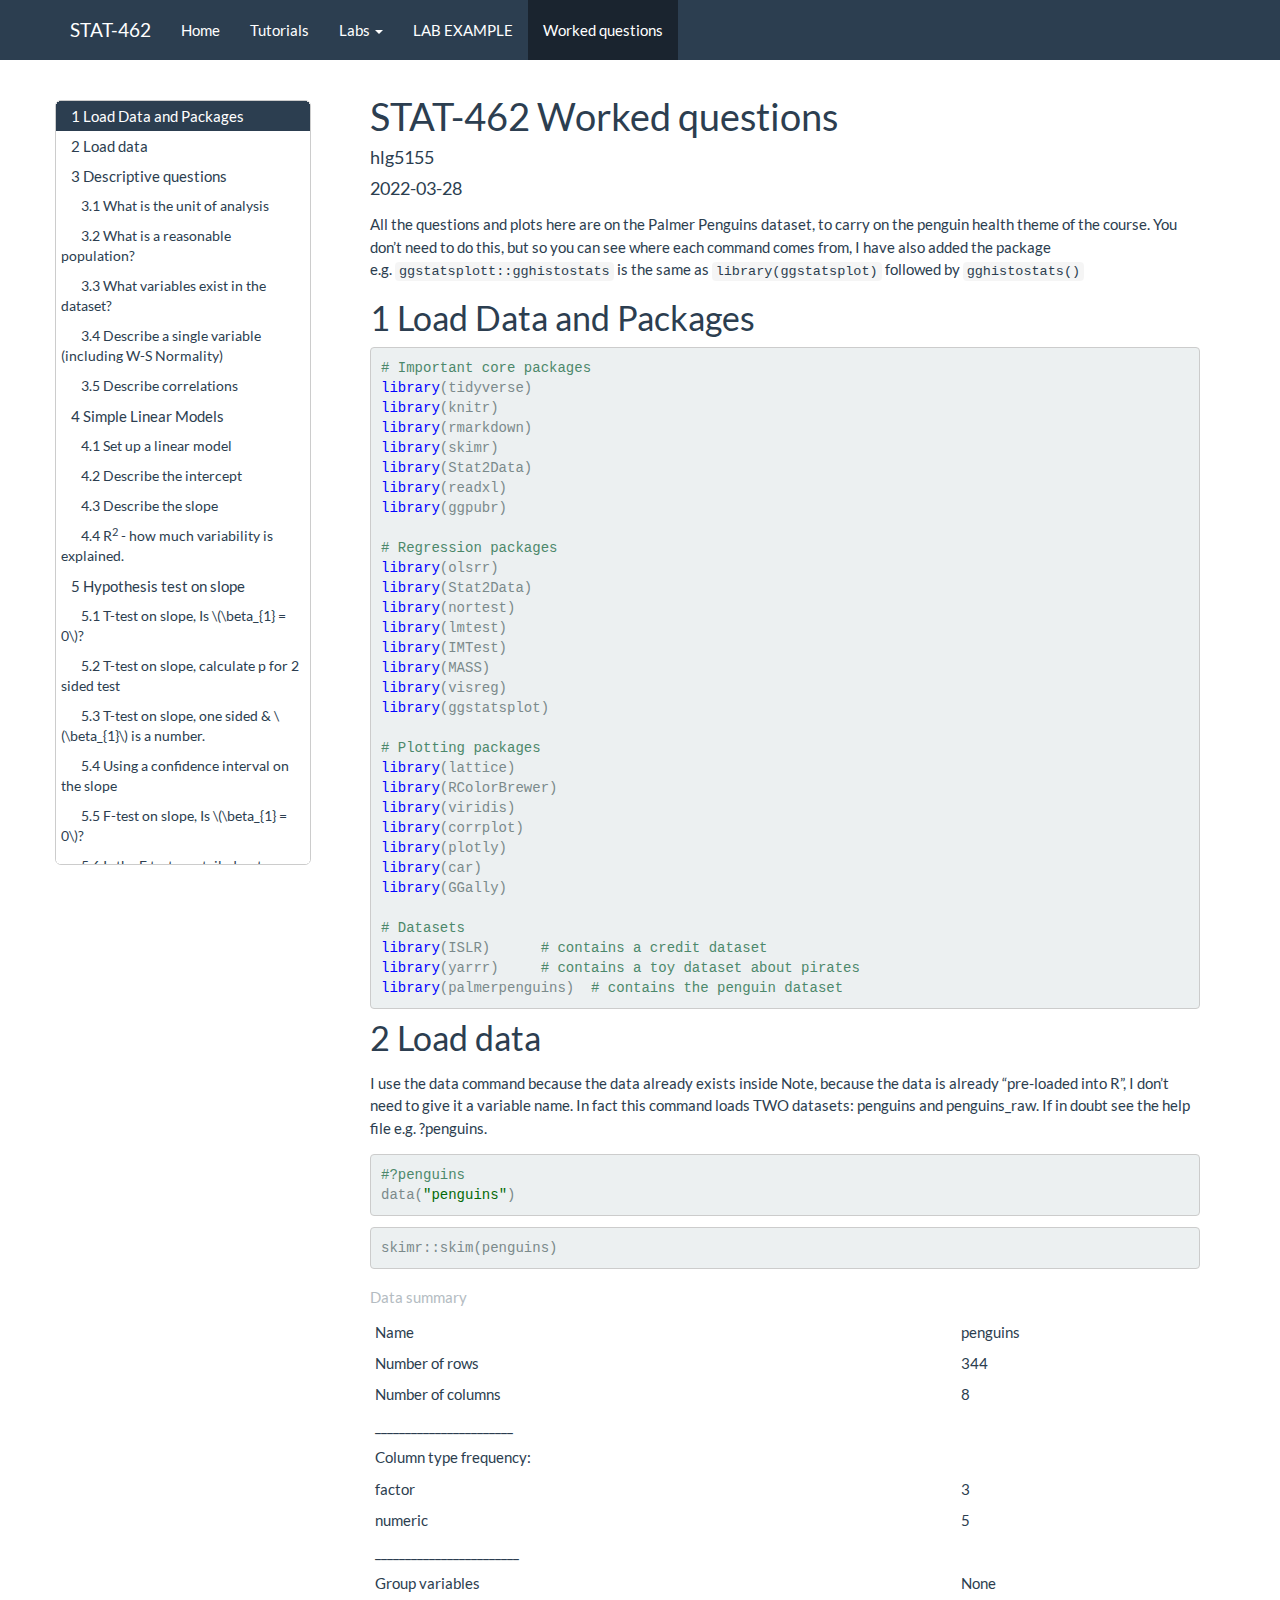
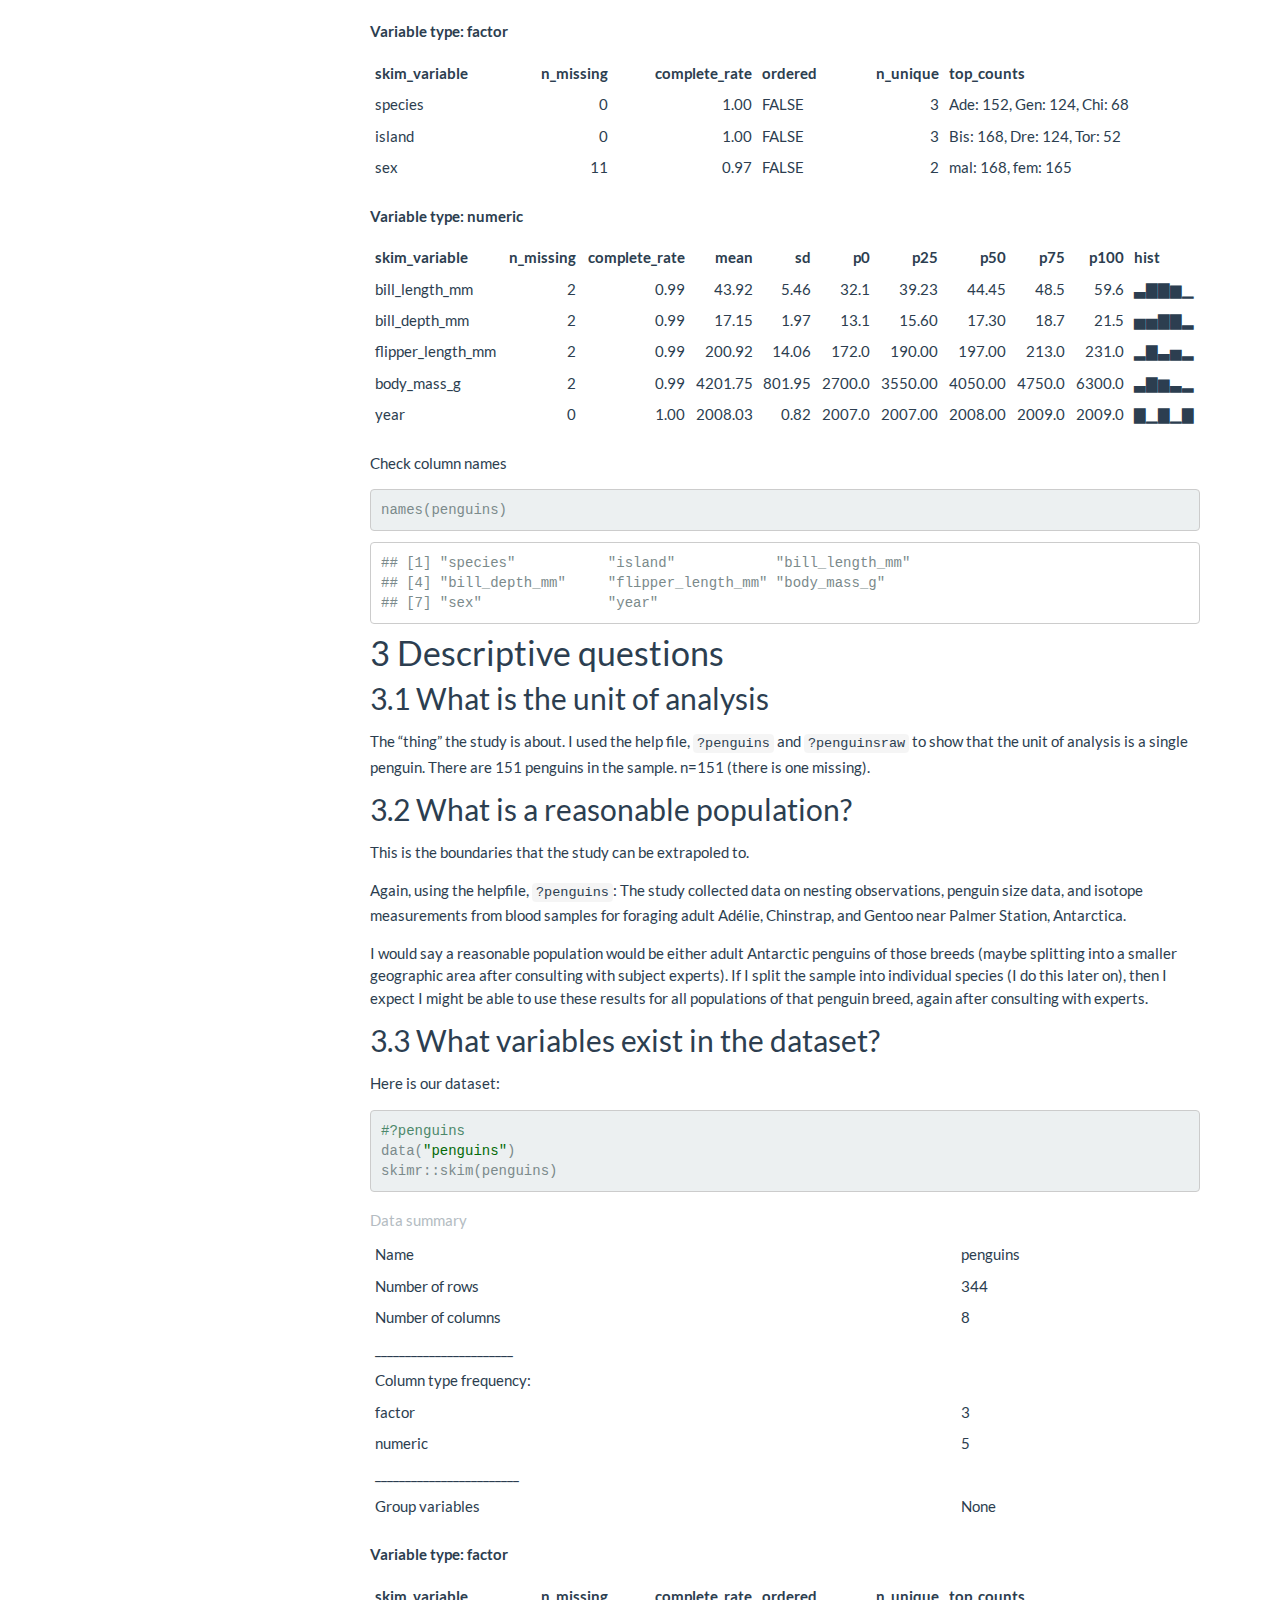
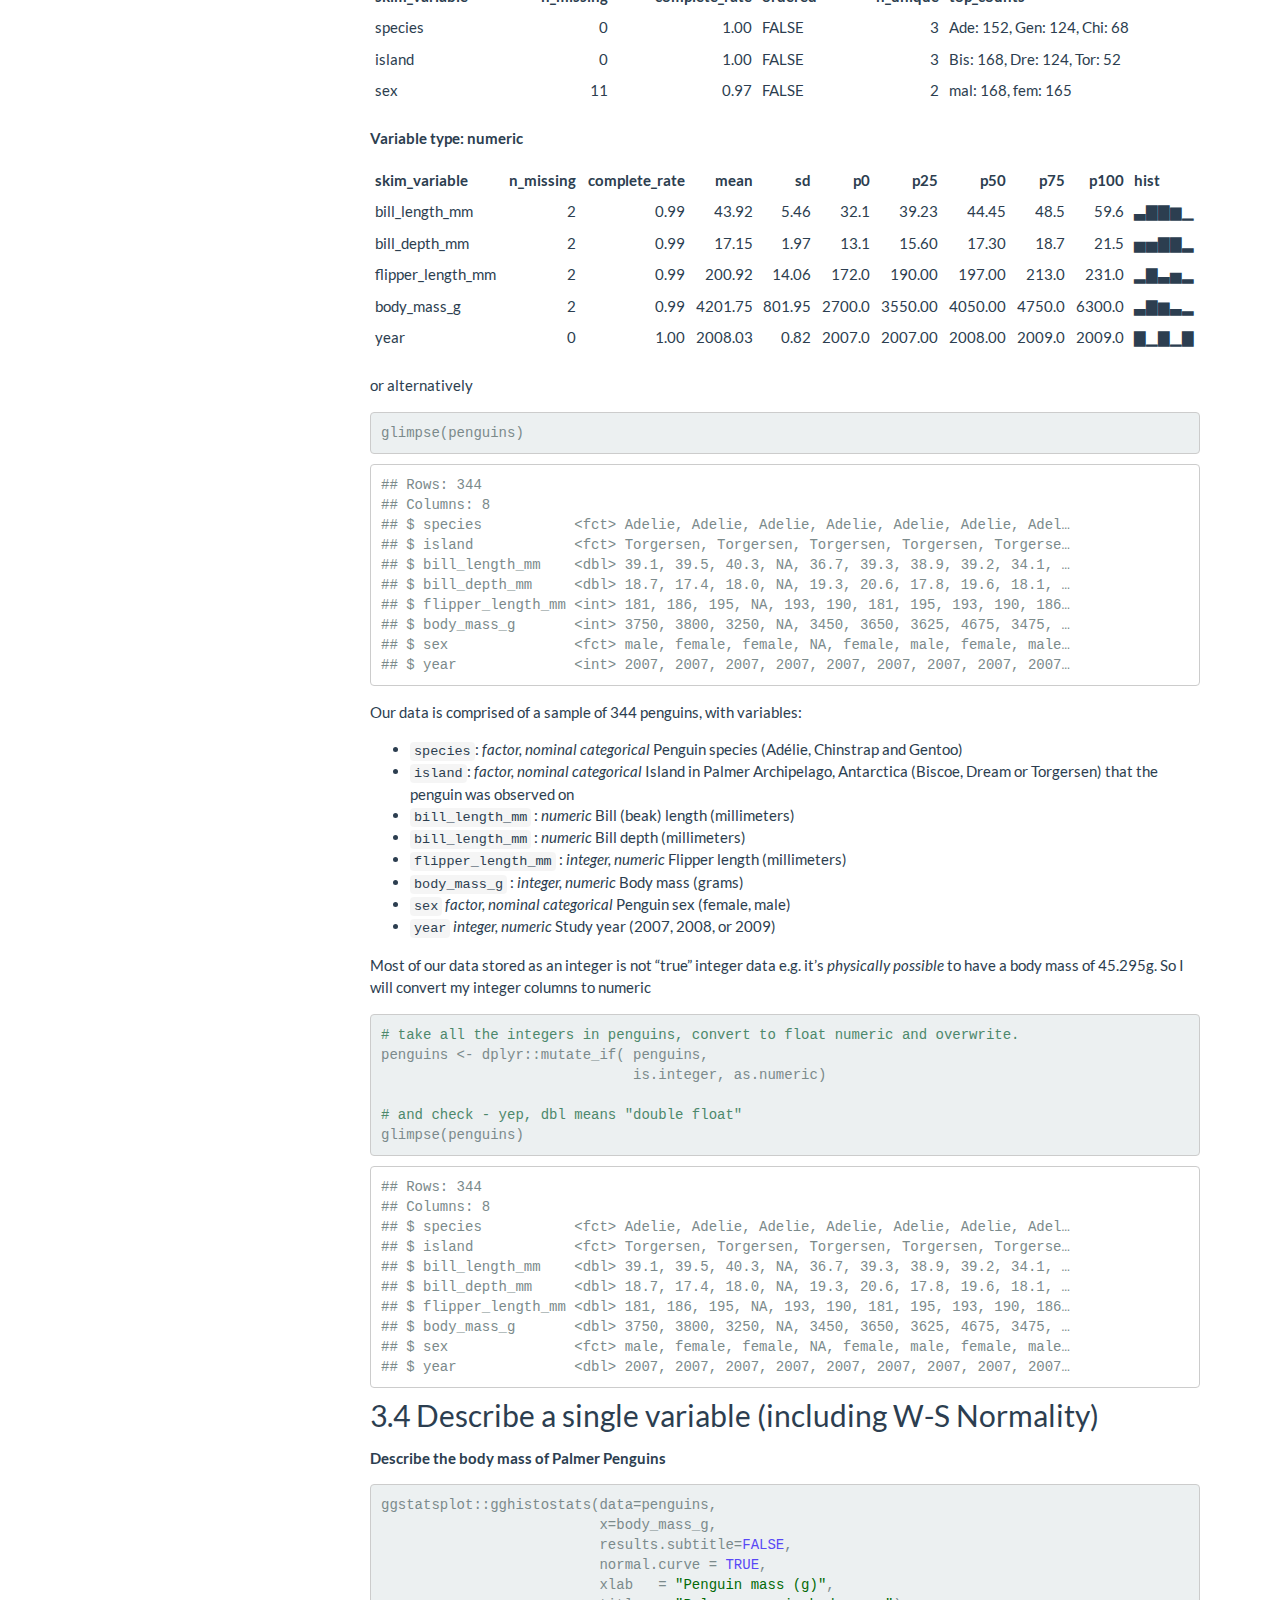
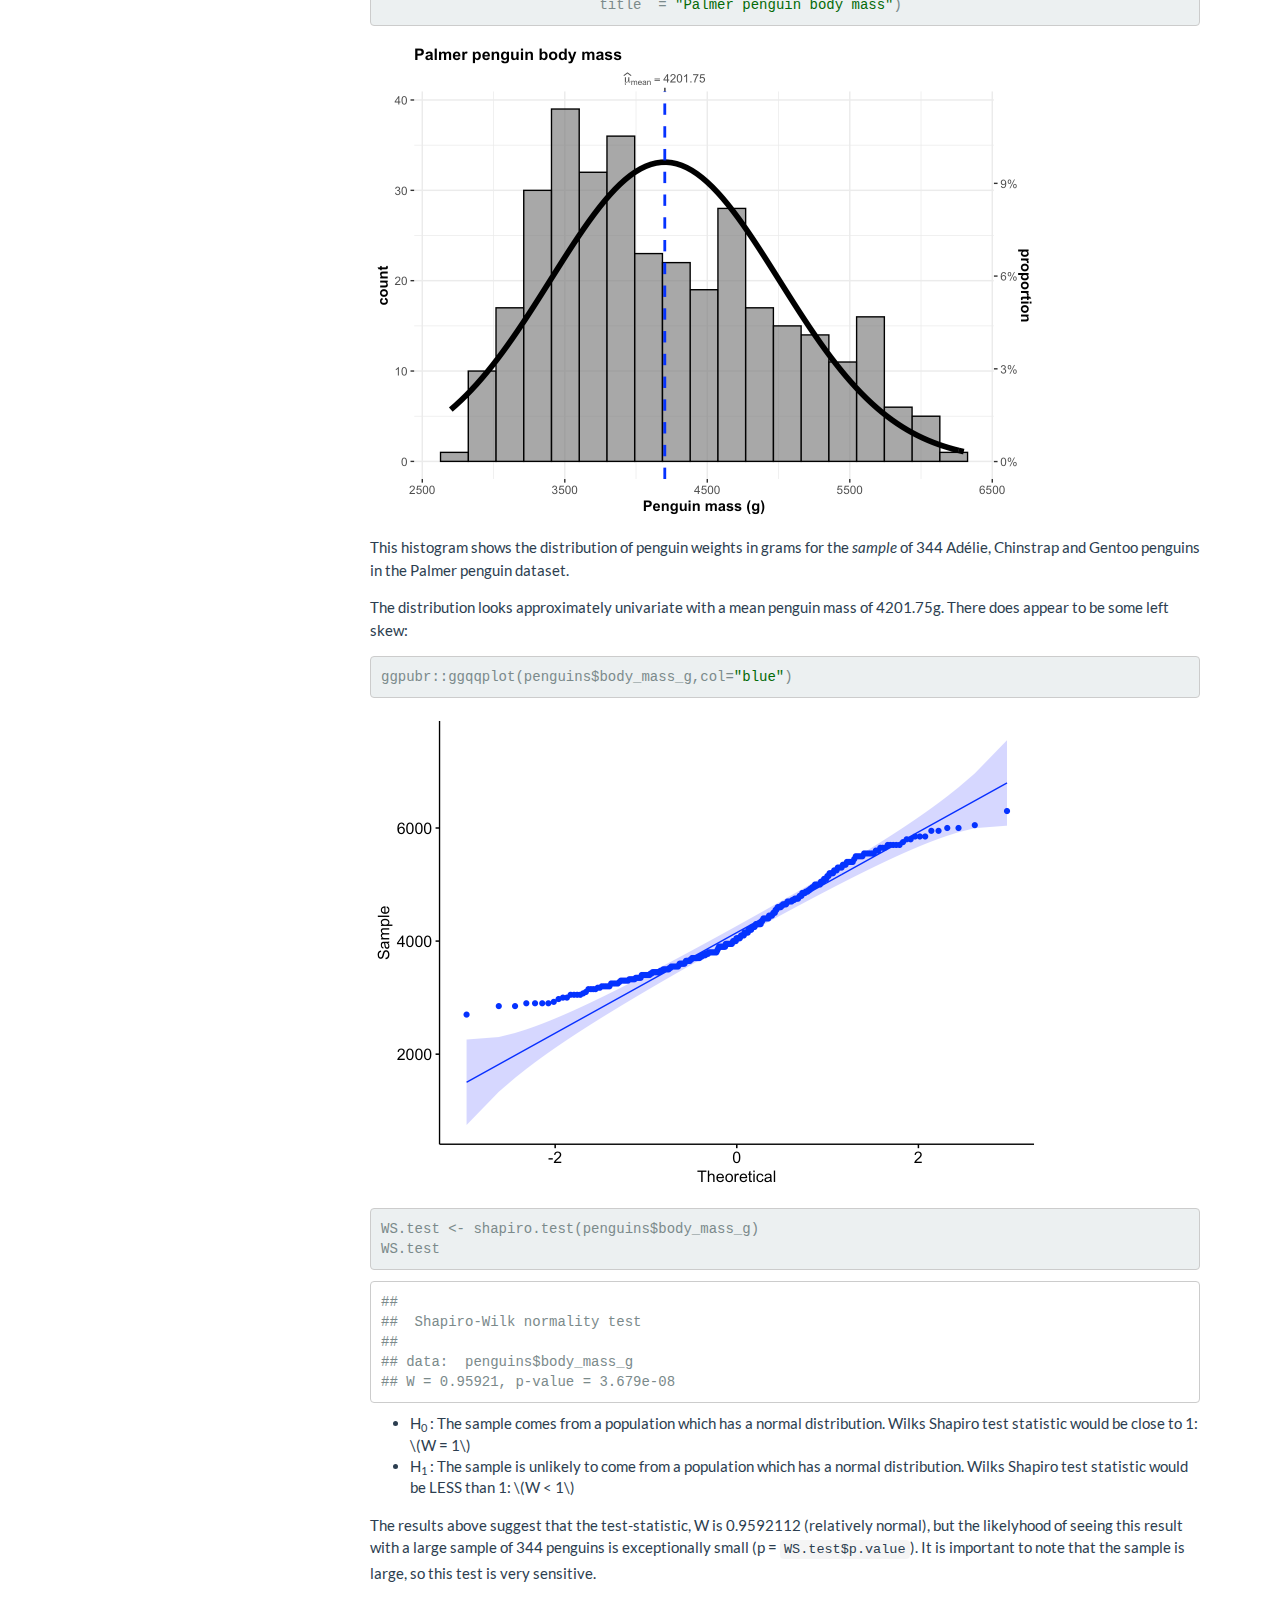
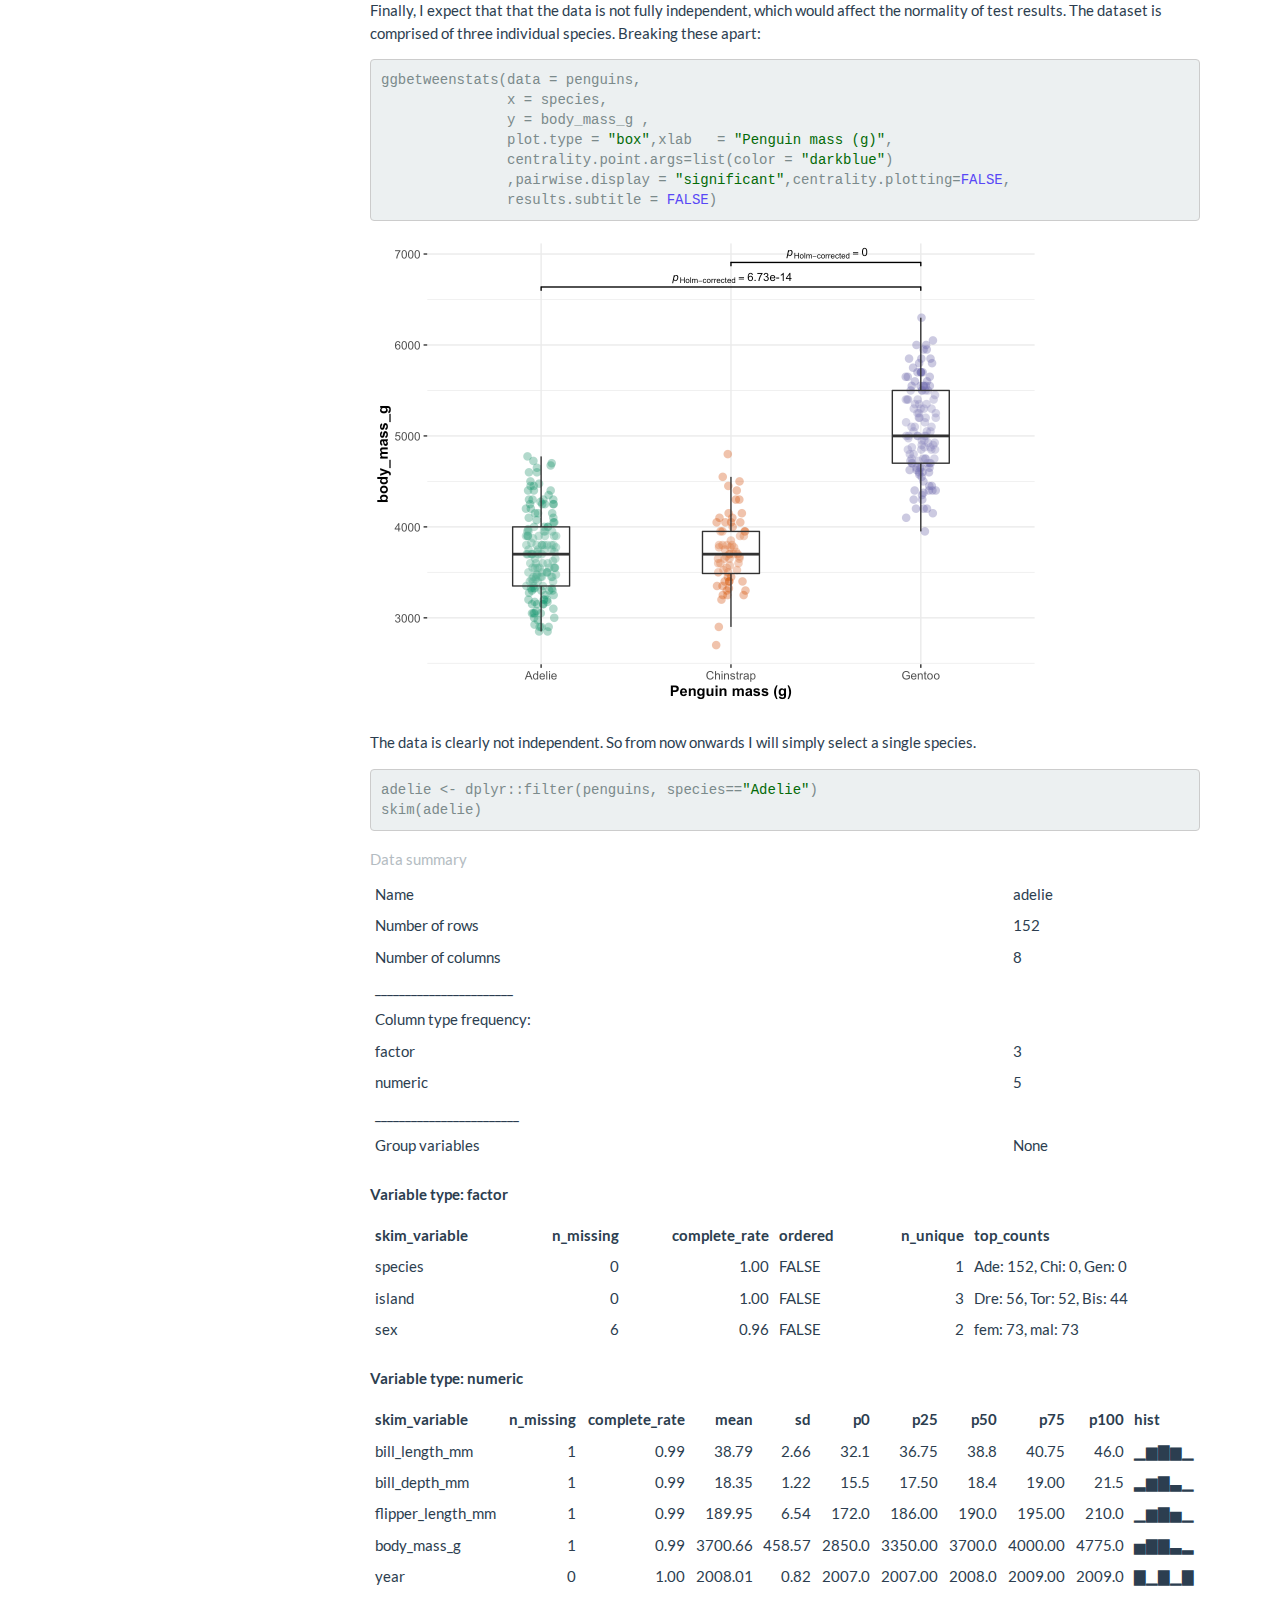
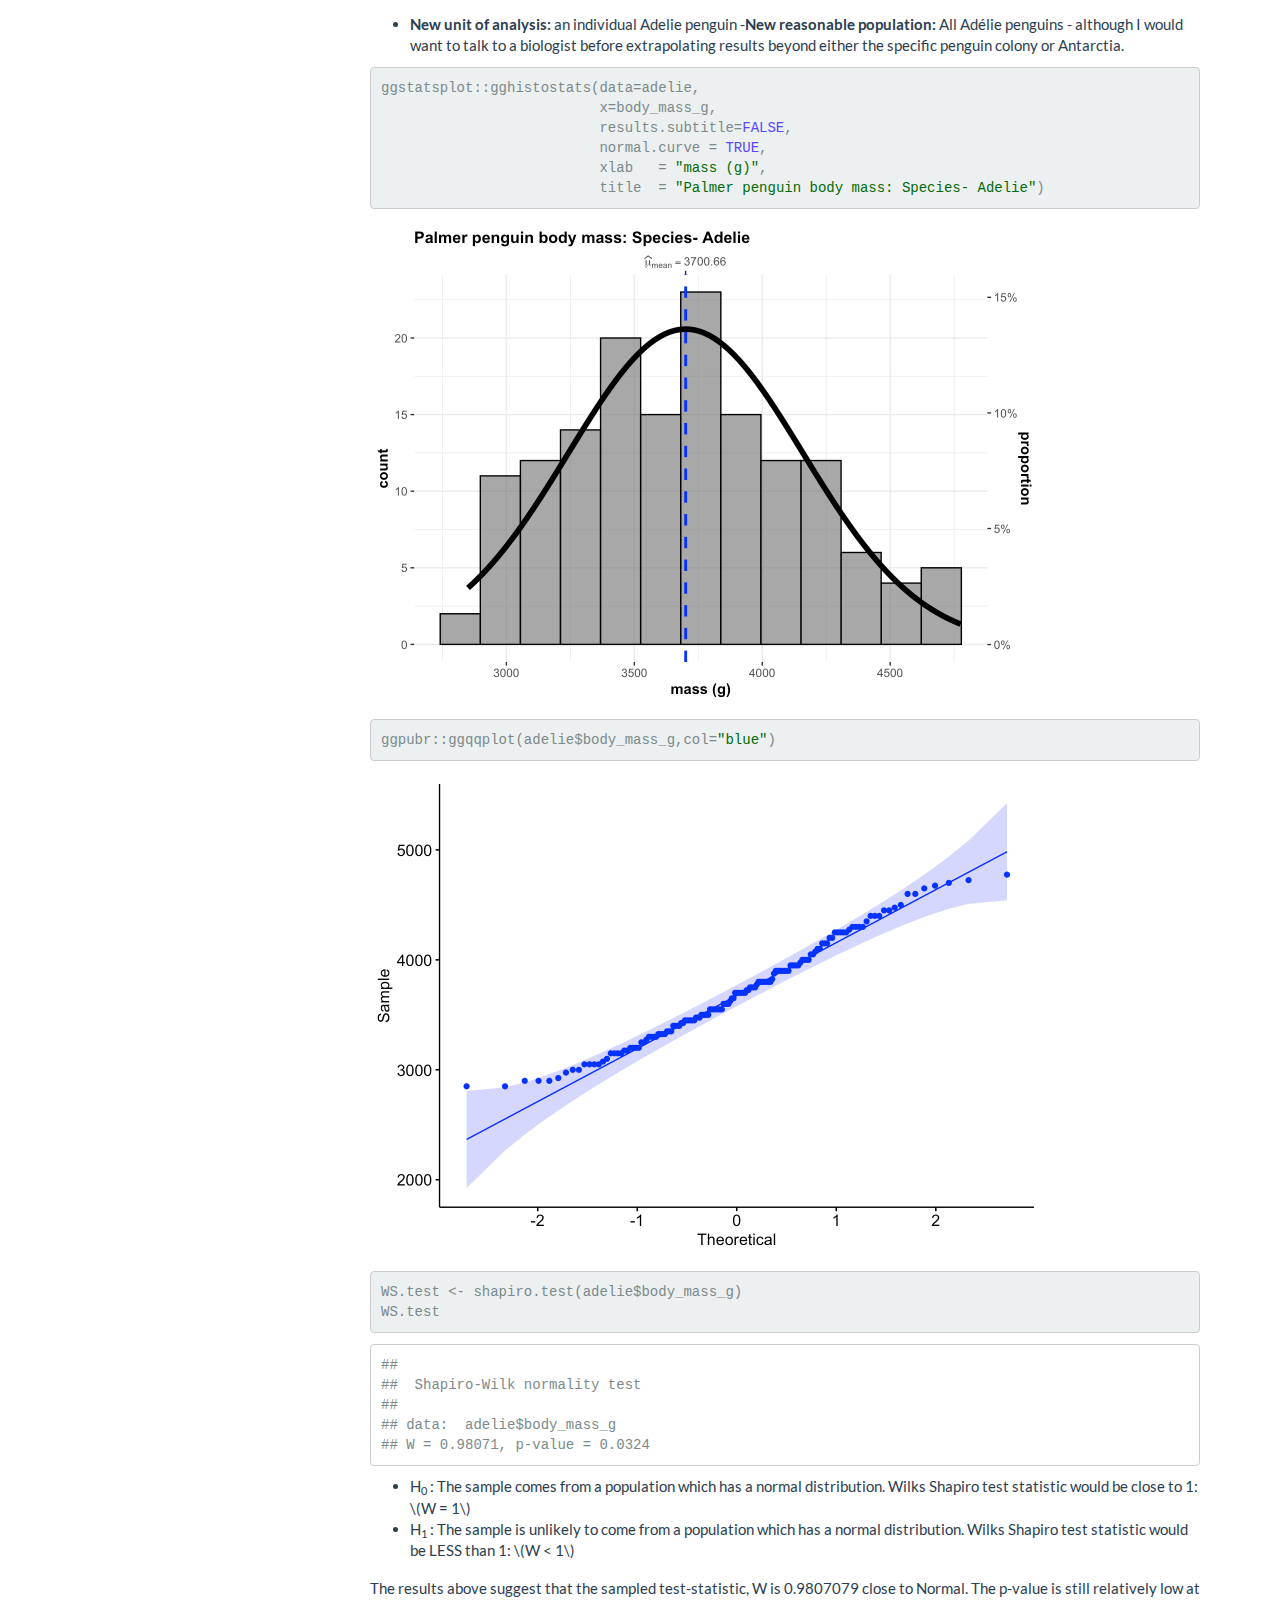
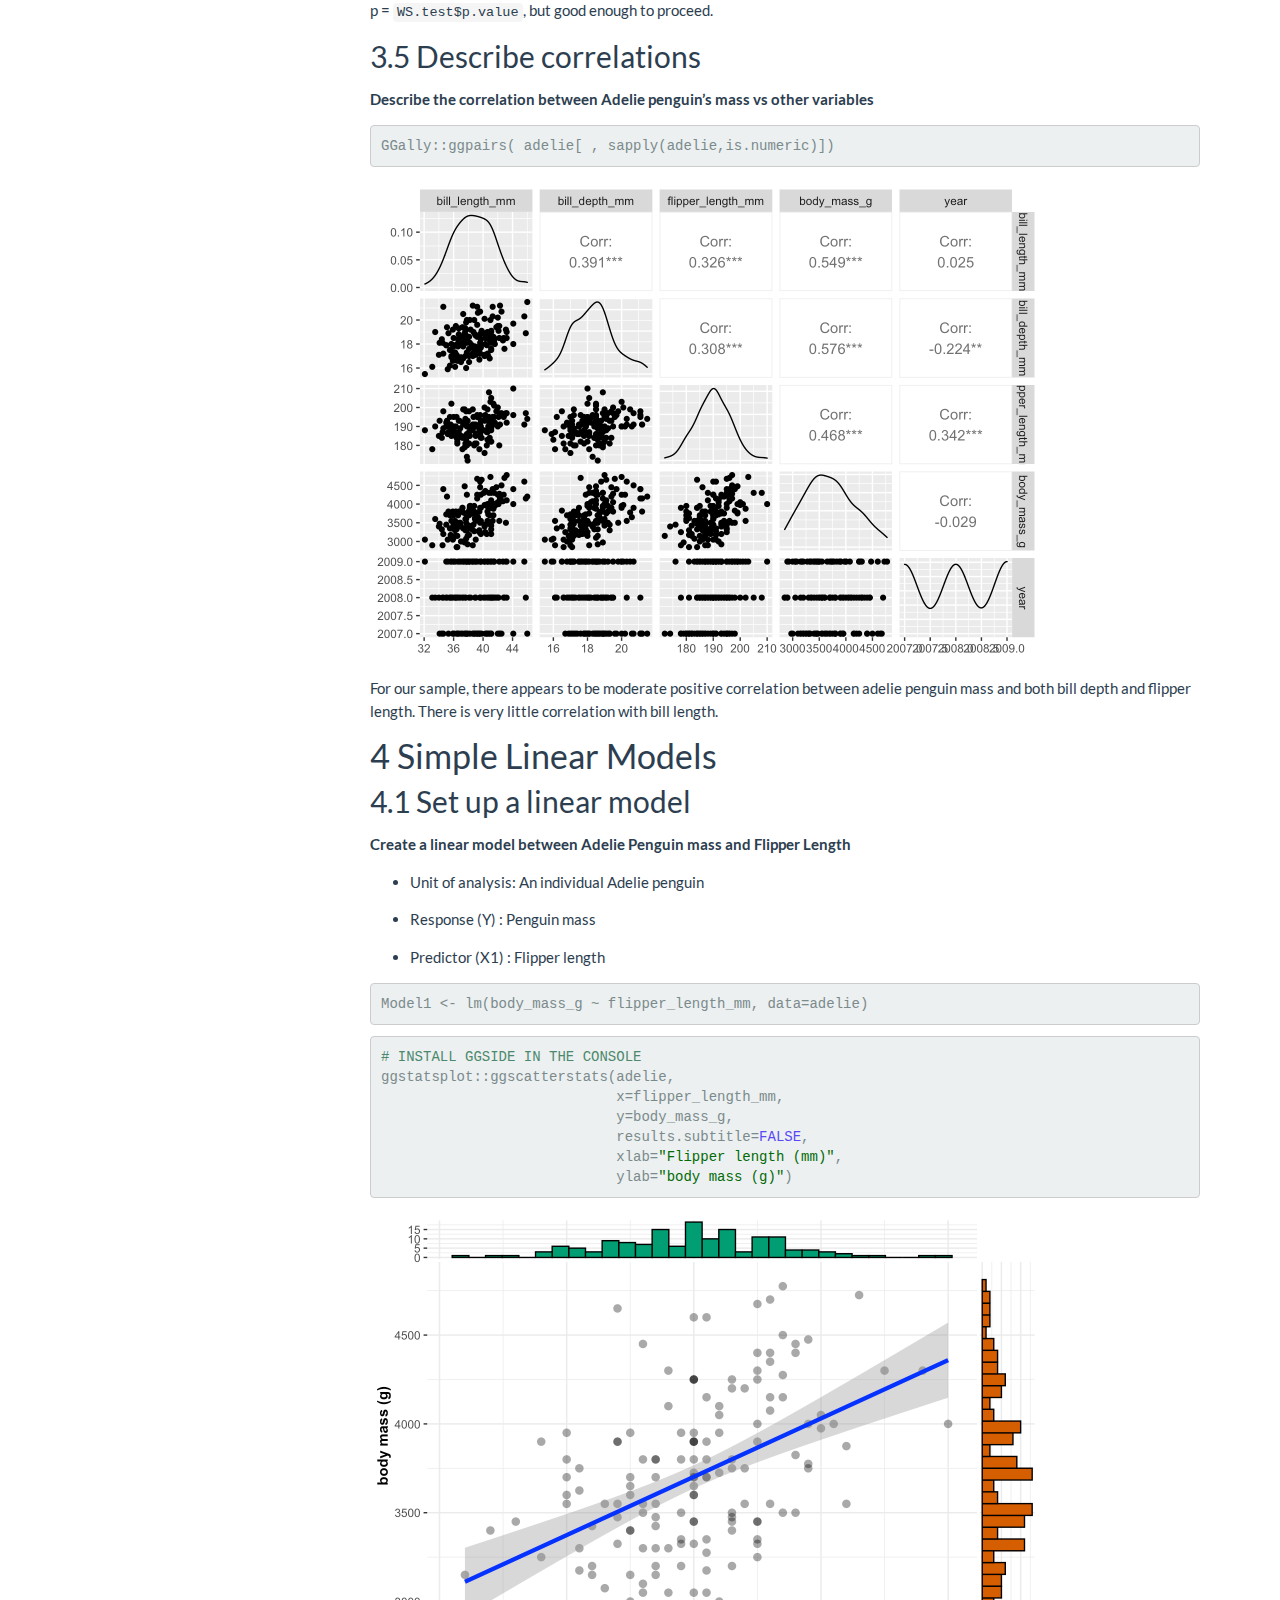
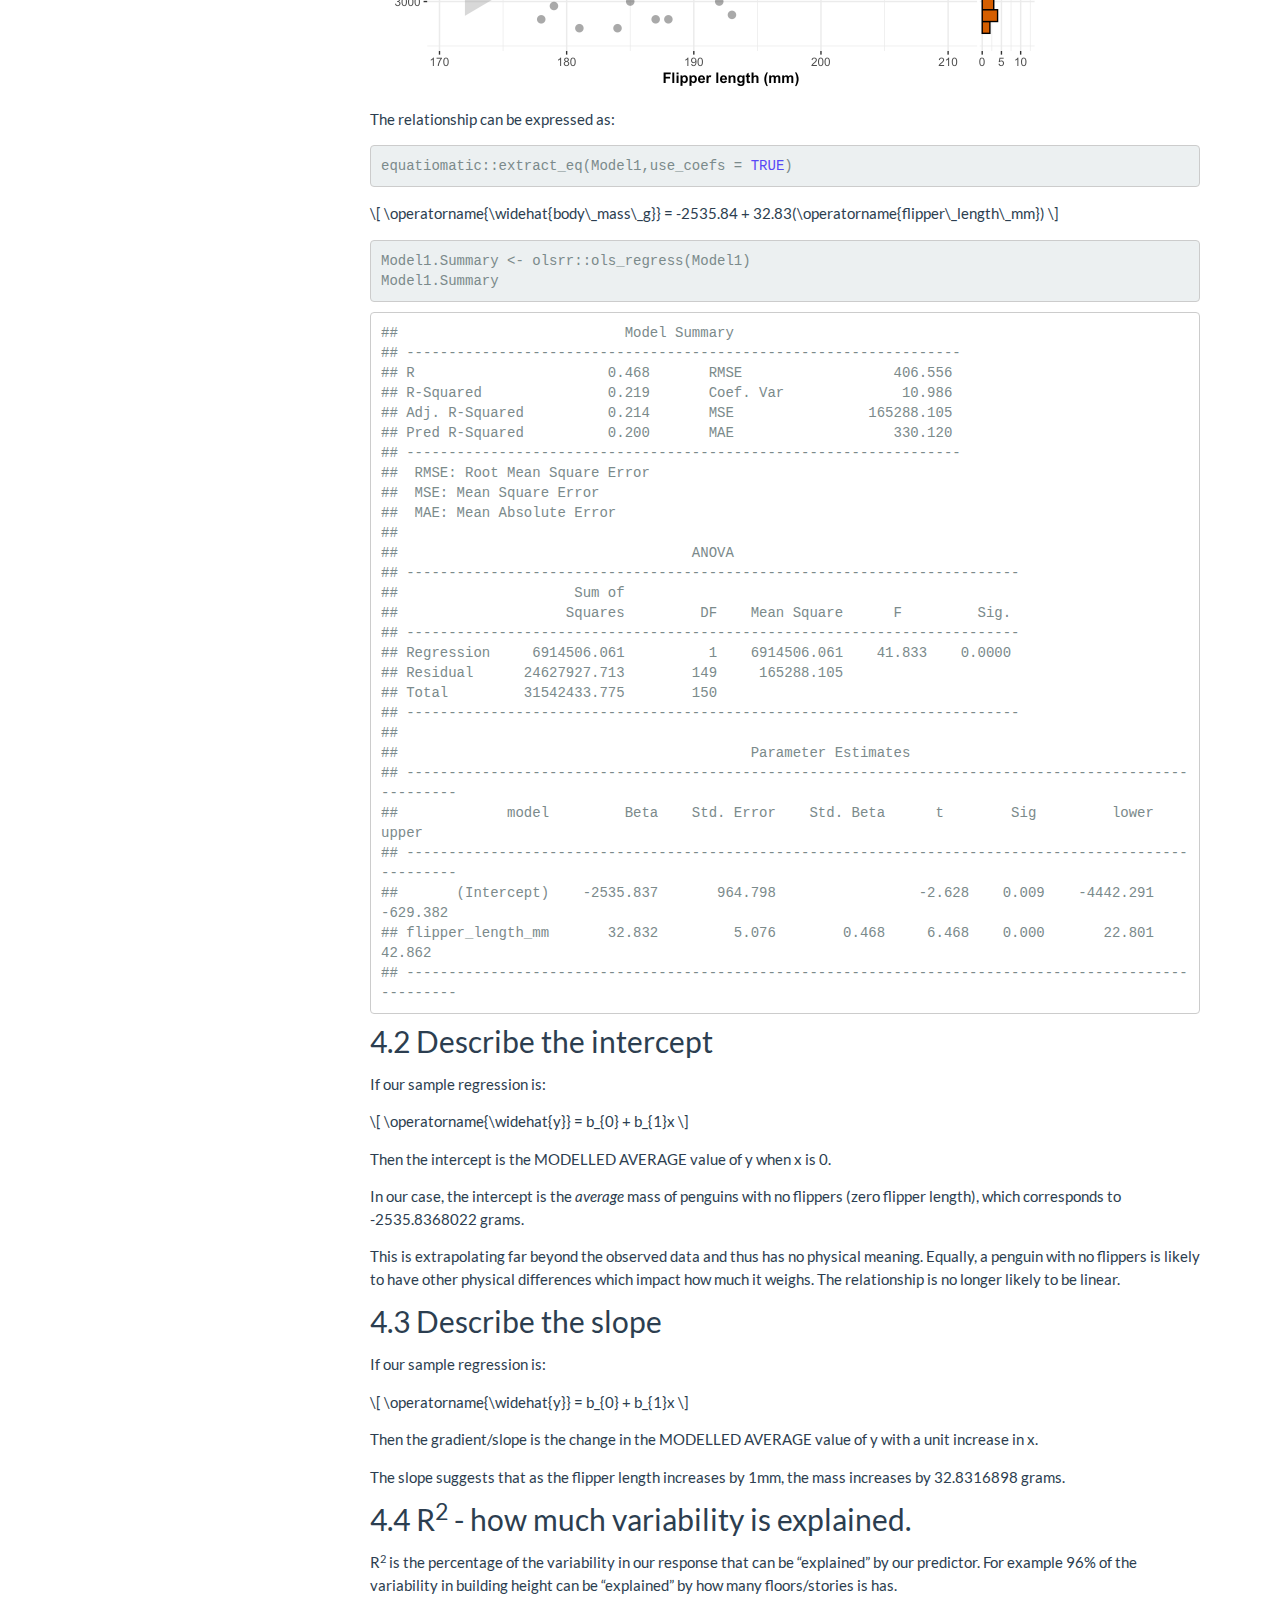
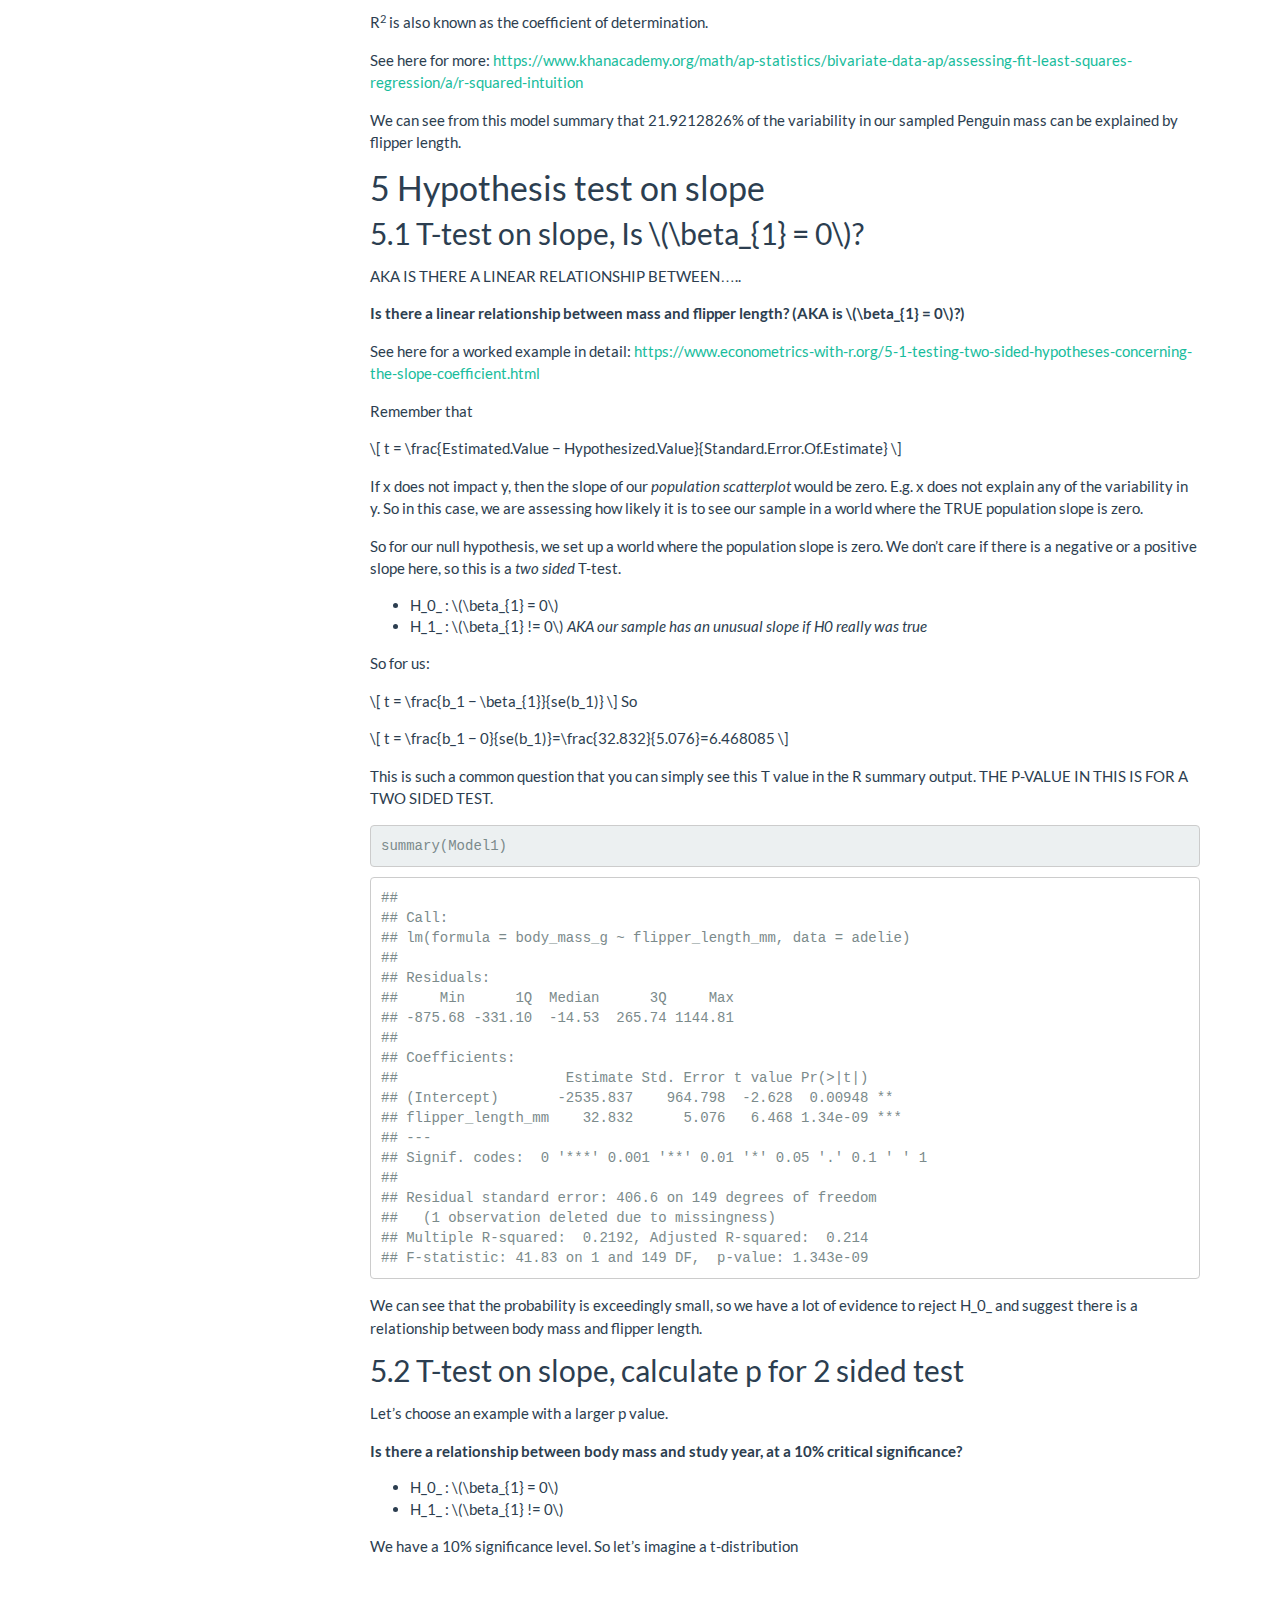
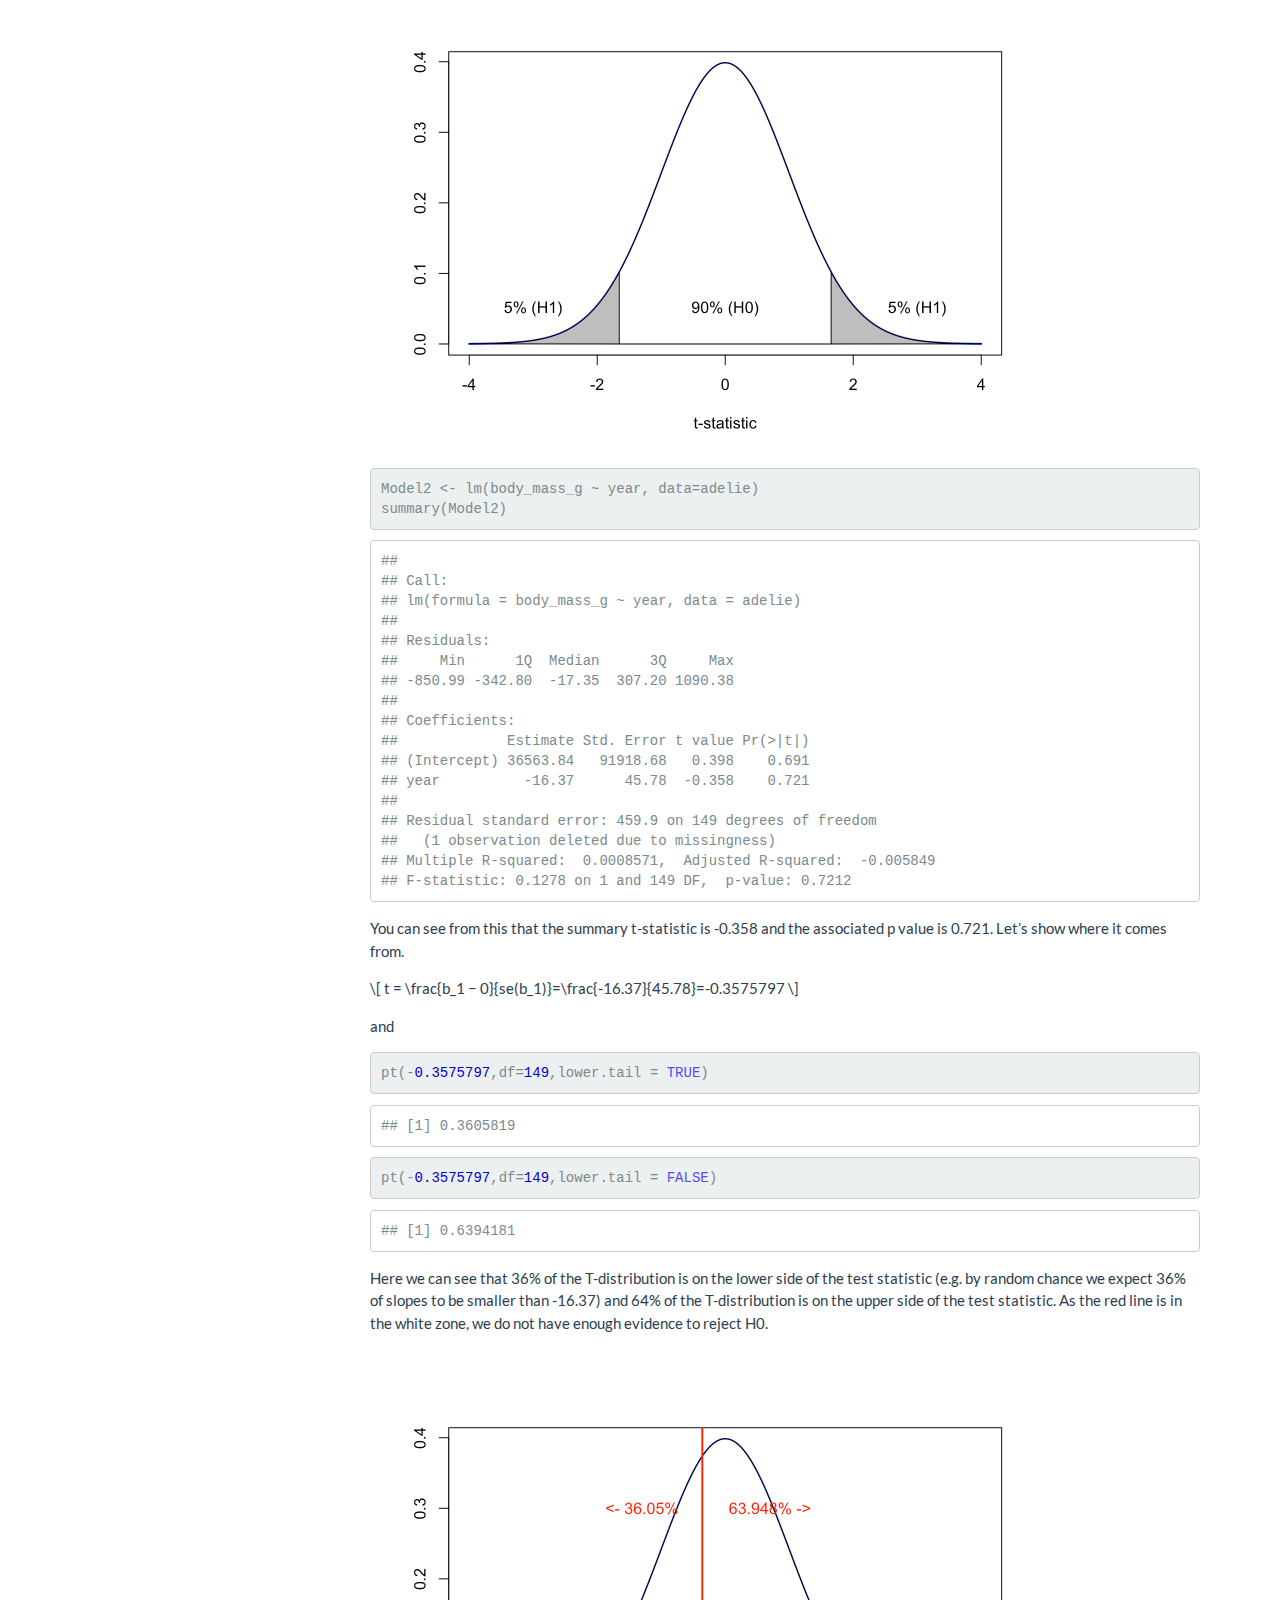
==== commit f81b19a9: "cmon push" ====
--- a/STAT462-Worked-questions.html
+++ b/STAT462-Worked-questions.html
@@ -342,7 +342,7 @@
   </a>
   <ul class="dropdown-menu" role="menu">
     <li>
-      <a href="STAT462_22_L1Basics.html">Lab 1: R-Basics</a>
+      <a href="STAT462_22_L1Basics.html">Lab 1:R-Basics</a>
     </li>
     <li>
       <a href="STAT462_Lab2.html">Lab 2: Exploratory Data Analysis (EDA)</a>
